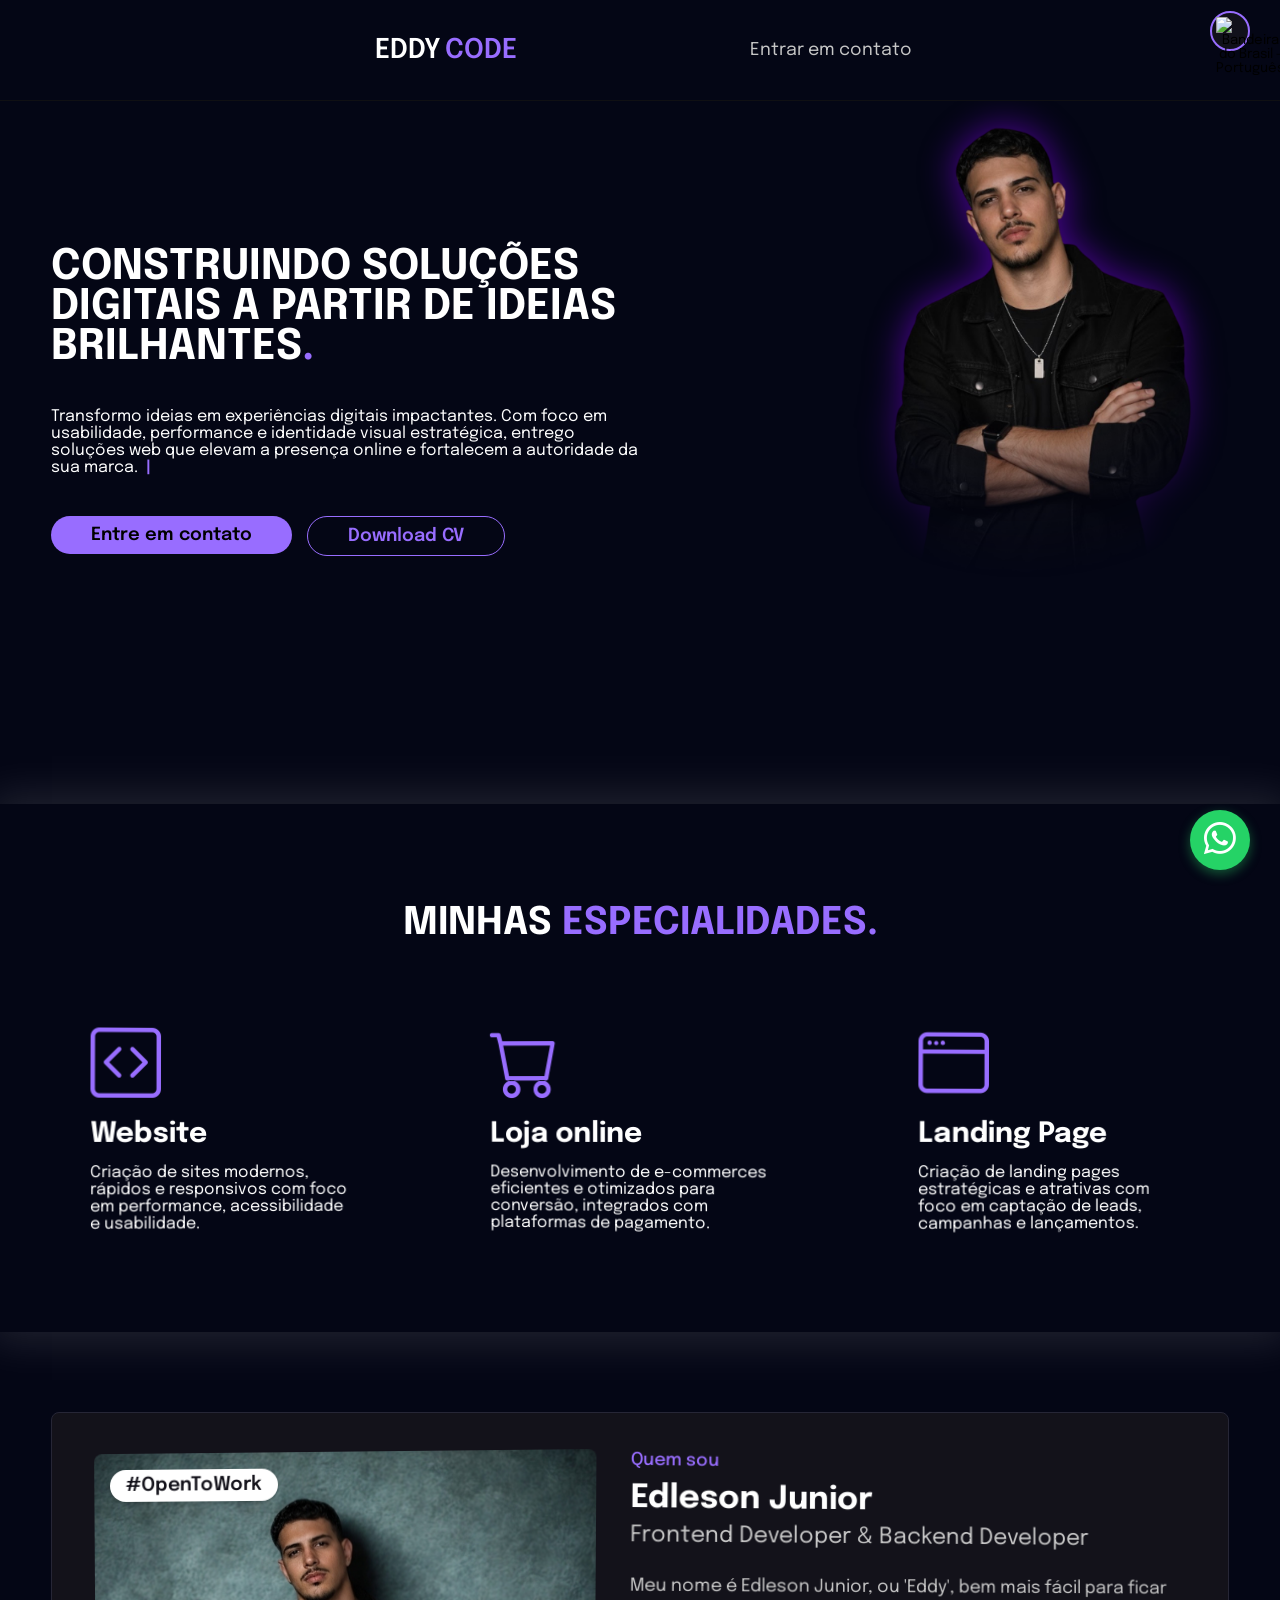
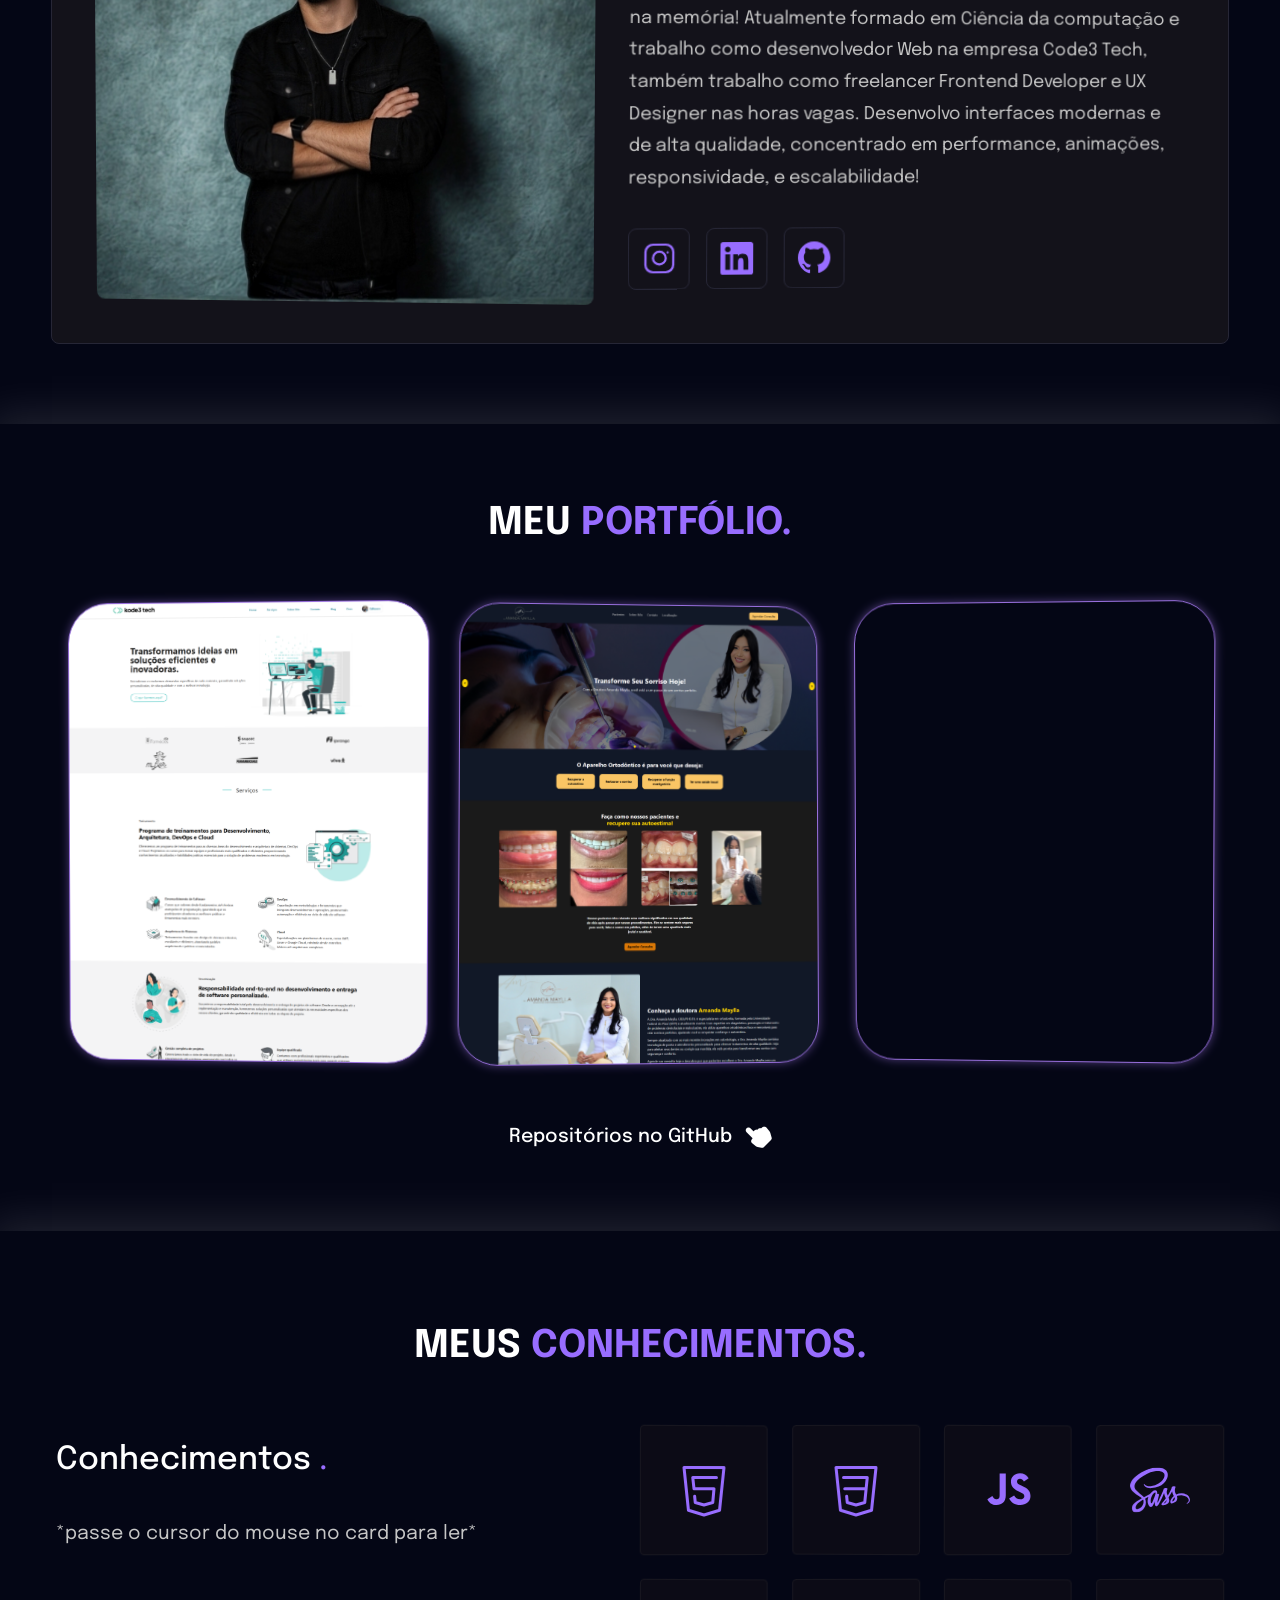
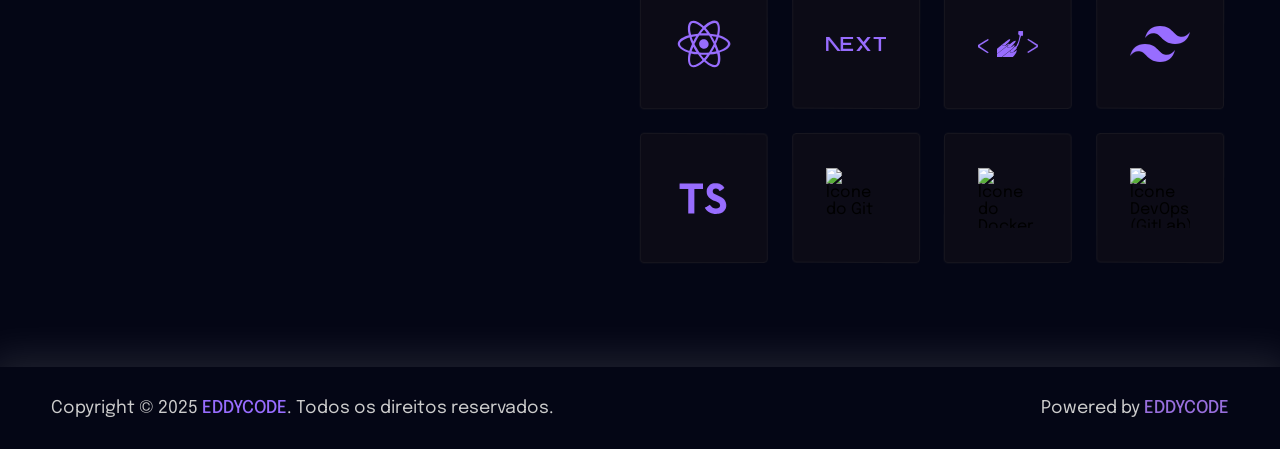
==== index.html @ 4530e8be "Novas funcionalidades" ====
<!doctype html>
<html lang="pt-br">
  <head>
    <meta charset="UTF-8" />
    <meta name="viewport" content="width=device-width, initial-scale=1.0" />
    <meta name="theme-color" content="#986DFF" />
    <meta name="copyright" content="Edleson Junior 2025" />
    <meta http-equiv="content-language" content="pt-br" />

    <!-- Google Fonts -->
    <link rel="preconnect" href="https://fonts.googleapis.com" />
    <link rel="preconnect" href="https://fonts.gstatic.com" crossorigin />
    <link
      href="https://fonts.googleapis.com/css2?family=Poppins:ital,wght@0,100..900;1,100..900&display=swap"
      rel="stylesheet"
    />
    <link
      href="https://fonts.googleapis.com/css2?family=Epilogue:ital,wght@0,100..900;1,100..900&display=swap"
      rel="stylesheet"
    />

    <!-- Favicon -->
    <link rel="icon" type="image/png" href="assets/favicon_E.png" />

    <!-- Bootstrap Icons -->
    <link
      rel="stylesheet"
      href="https://cdn.jsdelivr.net/npm/bootstrap-icons@1.10.5/font/bootstrap-icons.css"
    />

    <!-- Estilos (ordem ajustada: geral antes de específico) -->
    <link rel="stylesheet" href="css/style.css" />
    <!-- Corrigido para minúsculas e movido para o início -->
    <link rel="stylesheet" href="css/skills.css" />
    <!-- Mantido como específico -->
    <link rel="stylesheet" href="css/NavBar.css" />
    <!-- Mantido -->
    <link rel="stylesheet" href="css/about.css" />
    <!-- Mantido -->
    <link rel="stylesheet" href="css/mobile.css" />

    <!-- Script principal -->
    <script src="js/svg-inject.min.js"></script>
    <title>Portfólio | Eddy Junior</title>
  </head>

  <body>
    <!-- ============================================ -->
    <!-- INDICADOR DE PROGRESSO DE SCROLL -->
    <!-- Cole este código logo APÓS a tag <body> -->
    <!-- ============================================ -->

    <div class="scroll-progress-bar"></div>

    <!-- ============================================ -->
    <!-- FIM DO INDICADOR DE PROGRESSO -->
    <!-- ============================================ -->

    <header>
      <div class="grid-layout">
        <nav>
          <div class="logo-text">
            <span class="eddy">EDDY</span><span class="code">CODE</span>
          </div>

          <ul class="nav-list">
            <li>
              <a
                id="nav-contact"
                href="https://api.whatsapp.com/send/?phone=5581987225748"
                target="_blank"
              >
                Entrar em contato
              </a>
            </li>
          </ul>

          <div class="language-switcher">
            <button id="current-language" aria-label="Selecionar idioma">
              <img
                src="https://flagcdn.com/w40/br.png"
                alt="Bandeira do Brasil - Português"
                width="26"
                height="18"
              />
            </button>
            <div class="language-options hidden">
              <button data-lang="en">
                <img
                  src="https://flagcdn.com/w40/us.png"
                  alt="Bandeira dos EUA - Inglês"
                  width="26"
                  height="18"
                />
                Inglês
              </button>
              <button data-lang="pt">
                <img
                  src="https://flagcdn.com/w40/br.png"
                  alt="Bandeira do Brasil - Português"
                  width="26"
                  height="18"
                />
                Português
              </button>
            </div>
          </div>
        </nav>
      </div>
    </header>

    <main>
      <!--                                                    ----------------------------Topo do site-----------------------------                              -->
      <section class="topo-do-site">
        <div class="interface">
          <div class="flex">
            <div class="txt-topo-site">
              <h1>
                CONSTRUINDO SOLUÇÕES DIGITAIS A PARTIR DE IDEIAS BRILHANTES<span
                  >.</span
                >
              </h1>
              <p class="typewriter">
                Transformo ideias em experiências digitais impactantes. Com foco
                em usabilidade, performance e identidade visual estratégica,
                entrego soluções web que elevam a presença online e fortalecem a
                autoridade da sua marca.
              </p>
              <div class="btn-contato">
                <a
                  href="https://api.whatsapp.com/send/?phone=5581987225748"
                  target="_blank"
                >
                  <button>Entre em contato</button>
                </a>
                <a href="assets/EdlesonCv.pdf" download>
                  <button class="btn-cv">Download CV</button>
                </a>
              </div>
            </div>
            <!--txt-topo-site-->

            <div class="img-topo-site">
              <img src="assets/eddyPortifolio3.png" alt="EddyStudioGhi" />
            </div>
            <!--img-topo-site-->
          </div>
          <!--flex-->
        </div>
        <!--interface-->
      </section>
      <!--topo-do-site-->
      <!--                                                    ----------------------------End Topo do site-----------------------------                              -->

      <!--                                                    ----------------------------End Especialidades-----------------------------                              -->
      <section class="especiliadades">
        <div class="interface">
          <h2 class="titulo">MINHAS <span>ESPECIALIDADES.</span></h2>
          <div class="flex">
            <div class="especialidades-box">
              <i class="bi bi-code-square"></i>
              <h3>Website</h3>
              <p>
                Criação de sites modernos, rápidos e responsivos com foco em
                performance, acessibilidade e usabilidade.
              </p>
            </div>
            <!--especialidades-box-->

            <div class="especialidades-box">
              <i class="bi bi-cart"></i>
              <h3>Loja online</h3>
              <p>
                Desenvolvimento de e-commerces eficientes e otimizados para
                conversão, integrados com plataformas de pagamento.
              </p>
            </div>
            <!--especialidades-box-->

            <div class="especialidades-box">
              <i class="bi bi-window"></i>
              <h3>Landing Page</h3>
              <p>
                Criação de landing pages estratégicas e atrativas com foco em
                captação de leads, campanhas e lançamentos.
              </p>
            </div>
            <!--especialidades-box-->
          </div>
          <!--flex-->
        </div>
        <!--interface-->
      </section>
      <!--especiliadades-->
      <!--                                                    ----------------------------End Especialidades-----------------------------                              -->

      <!--                                                           ----------------------------Sobre-----------------------------                              -->
      <section class="sobre">
        <div class="interface">
          <div class="grid-layout">
            <div>
              <div id="creator-photo" class="delayMediumReveal">
                <h3 class="delayExtraBigReveal">#OpenToWork</h3>
              </div>
              <div class="text-content">
                <h4 class="delayMediumReveal">Quem sou</h4>
                <h2 class="delaySmallReveal">Edleson Junior</h2>
                <h3 class="delayMediumReveal">
                  Frontend Developer & Backend Developer
                </h3>

                <p class="delayLargeReveal">
                  Meu nome é Edleson Junior, ou 'Eddy', bem mais fácil para
                  ficar na memória! Atualmente formado em Ciência da computação
                  e trabalho como desenvolvedor Web na empresa Code3 Tech,
                  também trabalho como freelancer Frontend Developer e UX
                  Designer nas horas vagas. Desenvolvo interfaces modernas e de
                  alta qualidade, concentrado em performance, animações,
                  responsividade, e escalabilidade!
                </p>

                <nav class="delayLargeReveal">
                  <ul class="iconeAbout">
                    <li>
                      <a
                        href="https://www.instagram.com/edlesonjrr"
                        rel="noopener"
                        target="_blank"
                        aria-label="Instagram"
                      >
                        <svg
                          width="35"
                          height="35"
                          fill="#986dff"
                          viewBox="0 0 24 24"
                          xmlns="http://www.w3.org/2000/svg"
                        >
                          <title>Instagram</title>
                          <path
                            d="M7.75 2h8.5A5.75 5.75 0 0 1 22 7.75v8.5A5.75 5.75 0 0 1 16.25 22h-8.5A5.75 5.75 0 0 1 2 16.25v-8.5A5.75 5.75 0 0 1 7.75 2Zm0 1.5A4.25 4.25 0 0 0 3.5 7.75v8.5A4.25 4.25 0 0 0 7.75 20.5h8.5A4.25 4.25 0 0 0 20.5 16.25v-8.5A4.25 4.25 0 0 0 16.25 3.5h-8.5Zm4.25 3.25a5 5 0 1 1 0 10 5 5 0 0 1 0-10Zm0 1.5a3.5 3.5 0 1 0 0 7 3.5 3.5 0 0 0 0-7Zm4.75-.25a.75.75 0 1 1 1.5 0 .75.75 0 0 1-1.5 0Z"
                          />
                        </svg>
                      </a>
                    </li>

                    <li>
                      <a
                        href="https://www.linkedin.com/in/edleson-jr-97734b1a0/"
                        rel="noopener"
                        target="_blank"
                        aria-label="LinkedIn"
                      >
                        <svg
                          width="32"
                          height="32"
                          fill="#986dff"
                          viewBox="0 0 24 24"
                          xmlns="http://www.w3.org/2000/svg"
                        >
                          <title>LinkedIn</title>
                          <path
                            d="M20.447 20.452h-3.554v-5.569c0-1.328-.026-3.037-1.852-3.037-1.853 0-2.136 1.446-2.136 2.939v5.667H9.352V9h3.413v1.561h.049c.476-.9 1.637-1.852 3.372-1.852 3.604 0 4.269 2.37 4.269 5.451v6.292zM5.337 7.433c-1.144 0-2.068-.926-2.068-2.066C3.27 4.222 4.193 3.3 5.337 3.3c1.142 0 2.066.922 2.066 2.067 0 1.14-.924 2.066-2.066 2.066zm1.777 13.019H3.56V9h3.554v11.452zM22.225 0H1.771C.792 0 0 .774 0 1.729v20.542C0 23.225.792 24 1.771 24h20.451C23.2 24 24 23.225 24 22.271V1.729C24 .774 23.2 0 22.225 0z"
                          />
                        </svg>
                      </a>
                    </li>
                    <li>
                      <a
                        href="https://github.com/edlesonjrr"
                        rel="noopener"
                        target="_blank"
                        aria-label="GitHub"
                      >
                        <svg
                          width="32"
                          height="32"
                          fill="#986dff"
                          viewBox="0 0 24 24"
                          xmlns="http://www.w3.org/2000/svg"
                        >
                          <title>GitHub</title>
                          <path
                            d="M12 0C5.371 0 0 5.373 0 12.01c0 5.303 3.438 9.8 8.207 11.387.6.113.793-.26.793-.577v-2.234c-3.338.727-4.033-1.614-4.033-1.614-.546-1.388-1.333-1.757-1.333-1.757-1.089-.745.082-.73.082-.73 1.205.086 1.838 1.24 1.838 1.24 1.07 1.835 2.807 1.305 3.492.998.108-.775.418-1.305.762-1.604-2.665-.306-5.467-1.335-5.467-5.93 0-1.31.465-2.381 1.235-3.22-.124-.303-.535-1.523.117-3.176 0 0 1.008-.322 3.301 1.23.957-.266 1.983-.399 3.003-.404 1.02.005 2.047.138 3.006.404 2.291-1.552 3.297-1.23 3.297-1.23.654 1.653.243 2.873.12 3.176.77.839 1.232 1.91 1.232 3.22 0 4.609-2.807 5.62-5.479 5.92.43.371.823 1.104.823 2.226v3.293c0 .319.192.694.801.576C20.565 21.805 24 17.311 24 12.01 24 5.373 18.627 0 12 0z"
                          />
                        </svg>
                      </a>
                    </li>
                  </ul>
                </nav>
              </div>
            </div>
          </div>
        </div>
        <!--interface-->
      </section>
      <!--sobre-->
      <!--                                                           ----------------------------End Sobre-----------------------------                              -->

      <!--                                                           ----------------------------portfolio-----------------------------                              -->
      <section class="portfolio">
        <div class="interface">
          <h2 class="titulo">MEU <span>PORTFÓLIO.</span></h2>
          <div class="flex">
            <div
              class="img-port"
              style="background-image: url(/assets/Kode3Tech.png)"
            >
              <div class="overlay">Sites</div>
            </div>
            <div
              class="img-port"
              style="background-image: url(/assets/draAmandaSite.png)"
            >
              <div class="overlay">Lading Pages</div>
            </div>
            <div
              class="img-port"
              style="background-image: url(/assets/oneUpSite.png)"
            >
              <div class="overlay">E-commerces</div>
            </div>
          </div>
          <!--flex-->
          <a
            href="https://github.com/edlesonjrr?tab=repositories"
            rel="noopener"
            target="_blank"
            class="link-repositorio delayExtraBigReveal"
          >
            Repositórios no GitHub
            <i class="bi bi-hand-index-fill"></i>
          </a>
        </div>
        <!--interface-->
      </section>
      <!--portfolio-->
      <!--                                                           ----------------------------End Portifolio-----------------------------                              -->

      <!--                                                           ----------------------------Conhecimentos-----------------------------                              -->
      <section class="section-skills">
        <div class="interface">
          <h2 class="titulo">MEUS <span>CONHECIMENTOS.</span></h2>
          <br /><br /><br />

          <div class="grid-layout">
            <div class="skills">
              <!-- Texto descritivo -->
              <article class="skills-text">
                <h2 class="delaySmallReveal">Conhecimentos <span>.</span></h2>
                <p class="delayMediumReveal changeDescription">
                  *passe o cursor do mouse no card para ler*
                </p>
              </article>

              <!-- Cards -->
              <div class="skills-cards">
                <article class="html intervalCardReveal">
                  <img
                    src="assets/icons/html.svg"
                    alt="Ícone do HTML"
                    width="60"
                    height="60"
                  />
                </article>

                <article class="css intervalCardReveal">
                  <img
                    src="assets/icons/css.svg"
                    alt="Ícone do CSS"
                    width="60"
                    height="60"
                  />
                </article>

                <article class="js intervalCardReveal">
                  <img
                    src="assets/icons/javascript.svg"
                    alt="Ícone do JavaScript"
                    width="60"
                    height="60"
                  />
                </article>

                <article class="sass intervalCardReveal">
                  <img
                    src="assets/icons/sass.svg"
                    alt="Ícone do Sass"
                    width="60"
                    height="60"
                  />
                </article>

                <article class="react intervalCardReveal">
                  <img
                    src="assets/icons/react.svg"
                    alt="Ícone do React"
                    width="60"
                    height="60"
                  />
                </article>

                <article class="next intervalCardReveal">
                  <img
                    src="assets/icons/next.svg"
                    alt="Ícone do Next.js"
                    width="60"
                    height="60"
                  />
                </article>

                <article class="styled intervalCardReveal">
                  <img
                    src="assets/icons/styled-components.svg"
                    alt="Ícone do Styled Components"
                    width="60"
                    height="60"
                  />
                </article>

                <article class="tailwind intervalCardReveal">
                  <img
                    src="assets/icons/tailwindcss.svg"
                    alt="Ícone do Tailwind"
                    width="60"
                    height="60"
                  />
                </article>

                <article class="typescript intervalCardReveal">
                  <img
                    src="assets/icons/typescript.svg"
                    alt="Ícone do TypeScript"
                    width="60"
                    height="60"
                  />
                </article>

                <article class="git intervalCardReveal">
                  <img
                    src="https://cdn.simpleicons.org/git/986dff"
                    alt="Ícone do Git"
                    width="60"
                    height="60"
                  />
                </article>

                <article class="docker intervalCardReveal">
                  <img
                    src="https://cdn.simpleicons.org/docker/986dff"
                    alt="Ícone do Docker"
                    width="60"
                    height="60"
                  />
                </article>

                <article class="gitlab intervalCardReveal">
                  <img
                    src="https://cdn.simpleicons.org/gitlab/986dff"
                    alt="Ícone DevOps (GitLab)"
                    width="60"
                    height="60"
                  />
                </article>
              </div>
              <!-- .skills-cards -->
            </div>
            <!-- .skills -->
          </div>
          <!-- .grid-layout -->
        </div>
        <!-- .interface -->
      </section>
      <!-- .section-skills -->
      <!--                                                           ----------------------------End Conhecimentos-----------------------------                              -->
    </main>

    <a
      href="https://api.whatsapp.com/send/?phone=5581987225748&text=Olá!%20Vim%20pelo%20seu%20portfólio%20e%20gostaria%20de%20conversar"
      class="whatsapp-float"
      target="_blank"
      rel="noopener noreferrer"
      aria-label="Fale comigo no WhatsApp"
    >
      <i class="bi bi-whatsapp"></i>
    </a>

    <button class="scroll-to-top" aria-label="Voltar ao topo">
      <i class="bi bi-arrow-up"></i>
    </button>


    <footer class="site-footer">
      <div class="grid-layout">
        <p>
          Copyright © 2025
          <a href="#" rel="noopener">EDDYCODE</a>. Todos os direitos reservados.
        </p>

        <div class="footer-powered">
          <p>
            Powered by
            <a
              href="https://api.whatsapp.com/send/?phone=5581987225748"
              style="color: #986fdd"
              >EDDYCODE</a
            >
          </p>
        </div>
      </div>
    </footer>

    <script src="https://unpkg.com/scrollreveal@4.0.9/dist/scrollreveal.min.js"></script>
    <script src="js/main.js" type="module" defer></script>
    <script src="js/translations.js" type="module"></script>
    <script src="js/langSwitch.js" type="module" defer></script>
    <script src="js/mobile.js"></script>
  </body>
</html>
---- css/style.css ----
/* ESTILO GERAL */
* {
    margin: 0;
    padding: 0;
    box-sizing: border-box;
   font-family: 'Epilogue', sans-serif;
}

a {
    text-decoration: none;
}

html {
    scroll-behavior:smooth;
}
::-webkit-scrollbar {
    width:8px
}
::-webkit-scrollbar-track {
    background-color:#040615
}
::-webkit-scrollbar-thumb {
    background-color:#986dff;
    border-radius:8px
}

body {
    background-color: #040615;
    height: 100vh;
}

.interface {
    max-width: 1280px;
    margin: 0 auto;
}

.flex {
    display: flex;
}

.btn-contato button {
    padding: 10px 40px;
    font-size: 18px;
    font-weight: 600;
    background-color: #986dff;
    border: 0;
    border-radius: 30px;
    cursor: pointer;
    transition: .2s;
}

h2.titulo {
    color: #fff;
    font-size: 38px;
    text-align: center;
}

h2.titulo span {
    color: #986dff;
}

button:hover,
form .btn-enviar input:hover {
    box-shadow: 0px 0px 8px #986dff;
    transform: scale(1.05);
}

/* ESTILO DO CABEÇALHO / NAVBAR */
/*  Arquivo NavBar.css */

/* ESTILO DO MENU MOBILE */

.btn-abrir-menu{
    display: none;
}

.btn-abrir-menu i{
    color: #986dff;
    font-size: 40px;
}

.menu-mobile{
    background-color: #000;
    height: 100vh;
    position: fixed;
    top: 0;
    right: 0;
    z-index: 99999;
    width: 0%;
    overflow: hidden;
    transition: .5s;
}

.menu-mobile.abrir-menu{
    width: 70%;
}

.menu-mobile.abrir-menu ~ .overlay-menu{
    display: block;
}


.menu-mobile .btn-fechar{
    padding: 20px 5%;
}

.menu-mobile .btn-fechar i{
    color: #986dff;
    font-size: 30px;
}

.menu-mobile nav ul{
    text-align: right;
}

.menu-mobile nav ul li a{
    color: #fff;
    font-size: 20px;
    font-weight: 300;
    padding: 20px 8%;
    display: block;
}   

.menu-mobile nav ul li a:hover{
    background-color: #986dff;
    color: #000;
}

.overlay-menu{
    background-color: #000000df;
    width: 100%;
    height: 100%;
    position: fixed;
    top: 0;
    left: 0;
    z-index: 88888;
    display: none;
}

/* ESTILO DO TOPO DO SITE */
section.topo-do-site {
    padding: 180px 4%;
}

section.topo-do-site .flex {
    align-items: center;
    justify-content: center;
    gap: 90px;
    margin-right: -13px;
}

.typewriter::after {
  content: '|';
  color: #986dff;
  animation: blink 0.8s infinite;
  margin-left: 4px;
  font-weight: bold;
}

@keyframes blink {
  0% { opacity: 1; }
  50% { opacity: 0; }
  100% { opacity: 1; }
}


.topo-do-site h1 {
    color: #fff;
    font-size: 42px;
    line-height: 40px;
}

.topo-do-site .txt-topo-site h1 span {
    color: #986dff;
}

.topo-do-site .txt-topo-site p {
    color: #fff;
    margin: 40px 0;
}

.topo-do-site .img-topo-site img {
    position: relative;
    animation: flutuar 2s ease-in-out infinite alternate;
    margin-top: -93px;
    margin-right: -90px;
}


@keyframes flutuar {
    0% {
        top: 0;
    }

    100% {
        top: 30px;
    }
}

.btn-contato {
  display: flex;
  gap: 15px; /* espaçamento entre os botões */
  flex-wrap: wrap;
}

.btn-contato .btn-cv {
  padding: 10px 40px;
  font-size: 18px;
  font-weight: 600;
  background-color: transparent;
  border: 1px solid #986dff;
  color: #986dff;
  border-radius: 30px;
  cursor: pointer;
  transition: 0.3s ease;
}

.btn-contato .btn-cv:hover {
  background-color: #986dff;
  color: black;
  transform: scale(1.05);
}


/* ESTILO DAS ESPECIALIDADES */
section.especiliadades {
    padding: 60px 4%;
    padding-top: 100px;
    box-shadow: 0 0 40px 10px #ffffff1d;
}

section.especiliadades .flex {
    gap: 60px;
}

.especiliadades .especialidades-box {
    color: #fff;
    padding: 40px;
    border-radius: 20px;
    margin-top: 45px;
    transition: .2s;
}

.especiliadades .especialidades-box:hover {
    transform: scale(1.05);
    box-shadow: 0 0 20px #ffffff78;
}

.especiliadades .especialidades-box i {
    font-size: 70px;
    color: #986dff;
}

.especiliadades .especialidades-box h3 {
    font-size: 28px;
    margin: 15px 0;
}

/* ESTILO DO SOBRE */
/* Arquivo about.css */
    

/* ESTILO DO PORTFÓLIO */
section.portfolio {
    padding: 80px 4%;
    box-shadow: 0 0 40px 10px #ffffff1d;
}

section.portfolio .flex {
    justify-content: space-around;
    margin-top: 60px;
}

.img-port {
    width: 360px;
    height: 460px;
    background-size: cover;
    background-position: 100% 0%;
    transition: 8s;
    cursor: pointer;
    border-radius: 40px;
    position: relative;

    /* Adições para destaque */
    border: 1px solid #986fdd;
    box-shadow: 0 0 10px #986fdd80;
}


.img-port:hover {
    background-position: 100% 100%;
}

.overlay {
    position: absolute;
    top: 0;
    left: 0;
    width: 100%;
    height: 100%;
    background-color: #000000b8;
    border-radius: 40px;
    display: flex;
    align-items: center;
    justify-content: center;
    font-size: 24px;
    font-weight: 600;
    color: #fff;
    opacity: 0;
    transition: .5s;
}

.overlay:hover {
    opacity: 1;
}

/* ESTILO CONHECIMENTO */
/* Arquivo Skills.css */

/* ESTILO DO RODAPÉ */

footer {
    padding: 40px 4%;
    box-shadow: 0 0 40px 10px #ffffff1d;
}

footer .flex {
    justify-content: space-between;
}

footer .line-footer {
    padding: 20px 0;
}

.borda {
    border-top: 2px solid #986dff;
}

footer .line-footer p i {
    color: #986dff;
    font-size: 22px;
}

footer .line-footer p a {
    color: #fff;
}

@media screen and (max-width: 1020px) {

    /* CLASSES GERAIS */
    .flex {
        flex-direction: column;
    }

    .topo-do-site .flex{
        flex-direction: column-reverse;
    }

    h2.titulo {
        font-size: 34px;
        line-height: 30px;
    }

    /* TOPO DO SITE */

    section.topo-do-site .flex {
        gap: 40px;
    }

    section.topo-do-site {
        padding: 20px 8%;
    }

    .topo-do-site h1 {
        font-size: 30px;
    }

    .topo-do-site .img-topo-site img {
        width: 100%;
    }

    /* ESPECIALIDADES */
    section.especiliadades {
        padding: 40px 8%;
    }

    /* SOBRE */
    section.sobre {
        padding: 80px 8%;
    }

    .sobre .txt-sobre h2 {
        font-size: 34px;
        line-height: 35px;
        text-align: center;
    }
    
    .btn-social{
        text-align: center;
    }

    .img-sobre img{
        width: 100%;
    }

    /* PORTFÓLIO */
    section.portfolio {
        padding: 80px 8%;
    }

    .img-port {
        width: 100%;
        max-width: 360px;
        margin: 0 auto;
    }
    
    section.portfolio .flex {
       gap: 60px;
    }
}

.site-footer {
  padding: 32px 4%;
  background-color: #040615;
  box-shadow: 0 0 40px 10px #ffffff1d;
}

.site-footer .grid-layout {
  display: flex;
  align-items: center;
  justify-content: space-between;
  max-width: 1280px;
  margin: 0 auto;
  width: 100%;
  flex-wrap: wrap;
  gap: 24px;
}

.site-footer p {
  font-size: 1.1rem;
  color: #ccc;
  margin: 0;
}

.site-footer p a {
  font-weight: 500;
  color: #986dff;
  text-decoration: none;
}

.site-footer img {
  width: 32px;
  height: auto;
}

.site-footer .footer-powered {
  display: flex;
  align-items: center;
  gap: 12px;
}

/* Responsivo */
@media screen and (max-width: 768px) {
  .site-footer .grid-layout {
    justify-content: center;
    text-align: center;
  }

  .site-footer .footer-powered {
    justify-content: center;
  }
}

.link-repositorio {
  position: relative;
  display: block;
  margin: 60px auto 0;
  width: fit-content;
  font-size: 1.2rem;
  color: white;
  font-weight: 500;
  text-decoration: none;
  transition: color 0.3s ease;
}

.link-repositorio::after {
  content: "";
  position: absolute;
  width: 100%;
  transform: scaleX(0);
  height: 1px;
  bottom: -7px;
  left: 0;
  background: linear-gradient(270deg, #986dff 0%, #17161d 100%);
  transform-origin: bottom right;
  transition: transform 0.5s cubic-bezier(0.86, 0, 0.07, 1);
}

.link-repositorio:hover::after {
  transform: scaleX(1);
  transform-origin: bottom left;
}

@keyframes blinkColor {
  0%, 100% {
    color: #986dff;
  }
  50% {
    color: #ffffff;
  }
}

.link-repositorio i {
  margin-left: 8px;
  font-size: 1.6rem;
  vertical-align: middle;
  animation: blinkColor 1.6s infinite ease-in-out;
  transform: rotate(-45deg); /* gira 45° para a esquerda */
  display: inline-block; /* necessário para o transform funcionar em <i> */
}
---- css/skills.css ----
.section-skills {
  padding: 96px 48px;
  background-color: #040615;
  box-shadow: 0 0 40px 10px #ffffff1d;
}

@media screen and (max-width: 992px) {
  .section-skills {
    padding: 48px 24px;
  }
}

.section-skills .grid-layout .skills {
  display: flex;
  justify-content: space-between;
  align-items: center;
  flex-wrap: wrap;
  height: auto;
  padding: 8px;
}

.section-skills .grid-layout .skills > div,
.section-skills .grid-layout .skills > article {
  width: 50%;
}

@media screen and (max-width: 1200px) {
  .section-skills .grid-layout .skills > div,
  .section-skills .grid-layout .skills > article {
    width: 100%;
  }
}

.section-skills .skills-text {
  min-height: 400px;
}

@media screen and (max-width: 768px) {
  .section-skills .skills-text {
    min-height: auto;
  }
}

.section-skills .skills-text h2 {
  margin-bottom: 32px;
  color: #fff;
  font-size: 2rem;
  font-weight: 500;
}

.section-skills .skills-text h2 span {
  color: #986dff;
}

.section-skills .skills-text .changeDescription {
  transition: all 0.5s ease; /* Transição mais suave */
  max-width: 500px;
  line-height: 3.2rem;
  color: #c6c6c6;
  font-size: 1.2rem;
}

/* Removido display: none para dispositivos móveis */
@media screen and (max-width: 768px) {
  .section-skills .skills-text .changeDescription {
    display: block; /* Alterado de 'none' para 'block' */
  }
}

.section-skills .skills-cards {
  display: flex;
  flex-wrap: wrap;
  gap: 24px;
}

@media screen and (max-width: 1200px) {
  .section-skills .skills-cards {
    margin-top: 48px;
  }
}

.section-skills .skills-cards article {
  display: flex;
  justify-content: center;
  align-items: center;
  flex-wrap: wrap;
  width: 20%;
  flex-grow: 1;
  height: 130px;
  background-color: #0c0b16;
  position: relative;
  border: 1px solid #17161f;
  border-radius: 4px;
  transition: all 1s ease;
}

.section-skills .skills-cards article:hover {
  border-color: #986dff;
}

@media screen and (max-width: 768px) {
  .section-skills .skills-cards article {
    width: 40%;
  }
}
---- css/NavBar.css ----
header {
    padding: 0px 50px;
    background: #040615;
    backdrop-filter: blur(24px);
    -webkit-backdrop-filter: blur(24px);
    border-bottom: 1px solid #101013;
    z-index: 999;
    width: 100%;
    position: fixed;
    top: 0;
    left: 0;
}

@media screen and (max-width: 992px) {
    header {
        padding: 0px 24px;
    }
}

header .grid-layout nav {
    display: flex;
    justify-content: space-between;
    align-items: center;
    flex-wrap: wrap;
    height: 100px;
    padding: 0px 8px;
}

/* Estilo da logo em texto */
.logo-text {
    font-size: 1.7rem;
    font-weight: 600;
    display: flex;
    align-items: center;
    gap: 4px;
    user-select: none;
    font-family: 'Epilogue', sans-serif;
    text-transform: uppercase;
    margin-left: 317px;
}

.logo-text .eddy {
    color: #ffffff;
}

.logo-text .code {
    color: #986dff;
}

.nav-list {
    list-style: none;
    display: flex;
    margin-right: 310px;
}

.nav-list li {
    margin-left: 48px;
}

@media screen and (max-width: 992px) {
    .nav-list li {
        margin-left: 0px;
    }
}

.nav-list li a {
    color: #c6c6c6;
    position: relative;
    font-size: 1.1rem;
    text-decoration: none;
}

.nav-list li a::after {
    content: "";
    position: absolute;
    width: 100%;
    transform: scaleX(0);
    height: 1px;
    bottom: -7px;
    left: 0;
    background: linear-gradient(270deg, #986dff 0%, #17161d 100%);
    transform-origin: bottom right;
    transition: transform 0.5s cubic-bezier(0.86, 0, 0.07, 1);
}

.nav-list li a:hover::after {
    transform: scaleX(1);
    transform-origin: bottom left;
}

.nav-list li a:hover {
    color: #fff;
}

/* Menu mobile */
.mobile-menu {
    display: none;
}

.mobile-menu div {
    width: 32px;
    height: 1px;
    background-color: #fff;
    margin: 8px;
    transition: 0.4s;
}

.nav-list.active {
    visibility: initial;
    transition: 1s all ease;
}

@keyframes navLinkFade {
    from {
        opacity: 0;
        transform: translateX(100px);
    }
    to {
        opacity: 1;
        transform: translateX(0);
    }
}

.mobile-menu.active .line1 {
    transform: rotate(-45deg) translate(-8px, 8px);
}

.mobile-menu.active .line2 {
    opacity: 0;
}

.mobile-menu.active .line3 {
    transform: rotate(45deg) translate(-5px, -5px);
}

@media screen and (max-width: 992px) {
    .nav-list {
        text-align: center;
        position: absolute;
        top: 100px;
        right: 0;
        width: 100vw;
        height: 100vh;
        z-index: 999;
        background-color: #0c0b16;
        flex-direction: column;
        padding-top: 96px;
        visibility: hidden;
        margin-right: 0; /* reseta ajuste do desktop */
    }

    .nav-list li {
        opacity: 0;
        margin-bottom: 48px;
    }

    .nav-list li a {
        font-size: 2.4rem;
    }

    .mobile-menu {
        display: block;
    }

    .logo-text {
        font-size: 2rem;
        margin-left: 0; /* reseta ajuste do desktop */
    }
}


/* BANDEIRA */

.language-switcher {
  position: absolute;
  right: 30px; /* antes era 10px */
  top: 50%;
  transform: translateY(-60%);
}


#current-language {
  background-color: #11111b;
  border: 2px solid #986dff;
  border-radius: 50%;
  width: 40px;
  height: 40px;
  cursor: pointer;
  padding: 4px;
}

.language-options {
  background-color: #17161d;
  border: 2px solid #986dff;
  border-radius: 8px;
  padding: 8px;
  position: absolute;
  top: 50px;
  right: 0;
  display: flex;
  flex-direction: column;
  gap: 8px;
  z-index: 999;
}

.language-options.hidden {
  display: none;
}

.language-options button {
  background: transparent;
  border: none;
  color: #fff;
  font-weight: 500;
  display: flex;
  align-items: center;
  gap: 8px;
  cursor: pointer;
}

.language-options button:hover {
  background-color: #222;
  border-radius: 6px;
}
---- css/about.css ----
section.sobre {
  padding: 80px 4%;
}

section.sobre .grid-layout {
  max-width: 1200px;
  margin: 0 auto;
}

.sobre .grid-layout > div {
  background-color: #13121a;
  border: 1px solid #262636;
  border-radius: 8px;
  padding: 40px;
  display: flex;
  align-items: flex-start;
  justify-content: space-between;
  gap: 40px;
  flex-wrap: wrap;
}

#creator-photo {
  flex: 1 1 45%;
  border-radius: 8px;
  height: auto;
  background-image: url("/assets/eddyAbout.jpg");
  background-repeat: no-repeat;
  background-position: center;
  background-size: cover;
  min-height: 450px;
  position: relative;
  overflow: hidden;
}

#creator-photo h3 {
  position: absolute;
  top: 16px;
  left: 16px;
  background-color: #fff;
  color: #13121a;
  padding: 6px 16px;
  border-radius: 20px;
  font-size: 1.2rem;
  font-weight: 600;
  box-shadow: 0 2px 4px rgba(0,0,0,0.2);
  z-index: 2;
}

.text-content {
  flex: 1 1 50%;
  display: flex;
  flex-direction: column;
}

.text-content h4 {
  color: #986dff;
  font-size: 1.1rem;
  margin-bottom: 8px;
  font-weight: 500;
  padding-bottom: 5px;
}

.text-content h2 {
  font-size: 2rem;
  font-weight: 700;
  color: #fff;
  margin: 0 0 8px;
}

.text-content h3 {
  font-size: 1.4rem;
  font-weight: 400;
  color: #c6c6c6;
  margin-bottom: 24px;
}

.text-content p {
  color: #c6c6c6;
  font-size: 1.1rem;
  line-height: 1.8;
  margin-bottom: 32px;
}

.text-content nav ul {
  display: flex;
  gap: 16px;
  padding: 0;
  margin: 0;
  list-style: none;
  flex-wrap: wrap;
}

.text-content nav ul li a {
  width: 48px;
  height: 48px;
  display: flex;
  justify-content: center;
  align-items: center;
  background: transparent;
  border: 1px solid #262636;
  border-radius: 8px;
  transition: all 0.3s ease;
}

.text-content nav ul li a img {
  width: 24px;
  height: 24px;
  object-fit: contain;
  filter: invert(50%) sepia(100%) saturate(500%) hue-rotate(240deg);
  transition: filter 0.3s ease;
}

.text-content nav ul li a:hover {
  border-color: #986dff;
}

.text-content nav ul li a:hover img {
  filter: invert(70%) sepia(100%) saturate(1000%) hue-rotate(270deg);
}

@media screen and (max-width: 768px) {
  .sobre .grid-layout > div {
    flex-direction: column;
    padding: 24px;
  }

  #creator-photo,
  .text-content {
    width: 100%;
  }

  .text-content h2 {
    font-size: 2rem;
  }

  .text-content p {
    font-size: 1rem;
  }

  .text-content nav ul {
    justify-content: flex-start;
  }
}

.text-content nav ul li i {
  font-size: 24px;
  color: #986dff;
}

.text-content nav ul li a {
  width: 60px;
  height: 60px;
  border: 1px solid #262636;
  border-radius: 8px;
  display: flex;
  align-items: center;
  justify-content: center;
  transition: border-color 0.3s;
}

.text-content nav ul li a:hover {
  border-color: #986dff;
}

.iconeAbout img {
  width: 32px;
  height: 32px;
  filter: none !important;
  opacity: 1 !important;
  transition: transform 0.2s ease;
}

.iconeAbout img:hover {
  transform: scale(1.1);
}
---- css/mobile.css ----
/* =================================================================
   MOBILE.CSS - Responsividade Profissional para Dispositivos Móveis
   ================================================================= */

/* =================================================================
   RESET E AJUSTES GERAIS MOBILE
   ================================================================= */

@media screen and (max-width: 768px) {
  /* Previne overflow horizontal */
  body {
    overflow-x: hidden;
    width: 100%;
  }

  /* Ajuste do container principal */
  .interface {
    padding: 0 20px;
  }

  /* Ajuste de títulos para mobile */
  h2.titulo {
    font-size: 28px !important;
    line-height: 1.3 !important;
    padding: 0 10px;
  }

  h2.titulo span {
    display: inline;
  }
}

/* =================================================================
   HEADER / NAVBAR MOBILE
   ================================================================= */

@media screen and (max-width: 768px) {
  header {
    padding: 0 16px !important;
  }

  header .grid-layout nav {
    height: 80px !important;
    padding: 0 4px !important;
  }

  /* Logo texto */
  .logo-text {
    font-size: 1.4rem !important;
    margin-left: 0 !important;
    gap: 2px;
  }

  /* Seletor de idioma */
  .language-switcher {
    right: 60px !important;
    transform: translateY(-50%);
  }

  #current-language {
    width: 36px !important;
    height: 36px !important;
    padding: 3px;
  }

  #current-language img {
    width: 22px !important;
    height: auto;
  }

  .language-options {
    top: 45px !important;
    right: -10px;
    padding: 6px;
    font-size: 0.9rem;
  }

  .language-options button {
    padding: 8px 12px;
    font-size: 0.95rem;
  }

  .language-options button img {
    width: 20px !important;
  }

  /* Menu mobile */
  .mobile-menu {
    display: block !important;
    cursor: pointer;
    z-index: 1000;
  }

  .mobile-menu div {
    width: 28px !important;
    height: 2px !important;
    background-color: #fff;
    margin: 6px;
    transition: 0.3s;
  }

  .nav-list {
    position: fixed !important;
    top: 80px !important;
    right: 0;
    width: 100% !important;
    height: calc(100vh - 80px) !important;
    background-color: #0c0b16;
    flex-direction: column;
    padding-top: 60px !important;
    visibility: hidden;
    opacity: 0;
    transition: all 0.4s ease;
    margin-right: 0 !important;
  }

  .nav-list.active {
    visibility: visible;
    opacity: 1;
  }

  .nav-list li {
    margin: 0 0 32px 0 !important;
    opacity: 0;
  }

  .nav-list.active li {
    opacity: 1;
    animation: navLinkFade 0.5s ease forwards;
  }

  .nav-list.active li:nth-child(1) {
    animation-delay: 0.1s;
  }

  .nav-list li a {
    font-size: 1.8rem !important;
    padding: 12px 20px;
    display: block;
  }
}

/* Extra small devices */
@media screen and (max-width: 480px) {
  .logo-text {
    font-size: 1.2rem !important;
  }

  .language-switcher {
    right: 50px !important;
  }

  #current-language {
    width: 32px !important;
    height: 32px !important;
  }
}

/* =================================================================
   TOPO DO SITE / HERO SECTION
   ================================================================= */

@media screen and (max-width: 768px) {
  section.topo-do-site {
    padding: 120px 4% 60px 4% !important;
  }

  section.topo-do-site .flex {
    flex-direction: column-reverse !important;
    gap: 40px !important;
    align-items: center;
    margin-right: 0 !important;
  }

  .topo-do-site .txt-topo-site {
    text-align: center;
    width: 100%;
  }

  .topo-do-site h1 {
    font-size: 24px !important;
    line-height: 1.4 !important;
    margin-bottom: 20px;
  }

  .topo-do-site .txt-topo-site p {
    font-size: 1rem !important;
    line-height: 1.6 !important;
    margin: 24px 0 !important;
  }

  /* Botões */
  .btn-contato {
    flex-direction: column !important;
    gap: 12px !important;
    width: 100%;
    align-items: center;
  }

  .btn-contato button,
  .btn-contato .btn-cv {
    width: 100% !important;
    max-width: 280px !important;
    padding: 12px 32px !important;
    font-size: 1rem !important;
  }

  .btn-contato button:hover,
  .btn-contato .btn-cv:hover {
    transform: scale(1.02) !important;
  }

  /* Imagem */
  .topo-do-site .img-topo-site {
    width: 100%;
    display: flex;
    justify-content: center;
  }

  .topo-do-site .img-topo-site img {
    width: 85% !important;
    max-width: 300px;
    height: auto;
    margin: 0 !important;
    animation: flutuar 2s ease-in-out infinite alternate;
  }
}

@media screen and (max-width: 480px) {
  .topo-do-site h1 {
    font-size: 20px !important;
  }

  .topo-do-site .txt-topo-site p {
    font-size: 0.95rem !important;
  }

  .topo-do-site .img-topo-site img {
    width: 90% !important;
    max-width: 250px;
  }
}

/* =================================================================
   ESPECIALIDADES
   ================================================================= */

@media screen and (max-width: 768px) {
  section.especiliadades {
    padding: 60px 4% !important;
  }

  section.especiliadades .flex {
    flex-direction: column;
    gap: 24px !important;
  }

  .especiliadades .especialidades-box {
    width: 100% !important;
    padding: 32px 24px !important;
    margin-top: 0 !important;
    text-align: center;
  }

  .especiliadades .especialidades-box i {
    font-size: 56px !important;
  }

  .especiliadades .especialidades-box h3 {
    font-size: 22px !important;
    margin: 12px 0 !important;
  }

  .especiliadades .especialidades-box p {
    font-size: 1rem !important;
    line-height: 1.6 !important;
  }

  .especiliadades .especialidades-box:hover {
    transform: scale(1.02) !important;
  }
}

@media screen and (max-width: 480px) {
  .especiliadades .especialidades-box {
    padding: 28px 20px !important;
  }

  .especiliadades .especialidades-box i {
    font-size: 48px !important;
  }

  .especiliadades .especialidades-box h3 {
    font-size: 20px !important;
  }
}

/* =================================================================
   SOBRE / ABOUT
   ================================================================= */

@media screen and (max-width: 768px) {
  section.sobre {
    padding: 60px 4% !important;
  }

  .sobre .grid-layout > div {
    flex-direction: column !important;
    padding: 24px !important;
    gap: 24px !important;
  }

  #creator-photo {
    width: 100% !important;
    flex: 1 1 100% !important;
    min-height: 350px !important;
    order: 1;
  }

  #creator-photo h3 {
    font-size: 1rem !important;
    padding: 5px 14px !important;
    top: 12px !important;
    left: 12px !important;
  }

  .text-content {
    width: 100% !important;
    flex: 1 1 100% !important;
    text-align: center;
    order: 2;
  }

  .text-content h4 {
    font-size: 1rem !important;
    margin-bottom: 6px !important;
  }

  .text-content h2 {
    font-size: 1.6rem !important;
    margin-bottom: 6px !important;
  }

  .text-content h3 {
    font-size: 1.1rem !important;
    margin-bottom: 20px !important;
  }

  .text-content p {
    font-size: 1rem !important;
    line-height: 1.6 !important;
    margin-bottom: 24px !important;
    text-align: left !important;
  }

  .text-content nav ul {
    justify-content: center !important;
    gap: 12px !important;
  }

  .text-content nav ul li a {
    width: 44px !important;
    height: 44px !important;
  }

  .text-content nav ul li a img,
  .iconeAbout img {
    width: 22px !important;
    height: 22px !important;
  }
}

@media screen and (max-width: 480px) {
  #creator-photo {
    min-height: 280px !important;
  }

  .text-content h2 {
    font-size: 1.4rem !important;
  }

  .text-content h3 {
    font-size: 1rem !important;
  }

  .text-content p {
    font-size: 0.95rem !important;
  }
}

/* =================================================================
   PORTFÓLIO
   ================================================================= */

@media screen and (max-width: 768px) {
  section.portfolio {
    padding: 60px 4% !important;
  }

  section.portfolio .flex {
    flex-direction: column !important;
    gap: 24px !important;
    align-items: center;
  }

  .img-port {
    width: 100% !important;
    max-width: 100% !important;
    height: 380px !important;
    margin: 0 !important;
    border-radius: 20px !important;
  }

  .overlay {
    font-size: 20px !important;
    border-radius: 20px !important;
  }

  .link-repositorio {
    margin-top: 40px !important;
    font-size: 1.1rem !important;
    text-align: center;
  }

  .link-repositorio i {
    font-size: 1.4rem !important;
  }
}

@media screen and (max-width: 480px) {
  .img-port {
    height: 320px !important;
    border-radius: 16px !important;
  }

  .overlay {
    font-size: 18px !important;
    border-radius: 16px !important;
  }

  .link-repositorio {
    font-size: 1rem !important;
  }
}

/* =================================================================
   SKILLS / CONHECIMENTOS
   ================================================================= */

@media screen and (max-width: 768px) {
  .section-skills {
    padding: 60px 4% !important;
  }

  .section-skills .grid-layout .skills {
    flex-direction: column !important;
    padding: 0 !important;
  }

  .section-skills .grid-layout .skills > div,
  .section-skills .grid-layout .skills > article {
    width: 100% !important;
  }

  .section-skills .skills-text {
    min-height: auto !important;
    margin-bottom: 32px;
    text-align: center;
  }

  .section-skills .skills-text h2 {
    font-size: 1.6rem !important;
    margin-bottom: 20px !important;
  }

  .section-skills .skills-text .changeDescription {
    font-size: 1rem !important;
    line-height: 1.6 !important;
    max-width: 100% !important;
    display: block !important;
    text-align: center !important;
  }

  .section-skills .skills-cards {
    margin-top: 0 !important;
    gap: 16px !important;
    justify-content: center;
  }

  .section-skills .skills-cards article {
    width: calc(50% - 8px) !important;
    max-width: 160px;
    height: 110px !important;
    flex-grow: 0 !important;
  }

  .section-skills .skills-cards article img {
    width: 48px !important;
    height: 48px !important;
  }
}

@media screen and (max-width: 480px) {
  .section-skills .skills-cards article {
    width: calc(50% - 8px) !important;
    max-width: 140px;
    height: 100px !important;
  }

  .section-skills .skills-cards article img {
    width: 42px !important;
    height: 42px !important;
  }

  .section-skills .skills-text h2 {
    font-size: 1.4rem !important;
  }

  .section-skills .skills-text .changeDescription {
    font-size: 0.95rem !important;
  }
}

/* =================================================================
   FOOTER
   ================================================================= */

@media screen and (max-width: 768px) {
  .site-footer {
    padding: 24px 4% !important;
  }

  .site-footer .grid-layout {
    flex-direction: column !important;
    gap: 16px !important;
    text-align: center;
  }

  .site-footer p {
    font-size: 0.95rem !important;
  }

  .site-footer .footer-powered {
    justify-content: center !important;
  }

  .site-footer img {
    width: 28px !important;
  }

  footer .line-footer p {
    font-size: 0.9rem !important;
  }

  footer .line-footer p i {
    font-size: 18px !important;
  }
}

@media screen and (max-width: 480px) {
  .site-footer p {
    font-size: 0.9rem !important;
  }

  .site-footer img {
    width: 24px !important;
  }
}

/* =================================================================
   MELHORIAS DE TOQUE E INTERAÇÃO MOBILE
   ================================================================= */

@media screen and (max-width: 768px) {
  /* Aumenta área de toque para links e botões */
  a,
  button {
    min-height: 44px;
    display: inline-flex;
    align-items: center;
    justify-content: center;
  }

  /* Remove hover effects em mobile - EXCETO portfólio */
  .especialidades-box:hover,
  .skills-cards article:hover,
  button:hover,
  form .btn-enviar input:hover {
    box-shadow: none !important;
    transform: none !important;
  }

  /* MANTÉM o efeito hover do portfólio e melhora para mobile */
  .img-port {
    background-size: cover !important;
    background-position: 100% 0% !important;
    transition: background-position 8s ease-out !important;
  }

  .img-port:hover,
  .img-port:active,
  .img-port.touched {
    background-position: 100% 100% !important;
  }

  /* Efeitos de toque */
  .especialidades-box:active,
  button:active {
    opacity: 0.8;
    transform: scale(0.98);
  }

  /* Previne seleção de texto durante toque */
  .especialidades-box,
  .img-port,
  .skills-cards article {
    -webkit-tap-highlight-color: transparent;
    -webkit-touch-callout: none;
    -webkit-user-select: none;
    user-select: none;
  }

  /* Overlay do portfólio - animação suave */
  .img-port .overlay {
    transition: opacity 0.5s ease !important;
  }

  .img-port:hover .overlay,
  .img-port:active .overlay,
  .img-port.touched .overlay {
    opacity: 1 !important;
  }
}

/* =================================================================
   ANIMAÇÕES OTIMIZADAS PARA MOBILE
   ================================================================= */

@media screen and (max-width: 768px) {
  /* Reduz animações complexas para melhor performance */
  @keyframes flutuar {
    0% {
      transform: translateY(0);
    }
    100% {
      transform: translateY(15px);
    }
  }

  /* Simplifica transições */
  * {
    transition-duration: 0.2s !important;
  }

  /* Remove parallax e efeitos pesados */
  .topo-do-site .img-topo-site img {
    animation-duration: 3s !important;
  }
}

/* =================================================================
   AJUSTES DE ESPAÇAMENTO E LAYOUT
   ================================================================= */

@media screen and (max-width: 768px) {
  /* Espaçamento entre seções */
  section {
    margin-bottom: 0 !important;
  }

  /* Grid layout responsivo */
  .grid-layout {
    max-width: 100% !important;
    padding: 0 !important;
  }

  /* Flex containers */
  .flex {
    flex-direction: column;
    align-items: center;
  }
}

/* =================================================================
   ORIENTAÇÃO LANDSCAPE (CELULAR DEITADO)
   ================================================================= */

@media screen and (max-width: 768px) and (orientation: landscape) {
  section.topo-do-site {
    padding: 100px 4% 40px 4% !important;
  }

  .topo-do-site .img-topo-site img {
    max-width: 220px !important;
  }

  #creator-photo {
    min-height: 280px !important;
  }

  .img-port {
    height: 300px !important;
  }
}

/* =================================================================
   TABLETS (768px - 992px)
   ================================================================= */

@media screen and (min-width: 769px) and (max-width: 992px) {
  /* Header */
  header {
    padding: 0 32px !important;
  }

  .logo-text {
    font-size: 1.5rem !important;
    margin-left: 0 !important;
  }

  /* Topo */
  section.topo-do-site {
    padding: 140px 4% 80px 4% !important;
  }

  .topo-do-site h1 {
    font-size: 32px !important;
  }

  .topo-do-site .txt-topo-site p {
    font-size: 1.1rem !important;
  }

  /* Portfolio */
  .img-port {
    height: 420px !important;
  }

  /* Skills */
  .section-skills .skills-cards article {
    width: calc(33.333% - 16px) !important;
    height: 120px !important;
  }
}

/* ============================================ */
/* BOTÃO FLUTUANTE DO WHATSAPP */
/* Cole este código no final do seu style.css ou mobile.css */
/* ============================================ */

.whatsapp-float {
  position: fixed;
  width: 60px;
  height: 60px;
  bottom: 30px;
  right: 30px;
  background-color: #25d366;
  color: #fff;
  border-radius: 50%;
  text-align: center;
  font-size: 32px;
  box-shadow: 0px 4px 12px rgba(37, 211, 102, 0.4);
  z-index: 1000;
  transition: all 0.3s ease;
  display: flex;
  align-items: center;
  justify-content: center;
  animation: pulse-whatsapp 2s infinite;
}

.whatsapp-float:hover {
  background-color: #20ba5a;
  box-shadow: 0px 6px 20px rgba(37, 211, 102, 0.6);
  transform: scale(1.1);
}

.whatsapp-float:active {
  transform: scale(0.95);
}

.whatsapp-float i {
  margin-top: 3px;
  line-height: 60px;
}

/* Animação de pulso sutil */
@keyframes pulse-whatsapp {
  0% {
    box-shadow: 0 0 0 0 rgba(37, 211, 102, 0.7);
  }
  50% {
    box-shadow: 0 0 0 15px rgba(37, 211, 102, 0);
  }
  100% {
    box-shadow: 0 0 0 0 rgba(37, 211, 102, 0);
  }
}

/* Responsivo para mobile */
@media screen and (max-width: 768px) {
  .whatsapp-float {
    width: 56px;
    height: 56px;
    bottom: 20px;
    right: 20px;
    font-size: 28px;
  }

  .whatsapp-float i {
    line-height: 56px;
  }
}

/* Versão extra pequena (celulares pequenos) */
@media screen and (max-width: 480px) {
  .whatsapp-float {
    width: 50px;
    height: 50px;
    bottom: 15px;
    right: 15px;
    font-size: 26px;
  }

  .whatsapp-float i {
    line-height: 50px;
  }
}

/* ============================================ */
/* INDICADOR DE PROGRESSO DE SCROLL */
/* Cole este código no final do seu style.css */
/* ============================================ */

.scroll-progress-bar {
  position: fixed;
  top: 0;
  left: 0;
  width: 0%;
  height: 4px;
  background: linear-gradient(90deg, #986dff 0%, #c99eff 100%);
  z-index: 9999;
  transition: width 0.1s ease-out;
  box-shadow: 0 2px 8px rgba(152, 109, 255, 0.5);
}

/* Animação de brilho */
@keyframes shine {
  0% {
    background-position: -100%;
  }
  100% {
    background-position: 200%;
  }
}

.scroll-progress-bar::after {
  content: "";
  position: absolute;
  top: 0;
  left: 0;
  width: 100%;
  height: 100%;
  background: linear-gradient(
    90deg,
    transparent,
    rgba(255, 255, 255, 0.3),
    transparent
  );
  background-size: 50% 100%;
  animation: shine 2s infinite;
}

/* ============================================ */
/* BOTÃO SCROLL TO TOP */
/* Cole este código no final do seu style.css */
/* ============================================ */

.scroll-to-top {
  position: fixed;
  bottom: 100px;
  right: 30px;
  width: 50px;
  height: 50px;
  background: linear-gradient(135deg, #986dff 0%, #7c52d1 100%);
  color: #fff;
  border: none;
  border-radius: 50%;
  font-size: 24px;
  cursor: pointer;
  opacity: 0;
  visibility: hidden;
  transform: translateY(20px);
  transition: all 0.3s ease;
  z-index: 999;
  box-shadow: 0 4px 12px rgba(152, 109, 255, 0.4);
  display: flex;
  align-items: center;
  justify-content: center;
}

.scroll-to-top.visible {
  opacity: 1;
  visibility: visible;
  transform: translateY(0);
}

.scroll-to-top:hover {
  background: linear-gradient(135deg, #7c52d1 0%, #986dff 100%);
  box-shadow: 0 6px 20px rgba(152, 109, 255, 0.6);
  transform: translateY(-3px);
}

.scroll-to-top:active {
  transform: translateY(0) scale(0.95);
}

/* Responsivo para mobile */
@media screen and (max-width: 768px) {
  .scroll-to-top {
    bottom: 90px;
    right: 20px;
    width: 45px;
    height: 45px;
    font-size: 20px;
  }
}

@media screen and (max-width: 480px) {
  .scroll-to-top {
    bottom: 85px;
    right: 15px;
    width: 42px;
    height: 42px;
    font-size: 18px;
  }
}

/* Ajuste para igualar os botões flutuantes */
.scroll-to-top {
  width: 60px !important;
  height: 60px !important;
  font-size: 28px !important;
}

/* Responsivo para mobile */
@media screen and (max-width: 768px) {
  .scroll-to-top {
    width: 56px !important;
    height: 56px !important;
    font-size: 26px !important;
  }
}

@media screen and (max-width: 480px) {
  .scroll-to-top {
    width: 50px !important;
    height: 50px !important;
    font-size: 24px !important;
  }
}

/* =================================================================
   FIM DO MOBILE.CSS
   ================================================================= */
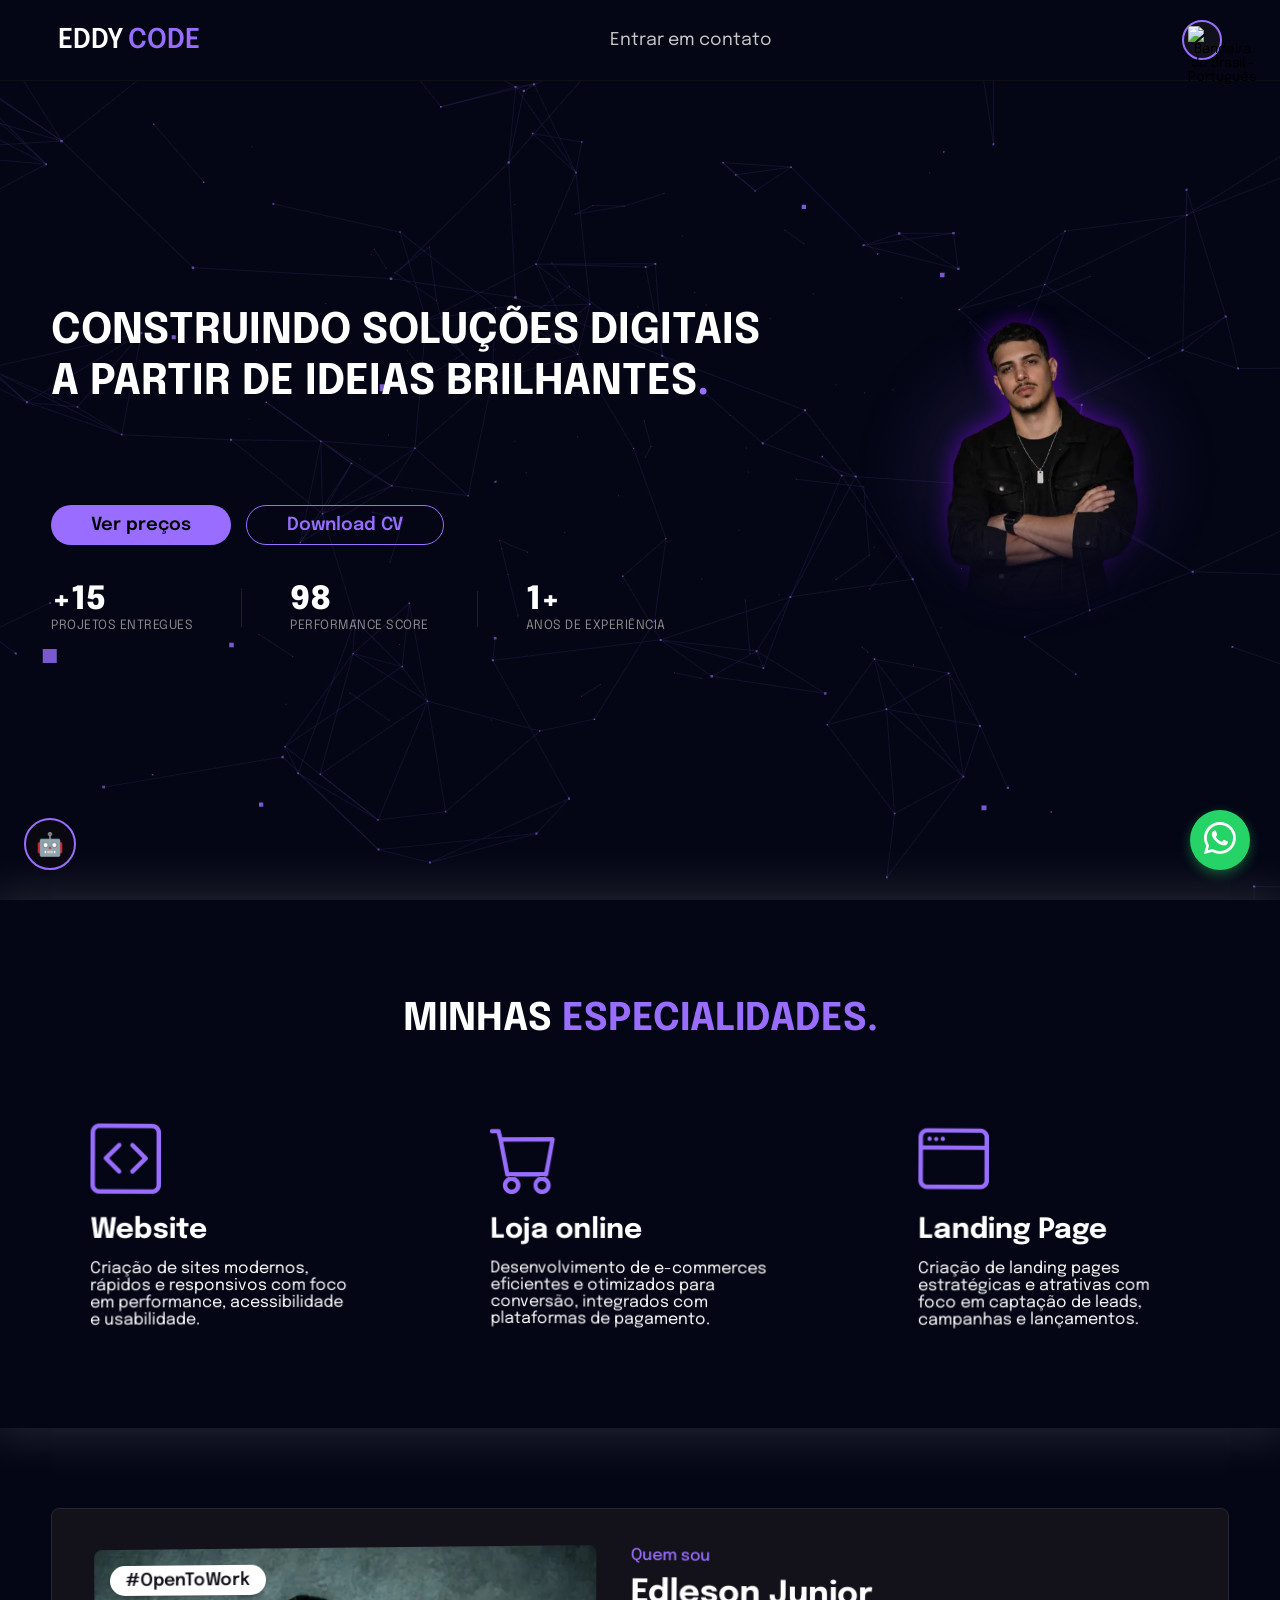
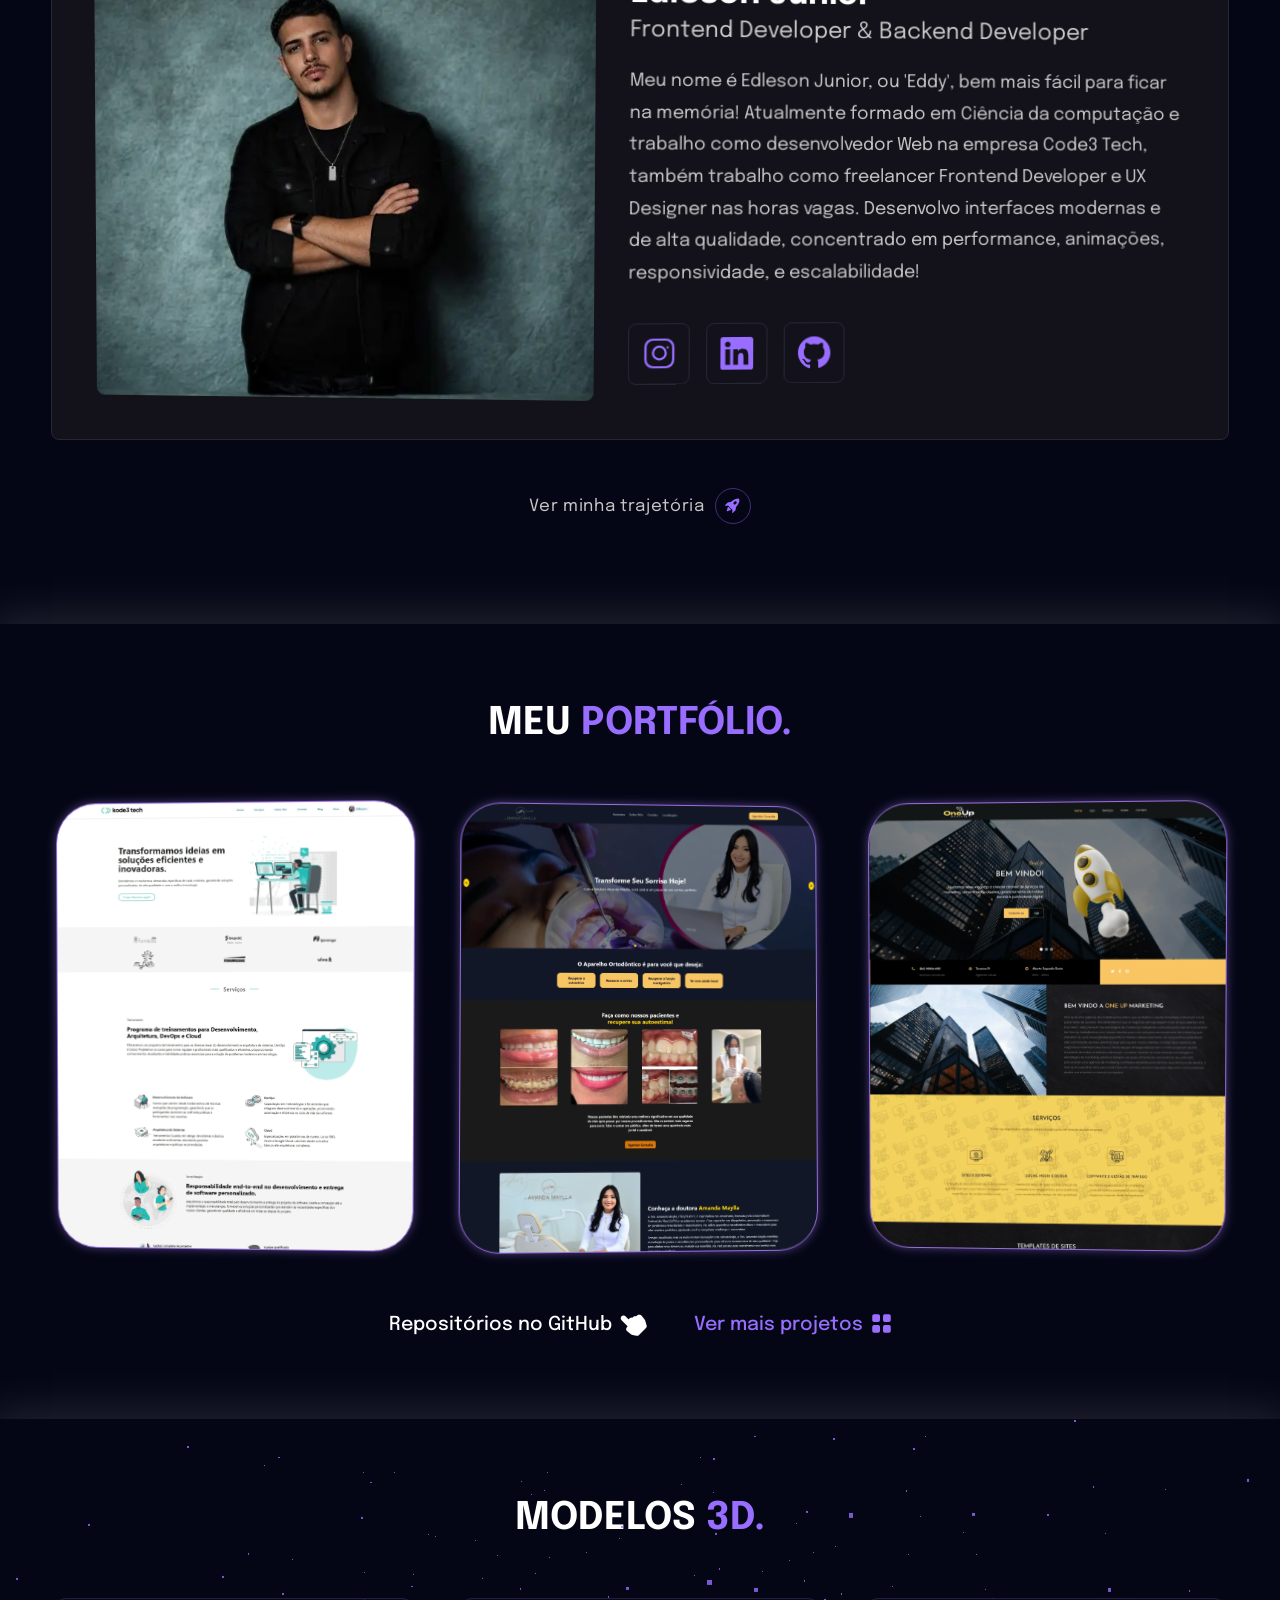
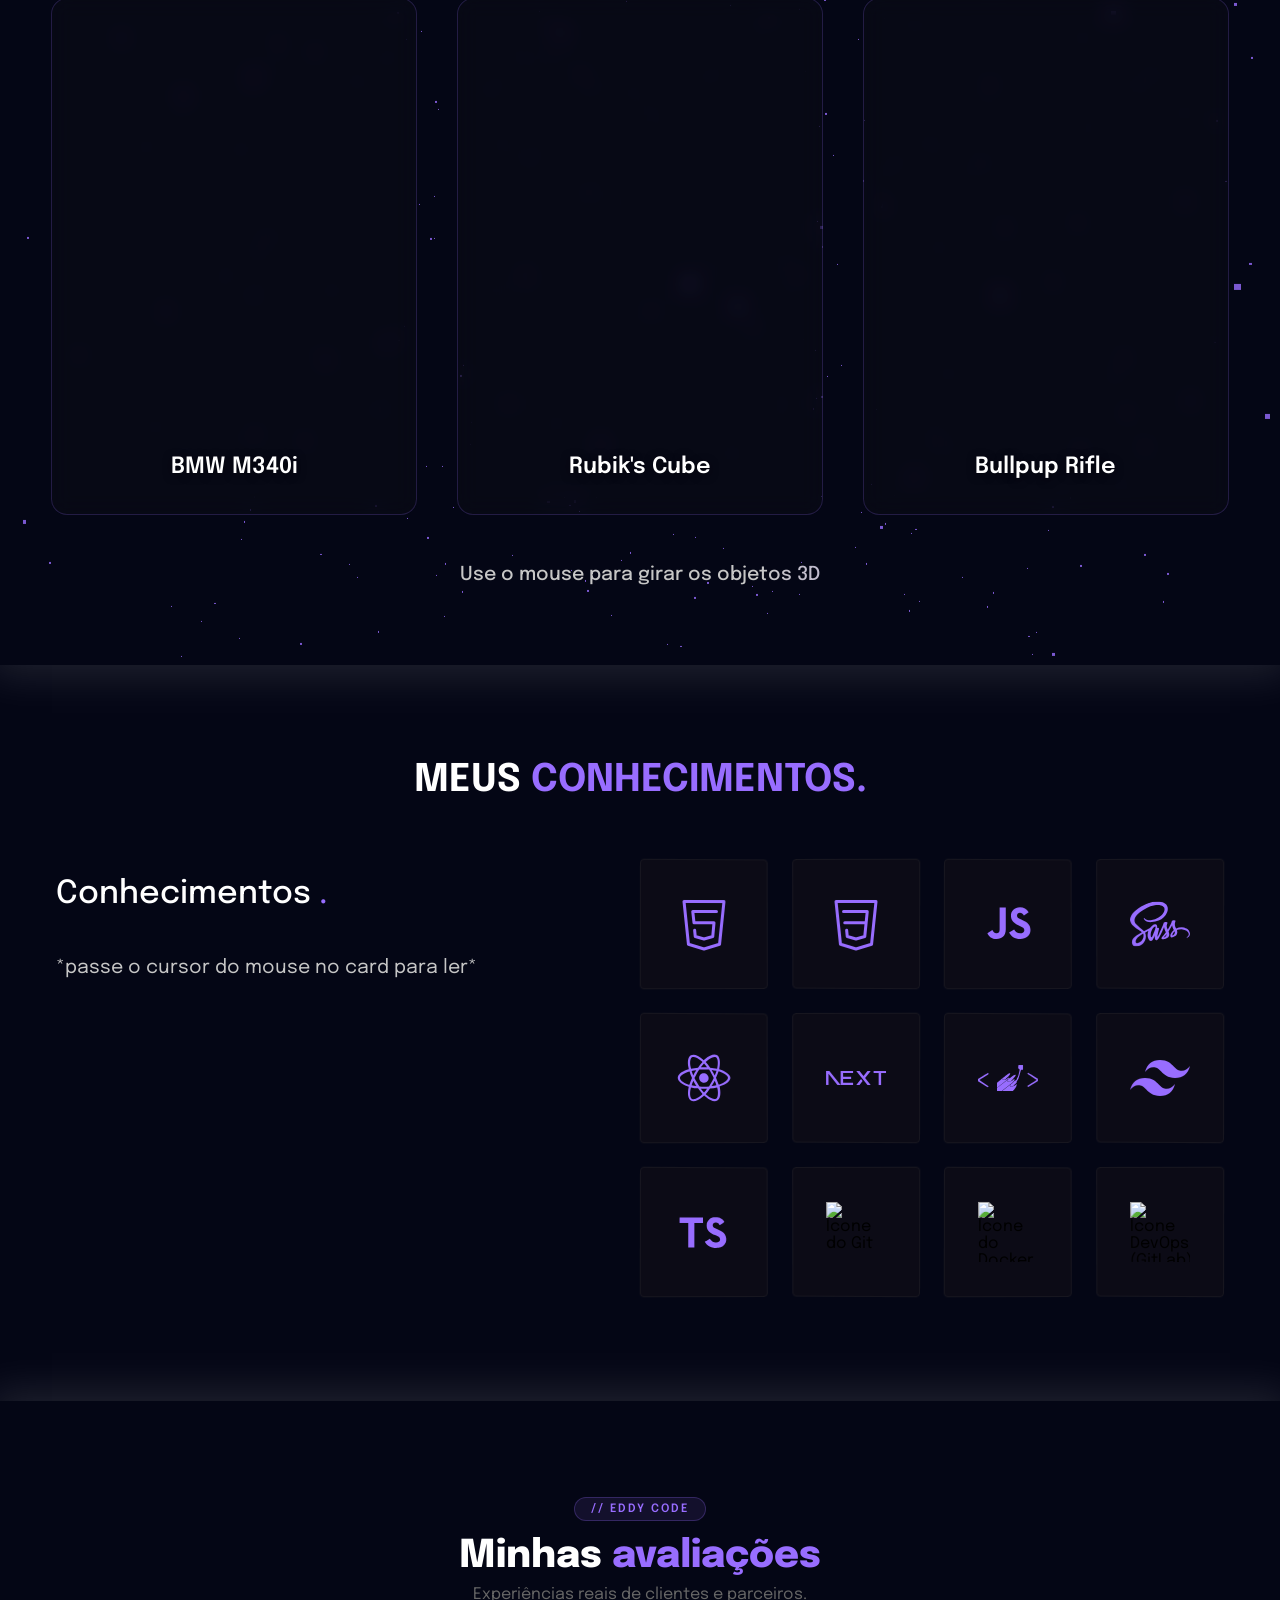
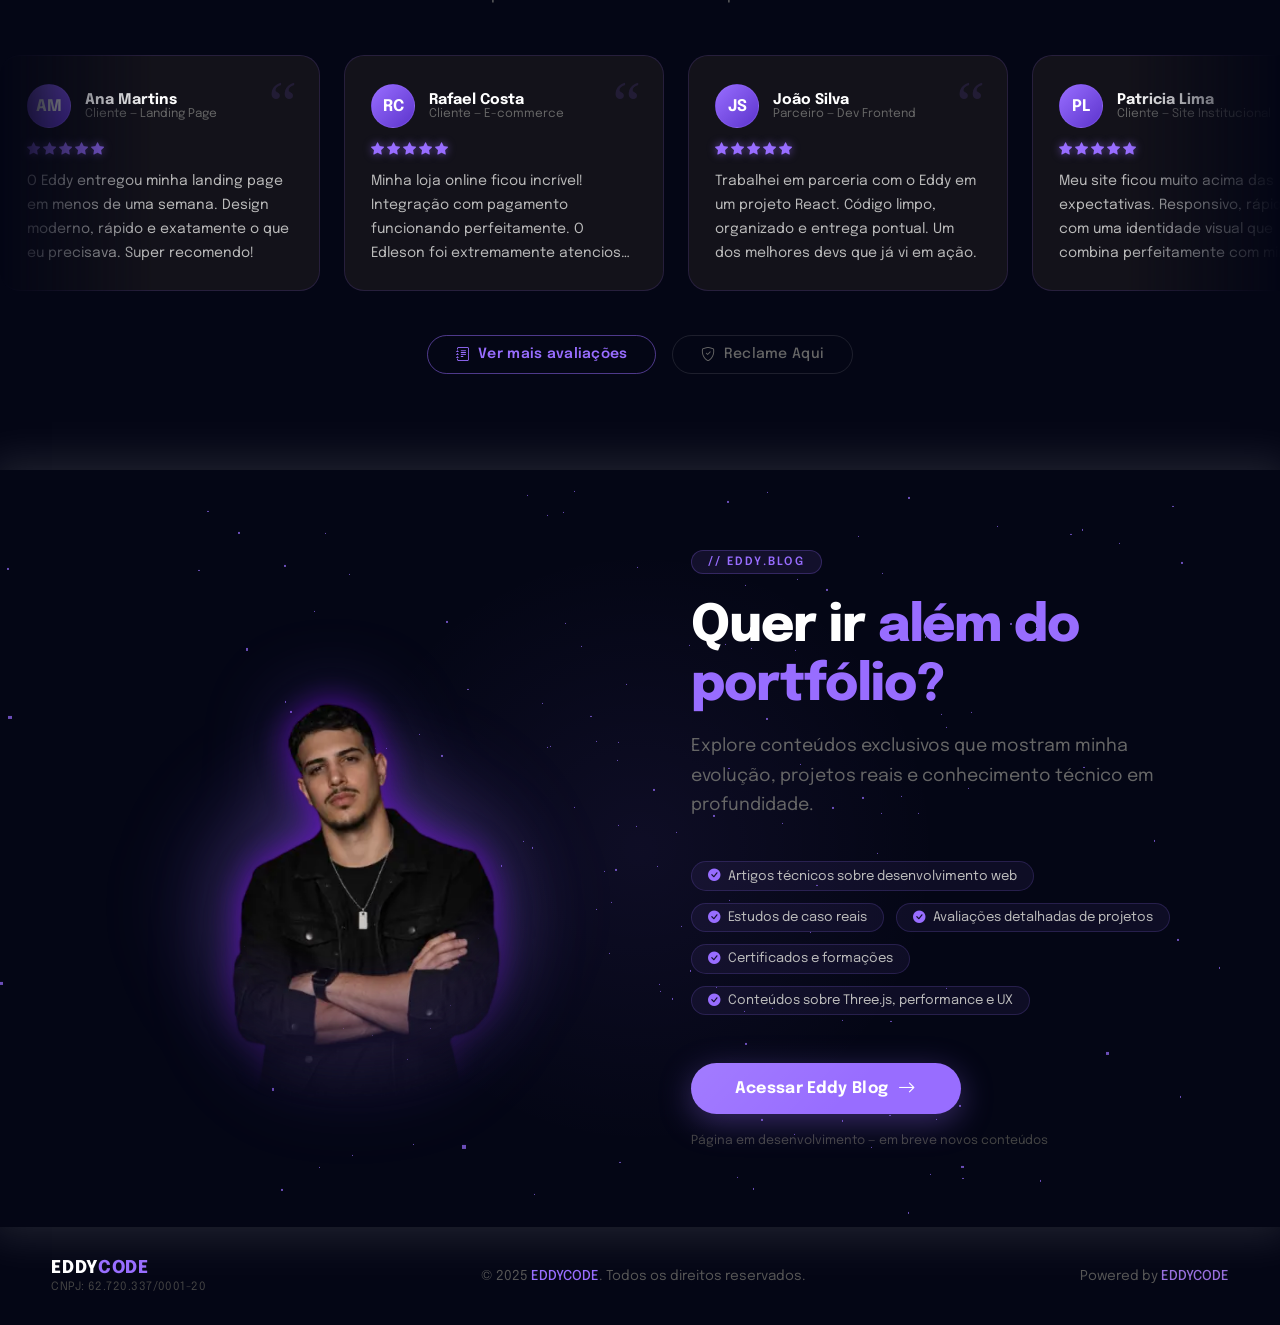
==== commit 7ef2d6f7: "Atualização do blog" ====
--- a/index.html
+++ b/index.html
@@ -1,518 +1,1427 @@
 <!doctype html>
 <html lang="pt-br">
-  <head>
-    <meta charset="UTF-8" />
-    <meta name="viewport" content="width=device-width, initial-scale=1.0" />
-    <meta name="theme-color" content="#986DFF" />
-    <meta name="copyright" content="Edleson Junior 2025" />
-    <meta http-equiv="content-language" content="pt-br" />
-
-    <!-- Google Fonts -->
-    <link rel="preconnect" href="https://fonts.googleapis.com" />
-    <link rel="preconnect" href="https://fonts.gstatic.com" crossorigin />
-    <link
-      href="https://fonts.googleapis.com/css2?family=Poppins:ital,wght@0,100..900;1,100..900&display=swap"
-      rel="stylesheet"
-    />
-    <link
-      href="https://fonts.googleapis.com/css2?family=Epilogue:ital,wght@0,100..900;1,100..900&display=swap"
-      rel="stylesheet"
-    />
-
-    <!-- Favicon -->
-    <link rel="icon" type="image/png" href="assets/favicon_E.png" />
-
-    <!-- Bootstrap Icons -->
-    <link
-      rel="stylesheet"
-      href="https://cdn.jsdelivr.net/npm/bootstrap-icons@1.10.5/font/bootstrap-icons.css"
-    />
-
-    <!-- Estilos (ordem ajustada: geral antes de específico) -->
-    <link rel="stylesheet" href="css/style.css" />
-    <!-- Corrigido para minúsculas e movido para o início -->
-    <link rel="stylesheet" href="css/skills.css" />
-    <!-- Mantido como específico -->
-    <link rel="stylesheet" href="css/NavBar.css" />
-    <!-- Mantido -->
-    <link rel="stylesheet" href="css/about.css" />
-    <!-- Mantido -->
-    <link rel="stylesheet" href="css/mobile.css" />
-
-    <!-- Script principal -->
-    <script src="js/svg-inject.min.js"></script>
-    <title>Portfólio | Eddy Junior</title>
-  </head>
-
-  <body>
-    <!-- ============================================ -->
-    <!-- INDICADOR DE PROGRESSO DE SCROLL -->
-    <!-- Cole este código logo APÓS a tag <body> -->
-    <!-- ============================================ -->
-
-    <div class="scroll-progress-bar"></div>
-
-    <!-- ============================================ -->
-    <!-- FIM DO INDICADOR DE PROGRESSO -->
-    <!-- ============================================ -->
-
-    <header>
-      <div class="grid-layout">
-        <nav>
-          <div class="logo-text">
-            <span class="eddy">EDDY</span><span class="code">CODE</span>
-          </div>
-
-          <ul class="nav-list">
-            <li>
-              <a
-                id="nav-contact"
-                href="https://api.whatsapp.com/send/?phone=5581987225748"
-                target="_blank"
-              >
-                Entrar em contato
-              </a>
-            </li>
-          </ul>
-
-          <div class="language-switcher">
-            <button id="current-language" aria-label="Selecionar idioma">
-              <img
-                src="https://flagcdn.com/w40/br.png"
-                alt="Bandeira do Brasil - Português"
-                width="26"
-                height="18"
-              />
+
+<head>
+  <meta charset="UTF-8" />
+  <meta name="viewport" content="width=device-width, initial-scale=1.0" />
+  <meta name="theme-color" content="#986DFF" />
+  <meta name="copyright" content="Edleson Junior 2025" />
+  <meta http-equiv="content-language" content="pt-br" />
+
+  <!-- SEO básico -->
+  <meta name="description"
+    content="Portfólio de Edleson Junior — Desenvolvedor Web Full-Stack especializado em React, Next.js e interfaces modernas." />
+
+  <!-- Preload da imagem crítica do hero (carrega antes de tudo) -->
+  <link rel="preload" as="image" href="assets/eddyPortifolio3.webp" />
+
+  <!-- Preconnect para fontes (antes dos links de font) -->
+  <link rel="preconnect" href="https://fonts.googleapis.com" />
+  <link rel="preconnect" href="https://fonts.gstatic.com" crossorigin />
+
+  <!-- Fontes otimizadas — só os pesos usados, Poppins removida -->
+  <link href="https://fonts.googleapis.com/css2?family=Epilogue:wght@400;500;700;800&display=swap" rel="stylesheet" />
+
+  <!-- Favicon -->
+  <link rel="icon" type="image/png" href="assets/favicon_E.png" />
+
+  <!-- Bootstrap Icons via CDN -->
+  <link rel="stylesheet" href="https://cdn.jsdelivr.net/npm/bootstrap-icons@1.10.5/font/bootstrap-icons.css" />
+
+  <!-- CSS do projeto -->
+  <link rel="stylesheet" href="css/style.css" />
+  <link rel="stylesheet" href="css/hero-2.css" />
+  <link rel="stylesheet" href="css/skills.css" />
+  <link rel="stylesheet" href="css/NavBar.css" />
+  <link rel="stylesheet" href="css/about.css" />
+  <link rel="stylesheet" href="css/models.css" />
+  <link rel="stylesheet" href="css/mobile.css" />
+  <link rel="stylesheet" href="css/popup.css" />
+  <link rel="stylesheet" href="css/timeline.css" />
+  <link rel="stylesheet" href="css/chatbot.css" />
+  <link rel="stylesheet" href="css/pricing.css" />
+  <link rel="stylesheet" href="css/testimonials.css" />
+  <link rel="stylesheet" href="css/blog-cta.css" />
+
+  <script src="js/svg-inject.min.js"></script>
+  <title>Portfólio | Eddy Code</title>
+</head>
+
+<body>
+  <div class="scroll-progress-bar"></div>
+
+  <header>
+    <div class="grid-layout">
+      <nav>
+        <div class="logo-text">
+          <span class="eddy">EDDY</span><span class="code">CODE</span>
+        </div>
+        <ul class="nav-list">
+          <li>
+            <a id="nav-contact" href="https://api.whatsapp.com/send/?phone=5581987225748" target="_blank">Entrar em
+              contato</a>
+          </li>
+        </ul>
+        <div class="language-switcher">
+          <button id="current-language" aria-label="Selecionar idioma">
+            <img src="https://flagcdn.com/w40/br.png" alt="Bandeira do Brasil - Português" width="26" height="18" />
+          </button>
+          <div class="language-options hidden">
+            <button data-lang="en">
+              <img src="https://flagcdn.com/w40/us.png" alt="Bandeira dos EUA - Inglês" width="26" height="18" />
+              Inglês
             </button>
-            <div class="language-options hidden">
-              <button data-lang="en">
-                <img
-                  src="https://flagcdn.com/w40/us.png"
-                  alt="Bandeira dos EUA - Inglês"
-                  width="26"
-                  height="18"
-                />
-                Inglês
-              </button>
-              <button data-lang="pt">
-                <img
-                  src="https://flagcdn.com/w40/br.png"
-                  alt="Bandeira do Brasil - Português"
-                  width="26"
-                  height="18"
-                />
-                Português
-              </button>
-            </div>
-          </div>
-        </nav>
-      </div>
-    </header>
-
-    <main>
-      <!--                                                    ----------------------------Topo do site-----------------------------                              -->
-      <section class="topo-do-site">
-        <div class="interface">
-          <div class="flex">
-            <div class="txt-topo-site">
-              <h1>
-                CONSTRUINDO SOLUÇÕES DIGITAIS A PARTIR DE IDEIAS BRILHANTES<span
-                  >.</span
-                >
-              </h1>
-              <p class="typewriter">
-                Transformo ideias em experiências digitais impactantes. Com foco
-                em usabilidade, performance e identidade visual estratégica,
-                entrego soluções web que elevam a presença online e fortalecem a
-                autoridade da sua marca.
+            <button data-lang="pt">
+              <img src="https://flagcdn.com/w40/br.png" alt="Bandeira do Brasil - Português" width="26" height="18" />
+              Português
+            </button>
+          </div>
+        </div>
+      </nav>
+    </div>
+  </header>
+
+  <main>
+    <section class="topo-do-site">
+      <div class="interface">
+        <div class="flex">
+          <div class="txt-topo-site">
+            <h1>
+              CONSTRUINDO SOLUÇÕES DIGITAIS A PARTIR DE IDEIAS BRILHANTES<span>.</span>
+            </h1>
+            <p class="typewriter"></p>
+            <div class="btn-contato">
+              <button class="btn-ver-precos">Ver preços</button>
+              <a href="assets/EdlesonCv.pdf" download><button class="btn-cv">Download CV</button></a>
+            </div>
+
+            <div class="hero-metrics">
+              <div class="metric-item">
+                <span class="metric-value" data-target="15" data-prefix="+" data-suffix=""
+                  data-duration="1600">+0</span>
+                <span class="metric-label">Projetos entregues</span>
+              </div>
+              <div class="metric-divider"></div>
+              <div class="metric-item">
+                <span class="metric-value" data-target="98" data-prefix="" data-suffix="" data-duration="2000">0</span>
+                <span class="metric-label">Performance Score</span>
+              </div>
+              <div class="metric-divider"></div>
+              <div class="metric-item">
+                <span class="metric-value" data-target="1" data-prefix="" data-suffix="+" data-duration="1200">0</span>
+                <span class="metric-label">Anos de experiência</span>
+              </div>
+            </div>
+          </div>
+          <div class="img-topo-site">
+            <img src="assets/eddyPortifolio3.webp" alt="EddyStudioGhi" />
+          </div>
+        </div>
+      </div>
+    </section>
+
+    <!-- PRICING MODAL -->
+    <div class="pricing-overlay" role="dialog" aria-modal="true" aria-label="Serviços e preços">
+      <div class="pricing-modal">
+        <button class="pricing-close" aria-label="Fechar">
+          <i class="bi bi-x-lg"></i>
+        </button>
+
+        <div class="pricing-header">
+          <span class="pricing-tag">// freelance.services</span>
+          <h2>Serviços & <span>Investimento</span></h2>
+          <p>
+            Escolha o pacote ideal para seu projeto. Entrega rápida, qualidade
+            premium.
+          </p>
+        </div>
+
+        <div class="pricing-grid">
+          <!-- LANDING PAGE -->
+          <div class="pricing-card">
+            <div class="pricing-icon">
+              <i class="bi bi-lightning-charge-fill"></i>
+            </div>
+            <div class="pricing-name">Landing Page</div>
+            <div class="pricing-price">
+              <span class="pricing-from">a partir de</span>
+              <div class="pricing-value"><sup>R$</sup>800</div>
+            </div>
+            <div class="pricing-deadline">
+              <i class="bi bi-clock"></i> 5 a 10 dias
+            </div>
+            <div class="pricing-divider"></div>
+            <ul class="pricing-features">
+              <li>
+                <i class="bi bi-check-circle-fill"></i>Design moderno e
+                responsivo
+              </li>
+              <li>
+                <i class="bi bi-check-circle-fill"></i>1 página estratégica
+              </li>
+              <li><i class="bi bi-check-circle-fill"></i>SEO básico</li>
+              <li>
+                <i class="bi bi-check-circle-fill"></i>Performance otimizada
+              </li>
+              <li>
+                <i class="bi bi-check-circle-fill"></i>Integração com WhatsApp
+              </li>
+              <li><i class="bi bi-check-circle-fill"></i>Deploy na Vercel</li>
+            </ul>
+            <button class="pricing-cta" data-package="landing">
+              Solicitar este projeto
+            </button>
+          </div>
+
+          <!-- SITE INSTITUCIONAL — DESTAQUE -->
+          <div class="pricing-card featured">
+            <span class="badge-popular">⭐ Mais escolhido</span>
+            <div class="pricing-icon"><i class="bi bi-globe2"></i></div>
+            <div class="pricing-name">Site Institucional</div>
+            <div class="pricing-price">
+              <span class="pricing-from">a partir de</span>
+              <div class="pricing-value"><sup>R$</sup>1.800</div>
+            </div>
+            <div class="pricing-deadline">
+              <i class="bi bi-clock"></i> 10 a 20 dias
+            </div>
+            <div class="pricing-divider"></div>
+            <ul class="pricing-features">
+              <li><i class="bi bi-check-circle-fill"></i>Até 5 páginas</li>
+              <li>
+                <i class="bi bi-check-circle-fill"></i>Layout personalizado
+              </li>
+              <li><i class="bi bi-check-circle-fill"></i>SEO inicial</li>
+              <li>
+                <i class="bi bi-check-circle-fill"></i>Integração com
+                formulário
+              </li>
+              <li>
+                <i class="bi bi-check-circle-fill"></i>Painel simples
+                (opcional)
+              </li>
+              <li>
+                <i class="bi bi-check-circle-fill"></i>Deploy e config de
+                domínio
+              </li>
+            </ul>
+            <button class="pricing-cta" data-package="institucional">
+              Solicitar este projeto
+            </button>
+          </div>
+
+          <!-- E-COMMERCE -->
+          <div class="pricing-card">
+            <div class="pricing-icon">
+              <i class="bi bi-bag-check-fill"></i>
+            </div>
+            <div class="pricing-name">E-commerce</div>
+            <div class="pricing-price">
+              <span class="pricing-from">a partir de</span>
+              <div class="pricing-value"><sup>R$</sup>3.500</div>
+            </div>
+            <div class="pricing-deadline">
+              <i class="bi bi-clock"></i> 20 a 35 dias
+            </div>
+            <div class="pricing-divider"></div>
+            <ul class="pricing-features">
+              <li>
+                <i class="bi bi-check-circle-fill"></i>Catálogo de produtos
+              </li>
+              <li>
+                <i class="bi bi-check-circle-fill"></i>Integração de pagamento
+              </li>
+              <li>
+                <i class="bi bi-check-circle-fill"></i>Carrinho e checkout
+              </li>
+              <li>
+                <i class="bi bi-check-circle-fill"></i>Painel administrativo
+              </li>
+              <li><i class="bi bi-check-circle-fill"></i>SEO básico</li>
+              <li>
+                <i class="bi bi-check-circle-fill"></i>Deploy configurado
+              </li>
+            </ul>
+            <button class="pricing-cta" data-package="ecommerce">
+              Solicitar este projeto
+            </button>
+          </div>
+        </div>
+
+        <p class="pricing-note">
+          Precisa de algo diferente?
+          <a href="https://api.whatsapp.com/send/?phone=5581987225748&text=Olá!%20Vim%20pelo%20portfólio%20e%20gostaria%20de%20conversar%20sobre%20um%20projeto%20personalizado."
+            target="_blank" rel="noopener noreferrer">Fale diretamente no WhatsApp</a>
+          para um orçamento personalizado.
+        </p>
+      </div>
+    </div>
+    <!-- FIM PRICING MODAL -->
+
+    <script src="js/pricingModal.js" defer></script>
+
+    <section class="especiliadades">
+      <div class="interface">
+        <h2 class="titulo">MINHAS <span>ESPECIALIDADES.</span></h2>
+        <div class="flex">
+          <div class="especialidades-box">
+            <i class="bi bi-code-square"></i>
+            <h3>Website</h3>
+            <p>
+              Criação de sites modernos, rápidos e responsivos com foco em
+              performance, acessibilidade e usabilidade.
+            </p>
+          </div>
+          <div class="especialidades-box">
+            <i class="bi bi-cart"></i>
+            <h3>Loja online</h3>
+            <p>
+              Desenvolvimento de e-commerces eficientes e otimizados para
+              conversão, integrados com plataformas de pagamento.
+            </p>
+          </div>
+          <div class="especialidades-box">
+            <i class="bi bi-window"></i>
+            <h3>Landing Page</h3>
+            <p>
+              Criação de landing pages estratégicas e atrativas com foco em
+              captação de leads, campanhas e lançamentos.
+            </p>
+          </div>
+        </div>
+      </div>
+    </section>
+
+    <section class="sobre">
+      <div class="interface">
+        <div class="grid-layout">
+          <div>
+            <div id="creator-photo" class="delayMediumReveal" data-bg="/assets/eddyAbout.webp">
+              <h3 class="delayExtraBigReveal">#OpenToWork</h3>
+            </div>
+            <div class="text-content">
+              <h4 class="delayMediumReveal">Quem sou</h4>
+              <h2 class="delaySmallReveal">Edleson Junior</h2>
+              <h3 class="delayMediumReveal">
+                Frontend Developer & Backend Developer
+              </h3>
+              <p class="delayLargeReveal">
+                Meu nome é Edleson Junior, ou 'Eddy', bem mais fácil para
+                ficar na memória! Atualmente formado em Ciência da computação
+                e trabalho como desenvolvedor Web na empresa Code3 Tech,
+                também trabalho como freelancer Frontend Developer e UX
+                Designer nas horas vagas. Desenvolvo interfaces modernas e de
+                alta qualidade, concentrado em performance, animações,
+                responsividade, e escalabilidade!
               </p>
-              <div class="btn-contato">
-                <a
-                  href="https://api.whatsapp.com/send/?phone=5581987225748"
-                  target="_blank"
-                >
-                  <button>Entre em contato</button>
-                </a>
-                <a href="assets/EdlesonCv.pdf" download>
-                  <button class="btn-cv">Download CV</button>
-                </a>
-              </div>
-            </div>
-            <!--txt-topo-site-->
-
-            <div class="img-topo-site">
-              <img src="assets/eddyPortifolio3.png" alt="EddyStudioGhi" />
-            </div>
-            <!--img-topo-site-->
-          </div>
-          <!--flex-->
-        </div>
-        <!--interface-->
-      </section>
-      <!--topo-do-site-->
-      <!--                                                    ----------------------------End Topo do site-----------------------------                              -->
-
-      <!--                                                    ----------------------------End Especialidades-----------------------------                              -->
-      <section class="especiliadades">
-        <div class="interface">
-          <h2 class="titulo">MINHAS <span>ESPECIALIDADES.</span></h2>
-          <div class="flex">
-            <div class="especialidades-box">
-              <i class="bi bi-code-square"></i>
-              <h3>Website</h3>
+              <nav class="delayLargeReveal">
+                <ul class="iconeAbout">
+                  <li>
+                    <a href="https://www.instagram.com/edlesonjrr" rel="noopener" target="_blank"
+                      aria-label="Instagram">
+                      <svg width="35" height="35" fill="#986dff" viewBox="0 0 24 24" xmlns="http://www.w3.org/2000/svg">
+                        <title>Instagram</title>
+                        <path
+                          d="M7.75 2h8.5A5.75 5.75 0 0 1 22 7.75v8.5A5.75 5.75 0 0 1 16.25 22h-8.5A5.75 5.75 0 0 1 2 16.25v-8.5A5.75 5.75 0 0 1 7.75 2Zm0 1.5A4.25 4.25 0 0 0 3.5 7.75v8.5A4.25 4.25 0 0 0 7.75 20.5h8.5A4.25 4.25 0 0 0 20.5 16.25v-8.5A4.25 4.25 0 0 0 16.25 3.5h-8.5Zm4.25 3.25a5 5 0 1 1 0 10 5 5 0 0 1 0-10Zm0 1.5a3.5 3.5 0 1 0 0 7 3.5 3.5 0 0 0 0-7Zm4.75-.25a.75.75 0 1 1 1.5 0 .75.75 0 0 1-1.5 0Z" />
+                      </svg>
+                    </a>
+                  </li>
+                  <li>
+                    <a href="https://www.linkedin.com/in/edleson-jr-97734b1a0/" rel="noopener" target="_blank"
+                      aria-label="LinkedIn">
+                      <svg width="32" height="32" fill="#986dff" viewBox="0 0 24 24" xmlns="http://www.w3.org/2000/svg">
+                        <title>LinkedIn</title>
+                        <path
+                          d="M20.447 20.452h-3.554v-5.569c0-1.328-.026-3.037-1.852-3.037-1.853 0-2.136 1.446-2.136 2.939v5.667H9.352V9h3.413v1.561h.049c.476-.9 1.637-1.852 3.372-1.852 3.604 0 4.269 2.37 4.269 5.451v6.292zM5.337 7.433c-1.144 0-2.068-.926-2.068-2.066C3.27 4.222 4.193 3.3 5.337 3.3c1.142 0 2.066.922 2.066 2.067 0 1.14-.924 2.066-2.066 2.066zm1.777 13.019H3.56V9h3.554v11.452zM22.225 0H1.771C.792 0 0 .774 0 1.729v20.542C0 23.225.792 24 1.771 24h20.451C23.2 24 24 23.225 24 22.271V1.729C24 .774 23.2 0 22.225 0z" />
+                      </svg>
+                    </a>
+                  </li>
+                  <li>
+                    <a href="https://github.com/edlesonjrr" rel="noopener" target="_blank" aria-label="GitHub">
+                      <svg width="32" height="32" fill="#986dff" viewBox="0 0 24 24" xmlns="http://www.w3.org/2000/svg">
+                        <title>GitHub</title>
+                        <path
+                          d="M12 0C5.371 0 0 5.373 0 12.01c0 5.303 3.438 9.8 8.207 11.387.6.113.793-.26.793-.577v-2.234c-3.338.727-4.033-1.614-4.033-1.614-.546-1.388-1.333-1.757-1.333-1.757-1.089-.745.082-.73.082-.73 1.205.086 1.838 1.24 1.838 1.24 1.07 1.835 2.807 1.305 3.492.998.108-.775.418-1.305.762-1.604-2.665-.306-5.467-1.335-5.467-5.93 0-1.31.465-2.381 1.235-3.22-.124-.303-.535-1.523.117-3.176 0 0 1.008-.322 3.301 1.23.957-.266 1.983-.399 3.003-.404 1.02.005 2.047.138 3.006.404 2.291-1.552 3.297-1.23 3.297-1.23.654 1.653.243 2.873.12 3.176.77.839 1.232 1.91 1.232 3.22 0 4.609-2.807 5.62-5.479 5.92.43.371.823 1.104.823 2.226v3.293c0 .319.192.694.801.576C20.565 21.805 24 17.311 24 12.01 24 5.373 18.627 0 12 0z" />
+                      </svg>
+                    </a>
+                  </li>
+                </ul>
+              </nav>
+            </div>
+          </div>
+        </div>
+        <!-- Botão trajetória — adicione logo APÓS </section> do sobre -->
+        <div class="sobre-trajetoria-link">
+          <button class="btn-trajetoria">
+            <span class="traj-label">Ver minha trajetória</span>
+            <span class="traj-icon"><i class="bi bi-rocket-takeoff-fill"></i></span>
+          </button>
+        </div>
+      </div>
+    </section>
+
+    <!-- POPUP TRAJETÓRIA -->
+    <div class="timeline-overlay"></div>
+    <div class="timeline-popup">
+      <div class="timeline-popup__header">
+        <div class="timeline-popup__header-left">
+          <span class="timeline-popup__tag">// career.log</span>
+          <h2>MINHA <span>TRAJETÓRIA.</span></h2>
+        </div>
+        <button class="timeline-popup__close" aria-label="Fechar">✕</button>
+      </div>
+
+      <div class="timeline-popup__body">
+        <ol class="timeline">
+          <li class="tl-item">
+            <div class="tl-card">
+              <span class="tl-year">2022</span>
+              <h3>🎓 Início na Ciência da Computação</h3>
               <p>
-                Criação de sites modernos, rápidos e responsivos com foco em
-                performance, acessibilidade e usabilidade.
+                Ingressei no curso de Ciência da Computação na UNINASSAU, onde
+                tive meu primeiro contato formal com lógica de programação,
+                algoritmos e estruturas de dados.
               </p>
-            </div>
-            <!--especialidades-box-->
-
-            <div class="especialidades-box">
-              <i class="bi bi-cart"></i>
-              <h3>Loja online</h3>
+              <span class="tl-tag">UNINASSAU</span>
+            </div>
+            <div class="tl-center">
+              <div class="tl-node">🎓</div>
+            </div>
+            <div class="tl-empty"></div>
+          </li>
+
+          <li class="tl-item">
+            <div class="tl-empty"></div>
+            <div class="tl-center">
+              <div class="tl-node">💡</div>
+            </div>
+            <div class="tl-card">
+              <span class="tl-year">2023</span>
+              <h3>💡 Primeiros Projetos Web</h3>
               <p>
-                Desenvolvimento de e-commerces eficientes e otimizados para
-                conversão, integrados com plataformas de pagamento.
+                Desenvolvi meus primeiros projetos com HTML, CSS e JavaScript.
+                Descobri a paixão pelo frontend e comecei a explorar design de
+                interfaces.
               </p>
-            </div>
-            <!--especialidades-box-->
-
-            <div class="especialidades-box">
-              <i class="bi bi-window"></i>
-              <h3>Landing Page</h3>
+              <span class="tl-tag">HTML · CSS · JS</span>
+            </div>
+          </li>
+
+          <li class="tl-item">
+            <div class="tl-card">
+              <span class="tl-year">2023.2</span>
+              <h3>🚀 Entrada no React e Next.js</h3>
               <p>
-                Criação de landing pages estratégicas e atrativas com foco em
-                captação de leads, campanhas e lançamentos.
+                Mergulhei no ecossistema React, aprendi componentização, hooks
+                e state management. Next.js abriu as portas para projetos mais
+                robustos e escaláveis.
               </p>
-            </div>
-            <!--especialidades-box-->
-          </div>
-          <!--flex-->
-        </div>
-        <!--interface-->
-      </section>
-      <!--especiliadades-->
-      <!--                                                    ----------------------------End Especialidades-----------------------------                              -->
-
-      <!--                                                           ----------------------------Sobre-----------------------------                              -->
-      <section class="sobre">
-        <div class="interface">
-          <div class="grid-layout">
-            <div>
-              <div id="creator-photo" class="delayMediumReveal">
-                <h3 class="delayExtraBigReveal">#OpenToWork</h3>
-              </div>
-              <div class="text-content">
-                <h4 class="delayMediumReveal">Quem sou</h4>
-                <h2 class="delaySmallReveal">Edleson Junior</h2>
-                <h3 class="delayMediumReveal">
-                  Frontend Developer & Backend Developer
-                </h3>
-
-                <p class="delayLargeReveal">
-                  Meu nome é Edleson Junior, ou 'Eddy', bem mais fácil para
-                  ficar na memória! Atualmente formado em Ciência da computação
-                  e trabalho como desenvolvedor Web na empresa Code3 Tech,
-                  também trabalho como freelancer Frontend Developer e UX
-                  Designer nas horas vagas. Desenvolvo interfaces modernas e de
-                  alta qualidade, concentrado em performance, animações,
-                  responsividade, e escalabilidade!
-                </p>
-
-                <nav class="delayLargeReveal">
-                  <ul class="iconeAbout">
-                    <li>
-                      <a
-                        href="https://www.instagram.com/edlesonjrr"
-                        rel="noopener"
-                        target="_blank"
-                        aria-label="Instagram"
-                      >
-                        <svg
-                          width="35"
-                          height="35"
-                          fill="#986dff"
-                          viewBox="0 0 24 24"
-                          xmlns="http://www.w3.org/2000/svg"
-                        >
-                          <title>Instagram</title>
-                          <path
-                            d="M7.75 2h8.5A5.75 5.75 0 0 1 22 7.75v8.5A5.75 5.75 0 0 1 16.25 22h-8.5A5.75 5.75 0 0 1 2 16.25v-8.5A5.75 5.75 0 0 1 7.75 2Zm0 1.5A4.25 4.25 0 0 0 3.5 7.75v8.5A4.25 4.25 0 0 0 7.75 20.5h8.5A4.25 4.25 0 0 0 20.5 16.25v-8.5A4.25 4.25 0 0 0 16.25 3.5h-8.5Zm4.25 3.25a5 5 0 1 1 0 10 5 5 0 0 1 0-10Zm0 1.5a3.5 3.5 0 1 0 0 7 3.5 3.5 0 0 0 0-7Zm4.75-.25a.75.75 0 1 1 1.5 0 .75.75 0 0 1-1.5 0Z"
-                          />
-                        </svg>
-                      </a>
-                    </li>
-
-                    <li>
-                      <a
-                        href="https://www.linkedin.com/in/edleson-jr-97734b1a0/"
-                        rel="noopener"
-                        target="_blank"
-                        aria-label="LinkedIn"
-                      >
-                        <svg
-                          width="32"
-                          height="32"
-                          fill="#986dff"
-                          viewBox="0 0 24 24"
-                          xmlns="http://www.w3.org/2000/svg"
-                        >
-                          <title>LinkedIn</title>
-                          <path
-                            d="M20.447 20.452h-3.554v-5.569c0-1.328-.026-3.037-1.852-3.037-1.853 0-2.136 1.446-2.136 2.939v5.667H9.352V9h3.413v1.561h.049c.476-.9 1.637-1.852 3.372-1.852 3.604 0 4.269 2.37 4.269 5.451v6.292zM5.337 7.433c-1.144 0-2.068-.926-2.068-2.066C3.27 4.222 4.193 3.3 5.337 3.3c1.142 0 2.066.922 2.066 2.067 0 1.14-.924 2.066-2.066 2.066zm1.777 13.019H3.56V9h3.554v11.452zM22.225 0H1.771C.792 0 0 .774 0 1.729v20.542C0 23.225.792 24 1.771 24h20.451C23.2 24 24 23.225 24 22.271V1.729C24 .774 23.2 0 22.225 0z"
-                          />
-                        </svg>
-                      </a>
-                    </li>
-                    <li>
-                      <a
-                        href="https://github.com/edlesonjrr"
-                        rel="noopener"
-                        target="_blank"
-                        aria-label="GitHub"
-                      >
-                        <svg
-                          width="32"
-                          height="32"
-                          fill="#986dff"
-                          viewBox="0 0 24 24"
-                          xmlns="http://www.w3.org/2000/svg"
-                        >
-                          <title>GitHub</title>
-                          <path
-                            d="M12 0C5.371 0 0 5.373 0 12.01c0 5.303 3.438 9.8 8.207 11.387.6.113.793-.26.793-.577v-2.234c-3.338.727-4.033-1.614-4.033-1.614-.546-1.388-1.333-1.757-1.333-1.757-1.089-.745.082-.73.082-.73 1.205.086 1.838 1.24 1.838 1.24 1.07 1.835 2.807 1.305 3.492.998.108-.775.418-1.305.762-1.604-2.665-.306-5.467-1.335-5.467-5.93 0-1.31.465-2.381 1.235-3.22-.124-.303-.535-1.523.117-3.176 0 0 1.008-.322 3.301 1.23.957-.266 1.983-.399 3.003-.404 1.02.005 2.047.138 3.006.404 2.291-1.552 3.297-1.23 3.297-1.23.654 1.653.243 2.873.12 3.176.77.839 1.232 1.91 1.232 3.22 0 4.609-2.807 5.62-5.479 5.92.43.371.823 1.104.823 2.226v3.293c0 .319.192.694.801.576C20.565 21.805 24 17.311 24 12.01 24 5.373 18.627 0 12 0z"
-                          />
-                        </svg>
-                      </a>
-                    </li>
-                  </ul>
-                </nav>
-              </div>
-            </div>
-          </div>
-        </div>
-        <!--interface-->
-      </section>
-      <!--sobre-->
-      <!--                                                           ----------------------------End Sobre-----------------------------                              -->
-
-      <!--                                                           ----------------------------portfolio-----------------------------                              -->
-      <section class="portfolio">
-        <div class="interface">
-          <h2 class="titulo">MEU <span>PORTFÓLIO.</span></h2>
-          <div class="flex">
-            <div
-              class="img-port"
-              style="background-image: url(/assets/Kode3Tech.png)"
-            >
-              <div class="overlay">Sites</div>
-            </div>
-            <div
-              class="img-port"
-              style="background-image: url(/assets/draAmandaSite.png)"
-            >
-              <div class="overlay">Lading Pages</div>
-            </div>
-            <div
-              class="img-port"
-              style="background-image: url(/assets/oneUpSite.png)"
-            >
-              <div class="overlay">E-commerces</div>
-            </div>
-          </div>
-          <!--flex-->
-          <a
-            href="https://github.com/edlesonjrr?tab=repositories"
-            rel="noopener"
-            target="_blank"
-            class="link-repositorio delayExtraBigReveal"
-          >
-            Repositórios no GitHub
-            <i class="bi bi-hand-index-fill"></i>
+              <span class="tl-tag">React · Next.js · TypeScript</span>
+            </div>
+            <div class="tl-center">
+              <div class="tl-node">🚀</div>
+            </div>
+            <div class="tl-empty"></div>
+          </li>
+
+          <li class="tl-item">
+            <div class="tl-empty"></div>
+            <div class="tl-center">
+              <div class="tl-node">💼</div>
+            </div>
+            <div class="tl-card">
+              <span class="tl-year">2024</span>
+              <h3>💼 Estágio na Kode3 Tech</h3>
+              <p>
+                Ingressei como estagiário terceirizado para Farmácias APP
+                (FAPP) uma multinacional, onde trabalhei com equipes ágeis,
+                code review, Git em produção e entrega de projetos reais para
+                clientes.
+              </p>
+              <span class="tl-tag">Kode3 Tech · Agile · Git</span>
+            </div>
+          </li>
+
+          <li class="tl-item">
+            <div class="tl-card">
+              <span class="tl-year">2024.2</span>
+              <h3>🛒 Primeiros Freelances</h3>
+              <p>
+                Comecei a atender clientes como freelancer — landing pages,
+                lojas virtuais e sites institucionais. Aprendi a gerir prazos,
+                expectativas e entregar qualidade.
+              </p>
+              <span class="tl-tag">Freelancer · UX · Clientes</span>
+            </div>
+            <div class="tl-center">
+              <div class="tl-node">🛒</div>
+            </div>
+            <div class="tl-empty"></div>
+          </li>
+
+          <li class="tl-item">
+            <div class="tl-empty"></div>
+            <div class="tl-center">
+              <div class="tl-node">🧠</div>
+            </div>
+            <div class="tl-card">
+              <span class="tl-year">2025</span>
+              <h3>🧠 Primeiro Projeto com Three.js</h3>
+              <p>
+                Explorei o universo 3D na web com Three.js — criei modelos
+                interativos, animações de partículas e experiências imersivas
+                que elevaram o nível dos meus portfólios.
+              </p>
+              <span class="tl-tag">Three.js · WebGL · 3D</span>
+            </div>
+          </li>
+
+          <li class="tl-item">
+            <div class="tl-card">
+              <span class="tl-year">2025.2</span>
+              <h3>🎓 Formado em Ciência da Computação</h3>
+              <p>
+                Concluí a graduação com projetos práticos e um TCC focado em
+                desenvolvimento web. Base sólida em algoritmos, banco de dados
+                e engenharia de software.
+              </p>
+              <span class="tl-tag">Graduação · Concluído</span>
+            </div>
+            <div class="tl-center">
+              <div class="tl-node">🎓</div>
+            </div>
+            <div class="tl-empty"></div>
+          </li>
+
+          <li class="tl-item">
+            <div class="tl-empty"></div>
+            <div class="tl-center">
+              <div class="tl-node">⚡</div>
+            </div>
+            <div class="tl-card">
+              <span class="tl-year">2026</span>
+              <h3>⚡ Desenvolvedor Full-Stack na Kode3</h3>
+              <p>
+                Efetivado como desenvolvedor Web na Kode3 Tech. Hoje atuo no
+                desenvolvimento full-stack, como desenvolvedor Junior e
+                aprendendo a cada dia mais!
+              </p>
+              <span class="tl-tag">Full-Stack · Kode3 Tech · 2025</span>
+            </div>
+          </li>
+        </ol>
+      </div>
+    </div>
+    <!-- FIM POPUP TRAJETÓRIA -->
+
+    <section class="portfolio">
+      <div class="interface">
+        <h2 class="titulo">MEU <span>PORTFÓLIO.</span></h2>
+        <div class="flex">
+          <div class="img-port" data-bg="/assets/Kode3Tech.webp">
+            <div class="overlay">Sites</div>
+          </div>
+          <div class="img-port" data-bg="/assets/draAmandaSite.webp">
+            <div class="overlay">Lading Pages</div>
+          </div>
+          <div class="img-port" data-bg="/assets/oneUpSite.webp">
+            <div class="overlay">E-commerces</div>
+          </div>
+        </div>
+        <div class="portfolio-links">
+          <a href="https://github.com/edlesonjrr?tab=repositories" rel="noopener" target="_blank"
+            class="link-repositorio delayExtraBigReveal">
+            Repositórios no GitHub <i class="bi bi-hand-index-fill"></i>
           </a>
-        </div>
-        <!--interface-->
-      </section>
-      <!--portfolio-->
-      <!--                                                           ----------------------------End Portifolio-----------------------------                              -->
-
-      <!--                                                           ----------------------------Conhecimentos-----------------------------                              -->
-      <section class="section-skills">
-        <div class="interface">
-          <h2 class="titulo">MEUS <span>CONHECIMENTOS.</span></h2>
-          <br /><br /><br />
-
-          <div class="grid-layout">
-            <div class="skills">
-              <!-- Texto descritivo -->
-              <article class="skills-text">
-                <h2 class="delaySmallReveal">Conhecimentos <span>.</span></h2>
-                <p class="delayMediumReveal changeDescription">
-                  *passe o cursor do mouse no card para ler*
-                </p>
+          <button class="btn-ver-projetos delayExtraBigReveal">
+            Ver mais projetos <i class="bi bi-grid-fill"></i>
+          </button>
+        </div>
+      </div>
+    </section>
+
+    <section class="modelos-3d">
+      <div class="interface">
+        <h2 class="titulo">MODELOS <span>3D.</span></h2>
+        <div class="modelos-grid">
+          <div class="modelo-card" id="modelo-carro">
+            <div class="modelo-canvas" data-model="carro"></div>
+            <h3>BMW M340i</h3>
+          </div>
+          <div class="modelo-card" id="modelo-cubo">
+            <div class="modelo-canvas" data-model="rubiks_cube"></div>
+            <h3>Rubik's Cube</h3>
+          </div>
+          <div class="modelo-card" id="modelo-computador">
+            <div class="modelo-canvas" data-model="Bullpup_Rifle"></div>
+            <h3>Bullpup Rifle</h3>
+          </div>
+        </div>
+        <p class="modelos-instrucao">Use o mouse para girar os objetos 3D</p>
+      </div>
+    </section>
+
+    <section class="section-skills">
+      <div class="interface">
+        <h2 class="titulo">MEUS <span>CONHECIMENTOS.</span></h2>
+        <br /><br /><br />
+        <div class="grid-layout">
+          <div class="skills">
+            <article class="skills-text">
+              <h2 class="delaySmallReveal">Conhecimentos <span>.</span></h2>
+              <p class="delayMediumReveal changeDescription">
+                *passe o cursor do mouse no card para ler*
+              </p>
+            </article>
+            <div class="skills-cards">
+              <article class="html intervalCardReveal">
+                <img src="assets/icons/html.svg" alt="Ícone do HTML" width="60" height="60" />
               </article>
-
-              <!-- Cards -->
-              <div class="skills-cards">
-                <article class="html intervalCardReveal">
-                  <img
-                    src="assets/icons/html.svg"
-                    alt="Ícone do HTML"
-                    width="60"
-                    height="60"
-                  />
-                </article>
-
-                <article class="css intervalCardReveal">
-                  <img
-                    src="assets/icons/css.svg"
-                    alt="Ícone do CSS"
-                    width="60"
-                    height="60"
-                  />
-                </article>
-
-                <article class="js intervalCardReveal">
-                  <img
-                    src="assets/icons/javascript.svg"
-                    alt="Ícone do JavaScript"
-                    width="60"
-                    height="60"
-                  />
-                </article>
-
-                <article class="sass intervalCardReveal">
-                  <img
-                    src="assets/icons/sass.svg"
-                    alt="Ícone do Sass"
-                    width="60"
-                    height="60"
-                  />
-                </article>
-
-                <article class="react intervalCardReveal">
-                  <img
-                    src="assets/icons/react.svg"
-                    alt="Ícone do React"
-                    width="60"
-                    height="60"
-                  />
-                </article>
-
-                <article class="next intervalCardReveal">
-                  <img
-                    src="assets/icons/next.svg"
-                    alt="Ícone do Next.js"
-                    width="60"
-                    height="60"
-                  />
-                </article>
-
-                <article class="styled intervalCardReveal">
-                  <img
-                    src="assets/icons/styled-components.svg"
-                    alt="Ícone do Styled Components"
-                    width="60"
-                    height="60"
-                  />
-                </article>
-
-                <article class="tailwind intervalCardReveal">
-                  <img
-                    src="assets/icons/tailwindcss.svg"
-                    alt="Ícone do Tailwind"
-                    width="60"
-                    height="60"
-                  />
-                </article>
-
-                <article class="typescript intervalCardReveal">
-                  <img
-                    src="assets/icons/typescript.svg"
-                    alt="Ícone do TypeScript"
-                    width="60"
-                    height="60"
-                  />
-                </article>
-
-                <article class="git intervalCardReveal">
-                  <img
-                    src="https://cdn.simpleicons.org/git/986dff"
-                    alt="Ícone do Git"
-                    width="60"
-                    height="60"
-                  />
-                </article>
-
-                <article class="docker intervalCardReveal">
-                  <img
-                    src="https://cdn.simpleicons.org/docker/986dff"
-                    alt="Ícone do Docker"
-                    width="60"
-                    height="60"
-                  />
-                </article>
-
-                <article class="gitlab intervalCardReveal">
-                  <img
-                    src="https://cdn.simpleicons.org/gitlab/986dff"
-                    alt="Ícone DevOps (GitLab)"
-                    width="60"
-                    height="60"
-                  />
-                </article>
-              </div>
-              <!-- .skills-cards -->
-            </div>
-            <!-- .skills -->
-          </div>
-          <!-- .grid-layout -->
-        </div>
-        <!-- .interface -->
-      </section>
-      <!-- .section-skills -->
-      <!--                                                           ----------------------------End Conhecimentos-----------------------------                              -->
-    </main>
-
-    <a
-      href="https://api.whatsapp.com/send/?phone=5581987225748&text=Olá!%20Vim%20pelo%20seu%20portfólio%20e%20gostaria%20de%20conversar"
-      class="whatsapp-float"
-      target="_blank"
-      rel="noopener noreferrer"
-      aria-label="Fale comigo no WhatsApp"
-    >
-      <i class="bi bi-whatsapp"></i>
-    </a>
-
-    <button class="scroll-to-top" aria-label="Voltar ao topo">
-      <i class="bi bi-arrow-up"></i>
-    </button>
-
-
-    <footer class="site-footer">
-      <div class="grid-layout">
+              <article class="css intervalCardReveal">
+                <img src="assets/icons/css.svg" alt="Ícone do CSS" width="60" height="60" />
+              </article>
+              <article class="js intervalCardReveal">
+                <img src="assets/icons/javascript.svg" alt="Ícone do JavaScript" width="60" height="60" />
+              </article>
+              <article class="sass intervalCardReveal">
+                <img src="assets/icons/sass.svg" alt="Ícone do Sass" width="60" height="60" />
+              </article>
+              <article class="react intervalCardReveal">
+                <img src="assets/icons/react.svg" alt="Ícone do React" width="60" height="60" />
+              </article>
+              <article class="next intervalCardReveal">
+                <img src="assets/icons/next.svg" alt="Ícone do Next.js" width="60" height="60" />
+              </article>
+              <article class="styled intervalCardReveal">
+                <img src="assets/icons/styled-components.svg" alt="Ícone do Styled Components" width="60" height="60" />
+              </article>
+              <article class="tailwind intervalCardReveal">
+                <img src="assets/icons/tailwindcss.svg" alt="Ícone do Tailwind" width="60" height="60" />
+              </article>
+              <article class="typescript intervalCardReveal">
+                <img src="assets/icons/typescript.svg" alt="Ícone do TypeScript" width="60" height="60" />
+              </article>
+              <article class="git intervalCardReveal">
+                <img src="https://cdn.simpleicons.org/git/986dff" alt="Ícone do Git" width="60" height="60" />
+              </article>
+              <article class="docker intervalCardReveal">
+                <img src="https://cdn.simpleicons.org/docker/986dff" alt="Ícone do Docker" width="60" height="60" />
+              </article>
+              <article class="gitlab intervalCardReveal">
+                <img src="https://cdn.simpleicons.org/gitlab/986dff" alt="Ícone DevOps (GitLab)" width="60"
+                  height="60" />
+              </article>
+            </div>
+          </div>
+        </div>
+      </div>
+    </section>
+  </main>
+
+  <!-- SEÇÃO DEPOIMENTOS -->
+  <section class="section-testimonials">
+    <div class="testimonials-header">
+      <span class="testimonials-tag">// EDDY CODE</span>
+      <h2>Minhas<span> avaliações</span></h2>
+      <p>Experiências reais de clientes e parceiros.</p>
+    </div>
+
+    <div class="testimonials-track-wrapper">
+      <div class="testimonials-track">
+        <!-- 9 CARDS ORIGINAIS -->
+        <div class="testimonial-card">
+          <div class="testimonial-top">
+            <div class="testimonial-avatar">AM</div>
+            <div class="testimonial-info">
+              <div class="testimonial-name">Ana Martins</div>
+              <div class="testimonial-role">Cliente — Landing Page</div>
+            </div>
+          </div>
+          <div class="testimonial-stars">
+            <i class="bi bi-star-fill"></i><i class="bi bi-star-fill"></i><i class="bi bi-star-fill"></i><i
+              class="bi bi-star-fill"></i><i class="bi bi-star-fill"></i>
+          </div>
+          <p class="testimonial-text">
+            O Eddy entregou minha landing page em menos de uma semana. Design
+            moderno, rápido e exatamente o que eu precisava. Super recomendo!
+          </p>
+        </div>
+
+        <div class="testimonial-card">
+          <div class="testimonial-top">
+            <div class="testimonial-avatar">RC</div>
+            <div class="testimonial-info">
+              <div class="testimonial-name">Rafael Costa</div>
+              <div class="testimonial-role">Cliente — E-commerce</div>
+            </div>
+          </div>
+          <div class="testimonial-stars">
+            <i class="bi bi-star-fill"></i><i class="bi bi-star-fill"></i><i class="bi bi-star-fill"></i><i
+              class="bi bi-star-fill"></i><i class="bi bi-star-fill"></i>
+          </div>
+          <p class="testimonial-text">
+            Minha loja online ficou incrível! Integração com pagamento
+            funcionando perfeitamente. O Edleson foi extremamente atencioso
+            durante todo o processo.
+          </p>
+        </div>
+
+        <div class="testimonial-card">
+          <div class="testimonial-top">
+            <div class="testimonial-avatar">JS</div>
+            <div class="testimonial-info">
+              <div class="testimonial-name">João Silva</div>
+              <div class="testimonial-role">Parceiro — Dev Frontend</div>
+            </div>
+          </div>
+          <div class="testimonial-stars">
+            <i class="bi bi-star-fill"></i><i class="bi bi-star-fill"></i><i class="bi bi-star-fill"></i><i
+              class="bi bi-star-fill"></i><i class="bi bi-star-fill"></i>
+          </div>
+          <p class="testimonial-text">
+            Trabalhei em parceria com o Eddy em um projeto React. Código
+            limpo, organizado e entrega pontual. Um dos melhores devs que já
+            vi em ação.
+          </p>
+        </div>
+
+        <div class="testimonial-card">
+          <div class="testimonial-top">
+            <div class="testimonial-avatar">PL</div>
+            <div class="testimonial-info">
+              <div class="testimonial-name">Patricia Lima</div>
+              <div class="testimonial-role">Cliente — Site Institucional</div>
+            </div>
+          </div>
+          <div class="testimonial-stars">
+            <i class="bi bi-star-fill"></i><i class="bi bi-star-fill"></i><i class="bi bi-star-fill"></i><i
+              class="bi bi-star-fill"></i><i class="bi bi-star-fill"></i>
+          </div>
+          <p class="testimonial-text">
+            Meu site ficou muito acima das expectativas. Responsivo, rápido e
+            com uma identidade visual que combina perfeitamente com minha
+            marca.
+          </p>
+        </div>
+
+        <div class="testimonial-card">
+          <div class="testimonial-top">
+            <div class="testimonial-avatar">MO</div>
+            <div class="testimonial-info">
+              <div class="testimonial-name">Marcos Oliveira</div>
+              <div class="testimonial-role">Cliente — Landing Page</div>
+            </div>
+          </div>
+          <div class="testimonial-stars">
+            <i class="bi bi-star-fill"></i><i class="bi bi-star-fill"></i><i class="bi bi-star-fill"></i><i
+              class="bi bi-star-fill"></i><i class="bi bi-star-half"></i>
+          </div>
+          <p class="testimonial-text">
+            Ótima comunicação durante o projeto. A página converteu muito mais
+            do que a anterior. Com certeza voltarei para novos projetos.
+          </p>
+        </div>
+
+        <div class="testimonial-card">
+          <div class="testimonial-top">
+            <div class="testimonial-avatar">CF</div>
+            <div class="testimonial-info">
+              <div class="testimonial-name">Camila Ferreira</div>
+              <div class="testimonial-role">Parceira — UX Designer</div>
+            </div>
+          </div>
+          <div class="testimonial-stars">
+            <i class="bi bi-star-fill"></i><i class="bi bi-star-fill"></i><i class="bi bi-star-fill"></i><i
+              class="bi bi-star-fill"></i><i class="bi bi-star-fill"></i>
+          </div>
+          <p class="testimonial-text">
+            O Eddy tem um olhar apurado para UX além do desenvolvimento.
+            Transforma os designs com fidelidade e ainda sugere melhorias.
+            Parceiro incrível!
+          </p>
+        </div>
+
+        <div class="testimonial-card">
+          <div class="testimonial-top">
+            <div class="testimonial-avatar">LR</div>
+            <div class="testimonial-info">
+              <div class="testimonial-name">Lucas Ramos</div>
+              <div class="testimonial-role">Cliente — E-commerce</div>
+            </div>
+          </div>
+          <div class="testimonial-stars">
+            <i class="bi bi-star-fill"></i><i class="bi bi-star-fill"></i><i class="bi bi-star-fill"></i><i
+              class="bi bi-star-fill"></i><i class="bi bi-star-fill"></i>
+          </div>
+          <p class="testimonial-text">
+            Excelente profissional! Entregou minha loja antes do prazo, com
+            painel administrativo fácil de usar e tudo funcionando
+            perfeitamente.
+          </p>
+        </div>
+
+        <div class="testimonial-card">
+          <div class="testimonial-top">
+            <div class="testimonial-avatar">BS</div>
+            <div class="testimonial-info">
+              <div class="testimonial-name">Beatriz Santos</div>
+              <div class="testimonial-role">Cliente — Site Institucional</div>
+            </div>
+          </div>
+          <div class="testimonial-stars">
+            <i class="bi bi-star-fill"></i><i class="bi bi-star-fill"></i><i class="bi bi-star-fill"></i><i
+              class="bi bi-star-fill"></i><i class="bi bi-star-fill"></i>
+          </div>
+          <p class="testimonial-text">
+            Profissionalismo do início ao fim. O resultado superou minhas
+            expectativas e os clientes sempre elogiam o site. Muito obrigada,
+            Eddy!
+          </p>
+        </div>
+
+        <div class="testimonial-card">
+          <div class="testimonial-top">
+            <div class="testimonial-avatar">TN</div>
+            <div class="testimonial-info">
+              <div class="testimonial-name">Thiago Nunes</div>
+              <div class="testimonial-role">Parceiro — Dev Fullstack</div>
+            </div>
+          </div>
+          <div class="testimonial-stars">
+            <i class="bi bi-star-fill"></i><i class="bi bi-star-fill"></i><i class="bi bi-star-fill"></i><i
+              class="bi bi-star-fill"></i><i class="bi bi-star-fill"></i>
+          </div>
+          <p class="testimonial-text">
+            Cara com domínio técnico sério. Vimos juntos desafios complexos em
+            React e Node.js e o Eddy sempre encontrou a melhor solução. Top
+            demais!
+          </p>
+        </div>
+
+        <!-- DUPLICATAS para loop infinito perfeito -->
+        <div class="testimonial-card">
+          <div class="testimonial-top">
+            <div class="testimonial-avatar">AM</div>
+            <div class="testimonial-info">
+              <div class="testimonial-name">Ana Martins</div>
+              <div class="testimonial-role">Cliente — Landing Page</div>
+            </div>
+          </div>
+          <div class="testimonial-stars">
+            <i class="bi bi-star-fill"></i><i class="bi bi-star-fill"></i><i class="bi bi-star-fill"></i><i
+              class="bi bi-star-fill"></i><i class="bi bi-star-fill"></i>
+          </div>
+          <p class="testimonial-text">
+            O Eddy entregou minha landing page em menos de uma semana. Design
+            moderno, rápido e exatamente o que eu precisava. Super recomendo!
+          </p>
+        </div>
+
+        <div class="testimonial-card">
+          <div class="testimonial-top">
+            <div class="testimonial-avatar">RC</div>
+            <div class="testimonial-info">
+              <div class="testimonial-name">Rafael Costa</div>
+              <div class="testimonial-role">Cliente — E-commerce</div>
+            </div>
+          </div>
+          <div class="testimonial-stars">
+            <i class="bi bi-star-fill"></i><i class="bi bi-star-fill"></i><i class="bi bi-star-fill"></i><i
+              class="bi bi-star-fill"></i><i class="bi bi-star-fill"></i>
+          </div>
+          <p class="testimonial-text">
+            Minha loja online ficou incrível! Integração com pagamento
+            funcionando perfeitamente. O Edleson foi extremamente atencioso
+            durante todo o processo.
+          </p>
+        </div>
+
+        <div class="testimonial-card">
+          <div class="testimonial-top">
+            <div class="testimonial-avatar">JS</div>
+            <div class="testimonial-info">
+              <div class="testimonial-name">João Silva</div>
+              <div class="testimonial-role">Parceiro — Dev Frontend</div>
+            </div>
+          </div>
+          <div class="testimonial-stars">
+            <i class="bi bi-star-fill"></i><i class="bi bi-star-fill"></i><i class="bi bi-star-fill"></i><i
+              class="bi bi-star-fill"></i><i class="bi bi-star-fill"></i>
+          </div>
+          <p class="testimonial-text">
+            Trabalhei em parceria com o Eddy em um projeto React. Código
+            limpo, organizado e entrega pontual. Um dos melhores devs que já
+            vi em ação.
+          </p>
+        </div>
+
+        <div class="testimonial-card">
+          <div class="testimonial-top">
+            <div class="testimonial-avatar">PL</div>
+            <div class="testimonial-info">
+              <div class="testimonial-name">Patricia Lima</div>
+              <div class="testimonial-role">Cliente — Site Institucional</div>
+            </div>
+          </div>
+          <div class="testimonial-stars">
+            <i class="bi bi-star-fill"></i><i class="bi bi-star-fill"></i><i class="bi bi-star-fill"></i><i
+              class="bi bi-star-fill"></i><i class="bi bi-star-fill"></i>
+          </div>
+          <p class="testimonial-text">
+            Meu site ficou muito acima das expectativas. Responsivo, rápido e
+            com uma identidade visual que combina perfeitamente com minha
+            marca.
+          </p>
+        </div>
+
+        <div class="testimonial-card">
+          <div class="testimonial-top">
+            <div class="testimonial-avatar">MO</div>
+            <div class="testimonial-info">
+              <div class="testimonial-name">Marcos Oliveira</div>
+              <div class="testimonial-role">Cliente — Landing Page</div>
+            </div>
+          </div>
+          <div class="testimonial-stars">
+            <i class="bi bi-star-fill"></i><i class="bi bi-star-fill"></i><i class="bi bi-star-fill"></i><i
+              class="bi bi-star-fill"></i><i class="bi bi-star-half"></i>
+          </div>
+          <p class="testimonial-text">
+            Ótima comunicação durante o projeto. A página converteu muito mais
+            do que a anterior. Com certeza voltarei para novos projetos.
+          </p>
+        </div>
+
+        <div class="testimonial-card">
+          <div class="testimonial-top">
+            <div class="testimonial-avatar">CF</div>
+            <div class="testimonial-info">
+              <div class="testimonial-name">Camila Ferreira</div>
+              <div class="testimonial-role">Parceira — UX Designer</div>
+            </div>
+          </div>
+          <div class="testimonial-stars">
+            <i class="bi bi-star-fill"></i><i class="bi bi-star-fill"></i><i class="bi bi-star-fill"></i><i
+              class="bi bi-star-fill"></i><i class="bi bi-star-fill"></i>
+          </div>
+          <p class="testimonial-text">
+            O Eddy tem um olhar apurado para UX além do desenvolvimento.
+            Transforma os designs com fidelidade e ainda sugere melhorias.
+            Parceiro incrível!
+          </p>
+        </div>
+
+        <div class="testimonial-card">
+          <div class="testimonial-top">
+            <div class="testimonial-avatar">LR</div>
+            <div class="testimonial-info">
+              <div class="testimonial-name">Lucas Ramos</div>
+              <div class="testimonial-role">Cliente — E-commerce</div>
+            </div>
+          </div>
+          <div class="testimonial-stars">
+            <i class="bi bi-star-fill"></i><i class="bi bi-star-fill"></i><i class="bi bi-star-fill"></i><i
+              class="bi bi-star-fill"></i><i class="bi bi-star-fill"></i>
+          </div>
+          <p class="testimonial-text">
+            Excelente profissional! Entregou minha loja antes do prazo, com
+            painel administrativo fácil de usar e tudo funcionando
+            perfeitamente.
+          </p>
+        </div>
+
+        <div class="testimonial-card">
+          <div class="testimonial-top">
+            <div class="testimonial-avatar">BS</div>
+            <div class="testimonial-info">
+              <div class="testimonial-name">Beatriz Santos</div>
+              <div class="testimonial-role">Cliente — Site Institucional</div>
+            </div>
+          </div>
+          <div class="testimonial-stars">
+            <i class="bi bi-star-fill"></i><i class="bi bi-star-fill"></i><i class="bi bi-star-fill"></i><i
+              class="bi bi-star-fill"></i><i class="bi bi-star-fill"></i>
+          </div>
+          <p class="testimonial-text">
+            Profissionalismo do início ao fim. O resultado superou minhas
+            expectativas e os clientes sempre elogiam o site. Muito obrigada,
+            Eddy!
+          </p>
+        </div>
+
+        <div class="testimonial-card">
+          <div class="testimonial-top">
+            <div class="testimonial-avatar">TN</div>
+            <div class="testimonial-info">
+              <div class="testimonial-name">Thiago Nunes</div>
+              <div class="testimonial-role">Parceiro — Dev Fullstack</div>
+            </div>
+          </div>
+          <div class="testimonial-stars">
+            <i class="bi bi-star-fill"></i><i class="bi bi-star-fill"></i><i class="bi bi-star-fill"></i><i
+              class="bi bi-star-fill"></i><i class="bi bi-star-fill"></i>
+          </div>
+          <p class="testimonial-text">
+            Cara com domínio técnico sério. Vimos juntos desafios complexos em
+            React e Node.js e o Eddy sempre encontrou a melhor solução. Top
+            demais!
+          </p>
+        </div>
+      </div>
+    </div>
+
+    <!-- BOTÕES -->
+    <div class="testimonials-actions">
+      <a href="#" class="btn-testimonials-primary">
+        <i class="bi bi-journal-text"></i> Ver mais avaliações
+      </a>
+      <a href="https://www.reclameaqui.com.br" target="_blank" rel="noopener noreferrer"
+        class="btn-testimonials-secondary">
+        <i class="bi bi-shield-check"></i> Reclame Aqui
+      </a>
+    </div>
+  </section>
+  <!-- FIM SEÇÃO DEPOIMENTOS -->
+
+  <!-- SEÇÃO BLOG CTA -->
+  <section class="section-blog-cta">
+    <!-- Canvas partículas — só desktop via JS -->
+    <canvas class="blog-cta-particles" style="
+          position: absolute;
+          top: 0;
+          left: 0;
+          width: 100%;
+          height: 100%;
+          z-index: 0;
+          pointer-events: none;
+        "></canvas>
+
+    <div class="blog-cta-inner">
+      <!-- FOTO — só desktop via CSS -->
+      <div class="blog-cta-photo">
+        <img src="assets/eddyPortifolio3.webp" alt="Edleson Junior" width="340" height="400" />
+      </div>
+
+      <!-- CONTEÚDO -->
+      <div class="blog-cta-content">
+        <span class="blog-cta-tag">// eddy.blog</span>
+
+        <h2 class="blog-cta-title">
+          Quer ir <span>além do portfólio?</span>
+        </h2>
+
+        <p class="blog-cta-subtitle">
+          Explore conteúdos exclusivos que mostram minha evolução, projetos
+          reais e conhecimento técnico em profundidade.
+        </p>
+
+        <ul class="blog-cta-list">
+          <li>
+            <i class="bi bi-check-circle-fill"></i> Artigos técnicos sobre
+            desenvolvimento web
+          </li>
+          <li>
+            <i class="bi bi-check-circle-fill"></i> Estudos de caso reais
+          </li>
+          <li>
+            <i class="bi bi-check-circle-fill"></i> Avaliações detalhadas de
+            projetos
+          </li>
+          <li>
+            <i class="bi bi-check-circle-fill"></i> Certificados e formações
+          </li>
+          <li>
+            <i class="bi bi-check-circle-fill"></i> Conteúdos sobre Three.js,
+            performance e UX
+          </li>
+        </ul>
+
+        <a href="blog.html" class="btn-blog-cta">
+          Acessar Eddy Blog <i class="bi bi-arrow-right"></i>
+        </a>
+
+        <p class="blog-cta-note">
+          Página em desenvolvimento — em breve novos conteúdos
+        </p>
+      </div>
+    </div>
+  </section>
+  <!-- FIM BLOG CTA -->
+
+  <!-- POPUP DE PROJETOS -->
+  <div class="projetos-overlay"></div>
+  <div class="projetos-popup">
+    <div class="projetos-popup__header">
+      <h2>MAIS <span>PROJETOS.</span></h2>
+      <button class="projetos-popup__close" aria-label="Fechar">✕</button>
+    </div>
+
+    <!-- FILTROS -->
+    <!-- Para categorizar um card, use data-category="front" | "back" | "fullstack" -->
+    <div class="projetos-filtros">
+      <button class="filtro-btn active" data-filter="all">Todos</button>
+      <button class="filtro-btn" data-filter="front">Front-End</button>
+      <button class="filtro-btn" data-filter="back">Back-End</button>
+      <button class="filtro-btn" data-filter="fullstack">Front + Back</button>
+    </div>
+
+    <div class="projetos-popup__body">
+      <div class="projetos-grid">
+        <!-- data-category="front" | "back" | "fullstack" -->
+
+        <div class="projeto-card" data-category="fullstack">
+          <img class="projeto-card__img" src="assets/projetos/projeto1.webp" alt="Weather" loading="lazy" />
+          <div class="projeto-card__content">
+            <h3 class="projeto-card__title">Weather App</h3>
+            <div class="projeto-card__tags">
+              <span class="projeto-tag">Javascript</span>
+              <span class="projeto-tag">HTML</span>
+              <span class="projeto-tag">CSS</span>
+              <span class="projeto-tag">Firebase</span>
+              <span class="projeto-tag">Node</span>
+            </div>
+            <p class="projeto-card__desc">
+              A WeatherApp é um aplicativo web simples para consultar o clima
+              em tempo real, utilizando dados de uma API meteorológica. Este
+              projeto foi desenvolvido para fins de aprendizado e prática de
+              desenvolvimento web e CI/CD.
+            </p>
+            <div class="projeto-card__actions">
+              <a href="https://weather-app-pink-nine-85.vercel.app" target="_blank" rel="noopener"
+                class="projeto-btn projeto-btn--deploy"><i class="bi bi-box-arrow-up-right"></i> Deploy</a>
+              <a href="https://github.com/edlesonjrr/WeatherApp" target="_blank" rel="noopener"
+                class="projeto-btn projeto-btn--github"><i class="bi bi-github"></i> GitHub</a>
+            </div>
+          </div>
+        </div>
+
+        <div class="projeto-card" data-category="fullstack">
+          <img class="projeto-card__img" src="assets/projetos/projeto2.webp" alt="Feitosa" loading="lazy" />
+          <div class="projeto-card__content">
+            <h3 class="projeto-card__title">Feitosa Elegance</h3>
+            <div class="projeto-card__tags">
+              <span class="projeto-tag">Html</span>
+              <span class="projeto-tag">JavaScript</span>
+              <span class="projeto-tag">CSS</span>
+              <span class="projeto-tag">Node</span>
+              <span class="projeto-tag">SCSS</span>
+            </div>
+            <p class="projeto-card__desc">
+              Feitosa Elegance é um projeto em desenvolvimento de um site de
+              vendas para uma loja. A proposta é oferecer uma interface
+              elegante e funcional, com estrutura organizada e modularizada,
+              facilitando manutenção e escalabilidade.
+            </p>
+            <div class="projeto-card__actions">
+              <a href="https://feitosa-elegance.vercel.app" target="_blank" rel="noopener"
+                class="projeto-btn projeto-btn--deploy"><i class="bi bi-box-arrow-up-right"></i> Deploy</a>
+              <a href="https://github.com/edlesonjrr/FeitosaElegance" target="_blank" rel="noopener"
+                class="projeto-btn projeto-btn--github"><i class="bi bi-github"></i> GitHub</a>
+            </div>
+          </div>
+        </div>
+
+        <div class="projeto-card" data-category="fullstack">
+          <img class="projeto-card__img" src="assets/projetos/projeto3.webp" alt="Blog" loading="lazy" />
+          <div class="projeto-card__content">
+            <h3 class="projeto-card__title">Blog funcional</h3>
+            <div class="projeto-card__tags">
+              <span class="projeto-tag">Html</span>
+              <span class="projeto-tag">Css</span>
+              <span class="projeto-tag">Javascript</span>
+              <span class="projeto-tag">Feth API</span>
+              <span class="projeto-tag">Node</span>
+              <span class="projeto-tag">PostgreSQL</span>
+              <span class="projeto-tag">Docker</span>
+              <span class="projeto-tag">Grafana</span>
+              <span class="projeto-tag">Cloud</span>
+            </div>
+            <p class="projeto-card__desc">
+              Um blog completo criado do zero, com frontend moderno, backend
+              em Node.js + Express, PostgreSQL, e stack completa de
+              monitoramento.
+            </p>
+            <div class="projeto-card__actions">
+              <a href="https://blog-tan-eight-61.vercel.app" target="_blank" rel="noopener"
+                class="projeto-btn projeto-btn--deploy"><i class="bi bi-box-arrow-up-right"></i> Deploy</a>
+              <a href="https://github.com/edlesonjrr/Blog" target="_blank" rel="noopener"
+                class="projeto-btn projeto-btn--github"><i class="bi bi-github"></i> GitHub</a>
+            </div>
+          </div>
+        </div>
+
+        <div class="projeto-card" data-category="fullstack">
+          <img class="projeto-card__img" src="assets/projetos/projeto4.webp" alt="Login" loading="lazy" />
+          <div class="projeto-card__content">
+            <h3 class="projeto-card__title">Tela de login e cadastro</h3>
+            <div class="projeto-card__tags">
+              <span class="projeto-tag">Html</span>
+              <span class="projeto-tag">CSS</span>
+              <span class="projeto-tag">Javascript</span>
+              <span class="projeto-tag">Node</span>
+              <span class="projeto-tag">Firebase</span>
+            </div>
+            <p class="projeto-card__desc">
+              Tela de login e cadastro desenvolvida com linguagens de
+              marcação, Html e Css, Javascript como forma de interação, e
+              Firebase como banco de dados temporário. Interface utilizado em
+              outros projetos.
+            </p>
+            <div class="projeto-card__actions">
+              <a href="https://mentoriakode.netlify.app" target="_blank" rel="noopener"
+                class="projeto-btn projeto-btn--deploy"><i class="bi bi-box-arrow-up-right"></i> Deploy</a>
+              <a href="https://github.com/edlesonjrr/MentoriaKode3" target="_blank" rel="noopener"
+                class="projeto-btn projeto-btn--github"><i class="bi bi-github"></i> GitHub</a>
+            </div>
+          </div>
+        </div>
+
+        <div class="projeto-card" data-category="front">
+          <img class="projeto-card__img" src="assets/projetos/projeto5.png" alt="YasminP" />
+          <div class="projeto-card__content">
+            <h3 class="projeto-card__title">Portifólio Social Media</h3>
+            <div class="projeto-card__tags">
+              <span class="projeto-tag">Html</span>
+              <span class="projeto-tag">Css</span>
+              <span class="projeto-tag">Javascript</span>
+            </div>
+            <p class="projeto-card__desc">
+              LadingPage feita para Yasmin Labanca, Videomaker e social midia!
+              Criado com ferramentas simples, como linguagens de marcação
+              padrão Html e Css, e como interatividade com o usuário o
+              Javascript.
+            </p>
+            <div class="projeto-card__actions">
+              <a href="https://yasminlabanca.vercel.app" target="_blank" rel="noopener"
+                class="projeto-btn projeto-btn--deploy"><i class="bi bi-box-arrow-up-right"></i> Deploy</a>
+              <a href="https://github.com/edlesonjrr/YasminPortifolio" target="_blank" rel="noopener"
+                class="projeto-btn projeto-btn--github"><i class="bi bi-github"></i> GitHub</a>
+            </div>
+          </div>
+        </div>
+
+        <div class="projeto-card" data-category="fullstack">
+          <img class="projeto-card__img" src="assets/projetos/projeto6.webp" alt="Bibliotech" loading="lazy" />
+          <div class="projeto-card__content">
+            <h3 class="projeto-card__title">Bibliotech</h3>
+            <div class="projeto-card__tags">
+              <span class="projeto-tag">Vite</span>
+              <span class="projeto-tag">Tailwind Css</span>
+              <span class="projeto-tag">TypeScript</span>
+              <span class="projeto-tag">ESLint</span>
+              <span class="projeto-tag">PostCSS</span>
+              <span class="projeto-tag">Hook Form</span>
+            </div>
+            <p class="projeto-card__desc">
+              Leitura Fácil Manager é uma aplicação frontend desenvolvida com
+              Vite, TypeScript, Tailwind CSS e outras tecnologias modernas,
+              focada em fornecer uma interface leve, modular e eficiente.
+            </p>
+            <div class="projeto-card__actions">
+              <a href="https://bibliotech-orpin.vercel.app" target="_blank" rel="noopener"
+                class="projeto-btn projeto-btn--deploy"><i class="bi bi-box-arrow-up-right"></i> Deploy</a>
+              <a href="https://github.com/edlesonjrr/Bibliotech" target="_blank" rel="noopener"
+                class="projeto-btn projeto-btn--github"><i class="bi bi-github"></i> GitHub</a>
+            </div>
+          </div>
+        </div>
+
+        <div class="projeto-card" data-category="front">
+          <img class="projeto-card__img" src="assets/projetos/projeto7.webp" alt="AmandaP" loading="lazy" />
+          <div class="projeto-card__content">
+            <h3 class="projeto-card__title">Landing Page Dentista</h3>
+            <div class="projeto-card__tags">
+              <span class="projeto-tag">Html</span>
+              <span class="projeto-tag">CSS</span>
+              <span class="projeto-tag">Javascript</span>
+            </div>
+            <p class="projeto-card__desc">
+              Projeto desenvolvido para Dra Amanda Maylla, com propósito de
+              divulgar seu trabalho como forma de Lading Page, e foi criado
+              com ferramentas simples de marcação, e Javascript como
+              interatividade com o usuário.
+            </p>
+            <div class="projeto-card__actions">
+              <a href="https://dra-amandamaylla.vercel.app" target="_blank" rel="noopener"
+                class="projeto-btn projeto-btn--deploy"><i class="bi bi-box-arrow-up-right"></i> Deploy</a>
+              <a href="https://github.com/edlesonjrr/DraAmanda" target="_blank" rel="noopener"
+                class="projeto-btn projeto-btn--github"><i class="bi bi-github"></i> GitHub</a>
+            </div>
+          </div>
+        </div>
+
+        <div class="projeto-card" data-category="front">
+          <img class="projeto-card__img" src="assets/projetos/projeto8.webp" alt="Optmize" loading="lazy" />
+          <div class="projeto-card__content">
+            <h3 class="projeto-card__title">Optimize Empresa</h3>
+            <div class="projeto-card__tags">
+              <span class="projeto-tag">Html</span>
+              <span class="projeto-tag">Css</span>
+              <span class="projeto-tag">Javascript</span>
+            </div>
+            <p class="projeto-card__desc">
+              Projeto em desenvolvimento, para empresa de Otimização de
+              imagens com IA. Que foi criado com ferramentas simples de
+              marcação, e Javascript como interatividade com o usuário.
+            </p>
+            <div class="projeto-card__actions">
+              <a href="https://optimize-project.vercel.app" target="_blank" rel="noopener"
+                class="projeto-btn projeto-btn--deploy"><i class="bi bi-box-arrow-up-right"></i> Deploy</a>
+              <a href="https://github.com/edlesonjrr/OptimizeProject" target="_blank" rel="noopener"
+                class="projeto-btn projeto-btn--github"><i class="bi bi-github"></i> GitHub</a>
+            </div>
+          </div>
+        </div>
+
+        <div class="projeto-card" data-category="front">
+          <img class="projeto-card__img" src="assets/projetos/projeto9.webp" alt="AmandaP" loading="lazy" />
+          <div class="projeto-card__content">
+            <h3 class="projeto-card__title">Projeto Love</h3>
+            <div class="projeto-card__tags">
+              <span class="projeto-tag">Html</span>
+              <span class="projeto-tag">CSS</span>
+              <span class="projeto-tag">Javascript</span>
+            </div>
+            <p class="projeto-card__desc">
+              Projeto desenvolvido para fins de teste de algumas habilidades
+              em front-end. Uma carta simples de lembrança, para usar com sua
+              amada(o) com uma simples contagem regressiva!
+            </p>
+            <div class="projeto-card__actions">
+              <a href="https://project-girlfriend.vercel.app" target="_blank" rel="noopener"
+                class="projeto-btn projeto-btn--deploy"><i class="bi bi-box-arrow-up-right"></i> Deploy</a>
+              <a href="https://github.com/edlesonjrr/ProjectGirlfriend" target="_blank" rel="noopener"
+                class="projeto-btn projeto-btn--github"><i class="bi bi-github"></i> GitHub</a>
+            </div>
+          </div>
+        </div>
+
+        <div class="projeto-card" data-category="back">
+          <img class="projeto-card__img" src="assets/projetos/projeto10.webp" alt="AmandaP" loading="lazy" />
+          <div class="projeto-card__content">
+            <h3 class="projeto-card__title">PeidaBot</h3>
+            <div class="projeto-card__tags">
+              <span class="projeto-tag">Node</span>
+              <span class="projeto-tag">yt-dlp</span>
+              <span class="projeto-tag">FFmpeg</span>
+              <span class="projeto-tag">DiscordJs</span>
+            </div>
+            <p class="projeto-card__desc">
+              PeidaBot é um bot de música para Discord desenvolvido em
+              Node.js, focado em funcionar de verdade. Ele utiliza yt-dlp +
+              FFmpeg para contornar limitações do YouTube e garantir
+              reprodução estável de áudio em chamadas de voz.
+            </p>
+            <div class="projeto-card__actions">
+              <a href="https://github.com/edlesonjrr/PeidaBot" target="_blank" rel="noopener"
+                class="projeto-btn projeto-btn--deploy"><i class="bi bi-box-arrow-up-right"></i> Deploy</a>
+              <a href="https://github.com/edlesonjrr/PeidaBot" target="_blank" rel="noopener"
+                class="projeto-btn projeto-btn--github"><i class="bi bi-github"></i> GitHub</a>
+            </div>
+          </div>
+        </div>
+      </div>
+    </div>
+  </div>
+
+  <button class="chatbot-float" aria-label="Abrir chat">🤖</button>
+
+  <!-- CHATBOT -->
+  <div class="chatbot-overlay"></div>
+  <div class="chatbot-popup">
+    <div class="chatbot-header">
+      <div class="chatbot-avatar">🤖</div>
+      <div class="chatbot-header-info">
+        <h4>EddyBot</h4>
+        <span>Online agora</span>
+      </div>
+      <button class="chatbot-close" aria-label="Fechar">✕</button>
+    </div>
+
+    <p class="chatbot-aviso">
+      <i class="bi bi-info-circle-fill"></i>
+      Sou um bot simples com respostas pré-programadas. Para dúvidas
+      específicas, fale diretamente com o Edleson pelo WhatsApp!
+    </p>
+
+    <div class="chatbot-messages">
+      <div class="chat-msg bot">
+        <div class="chat-msg__avatar">🤖</div>
+        <div class="chat-msg__bubble">
+          Olá! 👋 Sou o <strong>EddyBot</strong>. Escolha uma opção abaixo ou
+          digite sua dúvida!
+        </div>
+      </div>
+    </div>
+
+    <div class="chatbot-input-area">
+      <input class="chatbot-input" type="text" placeholder="Digite sua pergunta..." autocomplete="off" />
+      <button class="chatbot-send"><i class="bi bi-send-fill"></i></button>
+    </div>
+  </div>
+  <!-- FIM CHATBOT -->
+
+  <a href="https://api.whatsapp.com/send/?phone=5581987225748&text=Olá!%20Vim%20pelo%20seu%20portfólio%20e%20gostaria%20de%20conversar"
+    class="whatsapp-float" target="_blank" rel="noopener noreferrer" aria-label="Fale comigo no WhatsApp">
+    <i class="bi bi-whatsapp"></i>
+  </a>
+  <button class="scroll-to-top" aria-label="Voltar ao topo">
+    <i class="bi bi-arrow-up"></i>
+  </button>
+
+  <footer class="site-footer">
+    <div class="grid-layout">
+      <div class="footer-brand">
+        <span class="footer-logo">EDDY<span>CODE</span></span>
+        <p class="footer-cnpj">CNPJ: 62.720.337/0001-20</p>
+      </div>
+
+      <p class="footer-copy">
+        © 2025 <a href="#">EDDYCODE</a>. Todos os direitos reservados.
+      </p>
+
+      <div class="footer-powered">
         <p>
-          Copyright © 2025
-          <a href="#" rel="noopener">EDDYCODE</a>. Todos os direitos reservados.
+          Powered by
+          <a href="https://api.whatsapp.com/send/?phone=5581987225748" target="_blank" rel="noopener"
+            style="color: #986fdd">EDDYCODE</a>
         </p>
-
-        <div class="footer-powered">
-          <p>
-            Powered by
-            <a
-              href="https://api.whatsapp.com/send/?phone=5581987225748"
-              style="color: #986fdd"
-              >EDDYCODE</a
-            >
-          </p>
-        </div>
-      </div>
-    </footer>
-
-    <script src="https://unpkg.com/scrollreveal@4.0.9/dist/scrollreveal.min.js"></script>
-    <script src="js/main.js" type="module" defer></script>
-    <script src="js/translations.js" type="module"></script>
-    <script src="js/langSwitch.js" type="module" defer></script>
-    <script src="js/mobile.js"></script>
-  </body>
-</html>
+      </div>
+    </div>
+  </footer>
+
+  <!-- Three.js e dependências — defer para não bloquear renderização -->
+  <script src="js/three.min.js" defer></script>
+  <script src="https://cdn.jsdelivr.net/npm/three@0.128.0/examples/js/loaders/GLTFLoader.js" defer></script>
+  <script src="https://cdn.jsdelivr.net/npm/three@0.128.0/examples/js/controls/OrbitControls.js" defer></script>
+
+  <!-- Hero 3D — dependem do Three.js, ficam com defer também -->
+  <script src="js/hero-particles.js" defer></script>
+  <script src="js/hero-glow.js" defer></script>
+  <script src="js/hero-metrics.js" defer></script>
+  <script src="js/hero-parallax.js" defer></script>
+  <script src="js/hero-scroll.js" defer></script>
+  <script src="js/hero-inactivity.js" defer></script>
+
+  <!-- ScrollReveal — defer -->
+  <script src="https://unpkg.com/scrollreveal@4.0.9/dist/scrollreveal.min.js" defer></script>
+
+  <!-- Módulos — já têm defer -->
+  <script src="js/main.js" type="module" defer></script>
+  <script src="js/models-3d.js" defer></script>
+  <script src="js/translations.js" type="module" defer></script>
+  <script src="js/langSwitch.js" type="module" defer></script>
+
+  <!-- Scripts restantes — defer -->
+  <script src="js/mobile.js" defer></script>
+  <script src="js/portfolio-desktop.js" defer></script>
+  <script src="js/popup.js" defer></script>
+  <script src="js/timeline.js" defer></script>
+  <script src="js/chatbot.js" defer></script>
+  <script src="js/lazy-bg.js" defer></script>
+  <script src="js/pricingModal.js" defer></script>
+  <script src="js/testimonials.js" defer></script>
+  <script src="js/blog-cta.js" defer></script>
+</body>
+
+</html>
--- a/css/style.css
+++ b/css/style.css
@@ -1,156 +1,178 @@
 /* ESTILO GERAL */
 * {
-    margin: 0;
-    padding: 0;
-    box-sizing: border-box;
-   font-family: 'Epilogue', sans-serif;
+  margin: 0;
+  padding: 0;
+  box-sizing: border-box;
+  font-family: "Epilogue", sans-serif;
 }
 
 a {
-    text-decoration: none;
+  text-decoration: none;
 }
 
 html {
-    scroll-behavior:smooth;
-}
+  scroll-behavior: smooth;
+}
+
 ::-webkit-scrollbar {
-    width:8px
+  width: 8px;
 }
 ::-webkit-scrollbar-track {
-    background-color:#040615
+  background-color: #040615;
 }
 ::-webkit-scrollbar-thumb {
-    background-color:#986dff;
-    border-radius:8px
+  background-color: #986dff;
+  border-radius: 8px;
 }
 
 body {
-    background-color: #040615;
-    height: 100vh;
+  background-color: #040615;
+  min-height: 100vh; /* era height: 100vh — causava corte em páginas longas */
+}
+
+button {
+  -webkit-appearance: none;
+  appearance: none;
+  outline: none !important;
+  box-shadow: none !important;
+}
+
+button:focus,
+button:focus-visible,
+button:active {
+  outline: none !important;
+  box-shadow: none !important;
+  -webkit-tap-highlight-color: transparent;
 }
 
 .interface {
-    max-width: 1280px;
-    margin: 0 auto;
+  max-width: 1280px;
+  margin: 0 auto;
 }
 
 .flex {
-    display: flex;
+  display: flex;
 }
 
 .btn-contato button {
-    padding: 10px 40px;
-    font-size: 18px;
-    font-weight: 600;
-    background-color: #986dff;
-    border: 0;
-    border-radius: 30px;
-    cursor: pointer;
-    transition: .2s;
+  padding: 10px 40px;
+  font-size: 18px;
+  font-weight: 600;
+  background-color: #986dff;
+  border: 0;
+  border-radius: 30px;
+  cursor: pointer;
+  transition: 0.2s;
 }
 
 h2.titulo {
-    color: #fff;
-    font-size: 38px;
-    text-align: center;
+  color: #fff;
+  font-size: clamp(28px, 4vw, 38px); /* responsivo em vez de fixo */
+  text-align: center;
 }
 
 h2.titulo span {
-    color: #986dff;
+  color: #986dff;
 }
 
 button:hover,
 form .btn-enviar input:hover {
-    box-shadow: 0px 0px 8px #986dff;
-    transform: scale(1.05);
-}
-
-/* ESTILO DO CABEÇALHO / NAVBAR */
-/*  Arquivo NavBar.css */
-
-/* ESTILO DO MENU MOBILE */
-
-.btn-abrir-menu{
-    display: none;
-}
-
-.btn-abrir-menu i{
-    color: #986dff;
-    font-size: 40px;
-}
-
-.menu-mobile{
-    background-color: #000;
-    height: 100vh;
-    position: fixed;
-    top: 0;
-    right: 0;
-    z-index: 99999;
-    width: 0%;
-    overflow: hidden;
-    transition: .5s;
-}
-
-.menu-mobile.abrir-menu{
-    width: 70%;
-}
-
-.menu-mobile.abrir-menu ~ .overlay-menu{
-    display: block;
-}
-
-
-.menu-mobile .btn-fechar{
-    padding: 20px 5%;
-}
-
-.menu-mobile .btn-fechar i{
-    color: #986dff;
-    font-size: 30px;
-}
-
-.menu-mobile nav ul{
-    text-align: right;
-}
-
-.menu-mobile nav ul li a{
-    color: #fff;
-    font-size: 20px;
-    font-weight: 300;
-    padding: 20px 8%;
-    display: block;
-}   
-
-.menu-mobile nav ul li a:hover{
-    background-color: #986dff;
-    color: #000;
-}
-
-.overlay-menu{
-    background-color: #000000df;
-    width: 100%;
-    height: 100%;
-    position: fixed;
-    top: 0;
-    left: 0;
-    z-index: 88888;
-    display: none;
-}
-
-/* ESTILO DO TOPO DO SITE */
+  box-shadow: 0px 0px 8px #986dff;
+  transform: scale(1.05);
+}
+
+/* MENU MOBILE LEGADO */
+.btn-abrir-menu {
+  display: none;
+}
+
+.btn-abrir-menu i {
+  color: #986dff;
+  font-size: 40px;
+}
+
+.menu-mobile {
+  background-color: #000;
+  height: 100vh;
+  position: fixed;
+  top: 0;
+  right: 0;
+  z-index: 99999;
+  width: 0%;
+  overflow: hidden;
+  transition: 0.5s;
+}
+
+.menu-mobile.abrir-menu {
+  width: 70%;
+}
+
+.menu-mobile.abrir-menu ~ .overlay-menu {
+  display: block;
+}
+
+.menu-mobile .btn-fechar {
+  padding: 20px 5%;
+}
+
+.menu-mobile .btn-fechar i {
+  color: #986dff;
+  font-size: 30px;
+}
+
+.menu-mobile nav ul {
+  text-align: right;
+}
+
+.menu-mobile nav ul li a {
+  color: #fff;
+  font-size: 20px;
+  font-weight: 300;
+  padding: 20px 8%;
+  display: block;
+}
+
+.menu-mobile nav ul li a:hover {
+  background-color: #986dff;
+  color: #000;
+}
+
+.overlay-menu {
+  background-color: #000000df;
+  width: 100%;
+  height: 100%;
+  position: fixed;
+  top: 0;
+  left: 0;
+  z-index: 88888;
+  display: none;
+}
+
+/* ================================ */
+/* TOPO DO SITE (HERO)              */
+/* ================================ */
 section.topo-do-site {
-    padding: 180px 4%;
+  min-height: 100vh;
+  display: flex;
+  align-items: center;
+  padding: 100px 4% 60px;
+}
+
+section.topo-do-site .interface {
+  width: 100%;
+  /* z-index e will-change definidos em hero-2.css */
 }
 
 section.topo-do-site .flex {
-    align-items: center;
-    justify-content: center;
-    gap: 90px;
-    margin-right: -13px;
-}
+  align-items: center;
+  justify-content: center;
+  gap: clamp(32px, 6vw, 90px);
+}
+
+/* REMOVIDO: margin-right: -13px — era ajuste visual frágil */
 
 .typewriter::after {
-  content: '|';
+  content: "|";
   color: #986dff;
   animation: blink 0.8s infinite;
   margin-left: 4px;
@@ -158,48 +180,55 @@
 }
 
 @keyframes blink {
-  0% { opacity: 1; }
-  50% { opacity: 0; }
-  100% { opacity: 1; }
-}
-
+  0% {
+    opacity: 1;
+  }
+  50% {
+    opacity: 0;
+  }
+  100% {
+    opacity: 1;
+  }
+}
 
 .topo-do-site h1 {
-    color: #fff;
-    font-size: 42px;
-    line-height: 40px;
+  color: #fff;
+  font-size: clamp(28px, 3.5vw, 42px); /* era fixo 42px */
+  line-height: 1.2;
 }
 
 .topo-do-site .txt-topo-site h1 span {
-    color: #986dff;
+  color: #986dff;
 }
 
 .topo-do-site .txt-topo-site p {
-    color: #fff;
-    margin: 40px 0;
+  color: #fff;
+  margin: 40px 0;
+}
+
+.topo-do-site .img-topo-site {
+  flex-shrink: 0;
 }
 
 .topo-do-site .img-topo-site img {
-    position: relative;
-    animation: flutuar 2s ease-in-out infinite alternate;
-    margin-top: -93px;
-    margin-right: -90px;
-}
-
+  animation: flutuar 2s ease-in-out infinite alternate;
+  width: clamp(220px, 30vw, 420px); /* era tamanho sem controle */
+  height: auto;
+  /* REMOVIDO: margin-top: -93px e margin-right: -90px — valores negativos frágeis */
+}
 
 @keyframes flutuar {
-    0% {
-        top: 0;
-    }
-
-    100% {
-        top: 30px;
-    }
+  0% {
+    transform: translateY(0);
+  }
+  100% {
+    transform: translateY(30px);
+  }
 }
 
 .btn-contato {
   display: flex;
-  gap: 15px; /* espaçamento entre os botões */
+  gap: 15px;
   flex-wrap: wrap;
 }
 
@@ -221,203 +250,232 @@
   transform: scale(1.05);
 }
 
-
-/* ESTILO DAS ESPECIALIDADES */
+/* ================================ */
+/* ESPECIALIDADES                   */
+/* ================================ */
 section.especiliadades {
-    padding: 60px 4%;
-    padding-top: 100px;
-    box-shadow: 0 0 40px 10px #ffffff1d;
+  padding: 60px 4%;
+  padding-top: 100px;
+  box-shadow: 0 0 40px 10px #ffffff1d;
 }
 
 section.especiliadades .flex {
-    gap: 60px;
+  gap: 60px;
 }
 
 .especiliadades .especialidades-box {
-    color: #fff;
-    padding: 40px;
-    border-radius: 20px;
-    margin-top: 45px;
-    transition: .2s;
+  color: #fff;
+  padding: 40px;
+  border-radius: 20px;
+  margin-top: 45px;
+  transition: 0.2s;
 }
 
 .especiliadades .especialidades-box:hover {
-    transform: scale(1.05);
-    box-shadow: 0 0 20px #ffffff78;
+  transform: scale(1.05);
+  box-shadow: 0 0 20px #ffffff78;
 }
 
 .especiliadades .especialidades-box i {
-    font-size: 70px;
-    color: #986dff;
+  font-size: 70px;
+  color: #986dff;
 }
 
 .especiliadades .especialidades-box h3 {
+  font-size: 28px;
+  margin: 15px 0;
+}
+
+/* ================================ */
+/* PORTFÓLIO                        */
+/* ================================ */
+section.portfolio {
+  padding: 80px 4%;
+  box-shadow: 0 0 40px 10px #ffffff1d;
+}
+
+section.portfolio .flex {
+  justify-content: space-around;
+  margin-top: 60px;
+  flex-wrap: wrap;
+  gap: 40px;
+}
+
+.img-port {
+  width: clamp(280px, 28vw, 360px);
+  height: clamp(360px, 35vw, 460px);
+  background-size: cover;
+  background-position: 100% 0%;
+  transition: background-position 8s ease-out; /* só o background-position, igual mobile */
+  cursor: pointer;
+  border-radius: 40px;
+  position: relative;
+  border: 1px solid #986fdd;
+  box-shadow: 0 0 10px #986fdd80;
+}
+
+/* Controlado via JS — desktop (mouseenter) e mobile (touchstart) */
+.img-port.touched {
+  background-position: 100% 100%;
+}
+
+.overlay {
+  position: absolute;
+  top: 0;
+  left: 0;
+  width: 100%;
+  height: 100%;
+  background-color: #000000b8;
+  border-radius: 40px;
+  display: flex;
+  align-items: center;
+  justify-content: center;
+  font-size: 24px;
+  font-weight: 600;
+  color: #fff;
+  opacity: 0;
+  transition: 0.5s;
+}
+
+.overlay:hover {
+  opacity: 1;
+}
+
+/* ================================ */
+/* RODAPÉ                           */
+/* ================================ */
+footer {
+  padding: 40px 4%;
+  box-shadow: 0 0 40px 10px #ffffff1d;
+}
+
+footer .flex {
+  justify-content: space-between;
+}
+
+footer .line-footer {
+  padding: 20px 0;
+}
+
+.borda {
+  border-top: 2px solid #986dff;
+}
+
+footer .line-footer p i {
+  color: #986dff;
+  font-size: 22px;
+}
+
+footer .line-footer p a {
+  color: #fff;
+}
+
+/* ================================ */
+/* RESPONSIVO GERAL                 */
+/* ================================ */
+@media screen and (max-width: 1020px) {
+  .flex {
+    flex-direction: column;
+  }
+
+  .topo-do-site .flex {
+    flex-direction: column-reverse;
+    align-items: center;
+  }
+
+  h2.titulo {
+    font-size: 30px;
+    line-height: 1.3;
+  }
+
+  section.topo-do-site .flex {
+    gap: 40px;
+  }
+
+  section.topo-do-site {
+    padding: 120px 6% 60px;
+  }
+
+  .topo-do-site h1 {
     font-size: 28px;
-    margin: 15px 0;
-}
-
-/* ESTILO DO SOBRE */
-/* Arquivo about.css */
-    
-
-/* ESTILO DO PORTFÓLIO */
-section.portfolio {
-    padding: 80px 4%;
-    box-shadow: 0 0 40px 10px #ffffff1d;
-}
-
-section.portfolio .flex {
-    justify-content: space-around;
-    margin-top: 60px;
-}
-
-.img-port {
-    width: 360px;
-    height: 460px;
-    background-size: cover;
-    background-position: 100% 0%;
-    transition: 8s;
-    cursor: pointer;
-    border-radius: 40px;
-    position: relative;
-
-    /* Adições para destaque */
-    border: 1px solid #986fdd;
-    box-shadow: 0 0 10px #986fdd80;
-}
-
-
-.img-port:hover {
-    background-position: 100% 100%;
-}
-
-.overlay {
-    position: absolute;
-    top: 0;
-    left: 0;
+    text-align: center;
+  }
+
+  .topo-do-site .txt-topo-site {
+    text-align: center;
+  }
+
+  .topo-do-site .img-topo-site img {
+    width: min(340px, 80vw);
+    margin: 0 auto;
+    display: block;
+  }
+
+  .btn-contato {
+    justify-content: center;
+  }
+
+  section.especiliadades {
+    padding: 40px 6%;
+  }
+
+  section.sobre {
+    padding: 80px 6%;
+  }
+
+  .sobre .txt-sobre h2 {
+    font-size: 30px;
+    line-height: 1.3;
+    text-align: center;
+  }
+
+  .btn-social {
+    text-align: center;
+  }
+
+  .img-sobre img {
     width: 100%;
-    height: 100%;
-    background-color: #000000b8;
-    border-radius: 40px;
-    display: flex;
-    align-items: center;
-    justify-content: center;
+  }
+
+  section.portfolio {
+    padding: 80px 6%;
+  }
+
+  .img-port {
+    width: 100%;
+    max-width: 360px;
+    height: 420px;
+    margin: 0 auto;
+  }
+
+  section.portfolio .flex {
+    gap: 40px;
+  }
+}
+
+@media screen and (max-width: 600px) {
+  section.topo-do-site {
+    padding: 110px 5% 50px;
+  }
+
+  .topo-do-site h1 {
     font-size: 24px;
-    font-weight: 600;
-    color: #fff;
-    opacity: 0;
-    transition: .5s;
-}
-
-.overlay:hover {
-    opacity: 1;
-}
-
-/* ESTILO CONHECIMENTO */
-/* Arquivo Skills.css */
-
-/* ESTILO DO RODAPÉ */
-
-footer {
-    padding: 40px 4%;
-    box-shadow: 0 0 40px 10px #ffffff1d;
-}
-
-footer .flex {
-    justify-content: space-between;
-}
-
-footer .line-footer {
-    padding: 20px 0;
-}
-
-.borda {
-    border-top: 2px solid #986dff;
-}
-
-footer .line-footer p i {
-    color: #986dff;
-    font-size: 22px;
-}
-
-footer .line-footer p a {
-    color: #fff;
-}
-
-@media screen and (max-width: 1020px) {
-
-    /* CLASSES GERAIS */
-    .flex {
-        flex-direction: column;
-    }
-
-    .topo-do-site .flex{
-        flex-direction: column-reverse;
-    }
-
-    h2.titulo {
-        font-size: 34px;
-        line-height: 30px;
-    }
-
-    /* TOPO DO SITE */
-
-    section.topo-do-site .flex {
-        gap: 40px;
-    }
-
-    section.topo-do-site {
-        padding: 20px 8%;
-    }
-
-    .topo-do-site h1 {
-        font-size: 30px;
-    }
-
-    .topo-do-site .img-topo-site img {
-        width: 100%;
-    }
-
-    /* ESPECIALIDADES */
-    section.especiliadades {
-        padding: 40px 8%;
-    }
-
-    /* SOBRE */
-    section.sobre {
-        padding: 80px 8%;
-    }
-
-    .sobre .txt-sobre h2 {
-        font-size: 34px;
-        line-height: 35px;
-        text-align: center;
-    }
-    
-    .btn-social{
-        text-align: center;
-    }
-
-    .img-sobre img{
-        width: 100%;
-    }
-
-    /* PORTFÓLIO */
-    section.portfolio {
-        padding: 80px 8%;
-    }
-
-    .img-port {
-        width: 100%;
-        max-width: 360px;
-        margin: 0 auto;
-    }
-    
-    section.portfolio .flex {
-       gap: 60px;
-    }
-}
-
+  }
+
+  .btn-contato button,
+  .btn-contato .btn-cv {
+    font-size: 16px;
+    padding: 10px 28px;
+  }
+
+  .img-port {
+    height: 360px;
+  }
+}
+
+/* ================================ */
+/* FOOTER                           */
+/* ================================ */
 .site-footer {
   padding: 32px 4%;
   background-color: #040615;
@@ -432,37 +490,82 @@
   margin: 0 auto;
   width: 100%;
   flex-wrap: wrap;
-  gap: 24px;
-}
-
-.site-footer p {
+  gap: 16px;
+}
+
+/* BRAND — logo + CNPJ */
+.footer-brand {
+  display: flex;
+  flex-direction: column;
+  gap: 4px;
+}
+
+.footer-logo {
   font-size: 1.1rem;
-  color: #ccc;
+  font-weight: 800;
+  color: #fff;
+  text-transform: uppercase;
+  letter-spacing: 0.04em;
+}
+
+.footer-logo span {
+  color: #986dff;
+}
+
+.footer-cnpj {
+  font-size: 0.72rem;
+  color: #444;
+  letter-spacing: 0.04em;
+}
+
+/* COPYRIGHT */
+.footer-copy {
+  font-size: 0.85rem;
+  color: #555;
   margin: 0;
 }
 
-.site-footer p a {
+.footer-copy a {
   font-weight: 500;
   color: #986dff;
   text-decoration: none;
 }
 
-.site-footer img {
-  width: 32px;
-  height: auto;
-}
-
+/* POWERED BY */
 .site-footer .footer-powered {
   display: flex;
   align-items: center;
   gap: 12px;
 }
 
-/* Responsivo */
+.site-footer .footer-powered p {
+  font-size: 0.85rem;
+  color: #555;
+  margin: 0;
+}
+
+.site-footer .footer-powered p a {
+  font-weight: 500;
+  color: #986dff;
+  text-decoration: none;
+}
+
+.site-footer img {
+  width: 32px;
+  height: auto;
+}
+
+/* MOBILE */
 @media screen and (max-width: 768px) {
   .site-footer .grid-layout {
-    justify-content: center;
+    flex-direction: column;
+    align-items: center;
     text-align: center;
+    gap: 12px;
+  }
+
+  .footer-brand {
+    align-items: center;
   }
 
   .site-footer .footer-powered {
@@ -470,10 +573,13 @@
   }
 }
 
+/* ================================ */
+/* LINK REPOSITÓRIO                 */
+/* ================================ */
 .link-repositorio {
   position: relative;
-  display: block;
-  margin: 60px auto 0;
+  display: inline-flex;
+  align-items: center;
   width: fit-content;
   font-size: 1.2rem;
   color: white;
@@ -501,7 +607,8 @@
 }
 
 @keyframes blinkColor {
-  0%, 100% {
+  0%,
+  100% {
     color: #986dff;
   }
   50% {
@@ -514,8 +621,45 @@
   font-size: 1.6rem;
   vertical-align: middle;
   animation: blinkColor 1.6s infinite ease-in-out;
-  transform: rotate(-45deg); /* gira 45° para a esquerda */
-  display: inline-block; /* necessário para o transform funcionar em <i> */
-}
-
-
+  transform: rotate(-45deg);
+  display: inline-block;
+}
+
+/* ================================ */
+/* CANVAS / PARTÍCULAS HERO         */
+/* ================================ */
+#home > * {
+  position: relative;
+  z-index: 2;
+}
+
+/* .topo-do-site position/overflow já declarados em section.topo-do-site acima */
+
+.topo-do-site canvas {
+  position: absolute;
+  inset: 0;
+  z-index: 1;
+  pointer-events: none;
+}
+
+/* Esconde o texto do typewriter até o JS assumir */
+.typewriter {
+  visibility: hidden;
+}
+.typewriter.ready {
+  visibility: visible;
+}
+
+/* ================================ */
+/* FIX: Cor dos botões              */
+/* ================================ */
+.btn-contato button {
+  color: #000;
+}
+.btn-contato .btn-cv {
+  color: #986dff;
+}
+.btn-contato .btn-cv:hover {
+  color: #000;
+}
+
--- a/css/hero-2.css
+++ b/css/hero-2.css
@@ -0,0 +1,174 @@
+/* ============================================
+   HERO 2.0 — hero-2.css
+   ============================================ */
+
+/* ============================================
+   CAMADAS / Z-INDEX
+   ============================================ */
+
+.topo-do-site {
+  isolation: isolate;
+}
+
+/* Canvas de partículas — Layer 3 (z:0 já definido no JS) */
+.topo-do-site canvas {
+  transition: opacity 0.1s linear;
+  will-change: opacity;
+}
+
+/* Conteúdo — Layer 5 */
+.topo-do-site .interface {
+  position: relative;
+  z-index: 5;
+  will-change: transform, opacity;
+  transform-origin: center top;
+  transition:
+    transform 0.05s linear,
+    opacity 0.05s linear;
+}
+
+/* ============================================
+   GLOW DA FOTO — Layer 4
+   ============================================ */
+
+.img-topo-site {
+  will-change: transform;
+  transition: transform 0.15s ease;
+}
+
+.hero-glow {
+  position: absolute;
+  top: 50%;
+  left: 50%;
+  transform: translate(-50%, -50%) scale(1);
+  width: 85%;
+  height: 85%;
+  border-radius: 50%;
+  background: radial-gradient(
+    ellipse at center,
+    rgba(152, 109, 255, 0.55) 0%,
+    rgba(152, 109, 255, 0.2) 40%,
+    transparent 70%
+  );
+  filter: blur(28px);
+  opacity: 0.45;
+  z-index: 1;
+  pointer-events: none;
+  transition:
+    opacity 0.3s ease,
+    transform 0.3s ease;
+  animation: glowPulse 3s ease-in-out infinite;
+}
+
+@keyframes glowPulse {
+  0%,
+  100% {
+    opacity: 0.45;
+    transform: translate(-50%, -50%) scale(1);
+  }
+  50% {
+    opacity: 0.65;
+    transform: translate(-50%, -50%) scale(1.08);
+  }
+}
+
+/* ============================================
+   MÉTRICAS — Layer 6
+   ============================================ */
+
+.hero-metrics {
+  display: flex;
+  align-items: center;
+  gap: clamp(20px, 4vw, 48px);
+  margin-top: clamp(28px, 4vw, 40px);
+  position: relative;
+  z-index: 5;
+}
+
+.metric-item {
+  display: flex;
+  flex-direction: column;
+  gap: 2px;
+}
+
+.metric-value {
+  font-size: clamp(1.4rem, 3vw, 2rem);
+  font-weight: 800;
+  color: #fff;
+  line-height: 1;
+  font-family: "Epilogue", sans-serif;
+  letter-spacing: -0.02em;
+}
+
+.metric-value span {
+  color: #986dff;
+}
+
+.metric-label {
+  font-size: clamp(0.7rem, 1.2vw, 0.8rem);
+  color: #888;
+  font-family: "Epilogue", sans-serif;
+  letter-spacing: 0.04em;
+  text-transform: uppercase;
+  white-space: nowrap;
+}
+
+/* Divisor entre métricas */
+.metric-divider {
+  width: 1px;
+  height: 36px;
+  background: rgba(152, 109, 255, 0.2);
+  flex-shrink: 0;
+}
+
+/* ============================================
+   RESPONSIVO
+   ============================================ */
+
+@media screen and (max-width: 768px) {
+  .hero-metrics {
+    gap: 0;
+    margin-top: 24px;
+    flex-wrap: nowrap;
+    justify-content: space-between;
+    width: 100%;
+  }
+
+  .metric-item {
+    flex: 1;
+    align-items: center;
+  }
+
+  .metric-divider {
+    width: 1px;
+    height: 28px;
+    flex-shrink: 0;
+    background: rgba(152, 109, 255, 0.2);
+    align-self: center;
+  }
+
+  .metric-value {
+    font-size: clamp(1.1rem, 4.5vw, 1.4rem);
+  }
+
+  .metric-label {
+    font-size: 0.62rem;
+    text-align: center;
+  }
+
+  .hero-glow {
+    width: 70%;
+    height: 70%;
+    filter: blur(20px);
+  }
+}
+
+@media screen and (max-width: 380px) {
+  .metric-value {
+    font-size: 1rem;
+  }
+
+  .metric-label {
+    font-size: 0.58rem;
+  }
+}
--- a/css/skills.css
+++ b/css/skills.css
@@ -53,17 +53,18 @@
 }
 
 .section-skills .skills-text .changeDescription {
-  transition: all 0.5s ease; /* Transição mais suave */
+  transition:
+    color 0.4s ease,
+    opacity 0.4s ease;
   max-width: 500px;
   line-height: 3.2rem;
   color: #c6c6c6;
   font-size: 1.2rem;
 }
 
-/* Removido display: none para dispositivos móveis */
 @media screen and (max-width: 768px) {
   .section-skills .skills-text .changeDescription {
-    display: block; /* Alterado de 'none' para 'block' */
+    display: block;
   }
 }
 
@@ -91,15 +92,25 @@
   position: relative;
   border: 1px solid #17161f;
   border-radius: 4px;
-  transition: all 1s ease;
+  transition:
+    border-color 0.3s ease,
+    box-shadow 0.3s ease;
 }
 
 .section-skills .skills-cards article:hover {
   border-color: #986dff;
 }
 
+/* Tablet: cards ficavam muito largos após o layout ir pra 100% */
+@media screen and (min-width: 769px) and (max-width: 1200px) {
+  .section-skills .skills-cards article {
+    width: calc(25% - 18px);
+    flex-grow: 1;
+  }
+}
+
 @media screen and (max-width: 768px) {
   .section-skills .skills-cards article {
     width: 40%;
   }
-}+}
--- a/css/NavBar.css
+++ b/css/NavBar.css
@@ -1,183 +1,189 @@
 header {
-    padding: 0px 50px;
-    background: #040615;
-    backdrop-filter: blur(24px);
-    -webkit-backdrop-filter: blur(24px);
-    border-bottom: 1px solid #101013;
+  padding: 0px 50px;
+  background: #040615;
+  backdrop-filter: blur(24px);
+  -webkit-backdrop-filter: blur(24px);
+  will-change: transform;
+  border-bottom: 1px solid #101013;
+  z-index: 999;
+  width: 100%;
+  position: fixed;
+  top: 0;
+  left: 0;
+}
+
+@media screen and (max-width: 992px) {
+  header {
+    padding: 0px 24px;
+  }
+}
+
+header .grid-layout nav {
+  display: flex;
+  justify-content: space-between;
+  align-items: center;
+  flex-wrap: wrap;
+  height: 80px;
+  padding: 0px 8px;
+  max-width: 1280px;
+  margin: 0 auto;
+}
+
+/* Logo */
+.logo-text {
+  font-size: 1.7rem;
+  font-weight: 600;
+  display: flex;
+  align-items: center;
+  gap: 4px;
+  user-select: none;
+  font-family: "Epilogue", sans-serif;
+  text-transform: uppercase;
+  /* REMOVIDO: margin-left: 317px — era o principal causador do layout quebrado */
+}
+
+.logo-text .eddy {
+  color: #ffffff;
+}
+
+.logo-text .code {
+  color: #986dff;
+}
+
+/* Nav links */
+.nav-list {
+  list-style: none;
+  display: flex;
+  align-items: center;
+  gap: 48px;
+  margin: 0;
+  padding: 0;
+  /* REMOVIDO: margin-right: 310px — era o principal causador do layout quebrado */
+}
+
+.nav-list li {
+  margin: 0;
+}
+
+.nav-list li a {
+  color: #c6c6c6;
+  position: relative;
+  font-size: 1.1rem;
+  text-decoration: none;
+}
+
+.nav-list li a::after {
+  content: "";
+  position: absolute;
+  width: 100%;
+  transform: scaleX(0);
+  height: 1px;
+  bottom: -7px;
+  left: 0;
+  background: linear-gradient(270deg, #986dff 0%, #17161d 100%);
+  transform-origin: bottom right;
+  transition: transform 0.5s cubic-bezier(0.86, 0, 0.07, 1);
+}
+
+.nav-list li a:hover::after {
+  transform: scaleX(1);
+  transform-origin: bottom left;
+}
+
+.nav-list li a:hover {
+  color: #fff;
+}
+
+/* Menu mobile toggle */
+.mobile-menu {
+  display: none;
+}
+
+.mobile-menu div {
+  width: 32px;
+  height: 1px;
+  background-color: #fff;
+  margin: 8px;
+  transition:
+    transform 0.4s ease,
+    opacity 0.4s ease;
+}
+
+.nav-list.active {
+  visibility: initial;
+  transition:
+    visibility 0.3s ease,
+    opacity 0.3s ease;
+}
+
+@keyframes navLinkFade {
+  from {
+    opacity: 0;
+    transform: translateX(100px);
+  }
+  to {
+    opacity: 1;
+    transform: translateX(0);
+  }
+}
+
+.mobile-menu.active .line1 {
+  transform: rotate(-45deg) translate(-8px, 8px);
+}
+
+.mobile-menu.active .line2 {
+  opacity: 0;
+}
+
+.mobile-menu.active .line3 {
+  transform: rotate(45deg) translate(-5px, -5px);
+}
+
+@media screen and (max-width: 992px) {
+  header .grid-layout nav {
+    height: 70px;
+  }
+
+  .nav-list {
+    text-align: center;
+    position: absolute;
+    top: 70px;
+    right: 0;
+    width: 100vw;
+    height: 100vh;
     z-index: 999;
-    width: 100%;
-    position: fixed;
-    top: 0;
-    left: 0;
-}
-
-@media screen and (max-width: 992px) {
-    header {
-        padding: 0px 24px;
-    }
-}
-
-header .grid-layout nav {
-    display: flex;
-    justify-content: space-between;
-    align-items: center;
-    flex-wrap: wrap;
-    height: 100px;
-    padding: 0px 8px;
-}
-
-/* Estilo da logo em texto */
-.logo-text {
-    font-size: 1.7rem;
-    font-weight: 600;
-    display: flex;
-    align-items: center;
-    gap: 4px;
-    user-select: none;
-    font-family: 'Epilogue', sans-serif;
-    text-transform: uppercase;
-    margin-left: 317px;
-}
-
-.logo-text .eddy {
-    color: #ffffff;
-}
-
-.logo-text .code {
-    color: #986dff;
-}
-
-.nav-list {
-    list-style: none;
-    display: flex;
-    margin-right: 310px;
-}
-
-.nav-list li {
-    margin-left: 48px;
-}
-
-@media screen and (max-width: 992px) {
-    .nav-list li {
-        margin-left: 0px;
-    }
-}
-
-.nav-list li a {
-    color: #c6c6c6;
-    position: relative;
-    font-size: 1.1rem;
-    text-decoration: none;
-}
-
-.nav-list li a::after {
-    content: "";
-    position: absolute;
-    width: 100%;
-    transform: scaleX(0);
-    height: 1px;
-    bottom: -7px;
-    left: 0;
-    background: linear-gradient(270deg, #986dff 0%, #17161d 100%);
-    transform-origin: bottom right;
-    transition: transform 0.5s cubic-bezier(0.86, 0, 0.07, 1);
-}
-
-.nav-list li a:hover::after {
-    transform: scaleX(1);
-    transform-origin: bottom left;
-}
-
-.nav-list li a:hover {
-    color: #fff;
-}
-
-/* Menu mobile */
-.mobile-menu {
-    display: none;
-}
-
-.mobile-menu div {
-    width: 32px;
-    height: 1px;
-    background-color: #fff;
-    margin: 8px;
-    transition: 0.4s;
-}
-
-.nav-list.active {
-    visibility: initial;
-    transition: 1s all ease;
-}
-
-@keyframes navLinkFade {
-    from {
-        opacity: 0;
-        transform: translateX(100px);
-    }
-    to {
-        opacity: 1;
-        transform: translateX(0);
-    }
-}
-
-.mobile-menu.active .line1 {
-    transform: rotate(-45deg) translate(-8px, 8px);
-}
-
-.mobile-menu.active .line2 {
+    background-color: #0c0b16;
+    flex-direction: column;
+    padding-top: 96px;
+    visibility: hidden;
+    gap: 0;
+  }
+
+  .nav-list li {
     opacity: 0;
-}
-
-.mobile-menu.active .line3 {
-    transform: rotate(45deg) translate(-5px, -5px);
-}
-
-@media screen and (max-width: 992px) {
-    .nav-list {
-        text-align: center;
-        position: absolute;
-        top: 100px;
-        right: 0;
-        width: 100vw;
-        height: 100vh;
-        z-index: 999;
-        background-color: #0c0b16;
-        flex-direction: column;
-        padding-top: 96px;
-        visibility: hidden;
-        margin-right: 0; /* reseta ajuste do desktop */
-    }
-
-    .nav-list li {
-        opacity: 0;
-        margin-bottom: 48px;
-    }
-
-    .nav-list li a {
-        font-size: 2.4rem;
-    }
-
-    .mobile-menu {
-        display: block;
-    }
-
-    .logo-text {
-        font-size: 2rem;
-        margin-left: 0; /* reseta ajuste do desktop */
-    }
-}
-
-
-/* BANDEIRA */
-
+    margin-bottom: 48px;
+  }
+
+  .nav-list li a {
+    font-size: 2.4rem;
+  }
+
+  .mobile-menu {
+    display: block;
+  }
+
+  .logo-text {
+    font-size: 1.5rem;
+  }
+}
+
+/* Seletor de idioma / bandeira */
 .language-switcher {
-  position: absolute;
-  right: 30px; /* antes era 10px */
-  top: 50%;
-  transform: translateY(-60%);
-}
-
+  position: relative;
+  display: flex;
+  align-items: center;
+  /* REMOVIDO: position absolute com right fixo — agora é parte natural do flex */
+}
 
 #current-language {
   background-color: #11111b;
@@ -216,6 +222,7 @@
   align-items: center;
   gap: 8px;
   cursor: pointer;
+  padding: 4px 8px;
 }
 
 .language-options button:hover {
--- a/css/about.css
+++ b/css/about.css
@@ -20,10 +20,10 @@
 }
 
 #creator-photo {
-  flex: 1 1 45%;
+  flex: 1 1 40%;
   border-radius: 8px;
   height: auto;
-  background-image: url("/assets/eddyAbout.jpg");
+  /* background-image definido via data-bg no HTML para lazy loading */
   background-repeat: no-repeat;
   background-position: center;
   background-size: cover;
@@ -40,35 +40,35 @@
   color: #13121a;
   padding: 6px 16px;
   border-radius: 20px;
-  font-size: 1.2rem;
+  font-size: 1.1rem;
   font-weight: 600;
-  box-shadow: 0 2px 4px rgba(0,0,0,0.2);
+  box-shadow: 0 2px 4px rgba(0, 0, 0, 0.2);
   z-index: 2;
 }
 
 .text-content {
-  flex: 1 1 50%;
+  flex: 1 1 45%;
   display: flex;
   flex-direction: column;
 }
 
 .text-content h4 {
   color: #986dff;
-  font-size: 1.1rem;
+  font-size: 1rem;
   margin-bottom: 8px;
   font-weight: 500;
   padding-bottom: 5px;
 }
 
 .text-content h2 {
-  font-size: 2rem;
+  font-size: clamp(1.5rem, 3vw, 2rem);
   font-weight: 700;
   color: #fff;
   margin: 0 0 8px;
 }
 
 .text-content h3 {
-  font-size: 1.4rem;
+  font-size: clamp(1.1rem, 2vw, 1.4rem);
   font-weight: 400;
   color: #c6c6c6;
   margin-bottom: 24px;
@@ -76,7 +76,7 @@
 
 .text-content p {
   color: #c6c6c6;
-  font-size: 1.1rem;
+  font-size: clamp(0.95rem, 1.5vw, 1.1rem);
   line-height: 1.8;
   margin-bottom: 32px;
 }
@@ -91,50 +91,64 @@
 }
 
 .text-content nav ul li a {
-  width: 48px;
-  height: 48px;
+  width: 60px;
+  height: 60px;
   display: flex;
   justify-content: center;
   align-items: center;
   background: transparent;
   border: 1px solid #262636;
   border-radius: 8px;
-  transition: all 0.3s ease;
-}
-
-.text-content nav ul li a img {
-  width: 24px;
-  height: 24px;
-  object-fit: contain;
-  filter: invert(50%) sepia(100%) saturate(500%) hue-rotate(240deg);
-  transition: filter 0.3s ease;
+  transition: border-color 0.3s ease;
 }
 
 .text-content nav ul li a:hover {
   border-color: #986dff;
 }
 
-.text-content nav ul li a:hover img {
-  filter: invert(70%) sepia(100%) saturate(1000%) hue-rotate(270deg);
+.text-content nav ul li i {
+  font-size: 24px;
+  color: #986dff;
 }
 
+.iconeAbout img {
+  width: 32px;
+  height: 32px;
+  transition: transform 0.2s ease;
+}
+
+.iconeAbout img:hover {
+  transform: scale(1.1);
+}
+
+/* Tablet */
+@media screen and (max-width: 992px) {
+  section.sobre {
+    padding: 60px 4%;
+  }
+
+  #creator-photo {
+    min-height: 380px;
+  }
+}
+
+/* Mobile */
 @media screen and (max-width: 768px) {
   .sobre .grid-layout > div {
     flex-direction: column;
     padding: 24px;
+    gap: 24px;
   }
 
-  #creator-photo,
-  .text-content {
+  #creator-photo {
+    flex: 1 1 100%;
     width: 100%;
+    min-height: 300px;
   }
 
-  .text-content h2 {
-    font-size: 2rem;
-  }
-
-  .text-content p {
-    font-size: 1rem;
+  .text-content {
+    flex: 1 1 100%;
+    width: 100%;
   }
 
   .text-content nav ul {
@@ -142,34 +156,17 @@
   }
 }
 
-.text-content nav ul li i {
-  font-size: 24px;
-  color: #986dff;
+@media screen and (max-width: 480px) {
+  section.sobre {
+    padding: 50px 4%;
+  }
+
+  #creator-photo {
+    min-height: 260px;
+  }
+
+  .text-content nav ul li a {
+    width: 52px;
+    height: 52px;
+  }
 }
-
-.text-content nav ul li a {
-  width: 60px;
-  height: 60px;
-  border: 1px solid #262636;
-  border-radius: 8px;
-  display: flex;
-  align-items: center;
-  justify-content: center;
-  transition: border-color 0.3s;
-}
-
-.text-content nav ul li a:hover {
-  border-color: #986dff;
-}
-
-.iconeAbout img {
-  width: 32px;
-  height: 32px;
-  filter: none !important;
-  opacity: 1 !important;
-  transition: transform 0.2s ease;
-}
-
-.iconeAbout img:hover {
-  transform: scale(1.1);
-}
--- a/css/models.css
+++ b/css/models.css
@@ -0,0 +1,246 @@
+/* ============================================ */
+/* SEÇÃO MODELOS 3D - REFATORADO */
+/* Substitua TODO o conteúdo do models.css por este */
+/* ============================================ */
+
+.modelos-3d {
+  padding: 80px 4%;
+  background-color: #040615;
+  position: relative;
+  overflow: hidden;
+  box-shadow: 0 0 40px 10px #ffffff1d;
+}
+
+.modelos-3d .interface {
+  max-width: 1280px;
+  margin: 0 auto;
+}
+
+.modelos-3d h2.titulo {
+  text-align: center;
+  margin-bottom: 60px;
+  color: #fff;
+  font-size: 38px;
+}
+
+.modelos-3d h2.titulo span {
+  color: #986dff;
+}
+
+/* Grid dos modelos */
+.modelos-grid {
+  display: grid;
+  grid-template-columns: repeat(3, 1fr);
+  gap: 40px;
+  max-width: 1200px;
+  margin: 0 auto;
+  position: relative;
+  z-index: 2;
+}
+
+/* Card individual do modelo - FUNDO QUASE TRANSPARENTE */
+.modelo-card {
+  background: rgba(19, 18, 26, 0.3); /* Fundo semi-transparente */
+  border: 1px solid rgba(152, 109, 255, 0.2);
+  border-radius: 16px;
+  padding: 24px;
+  transition: all 0.4s ease;
+  position: relative;
+  overflow: hidden;
+  backdrop-filter: blur(10px); /* Efeito glassmorphism */
+  -webkit-backdrop-filter: blur(10px);
+}
+
+.modelo-card::before {
+  content: "";
+  position: absolute;
+  top: 0;
+  left: 0;
+  right: 0;
+  bottom: 0;
+  background: linear-gradient(
+    135deg,
+    rgba(152, 109, 255, 0.05) 0%,
+    rgba(19, 18, 26, 0.1) 100%
+  );
+  opacity: 0;
+  transition: opacity 0.4s ease;
+  pointer-events: none;
+  z-index: 1;
+}
+
+.modelo-card:hover {
+  border-color: rgba(152, 109, 255, 0.6);
+  box-shadow: 0 12px 32px rgba(152, 109, 255, 0.2);
+  transform: translateY(-8px);
+  background: rgba(19, 18, 26, 0.4);
+}
+
+.modelo-card:hover::before {
+  opacity: 1;
+}
+
+/* Canvas do modelo 3D */
+.modelo-canvas {
+  width: 100%;
+  height: 400px;
+  border-radius: 12px;
+  background: transparent; /* Fundo transparente para ver partículas */
+  position: relative;
+  cursor: grab;
+  margin-bottom: 20px;
+  overflow: hidden;
+  z-index: 2;
+}
+
+.modelo-canvas:active {
+  cursor: grabbing;
+}
+
+.modelo-canvas canvas {
+  border-radius: 12px;
+}
+
+/* Título do modelo */
+.modelo-card h3 {
+  color: #fff;
+  font-size: 1.4rem;
+  font-weight: 600;
+  text-align: center;
+  margin: 0;
+  padding: 12px 0;
+  position: relative;
+  z-index: 2;
+  text-shadow: 0 2px 8px rgba(0, 0, 0, 0.5);
+}
+
+/* Responsivo Tablet */
+@media screen and (max-width: 992px) {
+  .modelos-grid {
+    grid-template-columns: repeat(2, 1fr);
+    gap: 30px;
+  }
+
+  .modelo-card:last-child {
+    grid-column: 1 / -1;
+    max-width: 500px;
+    margin: 0 auto;
+    width: 100%;
+  }
+
+  .modelo-canvas {
+    height: 350px;
+  }
+}
+
+/* Responsivo Mobile */
+@media screen and (max-width: 768px) {
+  .modelos-3d {
+    padding: 60px 4%;
+  }
+
+  .modelos-3d h2.titulo {
+    font-size: 28px;
+    margin-bottom: 40px;
+  }
+
+  .modelos-grid {
+    grid-template-columns: 1fr;
+    gap: 24px;
+  }
+
+  .modelo-card {
+    padding: 20px;
+  }
+
+  .modelo-card:last-child {
+    grid-column: auto;
+    max-width: 100%;
+  }
+
+  .modelo-canvas {
+    height: 300px;
+  }
+
+  .modelo-card h3 {
+    font-size: 1.2rem;
+  }
+}
+
+@media screen and (max-width: 480px) {
+  .modelo-canvas {
+    height: 260px;
+  }
+
+  .modelo-card h3 {
+    font-size: 1.1rem;
+  }
+
+  .modelo-card {
+    padding: 16px;
+  }
+}
+
+/* ============================================ */
+/* FIM DA SEÇÃO MODELOS 3D */
+/* ============================================ */
+
+/* ============================================ */
+/* TEXTO ANIMADO - INSTRUÇÕES DOS MODELOS 3D */
+/* Cole este código no final do seu models.css */
+/* ============================================ */
+
+.modelos-instrucao {
+  text-align: center;
+  font-size: 1.2rem;
+  font-weight: 500;
+  color: #c6c6c6;
+  margin-top: 50px;
+  position: relative;
+  z-index: 2;
+
+  /* Gradiente animado */
+  background: linear-gradient(
+    90deg,
+    #c6c6c6 0%,
+    #c6c6c6 30%,
+    #986dff 50%,
+    #c6c6c6 70%,
+    #c6c6c6 100%
+  );
+  background-size: 200% 100%;
+  -webkit-background-clip: text;
+  background-clip: text;
+  -webkit-text-fill-color: transparent;
+
+  animation: shimmer 3s linear infinite;
+}
+
+/* Animação de brilho roxo */
+@keyframes shimmer {
+  0% {
+    background-position: -200% center;
+  }
+  100% {
+    background-position: 200% center;
+  }
+}
+
+/* Responsivo Mobile */
+@media screen and (max-width: 768px) {
+  .modelos-instrucao {
+    font-size: 1rem;
+    margin-top: 40px;
+  }
+}
+
+@media screen and (max-width: 480px) {
+  .modelos-instrucao {
+    font-size: 0.95rem;
+    margin-top: 35px;
+  }
+}
+
+/* ============================================ */
+/* FIM DO TEXTO ANIMADO */
+/* ============================================ */
--- a/css/mobile.css
+++ b/css/mobile.css
@@ -1,24 +1,21 @@
 /* =================================================================
-   MOBILE.CSS - Responsividade Profissional para Dispositivos Móveis
-   ================================================================= */
-
-/* =================================================================
-   RESET E AJUSTES GERAIS MOBILE
-   ================================================================= */
-
-@media screen and (max-width: 768px) {
-  /* Previne overflow horizontal */
+   MOBILE.CSS — Responsividade para Dispositivos Móveis
+   ================================================================= */
+
+/* =================================================================
+   RESET E AJUSTES GERAIS
+   ================================================================= */
+
+@media screen and (max-width: 768px) {
   body {
     overflow-x: hidden;
     width: 100%;
   }
 
-  /* Ajuste do container principal */
   .interface {
     padding: 0 20px;
   }
 
-  /* Ajuste de títulos para mobile */
   h2.titulo {
     font-size: 28px !important;
     line-height: 1.3 !important;
@@ -28,33 +25,51 @@
   h2.titulo span {
     display: inline;
   }
-}
-
-/* =================================================================
-   HEADER / NAVBAR MOBILE
+
+  /* Grid layout */
+  .grid-layout {
+    max-width: 100% !important;
+    padding: 0;
+  }
+
+  /* Flex containers */
+  .flex {
+    flex-direction: column;
+    align-items: center;
+  }
+
+  /* Espaçamento entre seções */
+  section {
+    margin-bottom: 0 !important;
+  }
+}
+
+/* =================================================================
+   HEADER / NAVBAR
    ================================================================= */
 
 @media screen and (max-width: 768px) {
   header {
-    padding: 0 16px !important;
+    padding: 0 16px;
   }
 
   header .grid-layout nav {
-    height: 80px !important;
-    padding: 0 4px !important;
-  }
-
-  /* Logo texto */
+    height: 70px !important;
+    padding: 0 4px;
+  }
+
   .logo-text {
     font-size: 1.4rem !important;
     margin-left: 0 !important;
     gap: 2px;
   }
 
-  /* Seletor de idioma */
+  /* Seletor de idioma — posicionado relativo ao flex do nav */
   .language-switcher {
-    right: 60px !important;
-    transform: translateY(-50%);
+    position: relative !important;
+    right: auto !important;
+    top: auto !important;
+    transform: none !important;
   }
 
   #current-language {
@@ -63,16 +78,10 @@
     padding: 3px;
   }
 
-  #current-language img {
-    width: 22px !important;
-    height: auto;
-  }
-
   .language-options {
     top: 45px !important;
-    right: -10px;
+    right: 0;
     padding: 6px;
-    font-size: 0.9rem;
   }
 
   .language-options button {
@@ -84,7 +93,7 @@
     width: 20px !important;
   }
 
-  /* Menu mobile */
+  /* Menu hamburguer */
   .mobile-menu {
     display: block !important;
     cursor: pointer;
@@ -99,19 +108,24 @@
     transition: 0.3s;
   }
 
+  /* Nav aberta */
   .nav-list {
     position: fixed !important;
-    top: 80px !important;
+    top: 70px !important;
     right: 0;
     width: 100% !important;
-    height: calc(100vh - 80px) !important;
+    height: calc(100vh - 70px) !important;
     background-color: #0c0b16;
     flex-direction: column;
     padding-top: 60px !important;
     visibility: hidden;
     opacity: 0;
-    transition: all 0.4s ease;
+    transition:
+      visibility 0.4s ease,
+      opacity 0.4s ease,
+      transform 0.4s ease;
     margin-right: 0 !important;
+    gap: 0;
   }
 
   .nav-list.active {
@@ -120,7 +134,7 @@
   }
 
   .nav-list li {
-    margin: 0 0 32px 0 !important;
+    margin: 0 0 32px 0;
     opacity: 0;
   }
 
@@ -131,6 +145,15 @@
 
   .nav-list.active li:nth-child(1) {
     animation-delay: 0.1s;
+  }
+  .nav-list.active li:nth-child(2) {
+    animation-delay: 0.2s;
+  }
+  .nav-list.active li:nth-child(3) {
+    animation-delay: 0.3s;
+  }
+  .nav-list.active li:nth-child(4) {
+    animation-delay: 0.4s;
   }
 
   .nav-list li a {
@@ -140,16 +163,11 @@
   }
 }
 
-/* Extra small devices */
 @media screen and (max-width: 480px) {
   .logo-text {
     font-size: 1.2rem !important;
   }
 
-  .language-switcher {
-    right: 50px !important;
-  }
-
   #current-language {
     width: 32px !important;
     height: 32px !important;
@@ -157,17 +175,17 @@
 }
 
 /* =================================================================
-   TOPO DO SITE / HERO SECTION
+   HERO / TOPO DO SITE
    ================================================================= */
 
 @media screen and (max-width: 768px) {
   section.topo-do-site {
-    padding: 120px 4% 60px 4% !important;
+    padding: 120px 4% 60px !important;
   }
 
   section.topo-do-site .flex {
-    flex-direction: column-reverse !important;
-    gap: 40px !important;
+    flex-direction: column-reverse;
+    gap: 40px;
     align-items: center;
     margin-right: 0 !important;
   }
@@ -189,10 +207,9 @@
     margin: 24px 0 !important;
   }
 
-  /* Botões */
   .btn-contato {
-    flex-direction: column !important;
-    gap: 12px !important;
+    flex-direction: column;
+    gap: 12px;
     width: 100%;
     align-items: center;
   }
@@ -205,12 +222,6 @@
     font-size: 1rem !important;
   }
 
-  .btn-contato button:hover,
-  .btn-contato .btn-cv:hover {
-    transform: scale(1.02) !important;
-  }
-
-  /* Imagem */
   .topo-do-site .img-topo-site {
     width: 100%;
     display: flex;
@@ -221,8 +232,7 @@
     width: 85% !important;
     max-width: 300px;
     height: auto;
-    margin: 0 !important;
-    animation: flutuar 2s ease-in-out infinite alternate;
+    margin: 0;
   }
 }
 
@@ -252,7 +262,7 @@
 
   section.especiliadades .flex {
     flex-direction: column;
-    gap: 24px !important;
+    gap: 24px;
   }
 
   .especiliadades .especialidades-box {
@@ -275,10 +285,6 @@
     font-size: 1rem !important;
     line-height: 1.6 !important;
   }
-
-  .especiliadades .especialidades-box:hover {
-    transform: scale(1.02) !important;
-  }
 }
 
 @media screen and (max-width: 480px) {
@@ -305,9 +311,9 @@
   }
 
   .sobre .grid-layout > div {
-    flex-direction: column !important;
+    flex-direction: column;
     padding: 24px !important;
-    gap: 24px !important;
+    gap: 24px;
   }
 
   #creator-photo {
@@ -350,12 +356,12 @@
     font-size: 1rem !important;
     line-height: 1.6 !important;
     margin-bottom: 24px !important;
-    text-align: left !important;
+    text-align: left;
   }
 
   .text-content nav ul {
-    justify-content: center !important;
-    gap: 12px !important;
+    justify-content: center;
+    gap: 12px;
   }
 
   .text-content nav ul li a {
@@ -363,7 +369,6 @@
     height: 44px !important;
   }
 
-  .text-content nav ul li a img,
   .iconeAbout img {
     width: 22px !important;
     height: 22px !important;
@@ -389,6 +394,72 @@
 }
 
 /* =================================================================
+   MODELOS 3D
+   ================================================================= */
+
+@media screen and (max-width: 768px) {
+  .modelos-3d {
+    padding: 60px 4% !important;
+  }
+
+  .modelos-3d h2.titulo {
+    font-size: 26px !important;
+    margin-bottom: 32px !important;
+  }
+
+  /* 1 coluna no mobile */
+  .modelos-grid {
+    grid-template-columns: 1fr !important;
+    gap: 20px;
+  }
+
+  /* Remove o comportamento de last-child que empurrava o card */
+  .modelo-card:last-child {
+    grid-column: auto !important;
+    max-width: 100% !important;
+    margin: 0;
+  }
+
+  .modelo-card {
+    padding: 16px !important;
+  }
+
+  /* Canvas com altura menor para não ocupar a tela toda */
+  .modelo-canvas {
+    height: 260px !important;
+  }
+
+  .modelo-card h3 {
+    font-size: 1.1rem !important;
+    padding: 8px 0 !important;
+  }
+
+  .modelos-instrucao {
+    font-size: 0.95rem !important;
+    margin-top: 32px !important;
+    padding: 0 8px;
+  }
+}
+
+@media screen and (max-width: 480px) {
+  .modelos-3d {
+    padding: 50px 4% !important;
+  }
+
+  .modelo-canvas {
+    height: 220px !important;
+  }
+
+  .modelo-card h3 {
+    font-size: 1rem !important;
+  }
+
+  .modelos-instrucao {
+    font-size: 0.9rem !important;
+  }
+}
+
+/* =================================================================
    PORTFÓLIO
    ================================================================= */
 
@@ -398,8 +469,8 @@
   }
 
   section.portfolio .flex {
-    flex-direction: column !important;
-    gap: 24px !important;
+    flex-direction: column;
+    gap: 24px;
     align-items: center;
   }
 
@@ -407,13 +478,29 @@
     width: 100% !important;
     max-width: 100% !important;
     height: 380px !important;
-    margin: 0 !important;
-    border-radius: 20px !important;
-  }
-
-  .overlay {
+    margin: 0;
+    border-radius: 20px;
+    background-size: cover !important;
+    background-position: 100% 0% !important;
+    transition: background-position 8s ease-out !important;
+  }
+
+  .img-port:hover,
+  .img-port:active,
+  .img-port.touched {
+    background-position: 100% 100% !important;
+  }
+
+  .img-port .overlay {
     font-size: 20px !important;
-    border-radius: 20px !important;
+    border-radius: 20px;
+    transition: opacity 0.5s ease !important;
+  }
+
+  .img-port:hover .overlay,
+  .img-port:active .overlay,
+  .img-port.touched .overlay {
+    opacity: 1 !important;
   }
 
   .link-repositorio {
@@ -430,12 +517,12 @@
 @media screen and (max-width: 480px) {
   .img-port {
     height: 320px !important;
-    border-radius: 16px !important;
-  }
-
-  .overlay {
+    border-radius: 16px;
+  }
+
+  .img-port .overlay {
     font-size: 18px !important;
-    border-radius: 16px !important;
+    border-radius: 16px;
   }
 
   .link-repositorio {
@@ -453,8 +540,8 @@
   }
 
   .section-skills .grid-layout .skills {
-    flex-direction: column !important;
-    padding: 0 !important;
+    flex-direction: column;
+    padding: 0;
   }
 
   .section-skills .grid-layout .skills > div,
@@ -478,12 +565,12 @@
     line-height: 1.6 !important;
     max-width: 100% !important;
     display: block !important;
-    text-align: center !important;
+    text-align: center;
   }
 
   .section-skills .skills-cards {
     margin-top: 0 !important;
-    gap: 16px !important;
+    gap: 16px;
     justify-content: center;
   }
 
@@ -531,8 +618,8 @@
   }
 
   .site-footer .grid-layout {
-    flex-direction: column !important;
-    gap: 16px !important;
+    flex-direction: column;
+    gap: 16px;
     text-align: center;
   }
 
@@ -541,7 +628,7 @@
   }
 
   .site-footer .footer-powered {
-    justify-content: center !important;
+    justify-content: center;
   }
 
   .site-footer img {
@@ -568,11 +655,11 @@
 }
 
 /* =================================================================
-   MELHORIAS DE TOQUE E INTERAÇÃO MOBILE
-   ================================================================= */
-
-@media screen and (max-width: 768px) {
-  /* Aumenta área de toque para links e botões */
+   MELHORIAS DE TOQUE E INTERAÇÃO
+   ================================================================= */
+
+@media screen and (max-width: 768px) {
+  /* Área mínima de toque */
   a,
   button {
     min-height: 44px;
@@ -581,7 +668,7 @@
     justify-content: center;
   }
 
-  /* Remove hover effects em mobile - EXCETO portfólio */
+  /* Remove hover em mobile (não faz sentido em touch) */
   .especialidades-box:hover,
   .skills-cards article:hover,
   button:hover,
@@ -590,20 +677,7 @@
     transform: none !important;
   }
 
-  /* MANTÉM o efeito hover do portfólio e melhora para mobile */
-  .img-port {
-    background-size: cover !important;
-    background-position: 100% 0% !important;
-    transition: background-position 8s ease-out !important;
-  }
-
-  .img-port:hover,
-  .img-port:active,
-  .img-port.touched {
-    background-position: 100% 100% !important;
-  }
-
-  /* Efeitos de toque */
+  /* Feedback de toque */
   .especialidades-box:active,
   button:active {
     opacity: 0.8;
@@ -619,98 +693,41 @@
     -webkit-user-select: none;
     user-select: none;
   }
-
-  /* Overlay do portfólio - animação suave */
-  .img-port .overlay {
-    transition: opacity 0.5s ease !important;
-  }
-
-  .img-port:hover .overlay,
-  .img-port:active .overlay,
-  .img-port.touched .overlay {
-    opacity: 1 !important;
-  }
-}
-
-/* =================================================================
-   ANIMAÇÕES OTIMIZADAS PARA MOBILE
-   ================================================================= */
-
-@media screen and (max-width: 768px) {
-  /* Reduz animações complexas para melhor performance */
-  @keyframes flutuar {
-    0% {
-      transform: translateY(0);
-    }
-    100% {
-      transform: translateY(15px);
-    }
-  }
-
-  /* Simplifica transições */
-  * {
-    transition-duration: 0.2s !important;
-  }
-
-  /* Remove parallax e efeitos pesados */
-  .topo-do-site .img-topo-site img {
-    animation-duration: 3s !important;
-  }
-}
-
-/* =================================================================
-   AJUSTES DE ESPAÇAMENTO E LAYOUT
-   ================================================================= */
-
-@media screen and (max-width: 768px) {
-  /* Espaçamento entre seções */
-  section {
-    margin-bottom: 0 !important;
-  }
-
-  /* Grid layout responsivo */
-  .grid-layout {
-    max-width: 100% !important;
-    padding: 0 !important;
-  }
-
-  /* Flex containers */
-  .flex {
-    flex-direction: column;
-    align-items: center;
-  }
-}
-
-/* =================================================================
-   ORIENTAÇÃO LANDSCAPE (CELULAR DEITADO)
+}
+
+/* =================================================================
+   ORIENTAÇÃO LANDSCAPE
    ================================================================= */
 
 @media screen and (max-width: 768px) and (orientation: landscape) {
   section.topo-do-site {
-    padding: 100px 4% 40px 4% !important;
+    padding: 100px 4% 40px !important;
   }
 
   .topo-do-site .img-topo-site img {
-    max-width: 220px !important;
+    max-width: 200px !important;
   }
 
   #creator-photo {
-    min-height: 280px !important;
+    min-height: 260px !important;
   }
 
   .img-port {
-    height: 300px !important;
-  }
-}
-
-/* =================================================================
-   TABLETS (768px - 992px)
+    height: 280px !important;
+  }
+
+  .modelo-canvas {
+    height: 200px !important;
+  }
+}
+
+/* =================================================================
+   TABLETS (769px – 992px)
    ================================================================= */
 
 @media screen and (min-width: 769px) and (max-width: 992px) {
-  /* Header */
   header {
-    padding: 0 32px !important;
+    padding: 0 32px;
   }
 
   .logo-text {
@@ -718,9 +735,8 @@
     margin-left: 0 !important;
   }
 
-  /* Topo */
   section.topo-do-site {
-    padding: 140px 4% 80px 4% !important;
+    padding: 140px 4% 80px !important;
   }
 
   .topo-do-site h1 {
@@ -731,22 +747,29 @@
     font-size: 1.1rem !important;
   }
 
-  /* Portfolio */
   .img-port {
     height: 420px !important;
   }
 
-  /* Skills */
   .section-skills .skills-cards article {
     width: calc(33.333% - 16px) !important;
     height: 120px !important;
   }
-}
-
-/* ============================================ */
-/* BOTÃO FLUTUANTE DO WHATSAPP */
-/* Cole este código no final do seu style.css ou mobile.css */
-/* ============================================ */
+
+  /* Modelos 3D em tablet — 2 colunas */
+  .modelos-grid {
+    grid-template-columns: repeat(2, 1fr) !important;
+    gap: 24px;
+  }
+
+  .modelo-canvas {
+    height: 300px !important;
+  }
+}
+
+/* =================================================================
+   BOTÃO FLUTUANTE WHATSAPP
+   ================================================================= */
 
 .whatsapp-float {
   position: fixed;
@@ -761,7 +784,9 @@
   font-size: 32px;
   box-shadow: 0px 4px 12px rgba(37, 211, 102, 0.4);
   z-index: 1000;
-  transition: all 0.3s ease;
+  transition:
+    transform 0.3s ease,
+    box-shadow 0.3s ease;
   display: flex;
   align-items: center;
   justify-content: center;
@@ -779,11 +804,9 @@
 }
 
 .whatsapp-float i {
-  margin-top: 3px;
-  line-height: 60px;
-}
-
-/* Animação de pulso sutil */
+  line-height: 1;
+}
+
 @keyframes pulse-whatsapp {
   0% {
     box-shadow: 0 0 0 0 rgba(37, 211, 102, 0.7);
@@ -796,7 +819,6 @@
   }
 }
 
-/* Responsivo para mobile */
 @media screen and (max-width: 768px) {
   .whatsapp-float {
     width: 56px;
@@ -805,13 +827,8 @@
     right: 20px;
     font-size: 28px;
   }
-
-  .whatsapp-float i {
-    line-height: 56px;
-  }
-}
-
-/* Versão extra pequena (celulares pequenos) */
+}
+
 @media screen and (max-width: 480px) {
   .whatsapp-float {
     width: 50px;
@@ -820,16 +837,11 @@
     right: 15px;
     font-size: 26px;
   }
-
-  .whatsapp-float i {
-    line-height: 50px;
-  }
-}
-
-/* ============================================ */
-/* INDICADOR DE PROGRESSO DE SCROLL */
-/* Cole este código no final do seu style.css */
-/* ============================================ */
+}
+
+/* =================================================================
+   BARRA DE PROGRESSO DE SCROLL
+   ================================================================= */
 
 .scroll-progress-bar {
   position: fixed;
@@ -841,16 +853,6 @@
   z-index: 9999;
   transition: width 0.1s ease-out;
   box-shadow: 0 2px 8px rgba(152, 109, 255, 0.5);
-}
-
-/* Animação de brilho */
-@keyframes shine {
-  0% {
-    background-position: -100%;
-  }
-  100% {
-    background-position: 200%;
-  }
 }
 
 .scroll-progress-bar::after {
@@ -870,27 +872,38 @@
   animation: shine 2s infinite;
 }
 
-/* ============================================ */
-/* BOTÃO SCROLL TO TOP */
-/* Cole este código no final do seu style.css */
-/* ============================================ */
+@keyframes shine {
+  0% {
+    background-position: -100%;
+  }
+  100% {
+    background-position: 200%;
+  }
+}
+
+/* =================================================================
+   BOTÃO SCROLL TO TOP
+   ================================================================= */
 
 .scroll-to-top {
   position: fixed;
   bottom: 100px;
   right: 30px;
-  width: 50px;
-  height: 50px;
+  width: 60px;
+  height: 60px;
   background: linear-gradient(135deg, #986dff 0%, #7c52d1 100%);
   color: #fff;
   border: none;
   border-radius: 50%;
-  font-size: 24px;
+  font-size: 28px;
   cursor: pointer;
   opacity: 0;
   visibility: hidden;
   transform: translateY(20px);
-  transition: all 0.3s ease;
+  transition:
+    opacity 0.3s ease,
+    visibility 0.3s ease,
+    transform 0.3s ease;
   z-index: 999;
   box-shadow: 0 4px 12px rgba(152, 109, 255, 0.4);
   display: flex;
@@ -914,14 +927,13 @@
   transform: translateY(0) scale(0.95);
 }
 
-/* Responsivo para mobile */
 @media screen and (max-width: 768px) {
   .scroll-to-top {
     bottom: 90px;
     right: 20px;
-    width: 45px;
-    height: 45px;
-    font-size: 20px;
+    width: 56px;
+    height: 56px;
+    font-size: 26px;
   }
 }
 
@@ -929,33 +941,9 @@
   .scroll-to-top {
     bottom: 85px;
     right: 15px;
-    width: 42px;
-    height: 42px;
-    font-size: 18px;
-  }
-}
-
-/* Ajuste para igualar os botões flutuantes */
-.scroll-to-top {
-  width: 60px !important;
-  height: 60px !important;
-  font-size: 28px !important;
-}
-
-/* Responsivo para mobile */
-@media screen and (max-width: 768px) {
-  .scroll-to-top {
-    width: 56px !important;
-    height: 56px !important;
-    font-size: 26px !important;
-  }
-}
-
-@media screen and (max-width: 480px) {
-  .scroll-to-top {
-    width: 50px !important;
-    height: 50px !important;
-    font-size: 24px !important;
+    width: 50px;
+    height: 50px;
+    font-size: 24px;
   }
 }
 
--- a/css/popup.css
+++ b/css/popup.css
@@ -0,0 +1,479 @@
+/* ============================================
+   POPUP DE PROJETOS — popup.css
+   ============================================ */
+
+/* Botão "Ver mais projetos" */
+.btn-ver-projetos {
+  display: inline-flex;
+  align-items: center;
+  gap: 8px;
+  margin-left: 0;
+  font-size: 1.2rem;
+  color: #986dff;
+  font-weight: 500;
+  text-decoration: none;
+  background: transparent;
+  border: none;
+  outline: none;
+  cursor: pointer;
+  font-family: "Epilogue", sans-serif;
+  position: relative;
+  transition: color 0.3s ease;
+  padding: 0;
+  -webkit-tap-highlight-color: transparent;
+}
+
+.btn-ver-projetos:focus {
+  outline: none;
+}
+
+.btn-ver-projetos::after {
+  content: "";
+  position: absolute;
+  width: 100%;
+  transform: scaleX(0);
+  height: 1px;
+  bottom: -7px;
+  left: 0;
+  background: linear-gradient(270deg, #986dff 0%, #17161d 100%);
+  transform-origin: bottom right;
+  transition: transform 0.5s cubic-bezier(0.86, 0, 0.07, 1);
+}
+
+.btn-ver-projetos:hover::after {
+  transform: scaleX(1);
+  transform-origin: bottom left;
+}
+
+.btn-ver-projetos i {
+  font-size: 1.3rem;
+  animation: blinkColor 1.6s infinite ease-in-out;
+}
+
+.portfolio-links {
+  display: flex;
+  flex-direction: row;
+  align-items: center;
+  justify-content: center;
+  flex-wrap: wrap;
+  gap: 48px;
+  margin-top: 60px;
+}
+
+/* ============================================
+   OVERLAY + POPUP
+   ============================================ */
+
+.projetos-overlay {
+  position: fixed;
+  inset: 0;
+  background: rgba(4, 6, 21, 0.85);
+  backdrop-filter: blur(8px);
+  -webkit-backdrop-filter: blur(8px);
+  z-index: 9000;
+  opacity: 0;
+  visibility: hidden;
+  transition: all 0.4s ease;
+}
+
+.projetos-overlay.active {
+  opacity: 1;
+  visibility: visible;
+}
+
+.projetos-popup {
+  position: fixed;
+  top: 50%;
+  left: 50%;
+  transform: translate(-50%, -48%) scale(0.96);
+  width: min(92vw, 1100px);
+  max-height: 85vh;
+  background: #13121a;
+  border: 1px solid #262636;
+  border-radius: 20px;
+  z-index: 9001;
+  opacity: 0;
+  visibility: hidden;
+  transition: all 0.4s cubic-bezier(0.34, 1.56, 0.64, 1);
+  display: flex;
+  flex-direction: column;
+  overflow: hidden;
+}
+
+.projetos-popup.active {
+  opacity: 1;
+  visibility: visible;
+  transform: translate(-50%, -50%) scale(1);
+}
+
+/* Header do popup */
+.projetos-popup__header {
+  display: flex;
+  align-items: center;
+  justify-content: space-between;
+  padding: 28px 36px 20px;
+  border-bottom: 1px solid #262636;
+  flex-shrink: 0;
+}
+
+.projetos-popup__header h2 {
+  font-size: 1.6rem;
+  font-weight: 700;
+  color: #fff;
+}
+
+.projetos-popup__header h2 span {
+  color: #986dff;
+}
+
+.projetos-popup__close {
+  width: 40px;
+  height: 40px;
+  border-radius: 50%;
+  border: 1px solid #262636;
+  background: transparent;
+  color: #c6c6c6;
+  font-size: 1.2rem;
+  cursor: pointer;
+  display: flex;
+  align-items: center;
+  justify-content: center;
+  transition: all 0.3s ease;
+  font-family: "Epilogue", sans-serif;
+}
+
+.projetos-popup__close:hover {
+  border-color: #986dff;
+  color: #986dff;
+  transform: rotate(90deg);
+}
+
+/* Corpo com scroll */
+.projetos-popup__body {
+  overflow-y: auto;
+  padding: 32px 36px;
+  flex: 1;
+  scrollbar-width: thin;
+  scrollbar-color: #986dff #13121a;
+}
+
+.projetos-popup__body::-webkit-scrollbar {
+  width: 6px;
+}
+
+.projetos-popup__body::-webkit-scrollbar-track {
+  background: #13121a;
+}
+
+.projetos-popup__body::-webkit-scrollbar-thumb {
+  background: #986dff;
+  border-radius: 6px;
+}
+
+/* Grid 2 colunas desktop */
+.projetos-grid {
+  display: grid;
+  grid-template-columns: repeat(2, 1fr);
+  gap: 24px;
+}
+
+/* Card de projeto */
+.projeto-card {
+  background: #0c0b16;
+  border: 1px solid #262636;
+  border-radius: 16px;
+  overflow: hidden;
+  transition:
+    border-color 0.3s ease,
+    transform 0.3s ease;
+  display: flex;
+  flex-direction: column;
+}
+
+.projeto-card:hover {
+  border-color: rgba(152, 109, 255, 0.5);
+  transform: translateY(-4px);
+}
+
+/* Imagem do projeto */
+.projeto-card__img {
+  width: 100%;
+  height: 200px;
+  object-fit: cover;
+  object-position: top;
+  display: block;
+  border-bottom: 1px solid #262636;
+}
+
+/* Conteúdo */
+.projeto-card__content {
+  padding: 20px;
+  display: flex;
+  flex-direction: column;
+  gap: 12px;
+  flex: 1;
+}
+
+.projeto-card__title {
+  font-size: 1.2rem;
+  font-weight: 700;
+  color: #fff;
+}
+
+/* Tags de tecnologia */
+.projeto-card__tags {
+  display: flex;
+  flex-wrap: wrap;
+  gap: 8px;
+}
+
+.projeto-tag {
+  padding: 4px 12px;
+  border-radius: 20px;
+  background: rgba(152, 109, 255, 0.12);
+  border: 1px solid rgba(152, 109, 255, 0.3);
+  color: #986dff;
+  font-size: 0.78rem;
+  font-weight: 500;
+  font-family: "Epilogue", sans-serif;
+}
+
+.projeto-card__desc {
+  font-size: 0.95rem;
+  color: #c6c6c6;
+  line-height: 1.6;
+  flex: 1;
+}
+
+/* Botões do card */
+.projeto-card__actions {
+  display: flex;
+  gap: 12px;
+  margin-top: 4px;
+}
+
+.projeto-btn {
+  display: inline-flex;
+  align-items: center;
+  gap: 6px;
+  padding: 8px 18px;
+  border-radius: 8px;
+  font-size: 0.88rem;
+  font-weight: 600;
+  text-decoration: none;
+  font-family: "Epilogue", sans-serif;
+  transition: all 0.3s ease;
+  cursor: pointer;
+  border: none;
+}
+
+.projeto-btn--deploy {
+  background: #986dff;
+  color: #fff;
+}
+
+.projeto-btn--deploy:hover {
+  background: #7c52d1;
+  box-shadow: 0 0 12px rgba(152, 109, 255, 0.4);
+}
+
+.projeto-btn--github {
+  background: transparent;
+  color: #c6c6c6;
+  border: 1px solid #262636;
+}
+
+.projeto-btn--github:hover {
+  border-color: #986dff;
+  color: #fff;
+}
+
+/* ============================================
+   RESPONSIVO
+   ============================================ */
+
+@media screen and (max-width: 768px) {
+  .btn-ver-projetos {
+    margin-left: 0;
+    margin-top: 8px;
+  }
+
+  .portfolio-links {
+    flex-direction: column;
+    align-items: center;
+    gap: 16px;
+  }
+
+  .projetos-popup {
+    width: 95vw;
+    max-height: 90vh;
+    top: 50%;
+  }
+
+  .projetos-popup__header {
+    padding: 20px 20px 16px;
+  }
+
+  .projetos-popup__header h2 {
+    font-size: 1.2rem;
+  }
+
+  .projetos-popup__body {
+    padding: 20px;
+  }
+
+  /* 1 coluna no mobile */
+  .projetos-grid {
+    grid-template-columns: 1fr;
+    gap: 20px;
+  }
+
+  .projeto-card__img {
+    height: 160px;
+  }
+
+  .projeto-card__actions {
+    flex-wrap: wrap;
+  }
+}
+
+@media screen and (max-width: 480px) {
+  .projetos-popup__header h2 {
+    font-size: 1.1rem;
+  }
+
+  .projeto-card__title {
+    font-size: 1.1rem;
+  }
+
+  .projeto-btn {
+    font-size: 0.83rem;
+    padding: 7px 14px;
+  }
+}
+
+/* ============================================
+   ANIMAÇÃO DE ENTRADA DOS CARDS DO POPUP
+   ============================================ */
+
+@keyframes slideInLeft {
+  from {
+    opacity: 0;
+    transform: translateX(-60px);
+  }
+  to {
+    opacity: 1;
+    transform: translateX(0);
+  }
+}
+
+.projeto-card {
+  opacity: 0;
+}
+
+.projeto-card.animate {
+  animation: slideInLeft 0.5s ease forwards;
+}
+
+.projeto-card.animate:nth-child(1) {
+  animation-delay: 0.05s;
+}
+.projeto-card.animate:nth-child(2) {
+  animation-delay: 0.15s;
+}
+.projeto-card.animate:nth-child(3) {
+  animation-delay: 0.25s;
+}
+.projeto-card.animate:nth-child(4) {
+  animation-delay: 0.35s;
+}
+.projeto-card.animate:nth-child(5) {
+  animation-delay: 0.45s;
+}
+.projeto-card.animate:nth-child(6) {
+  animation-delay: 0.55s;
+}
+.projeto-card.animate:nth-child(7) {
+  animation-delay: 0.65s;
+}
+.projeto-card.animate:nth-child(8) {
+  animation-delay: 0.75s;
+}
+.projeto-card.animate:nth-child(9) {
+  animation-delay: 0.75s;
+}
+.projeto-card.animate:nth-child(10) {
+  animation-delay: 0.75s;
+}
+
+/* ============================================
+   FILTROS DO POPUP
+   ============================================ */
+
+.projetos-filtros {
+  display: flex;
+  align-items: center;
+  justify-content: center;
+  gap: 10px;
+  padding: 16px 36px;
+  border-bottom: 1px solid #262636;
+  flex-wrap: wrap;
+}
+
+.filtro-btn {
+  padding: 8px 20px;
+  border-radius: 20px;
+  border: 1px solid #262636;
+  background: transparent;
+  color: #c6c6c6;
+  font-size: 0.88rem;
+  font-weight: 500;
+  font-family: "Epilogue", sans-serif;
+  cursor: pointer;
+  outline: none;
+  transition: all 0.25s ease;
+  white-space: nowrap;
+}
+
+.filtro-btn:hover {
+  border-color: #986dff;
+  color: #fff;
+}
+
+.filtro-btn.active {
+  background: #986dff;
+  border-color: #986dff;
+  color: #fff;
+  box-shadow: 0 0 12px rgba(152, 109, 255, 0.35);
+}
+
+/* Card oculto pelo filtro */
+.projeto-card.hidden-filter {
+  display: none;
+}
+
+/* Mensagem "nenhum resultado" */
+.filtro-empty {
+  display: none;
+  grid-column: 1 / -1;
+  text-align: center;
+  padding: 60px 20px;
+  color: #c6c6c6;
+  font-size: 1rem;
+}
+
+.filtro-empty.visible {
+  display: block;
+}
+
+@media screen and (max-width: 768px) {
+  .projetos-filtros {
+    padding: 14px 16px;
+    gap: 8px;
+  }
+
+  .filtro-btn {
+    padding: 7px 14px;
+    font-size: 0.82rem;
+  }
+}
--- a/css/timeline.css
+++ b/css/timeline.css
@@ -0,0 +1,573 @@
+/* ============================================
+   TIMELINE POPUP — timeline.css
+   ============================================ */
+
+/* Botão "Ver minha trajetória" */
+.btn-trajetoria {
+  display: inline-flex;
+  align-items: center;
+  gap: 10px;
+  margin-top: 48px;
+  font-size: 1.05rem;
+  color: #c6c6c6;
+  font-weight: 400;
+  background: transparent;
+  border: none;
+  outline: none;
+  cursor: pointer;
+  font-family: "Epilogue", sans-serif;
+  letter-spacing: 0.04em;
+  position: relative;
+  transition: color 0.3s ease;
+  padding: 0;
+  -webkit-tap-highlight-color: transparent;
+}
+
+.btn-trajetoria:focus { outline: none; }
+.btn-trajetoria:focus-visible { outline: none; }
+
+.btn-trajetoria span.traj-label {
+  position: relative;
+}
+
+.btn-trajetoria span.traj-label::after {
+  content: "";
+  position: absolute;
+  width: 100%;
+  transform: scaleX(0);
+  height: 1px;
+  bottom: -5px;
+  left: 0;
+  background: linear-gradient(90deg, #986dff, transparent);
+  transform-origin: left;
+  transition: transform 0.5s cubic-bezier(0.86, 0, 0.07, 1);
+}
+
+.btn-trajetoria:hover {
+  color: #fff;
+}
+.btn-trajetoria:hover span.traj-label::after {
+  transform: scaleX(1);
+}
+
+.btn-trajetoria .traj-icon {
+  width: 36px;
+  height: 36px;
+  border-radius: 50%;
+  border: 1px solid rgba(152, 109, 255, 0.4);
+  display: flex;
+  align-items: center;
+  justify-content: center;
+  font-size: 0.9rem;
+  color: #986dff;
+  transition: all 0.3s ease;
+  flex-shrink: 0;
+}
+
+.btn-trajetoria:hover .traj-icon {
+  background: rgba(152, 109, 255, 0.15);
+  border-color: #986dff;
+  box-shadow: 0 0 12px rgba(152, 109, 255, 0.3);
+}
+
+/* Wrapper centralizado abaixo do sobre */
+.sobre-trajetoria-link {
+  display: flex;
+  justify-content: center;
+  margin-top: 0;
+  padding-bottom: 20px;
+}
+
+/* ============================================
+   OVERLAY + POPUP
+   ============================================ */
+
+.timeline-overlay {
+  position: fixed;
+  inset: 0;
+  background: rgba(4, 6, 21, 0.9);
+  backdrop-filter: blur(10px);
+  -webkit-backdrop-filter: blur(10px);
+  z-index: 9000;
+  opacity: 0;
+  visibility: hidden;
+  transition: all 0.4s ease;
+}
+
+.timeline-overlay.active {
+  opacity: 1;
+  visibility: visible;
+}
+
+.timeline-popup {
+  position: fixed;
+  top: 50%;
+  left: 50%;
+  transform: translate(-50%, -48%) scale(0.96);
+  width: min(94vw, 860px);
+  max-height: 88vh;
+  background: #0a0912;
+  border: 1px solid rgba(152, 109, 255, 0.2);
+  border-radius: 20px;
+  z-index: 9001;
+  opacity: 0;
+  visibility: hidden;
+  transition: all 0.45s cubic-bezier(0.34, 1.56, 0.64, 1);
+  display: flex;
+  flex-direction: column;
+  overflow: hidden;
+}
+
+.timeline-popup.active {
+  opacity: 1;
+  visibility: visible;
+  transform: translate(-50%, -50%) scale(1);
+}
+
+/* Scanline effect no fundo */
+.timeline-popup::before {
+  content: "";
+  position: absolute;
+  inset: 0;
+  background: repeating-linear-gradient(
+    0deg,
+    transparent,
+    transparent 2px,
+    rgba(152, 109, 255, 0.018) 2px,
+    rgba(152, 109, 255, 0.018) 4px
+  );
+  pointer-events: none;
+  z-index: 0;
+  border-radius: 20px;
+}
+
+/* Header */
+.timeline-popup__header {
+  display: flex;
+  align-items: center;
+  justify-content: space-between;
+  padding: 26px 36px 20px;
+  border-bottom: 1px solid rgba(152, 109, 255, 0.15);
+  flex-shrink: 0;
+  position: relative;
+  z-index: 1;
+}
+
+.timeline-popup__header-left {
+  display: flex;
+  flex-direction: column;
+  gap: 4px;
+}
+
+.timeline-popup__tag {
+  font-size: 0.72rem;
+  font-family: "Courier New", monospace;
+  color: #986dff;
+  letter-spacing: 0.15em;
+  text-transform: uppercase;
+  opacity: 0.8;
+}
+
+.timeline-popup__header h2 {
+  font-size: 1.5rem;
+  font-weight: 700;
+  color: #fff;
+  line-height: 1.1;
+}
+
+.timeline-popup__header h2 span {
+  color: #986dff;
+}
+
+.timeline-popup__close {
+  width: 40px;
+  height: 40px;
+  border-radius: 50%;
+  border: 1px solid rgba(152, 109, 255, 0.2);
+  background: transparent;
+  color: #c6c6c6;
+  font-size: 1.1rem;
+  cursor: pointer;
+  display: flex;
+  align-items: center;
+  justify-content: center;
+  transition: all 0.3s ease;
+  outline: none;
+  flex-shrink: 0;
+}
+
+.timeline-popup__close:hover {
+  border-color: #986dff;
+  color: #986dff;
+  transform: rotate(90deg);
+}
+
+/* Body com scroll */
+.timeline-popup__body {
+  overflow-y: auto;
+  padding: 40px 36px 48px;
+  flex: 1;
+  position: relative;
+  z-index: 1;
+  scrollbar-width: thin;
+  scrollbar-color: #986dff #0a0912;
+}
+
+.timeline-popup__body::-webkit-scrollbar {
+  width: 4px;
+}
+.timeline-popup__body::-webkit-scrollbar-track {
+  background: #0a0912;
+}
+.timeline-popup__body::-webkit-scrollbar-thumb {
+  background: #986dff;
+  border-radius: 4px;
+}
+
+/* ============================================
+   TIMELINE
+   ============================================ */
+
+.timeline {
+  position: relative;
+  padding-left: 0;
+  list-style: none;
+  margin: 0;
+}
+
+/* Linha vertical central */
+.timeline::before {
+  content: "";
+  position: absolute;
+  left: 50%;
+  top: 0;
+  bottom: 0;
+  width: 1px;
+  background: linear-gradient(
+    to bottom,
+    transparent,
+    rgba(152, 109, 255, 0.5) 8%,
+    rgba(152, 109, 255, 0.5) 92%,
+    transparent
+  );
+  transform: translateX(-50%);
+}
+
+/* Item da timeline */
+.tl-item {
+  position: relative;
+  display: grid;
+  grid-template-columns: 1fr 52px 1fr;
+  align-items: start;
+  gap: 0 0;
+  margin-bottom: 52px;
+}
+
+.tl-item:last-child {
+  margin-bottom: 0;
+}
+
+/* Itens pares ficam à esquerda, ímpares à direita */
+.tl-item:nth-child(odd) .tl-card {
+  grid-column: 1;
+  text-align: right;
+  padding-right: 32px;
+}
+.tl-item:nth-child(odd) .tl-center {
+  grid-column: 2;
+}
+.tl-item:nth-child(odd) .tl-empty {
+  grid-column: 3;
+}
+
+.tl-item:nth-child(even) .tl-empty {
+  grid-column: 1;
+}
+.tl-item:nth-child(even) .tl-center {
+  grid-column: 2;
+}
+.tl-item:nth-child(even) .tl-card {
+  grid-column: 3;
+  text-align: left;
+  padding-left: 32px;
+}
+
+/* Coluna central com o nó */
+.tl-center {
+  display: flex;
+  flex-direction: column;
+  align-items: center;
+  padding-top: 4px;
+}
+
+.tl-node {
+  width: 44px;
+  height: 44px;
+  border-radius: 50%;
+  background: #0a0912;
+  border: 2px solid #986dff;
+  display: flex;
+  align-items: center;
+  justify-content: center;
+  font-size: 1.1rem;
+  position: relative;
+  z-index: 2;
+  box-shadow:
+    0 0 0 4px rgba(152, 109, 255, 0.08),
+    0 0 16px rgba(152, 109, 255, 0.25);
+  transition: all 0.3s ease;
+  flex-shrink: 0;
+}
+
+.tl-item:hover .tl-node {
+  box-shadow:
+    0 0 0 6px rgba(152, 109, 255, 0.12),
+    0 0 28px rgba(152, 109, 255, 0.5);
+  transform: scale(1.1);
+}
+
+/* Card de conteúdo */
+.tl-card {
+  padding-bottom: 8px;
+}
+
+.tl-year {
+  font-size: 0.72rem;
+  font-family: "Courier New", monospace;
+  color: #986dff;
+  letter-spacing: 0.12em;
+  text-transform: uppercase;
+  margin-bottom: 6px;
+  display: block;
+}
+
+.tl-card h3 {
+  font-size: 1rem;
+  font-weight: 700;
+  color: #fff;
+  margin: 0 0 6px;
+  line-height: 1.3;
+}
+
+.tl-card p {
+  font-size: 0.88rem;
+  color: #a0a0b8;
+  line-height: 1.65;
+  margin: 0;
+}
+
+.tl-tag {
+  display: inline-block;
+  margin-top: 10px;
+  padding: 3px 10px;
+  border-radius: 12px;
+  background: rgba(152, 109, 255, 0.1);
+  border: 1px solid rgba(152, 109, 255, 0.25);
+  font-size: 0.72rem;
+  color: #986dff;
+  font-family: "Courier New", monospace;
+  letter-spacing: 0.05em;
+}
+
+/* Linha horizontal conectora (visual) */
+.tl-item:nth-child(odd) .tl-card::after {
+  content: "";
+  position: absolute;
+  top: 26px;
+  right: calc(50% + 26px);
+  width: 28px;
+  height: 1px;
+  background: rgba(152, 109, 255, 0.3);
+}
+
+.tl-item:nth-child(even) .tl-card::before {
+  content: "";
+  position: absolute;
+  top: 26px;
+  left: calc(50% + 26px);
+  width: 28px;
+  height: 1px;
+  background: rgba(152, 109, 255, 0.3);
+}
+
+/* ScrollReveal — estado inicial */
+.tl-item:nth-child(odd) .tl-card {
+  opacity: 0;
+  transform: translateX(-40px);
+  transition:
+    opacity 0.6s ease,
+    transform 0.6s ease;
+}
+.tl-item:nth-child(even) .tl-card {
+  opacity: 0;
+  transform: translateX(40px);
+  transition:
+    opacity 0.6s ease,
+    transform 0.6s ease;
+}
+.tl-node {
+  opacity: 0;
+  transform: scale(0.5);
+  transition:
+    opacity 0.4s ease,
+    transform 0.4s cubic-bezier(0.34, 1.56, 0.64, 1);
+}
+
+.tl-card.tl-visible {
+  opacity: 1 !important;
+  transform: translateX(0) !important;
+}
+.tl-node.tl-visible {
+  opacity: 1 !important;
+  transform: scale(1) !important;
+}
+
+/* Brilho do nó ativo */
+.tl-node.tl-visible::after {
+  content: "";
+  position: absolute;
+  inset: -8px;
+  border-radius: 50%;
+  background: radial-gradient(
+    circle,
+    rgba(152, 109, 255, 0.15) 0%,
+    transparent 70%
+  );
+  animation: nodePulse 2.5s ease-in-out infinite;
+}
+
+@keyframes nodePulse {
+  0%,
+  100% {
+    transform: scale(1);
+    opacity: 0.6;
+  }
+  50% {
+    transform: scale(1.3);
+    opacity: 0.2;
+  }
+}
+
+/* ============================================
+   RESPONSIVO
+   ============================================ */
+
+@media screen and (max-width: 640px) {
+  .timeline-popup__header {
+    padding: 20px 20px 16px;
+  }
+  .timeline-popup__header h2 {
+    font-size: 1.2rem;
+  }
+  .timeline-popup__body {
+    padding: 28px 20px 40px;
+  }
+
+  /* Mobile: coluna única à direita */
+  .timeline::before {
+    left: 20px;
+    transform: none;
+  }
+
+  .tl-item {
+    grid-template-columns: 44px 1fr;
+    grid-template-rows: auto;
+    margin-bottom: 40px;
+  }
+
+  .tl-item:nth-child(odd) .tl-center,
+  .tl-item:nth-child(even) .tl-center {
+    grid-column: 1;
+    grid-row: 1;
+  }
+
+  .tl-item:nth-child(odd) .tl-card,
+  .tl-item:nth-child(even) .tl-card {
+    grid-column: 2;
+    grid-row: 1;
+    text-align: left !important;
+    padding-left: 20px !important;
+    padding-right: 0 !important;
+  }
+
+  .tl-item .tl-empty {
+    display: none;
+  }
+
+  .tl-item:nth-child(odd) .tl-card::after,
+  .tl-item:nth-child(even) .tl-card::before {
+    display: none;
+  }
+
+  /* Reset animação mobile: só desce */
+  .tl-item:nth-child(odd) .tl-card,
+  .tl-item:nth-child(even) .tl-card {
+    transform: translateY(24px) !important;
+  }
+
+  .tl-card.tl-visible {
+    transform: translateY(0) !important;
+  }
+}
+
+/* ============================================
+   RESPONSIVO TABLET (641px – 768px)
+   ============================================ */
+
+@media screen and (min-width: 641px) and (max-width: 768px) {
+  .timeline-popup {
+    width: 96vw;
+    max-height: 90vh;
+  }
+
+  .timeline-popup__header {
+    padding: 20px 24px 16px;
+  }
+
+  .timeline-popup__body {
+    padding: 32px 24px 40px;
+  }
+
+  .tl-card h3 {
+    font-size: 0.95rem;
+  }
+
+  .tl-card p {
+    font-size: 0.84rem;
+  }
+
+  .tl-item:nth-child(odd) .tl-card {
+    padding-right: 20px;
+  }
+  .tl-item:nth-child(even) .tl-card {
+    padding-left: 20px;
+  }
+}
+
+/* ============================================
+   RESPONSIVO PEQUENO (max 380px)
+   ============================================ */
+
+@media screen and (max-width: 380px) {
+  .timeline-popup__header h2 {
+    font-size: 1rem;
+  }
+
+  .tl-node {
+    width: 36px;
+    height: 36px;
+    font-size: 0.85rem;
+  }
+
+  .tl-card h3 {
+    font-size: 0.9rem;
+  }
+
+  .tl-card p {
+    font-size: 0.82rem;
+  }
+
+  .btn-trajetoria {
+    font-size: 0.95rem;
+  }
+}
--- a/css/chatbot.css
+++ b/css/chatbot.css
@@ -0,0 +1,569 @@
+/* ============================================
+   CHATBOT — chatbot.css
+   ============================================ */
+
+/* Botão flutuante */
+.chatbot-float {
+  position: fixed;
+  bottom: 30px;
+  left: 24px;
+  width: 52px;
+  height: 52px;
+  border-radius: 50%;
+  background: #0a0912;
+  border: 2px solid #986dff;
+  color: #986dff;
+  font-size: 1.4rem;
+  display: flex;
+  align-items: center;
+  justify-content: center;
+  cursor: pointer;
+  z-index: 8000;
+  outline: none;
+  transition:
+    transform 0.3s ease,
+    background 0.3s ease;
+  animation: borderPulse 2s ease-in-out infinite;
+}
+
+.chatbot-float:hover {
+  transform: scale(1.1);
+  background: rgba(152, 109, 255, 0.12);
+}
+
+@keyframes borderPulse {
+  0%,
+  100% {
+    box-shadow: 0 0 0 0 rgba(152, 109, 255, 0.6);
+  }
+  50% {
+    box-shadow: 0 0 0 8px rgba(152, 109, 255, 0);
+  }
+}
+
+/* Tooltip */
+.chatbot-float::after {
+  content: "Fale com meu bot";
+  position: absolute;
+  left: calc(100% + 12px);
+  top: 50%;
+  transform: translateY(-50%);
+  background: #13121a;
+  border: 1px solid rgba(152, 109, 255, 0.2);
+  color: #fff;
+  font-size: 0.78rem;
+  font-family: "Epilogue", sans-serif;
+  white-space: nowrap;
+  padding: 5px 12px;
+  border-radius: 8px;
+  opacity: 0;
+  pointer-events: none;
+  transition: opacity 0.2s ease;
+}
+
+.chatbot-float:hover::after {
+  opacity: 1;
+}
+
+/* ============================================
+   POPUP
+   ============================================ */
+
+.chatbot-overlay {
+  position: fixed;
+  inset: 0;
+  background: rgba(4, 6, 21, 0.75);
+  backdrop-filter: blur(6px);
+  z-index: 8999;
+  opacity: 0;
+  visibility: hidden;
+  transition: all 0.3s ease;
+}
+
+.chatbot-overlay.active {
+  opacity: 1;
+  visibility: visible;
+}
+
+.chatbot-popup {
+  position: fixed;
+  bottom: 90px;
+  left: 24px;
+  width: min(92vw, 380px);
+  height: min(78vh, 560px);
+  background: #0a0912;
+  border: 1px solid rgba(152, 109, 255, 0.25);
+  border-radius: 18px;
+  z-index: 9000;
+  display: flex;
+  flex-direction: column;
+  overflow: hidden;
+  opacity: 0;
+  visibility: hidden;
+  transform: translateY(20px) scale(0.97);
+  transition: all 0.35s cubic-bezier(0.34, 1.56, 0.64, 1);
+  box-shadow:
+    0 20px 60px rgba(0, 0, 0, 0.5),
+    0 0 0 1px rgba(152, 109, 255, 0.1);
+}
+
+.chatbot-popup.active {
+  opacity: 1;
+  visibility: visible;
+  transform: translateY(0) scale(1);
+}
+
+/* Header */
+.chatbot-header {
+  display: flex;
+  align-items: center;
+  gap: 12px;
+  padding: 16px 20px;
+  background: #13121a;
+  border-bottom: 1px solid rgba(152, 109, 255, 0.12);
+  flex-shrink: 0;
+}
+
+.chatbot-avatar {
+  width: 38px;
+  height: 38px;
+  border-radius: 50%;
+  background: linear-gradient(135deg, #986dff, #5a3daf);
+  display: flex;
+  align-items: center;
+  justify-content: center;
+  font-size: 1.1rem;
+  flex-shrink: 0;
+}
+
+.chatbot-header-info {
+  flex: 1;
+}
+
+.chatbot-header-info h4 {
+  font-size: 0.92rem;
+  font-weight: 700;
+  color: #fff;
+  margin: 0;
+  line-height: 1.2;
+}
+
+.chatbot-header-info span {
+  font-size: 0.72rem;
+  color: #4ade80;
+  font-family: "Epilogue", sans-serif;
+  display: flex;
+  align-items: center;
+  gap: 4px;
+}
+
+.chatbot-header-info span::before {
+  content: "";
+  width: 6px;
+  height: 6px;
+  background: #4ade80;
+  border-radius: 50%;
+  display: inline-block;
+  animation: blink 1.5s ease-in-out infinite;
+}
+
+@keyframes blink {
+  0%,
+  100% {
+    opacity: 1;
+  }
+  50% {
+    opacity: 0.3;
+  }
+}
+
+.chatbot-close {
+  background: transparent;
+  border: none;
+  color: #c6c6c6;
+  font-size: 1rem;
+  cursor: pointer;
+  outline: none;
+  padding: 4px;
+  border-radius: 50%;
+  transition:
+    color 0.2s ease,
+    transform 0.3s ease;
+  display: flex;
+  align-items: center;
+}
+
+.chatbot-close:hover {
+  color: #fff;
+  transform: rotate(90deg);
+}
+
+/* Mensagens */
+.chatbot-messages {
+  flex: 1;
+  overflow-y: auto;
+  padding: 20px 16px;
+  display: flex;
+  flex-direction: column;
+  gap: 12px;
+  scrollbar-width: thin;
+  scrollbar-color: #986dff #0a0912;
+}
+
+.chatbot-messages::-webkit-scrollbar {
+  width: 3px;
+}
+.chatbot-messages::-webkit-scrollbar-track {
+  background: transparent;
+}
+.chatbot-messages::-webkit-scrollbar-thumb {
+  background: #986dff;
+  border-radius: 3px;
+}
+
+/* Mensagem */
+.chat-msg {
+  display: flex;
+  gap: 8px;
+  align-items: flex-end;
+  animation: msgIn 0.3s ease;
+}
+
+@keyframes msgIn {
+  from {
+    opacity: 0;
+    transform: translateY(8px);
+  }
+  to {
+    opacity: 1;
+    transform: translateY(0);
+  }
+}
+
+.chat-msg.user {
+  flex-direction: row-reverse;
+}
+
+.chat-msg__avatar {
+  width: 28px;
+  height: 28px;
+  border-radius: 50%;
+  background: linear-gradient(135deg, #986dff, #5a3daf);
+  display: flex;
+  align-items: center;
+  justify-content: center;
+  font-size: 0.75rem;
+  flex-shrink: 0;
+}
+
+.chat-msg.user .chat-msg__avatar {
+  background: #262636;
+  font-size: 0.7rem;
+}
+
+.chat-msg__bubble {
+  max-width: 78%;
+  padding: 10px 14px;
+  border-radius: 16px;
+  font-size: 0.86rem;
+  line-height: 1.55;
+  font-family: "Epilogue", sans-serif;
+}
+
+.chat-msg.bot .chat-msg__bubble {
+  background: #13121a;
+  color: #e0e0f0;
+  border: 1px solid rgba(152, 109, 255, 0.15);
+  border-bottom-left-radius: 4px;
+}
+
+.chat-msg.user .chat-msg__bubble {
+  background: #986dff;
+  color: #fff;
+  border-bottom-right-radius: 4px;
+}
+
+/* Typing indicator */
+.chat-typing .chat-msg__bubble {
+  display: flex;
+  gap: 4px;
+  align-items: center;
+  padding: 12px 16px;
+}
+
+.chat-typing .dot {
+  width: 7px;
+  height: 7px;
+  border-radius: 50%;
+  background: #986dff;
+  animation: typingDot 1.2s ease-in-out infinite;
+}
+
+.chat-typing .dot:nth-child(2) {
+  animation-delay: 0.2s;
+}
+.chat-typing .dot:nth-child(3) {
+  animation-delay: 0.4s;
+}
+
+@keyframes typingDot {
+  0%,
+  60%,
+  100% {
+    transform: translateY(0);
+    opacity: 0.4;
+  }
+  30% {
+    transform: translateY(-6px);
+    opacity: 1;
+  }
+}
+
+/* Sugestões rápidas */
+.chatbot-suggestions {
+  display: flex;
+  flex-wrap: wrap;
+  gap: 6px;
+  padding: 0 16px 12px;
+  flex-shrink: 0;
+}
+
+.sugestao-btn {
+  padding: 5px 12px;
+  border-radius: 14px;
+  border: 1px solid rgba(152, 109, 255, 0.3);
+  background: transparent;
+  color: #986dff;
+  font-size: 0.76rem;
+  font-family: "Epilogue", sans-serif;
+  cursor: pointer;
+  outline: none;
+  transition: all 0.2s ease;
+  white-space: nowrap;
+}
+
+.sugestao-btn:hover {
+  background: rgba(152, 109, 255, 0.12);
+  border-color: #986dff;
+}
+
+/* Input */
+.chatbot-input-area {
+  display: flex;
+  align-items: center;
+  gap: 8px;
+  padding: 12px 16px;
+  border-top: 1px solid rgba(152, 109, 255, 0.12);
+  background: #13121a;
+  flex-shrink: 0;
+}
+
+.chatbot-input {
+  flex: 1;
+  background: #0a0912;
+  border: 1px solid rgba(152, 109, 255, 0.2);
+  border-radius: 20px;
+  padding: 9px 16px;
+  color: #fff;
+  font-size: 0.86rem;
+  font-family: "Epilogue", sans-serif;
+  outline: none;
+  transition: border-color 0.2s ease;
+}
+
+.chatbot-input::placeholder {
+  color: #555570;
+}
+.chatbot-input:focus {
+  border-color: #986dff;
+}
+
+.chatbot-send {
+  width: 36px;
+  height: 36px;
+  border-radius: 50%;
+  background: #986dff;
+  border: none;
+  color: #fff;
+  font-size: 0.9rem;
+  cursor: pointer;
+  outline: none;
+  display: flex;
+  align-items: center;
+  justify-content: center;
+  transition:
+    background 0.2s ease,
+    transform 0.2s ease;
+  flex-shrink: 0;
+}
+
+.chatbot-send:hover {
+  background: #7c52d1;
+  transform: scale(1.08);
+}
+
+/* ============================================
+   RESPONSIVO
+   ============================================ */
+
+@media screen and (max-width: 480px) {
+  .chatbot-popup {
+    left: 0;
+    right: 0;
+    bottom: 0;
+    width: 100%;
+    max-width: 100%;
+    height: 85vh;
+    border-radius: 18px 18px 0 0;
+    transform: translateY(30px) scale(1);
+  }
+
+  .chatbot-popup.active {
+    transform: translateY(0) scale(1);
+  }
+
+  .chatbot-float {
+    bottom: 20px;
+    left: 20px;
+    width: 56px;
+    height: 56px;
+    font-size: 1.3rem;
+  }
+
+  .chatbot-float::after {
+    display: none;
+  }
+}
+
+/* ============================================
+   SUGESTÕES INLINE NO CHAT
+   ============================================ */
+
+.chat-sugestoes-inline {
+  margin: 4px 0 4px 36px;
+  animation: msgIn 0.3s ease;
+}
+
+.chat-sugestoes-hint {
+  font-size: 0.75rem;
+  color: #555570;
+  font-family: "Epilogue", sans-serif;
+  margin: 0 0 8px;
+  font-style: italic;
+}
+
+.chat-sugestoes-grid {
+  display: flex;
+  flex-wrap: wrap;
+  gap: 6px;
+}
+
+.chat-sugestoes-grid .sugestao-btn {
+  padding: 5px 11px;
+  font-size: 0.75rem;
+}
+
+/* Aviso no topo do chat */
+.chatbot-aviso {
+  margin: 0 16px 4px;
+  padding: 8px 12px;
+  background: rgba(152, 109, 255, 0.07);
+  border: 1px solid rgba(152, 109, 255, 0.15);
+  border-radius: 8px;
+  font-size: 0.74rem;
+  color: #888;
+  font-family: "Epilogue", sans-serif;
+  line-height: 1.4;
+  flex-shrink: 0;
+}
+
+.chatbot-aviso i {
+  color: #986dff;
+  margin-right: 4px;
+}
+
+/* ============================================
+   RESPONSIVO EXTRA — chatbot
+   ============================================ */
+
+/* Tablet (481px – 768px) */
+@media screen and (min-width: 481px) and (max-width: 768px) {
+  .chatbot-popup {
+    width: min(92vw, 380px);
+    height: min(80vh, 520px);
+    bottom: 80px;
+    left: 16px;
+  }
+
+  .chatbot-float {
+    bottom: 30px;
+    left: 16px;
+  }
+}
+
+/* Mobile pequeno (max 360px) */
+@media screen and (max-width: 360px) {
+  .chatbot-popup {
+    height: 90vh;
+  }
+
+  .chatbot-header {
+    padding: 12px 14px;
+  }
+
+  .chatbot-header-info h4 {
+    font-size: 0.85rem;
+  }
+
+  .chatbot-aviso {
+    font-size: 0.7rem;
+    padding: 6px 10px;
+    margin: 0 12px 4px;
+  }
+
+  .chatbot-messages {
+    padding: 14px 12px;
+  }
+
+  .chat-msg__bubble {
+    font-size: 0.82rem;
+    padding: 8px 11px;
+  }
+
+  .chatbot-input {
+    font-size: 0.82rem;
+    padding: 8px 12px;
+  }
+
+  .chat-sugestoes-inline {
+    margin-left: 28px;
+  }
+
+  .chat-sugestoes-grid .sugestao-btn {
+    font-size: 0.72rem;
+    padding: 4px 9px;
+  }
+}
+
+/* Landscape mobile */
+@media screen and (max-width: 768px) and (orientation: landscape) {
+  .chatbot-popup {
+    height: 92vh;
+    bottom: 0;
+    left: 0;
+    right: 0;
+    width: 100%;
+    border-radius: 0;
+  }
+}
+
+/* Sincroniza com whatsapp-float em telas muito pequenas */
+@media screen and (max-width: 380px) {
+  .chatbot-float {
+    bottom: 15px;
+    left: 15px;
+    width: 50px;
+    height: 50px;
+    font-size: 1.2rem;
+  }
+}
--- a/css/pricing.css
+++ b/css/pricing.css
@@ -0,0 +1,396 @@
+/* ============================================
+   PRICING MODAL — pricing.css
+   ============================================ */
+
+/* OVERLAY */
+.pricing-overlay {
+  position: fixed;
+  inset: 0;
+  background: rgba(4, 6, 21, 0.85);
+  backdrop-filter: blur(8px);
+  -webkit-backdrop-filter: blur(8px);
+  z-index: 99990;
+  opacity: 0;
+  visibility: hidden;
+  transition: opacity 0.4s ease, visibility 0.4s ease;
+  display: flex;
+  align-items: center;
+  justify-content: center;
+  padding: 20px;
+}
+
+.pricing-overlay.active {
+  opacity: 1;
+  visibility: visible;
+}
+
+/* MODAL */
+.pricing-modal {
+  background: #0d0c18;
+  border: 1px solid rgba(152, 109, 255, 0.2);
+  border-radius: 24px;
+  width: 100%;
+  max-width: 1100px;
+  max-height: 92vh;
+  overflow-y: auto;
+  position: relative;
+  padding: 56px 52px 52px;
+  box-shadow:
+    0 0 80px rgba(152, 109, 255, 0.12),
+    0 40px 80px rgba(0, 0, 0, 0.6);
+  scrollbar-width: thin;
+  scrollbar-color: #986dff #13121a;
+  transform: scale(0.92) translateY(20px);
+  opacity: 0;
+  transition: transform 0.45s cubic-bezier(0.34, 1.56, 0.64, 1), opacity 0.35s ease;
+}
+
+.pricing-overlay.active .pricing-modal {
+  transform: scale(1) translateY(0);
+  opacity: 1;
+}
+
+.pricing-modal::-webkit-scrollbar { width: 4px; }
+.pricing-modal::-webkit-scrollbar-track { background: #13121a; }
+.pricing-modal::-webkit-scrollbar-thumb { background: #986dff; border-radius: 4px; }
+
+/* CLOSE BUTTON */
+.pricing-close {
+  position: absolute;
+  top: 20px;
+  right: 24px;
+  background: rgba(152, 109, 255, 0.08);
+  border: 1px solid rgba(152, 109, 255, 0.2);
+  color: #986dff;
+  width: 38px;
+  height: 38px;
+  border-radius: 50%;
+  font-size: 1.1rem;
+  cursor: pointer;
+  display: flex;
+  align-items: center;
+  justify-content: center;
+  transition: background 0.25s ease, transform 0.25s ease;
+  z-index: 2;
+}
+
+.pricing-close:hover {
+  background: rgba(152, 109, 255, 0.2);
+  transform: rotate(90deg);
+}
+
+/* HEADER */
+.pricing-header {
+  text-align: center;
+  margin-bottom: 52px;
+}
+
+.pricing-tag {
+  display: inline-block;
+  font-size: 0.72rem;
+  font-weight: 600;
+  letter-spacing: 0.18em;
+  text-transform: uppercase;
+  color: #986dff;
+  background: rgba(152, 109, 255, 0.1);
+  border: 1px solid rgba(152, 109, 255, 0.25);
+  padding: 5px 16px;
+  border-radius: 20px;
+  margin-bottom: 18px;
+}
+
+.pricing-header h2 {
+  font-size: clamp(1.8rem, 3.5vw, 2.8rem);
+  font-weight: 800;
+  color: #fff;
+  line-height: 1.15;
+  margin-bottom: 12px;
+}
+
+.pricing-header h2 span {
+  color: #986dff;
+}
+
+.pricing-header p {
+  font-size: clamp(0.95rem, 1.5vw, 1.1rem);
+  color: #888;
+  max-width: 480px;
+  margin: 0 auto;
+  line-height: 1.7;
+}
+
+/* CARDS GRID */
+.pricing-grid {
+  display: grid;
+  grid-template-columns: repeat(3, 1fr);
+  gap: 24px;
+  margin-bottom: 40px;
+}
+
+/* CARD */
+.pricing-card {
+  background: #13121a;
+  border: 1px solid rgba(152, 109, 255, 0.15);
+  border-radius: 20px;
+  padding: 36px 28px 32px;
+  display: flex;
+  flex-direction: column;
+  position: relative;
+  transition: border-color 0.3s ease, transform 0.3s ease, box-shadow 0.3s ease;
+  opacity: 0;
+  transform: translateY(30px);
+}
+
+.pricing-card.visible {
+  opacity: 1;
+  transform: translateY(0);
+  transition: opacity 0.5s ease, transform 0.5s cubic-bezier(0.34, 1.4, 0.64, 1),
+              border-color 0.3s ease, box-shadow 0.3s ease;
+}
+
+.pricing-card:hover {
+  border-color: rgba(152, 109, 255, 0.5);
+  transform: translateY(-6px);
+  box-shadow: 0 20px 48px rgba(152, 109, 255, 0.12);
+}
+
+/* DESTAQUE */
+.pricing-card.featured {
+  border-color: rgba(152, 109, 255, 0.5);
+  background: linear-gradient(160deg, #18162a 0%, #13121a 100%);
+  box-shadow: 0 0 40px rgba(152, 109, 255, 0.1);
+}
+
+.pricing-card.featured:hover {
+  box-shadow: 0 20px 60px rgba(152, 109, 255, 0.2);
+  transform: translateY(-8px);
+}
+
+.badge-popular {
+  position: absolute;
+  top: -13px;
+  left: 50%;
+  transform: translateX(-50%);
+  background: linear-gradient(90deg, #7c4dff, #986dff);
+  color: #fff;
+  font-size: 0.68rem;
+  font-weight: 700;
+  letter-spacing: 0.12em;
+  text-transform: uppercase;
+  padding: 4px 16px;
+  border-radius: 20px;
+  white-space: nowrap;
+  box-shadow: 0 4px 16px rgba(152, 109, 255, 0.4);
+}
+
+/* ICON */
+.pricing-icon {
+  width: 48px;
+  height: 48px;
+  background: rgba(152, 109, 255, 0.1);
+  border: 1px solid rgba(152, 109, 255, 0.2);
+  border-radius: 14px;
+  display: flex;
+  align-items: center;
+  justify-content: center;
+  font-size: 1.3rem;
+  margin-bottom: 20px;
+  color: #986dff;
+}
+
+/* NOME */
+.pricing-name {
+  font-size: 1.1rem;
+  font-weight: 700;
+  color: #fff;
+  margin-bottom: 6px;
+}
+
+/* PREÇO */
+.pricing-price {
+  margin-bottom: 20px;
+}
+
+.pricing-from {
+  font-size: 0.75rem;
+  color: #666;
+  display: block;
+  margin-bottom: 2px;
+}
+
+.pricing-value {
+  font-size: clamp(1.6rem, 2.5vw, 2rem);
+  font-weight: 800;
+  color: #fff;
+  line-height: 1;
+}
+
+.pricing-value sup {
+  font-size: 0.9rem;
+  font-weight: 600;
+  color: #986dff;
+  vertical-align: top;
+  margin-top: 4px;
+  display: inline-block;
+}
+
+/* PRAZO */
+.pricing-deadline {
+  display: inline-flex;
+  align-items: center;
+  gap: 6px;
+  font-size: 0.78rem;
+  color: #666;
+  background: rgba(255,255,255,0.04);
+  border: 1px solid rgba(255,255,255,0.06);
+  border-radius: 20px;
+  padding: 4px 12px;
+  margin-bottom: 24px;
+  width: fit-content;
+}
+
+.pricing-deadline i {
+  color: #986dff;
+  font-size: 0.75rem;
+}
+
+/* DIVISOR */
+.pricing-divider {
+  height: 1px;
+  background: rgba(255,255,255,0.06);
+  margin-bottom: 20px;
+}
+
+/* FEATURES */
+.pricing-features {
+  list-style: none;
+  padding: 0;
+  margin: 0 0 28px;
+  flex: 1;
+  display: flex;
+  flex-direction: column;
+  gap: 10px;
+}
+
+.pricing-features li {
+  display: flex;
+  align-items: flex-start;
+  gap: 10px;
+  font-size: 0.88rem;
+  color: #bbb;
+  line-height: 1.5;
+}
+
+.pricing-features li i {
+  color: #986dff;
+  font-size: 0.78rem;
+  margin-top: 4px;
+  flex-shrink: 0;
+}
+
+/* CTA BUTTON */
+.pricing-cta {
+  width: 100%;
+  padding: 13px 20px;
+  border-radius: 50px;
+  font-size: 0.9rem;
+  font-weight: 700;
+  cursor: pointer;
+  border: 1px solid rgba(152, 109, 255, 0.4);
+  background: transparent;
+  color: #986dff;
+  transition: background 0.25s ease, color 0.25s ease, transform 0.25s ease, box-shadow 0.25s ease;
+  letter-spacing: 0.02em;
+  margin-top: auto;
+}
+
+.pricing-cta:hover {
+  background: #986dff;
+  color: #fff;
+  border-color: #986dff;
+  transform: scale(1.03);
+  box-shadow: 0 8px 24px rgba(152, 109, 255, 0.35);
+}
+
+.pricing-card.featured .pricing-cta {
+  background: #986dff;
+  color: #fff;
+  border-color: #986dff;
+  box-shadow: 0 8px 24px rgba(152, 109, 255, 0.3);
+}
+
+.pricing-card.featured .pricing-cta:hover {
+  background: #7c4dff;
+  box-shadow: 0 12px 32px rgba(152, 109, 255, 0.45);
+  transform: scale(1.04);
+}
+
+/* FOOTER NOTE */
+.pricing-note {
+  text-align: center;
+  font-size: 0.82rem;
+  color: #555;
+  line-height: 1.6;
+}
+
+.pricing-note a {
+  color: #986dff;
+  text-decoration: none;
+  font-weight: 500;
+}
+
+.pricing-note a:hover {
+  text-decoration: underline;
+}
+
+/* ============================================
+   RESPONSIVO
+   ============================================ */
+
+@media screen and (max-width: 900px) {
+  .pricing-modal {
+    padding: 44px 32px 40px;
+  }
+
+  .pricing-grid {
+    grid-template-columns: repeat(2, 1fr);
+  }
+
+  .pricing-card:last-child {
+    grid-column: 1 / -1;
+    max-width: 380px;
+    margin: 0 auto;
+    width: 100%;
+  }
+}
+
+@media screen and (max-width: 600px) {
+  .pricing-overlay {
+    padding: 0;
+    align-items: flex-end;
+  }
+
+  .pricing-modal {
+    border-radius: 24px 24px 0 0;
+    max-height: 92vh;
+    padding: 36px 22px 32px;
+  }
+
+  .pricing-grid {
+    grid-template-columns: 1fr;
+    gap: 16px;
+  }
+
+  .pricing-card:last-child {
+    grid-column: auto;
+    max-width: 100%;
+  }
+
+  .pricing-header {
+    margin-bottom: 32px;
+  }
+
+  .pricing-header h2 {
+    font-size: 1.6rem;
+  }
+}
--- a/css/testimonials.css
+++ b/css/testimonials.css
@@ -0,0 +1,327 @@
+/* ============================================
+   TESTIMONIALS — testimonials.css
+   ============================================ */
+
+.section-testimonials {
+  padding: 96px 0;
+  background-color: #040615;
+  box-shadow: 0 0 40px 10px #ffffff1d;
+  overflow: hidden;
+  position: relative;
+}
+
+/* HEADER */
+.testimonials-header {
+  text-align: center;
+  padding: 0 4%;
+  margin-bottom: 52px;
+}
+
+.testimonials-tag {
+  display: inline-block;
+  font-size: 0.72rem;
+  font-weight: 600;
+  letter-spacing: 0.18em;
+  text-transform: uppercase;
+  color: #986dff;
+  background: rgba(152, 109, 255, 0.1);
+  border: 1px solid rgba(152, 109, 255, 0.25);
+  padding: 5px 16px;
+  border-radius: 20px;
+  margin-bottom: 16px;
+}
+
+.testimonials-header h2 {
+  font-size: clamp(1.6rem, 3vw, 2.4rem);
+  font-weight: 800;
+  color: #fff;
+  margin-bottom: 10px;
+}
+
+.testimonials-header h2 span {
+  color: #986dff;
+}
+
+.testimonials-header p {
+  font-size: clamp(0.9rem, 1.4vw, 1rem);
+  color: #666;
+  max-width: 400px;
+  margin: 0 auto;
+}
+
+/* ============================================
+   CARROSSEL
+   ============================================ */
+
+.testimonials-track-wrapper {
+  position: relative;
+  overflow: hidden;
+  /* Máscara de fade nas bordas */
+  mask-image: linear-gradient(
+    to right,
+    transparent 0%,
+    #000 12%,
+    #000 88%,
+    transparent 100%
+  );
+  -webkit-mask-image: linear-gradient(
+    to right,
+    transparent 0%,
+    #000 12%,
+    #000 88%,
+    transparent 100%
+  );
+}
+
+.testimonials-track {
+  display: flex;
+  gap: 24px;
+  width: max-content;
+  /* Animação CSS pura — máxima performance */
+  animation: scrollTestimonials 60s linear infinite;
+  animation-play-state: paused; /* começa pausada */
+  will-change: transform;
+}
+
+.testimonials-track:hover,
+.testimonials-track.paused {
+  animation-play-state: paused;
+}
+
+@keyframes scrollTestimonials {
+  0% {
+    transform: translateX(0);
+  }
+  100% {
+    transform: translateX(-50%);
+  }
+}
+
+/* ============================================
+   CARD
+   ============================================ */
+
+.testimonial-card {
+  flex-shrink: 0;
+  width: 320px;
+  background: #13121a;
+  border: 1px solid rgba(152, 109, 255, 0.15);
+  border-radius: 20px;
+  padding: 28px 26px 24px;
+  display: flex;
+  flex-direction: column;
+  gap: 14px;
+  transition:
+    border-color 0.3s ease,
+    box-shadow 0.3s ease,
+    transform 0.3s ease;
+  cursor: default;
+  position: relative;
+}
+
+.testimonial-card:hover {
+  border-color: rgba(152, 109, 255, 0.45);
+  box-shadow: 0 12px 40px rgba(152, 109, 255, 0.1);
+  transform: translateY(-4px);
+}
+
+/* Aspas decorativas */
+.testimonial-card::before {
+  content: "\201C";
+  position: absolute;
+  top: 16px;
+  right: 22px;
+  font-size: 4rem;
+  line-height: 1;
+  color: rgba(152, 109, 255, 0.12);
+  font-family: Georgia, serif;
+  pointer-events: none;
+}
+
+/* AVATAR + INFO */
+.testimonial-top {
+  display: flex;
+  align-items: center;
+  gap: 14px;
+}
+
+.testimonial-avatar {
+  width: 44px;
+  height: 44px;
+  border-radius: 50%;
+  background: linear-gradient(135deg, #986dff, #5c34cc);
+  display: flex;
+  align-items: center;
+  justify-content: center;
+  font-size: 1rem;
+  font-weight: 700;
+  color: #fff;
+  flex-shrink: 0;
+  border: 1.5px solid rgba(152, 109, 255, 0.3);
+}
+
+.testimonial-info {
+  flex: 1;
+  min-width: 0;
+}
+
+.testimonial-name {
+  font-size: 0.92rem;
+  font-weight: 700;
+  color: #fff;
+  white-space: nowrap;
+  overflow: hidden;
+  text-overflow: ellipsis;
+}
+
+.testimonial-role {
+  font-size: 0.75rem;
+  color: #666;
+  margin-top: 1px;
+}
+
+/* ESTRELAS */
+.testimonial-stars {
+  display: flex;
+  gap: 3px;
+}
+
+.testimonial-stars i {
+  font-size: 0.82rem;
+  color: #986dff;
+  filter: drop-shadow(0 0 4px rgba(152, 109, 255, 0.6));
+}
+
+.testimonial-stars i.empty {
+  color: #333;
+  filter: none;
+}
+
+/* COMENTÁRIO */
+.testimonial-text {
+  font-size: 0.875rem;
+  color: #bbb;
+  line-height: 1.7;
+  display: -webkit-box;
+  -webkit-line-clamp: 4;
+  -webkit-box-orient: vertical;
+  overflow: hidden;
+}
+
+/* ============================================
+   BOTÕES
+   ============================================ */
+
+.testimonials-actions {
+  display: flex;
+  justify-content: center;
+  align-items: center;
+  gap: 16px;
+  margin-top: 44px;
+  padding: 0 4%;
+  flex-wrap: wrap;
+}
+
+.btn-testimonials-primary {
+  padding: 11px 28px;
+  border-radius: 50px;
+  font-size: 0.88rem;
+  font-weight: 600;
+  cursor: pointer;
+  border: 1px solid rgba(152, 109, 255, 0.5);
+  background: transparent;
+  color: #986dff;
+  transition:
+    background 0.25s ease,
+    color 0.25s ease,
+    box-shadow 0.25s ease,
+    transform 0.25s ease;
+  letter-spacing: 0.02em;
+  text-decoration: none;
+  display: inline-flex;
+  align-items: center;
+  gap: 8px;
+}
+
+.btn-testimonials-primary:hover {
+  background: #986dff;
+  color: #fff;
+  box-shadow: 0 8px 24px rgba(152, 109, 255, 0.3);
+  transform: scale(1.04);
+}
+
+.btn-testimonials-secondary {
+  padding: 11px 28px;
+  border-radius: 50px;
+  font-size: 0.88rem;
+  font-weight: 500;
+  cursor: pointer;
+  border: 1px solid rgba(255, 255, 255, 0.1);
+  background: transparent;
+  color: #666;
+  transition:
+    border-color 0.25s ease,
+    color 0.25s ease,
+    transform 0.25s ease;
+  letter-spacing: 0.02em;
+  text-decoration: none;
+  display: inline-flex;
+  align-items: center;
+  gap: 8px;
+}
+
+.btn-testimonials-secondary:hover {
+  border-color: rgba(255, 255, 255, 0.25);
+  color: #aaa;
+  transform: scale(1.02);
+}
+
+/* ============================================
+   RESPONSIVO
+   ============================================ */
+
+@media screen and (max-width: 1024px) {
+  .testimonial-card {
+    width: 290px;
+  }
+}
+
+@media screen and (max-width: 768px) {
+  .section-testimonials {
+    padding: 72px 0;
+  }
+
+  .testimonial-card {
+    width: 270px;
+    padding: 22px 20px 20px;
+  }
+
+  .testimonials-header {
+    margin-bottom: 36px;
+  }
+}
+
+@media screen and (max-width: 480px) {
+  .testimonial-card {
+    width: 82vw;
+    max-width: 300px;
+  }
+
+  .testimonials-track {
+    gap: 16px;
+  }
+
+  .testimonials-header h2 {
+    font-size: 1.4rem;
+  }
+
+  .testimonial-stars i {
+    font-size: 0.75rem;
+  }
+
+  .btn-testimonials-primary,
+  .btn-testimonials-secondary {
+    font-size: 0.82rem;
+    padding: 10px 20px;
+  }
+}
--- a/css/blog-cta.css
+++ b/css/blog-cta.css
@@ -0,0 +1,531 @@
+/* ============================================
+   BLOG CTA SECTION — blog-cta.css
+   ============================================ */
+
+.section-blog-cta {
+  padding: 80px 4%;
+  background-color: #040615;
+  box-shadow: 0 0 40px 10px #ffffff1d;
+  position: relative;
+  overflow: hidden;
+  text-align: center;
+  min-height: 500px;
+  display: flex;
+  align-items: center;
+}
+
+/* Glow de fundo decorativo */
+.section-blog-cta::before {
+  content: "";
+  position: absolute;
+  top: 50%;
+  left: 50%;
+  transform: translate(-50%, -50%);
+  width: 600px;
+  height: 600px;
+  background: radial-gradient(
+    ellipse at center,
+    rgba(152, 109, 255, 0.07) 0%,
+    transparent 70%
+  );
+  pointer-events: none;
+  z-index: 0;
+}
+
+.blog-cta-inner {
+  position: relative;
+  z-index: 1;
+  max-width: 1100px;
+  width: 100%;
+  margin: 0 auto;
+  opacity: 0;
+  transform: translateY(32px);
+  transition:
+    opacity 0.7s ease,
+    transform 0.7s cubic-bezier(0.34, 1.4, 0.64, 1);
+  display: flex;
+  align-items: center;
+  gap: 64px;
+  text-align: left;
+}
+
+.blog-cta-inner.visible {
+  opacity: 1;
+  transform: translateY(0);
+}
+
+/* FOTO HERO — só desktop */
+.blog-cta-photo {
+  flex-shrink: 0;
+  position: relative;
+  display: flex;
+  align-items: flex-end;
+  justify-content: center;
+  align-self: flex-end;
+}
+
+.blog-cta-photo img {
+  width: 100%;
+  height: auto;
+  display: block;
+  filter: drop-shadow(0 0 40px rgba(152, 109, 255, 0.3));
+  animation: blogFloat 3s ease-in-out infinite alternate;
+  max-height: 480px;
+  object-fit: contain;
+}
+
+@keyframes blogFloat {
+  0% {
+    transform: translateY(0);
+  }
+  100% {
+    transform: translateY(18px);
+  }
+}
+
+/* Glow atrás da foto */
+.blog-cta-photo::before {
+  content: "";
+  position: absolute;
+  top: 50%;
+  left: 50%;
+  transform: translate(-50%, -50%);
+  width: 80%;
+  height: 80%;
+  background: radial-gradient(
+    ellipse,
+    rgba(152, 109, 255, 0.35) 0%,
+    transparent 70%
+  );
+  filter: blur(32px);
+  z-index: -1;
+  animation: glowPulse 3s ease-in-out infinite;
+}
+
+/* CONTEÚDO */
+.blog-cta-content {
+  flex: 1;
+}
+
+/* TAG */
+.blog-cta-tag {
+  display: inline-flex;
+  font-size: 0.72rem;
+  font-weight: 600;
+  letter-spacing: 0.18em;
+  text-transform: uppercase;
+  color: #986dff;
+  background: rgba(152, 109, 255, 0.1);
+  border: 1px solid rgba(152, 109, 255, 0.25);
+  padding: 5px 16px;
+  border-radius: 20px;
+  margin-bottom: 24px;
+}
+
+/* TÍTULO */
+.blog-cta-title {
+  font-size: clamp(2rem, 4.5vw, 3.2rem);
+  font-weight: 800;
+  color: #fff;
+  line-height: 1.15;
+  margin-bottom: 16px;
+  letter-spacing: -0.02em;
+}
+
+.blog-cta-title span {
+  color: #986dff;
+}
+
+/* SUBTÍTULO */
+.blog-cta-subtitle {
+  font-size: clamp(0.95rem, 1.5vw, 1.1rem);
+  color: #666;
+  margin-bottom: 40px;
+  line-height: 1.7;
+  max-width: 500px;
+}
+
+/* LISTA DE ITENS — pills elegantes */
+.blog-cta-list {
+  display: flex;
+  flex-wrap: wrap;
+  justify-content: center;
+  gap: 12px;
+  margin-bottom: 48px;
+  padding: 0;
+  list-style: none;
+  max-width: 100%;
+  margin-left: 0;
+  margin-right: 0;
+  justify-content: flex-start;
+}
+
+.blog-cta-list li {
+  display: inline-flex;
+  align-items: center;
+  gap: 8px;
+  font-size: 0.82rem;
+  color: #bbb;
+  background: rgba(152, 109, 255, 0.07);
+  border: 1px solid rgba(152, 109, 255, 0.18);
+  border-radius: 50px;
+  padding: 7px 16px;
+  transition:
+    background 0.25s ease,
+    border-color 0.25s ease;
+}
+
+.blog-cta-list li:hover {
+  background: rgba(152, 109, 255, 0.14);
+  border-color: rgba(152, 109, 255, 0.35);
+  color: #fff;
+}
+
+.blog-cta-list li i {
+  color: #986dff;
+  font-size: 0.78rem;
+}
+
+/* BOTÃO CTA */
+.btn-blog-cta {
+  display: inline-flex;
+  align-items: center;
+  gap: 10px;
+  padding: 16px 44px;
+  background: #986dff;
+  color: #fff;
+  border: none;
+  border-radius: 50px;
+  font-size: 1rem;
+  font-weight: 700;
+  cursor: pointer;
+  text-decoration: none;
+  letter-spacing: 0.02em;
+  transition:
+    background 0.25s ease,
+    box-shadow 0.25s ease,
+    transform 0.25s ease;
+  box-shadow: 0 8px 32px rgba(152, 109, 255, 0.35);
+  position: relative;
+  overflow: hidden;
+}
+
+.btn-blog-cta::before {
+  content: "";
+  position: absolute;
+  inset: 0;
+  background: linear-gradient(
+    135deg,
+    rgba(255, 255, 255, 0.1) 0%,
+    transparent 60%
+  );
+  pointer-events: none;
+}
+
+.btn-blog-cta:hover {
+  background: #7c4dff;
+  box-shadow: 0 12px 48px rgba(152, 109, 255, 0.5);
+  transform: scale(1.05) translateY(-2px);
+}
+
+.btn-blog-cta i {
+  font-size: 1.1rem;
+  transition: transform 0.25s ease;
+}
+
+.btn-blog-cta:hover i {
+  transform: translateX(4px);
+}
+
+/* NOTA DISCRETA */
+.blog-cta-note {
+  margin-top: 20px;
+  font-size: 0.78rem;
+  color: #444;
+}
+
+/* ============================================
+   RESPONSIVO
+   ============================================ */
+
+@media screen and (max-width: 1024px) {
+  .blog-cta-inner {
+    gap: 48px;
+  }
+
+  .blog-cta-photo {
+    width: 260px;
+  }
+}
+
+@media screen and (max-width: 768px) {
+  .section-blog-cta {
+    padding: 80px 6%;
+  }
+
+  .blog-cta-inner {
+    flex-direction: column;
+    text-align: center;
+    gap: 0;
+  }
+
+  /* Esconde foto e partículas no mobile */
+  .blog-cta-photo {
+    display: none;
+  }
+  .blog-cta-particles {
+    display: none;
+  }
+
+  .blog-cta-list {
+    margin-left: auto;
+    margin-right: auto;
+    justify-content: center;
+  }
+
+  .blog-cta-subtitle {
+    max-width: 100%;
+  }
+}
+
+@media screen and (max-width: 480px) {
+  .btn-blog-cta {
+    width: 100%;
+    justify-content: center;
+    padding: 15px 32px;
+  }
+
+  .blog-cta-title {
+    font-size: 1.8rem;
+  }
+}
+
+/* ============================================
+   BLOG.HTML — Estilos exclusivos
+   ============================================ */
+
+/* NAVBAR BLOG */
+.blog-header {
+  padding: 0 50px;
+  background: #040615;
+  border-bottom: 1px solid #101013;
+  z-index: 999;
+  width: 100%;
+  position: fixed;
+  top: 0;
+  left: 0;
+  will-change: transform;
+}
+
+.blog-header nav {
+  display: flex;
+  justify-content: space-between;
+  align-items: center;
+  height: 80px;
+  max-width: 1280px;
+  margin: 0 auto;
+}
+
+.blog-nav-links {
+  list-style: none;
+  display: flex;
+  align-items: center;
+  gap: 40px;
+  margin: 0;
+  padding: 0;
+}
+
+.blog-nav-links li a {
+  color: #c6c6c6;
+  font-size: 1rem;
+  text-decoration: none;
+  position: relative;
+  transition: color 0.25s ease;
+}
+
+.blog-nav-links li a::after {
+  content: "";
+  position: absolute;
+  width: 100%;
+  transform: scaleX(0);
+  height: 1px;
+  bottom: -6px;
+  left: 0;
+  background: linear-gradient(270deg, #986dff 0%, #17161d 100%);
+  transform-origin: bottom right;
+  transition: transform 0.4s cubic-bezier(0.86, 0, 0.07, 1);
+}
+
+.blog-nav-links li a:hover {
+  color: #fff;
+}
+
+.blog-nav-links li a:hover::after {
+  transform: scaleX(1);
+  transform-origin: bottom left;
+}
+
+/* BLOG HERO */
+.blog-hero {
+  min-height: 100vh;
+  display: flex;
+  align-items: center;
+  justify-content: center;
+  background-color: #040615;
+  position: relative;
+  overflow: hidden;
+  text-align: center;
+  padding: 100px 6% 60px;
+}
+
+/* Glow de fundo */
+.blog-hero::before {
+  content: "";
+  position: absolute;
+  top: 50%;
+  left: 50%;
+  transform: translate(-50%, -50%);
+  width: 700px;
+  height: 700px;
+  background: radial-gradient(
+    ellipse at center,
+    rgba(152, 109, 255, 0.08) 0%,
+    transparent 65%
+  );
+  pointer-events: none;
+}
+
+/* Grid de pontos decorativos */
+.blog-hero::after {
+  content: "";
+  position: absolute;
+  inset: 0;
+  background-image: radial-gradient(
+    circle,
+    rgba(152, 109, 255, 0.15) 1px,
+    transparent 1px
+  );
+  background-size: 48px 48px;
+  opacity: 0.4;
+  pointer-events: none;
+}
+
+.blog-hero-content {
+  position: relative;
+  z-index: 2;
+  max-width: 680px;
+  opacity: 0;
+  animation: blogFadeUp 0.9s cubic-bezier(0.34, 1.4, 0.64, 1) 0.2s forwards;
+}
+
+@keyframes blogFadeUp {
+  from {
+    opacity: 0;
+    transform: translateY(40px);
+  }
+  to {
+    opacity: 1;
+    transform: translateY(0);
+  }
+}
+
+.blog-hero-tag {
+  display: inline-block;
+  font-size: 0.72rem;
+  font-weight: 600;
+  letter-spacing: 0.18em;
+  text-transform: uppercase;
+  color: #986dff;
+  background: rgba(152, 109, 255, 0.1);
+  border: 1px solid rgba(152, 109, 255, 0.25);
+  padding: 5px 16px;
+  border-radius: 20px;
+  margin-bottom: 28px;
+}
+
+.blog-hero-title {
+  font-size: clamp(2.4rem, 5vw, 4rem);
+  font-weight: 800;
+  color: #fff;
+  line-height: 1.1;
+  letter-spacing: -0.03em;
+  margin-bottom: 20px;
+}
+
+.blog-hero-title span {
+  color: #986dff;
+}
+
+.blog-hero-subtitle {
+  font-size: clamp(1rem, 1.8vw, 1.2rem);
+  color: #555;
+  line-height: 1.7;
+  margin-bottom: 44px;
+}
+
+/* Badge "em desenvolvimento" */
+.blog-wip-badge {
+  display: inline-flex;
+  align-items: center;
+  gap: 10px;
+  background: rgba(152, 109, 255, 0.08);
+  border: 1px solid rgba(152, 109, 255, 0.2);
+  border-radius: 50px;
+  padding: 12px 28px;
+  color: #986dff;
+  font-size: 0.9rem;
+  font-weight: 600;
+  letter-spacing: 0.04em;
+}
+
+.blog-wip-dot {
+  width: 8px;
+  height: 8px;
+  background: #986dff;
+  border-radius: 50%;
+  animation: wipPulse 1.5s ease-in-out infinite;
+}
+
+@keyframes wipPulse {
+  0%,
+  100% {
+    opacity: 1;
+    transform: scale(1);
+  }
+  50% {
+    opacity: 0.4;
+    transform: scale(0.7);
+  }
+}
+
+.blog-back-link {
+  display: inline-flex;
+  align-items: center;
+  gap: 8px;
+  margin-top: 32px;
+  color: #555;
+  font-size: 0.88rem;
+  text-decoration: none;
+  transition: color 0.25s ease;
+}
+
+.blog-back-link:hover {
+  color: #986dff;
+}
+
+/* RESPONSIVO BLOG */
+@media screen and (max-width: 992px) {
+  .blog-header {
+    padding: 0 24px;
+  }
+}
+
+@media screen and (max-width: 768px) {
+  .blog-nav-links {
+    display: none;
+  }
+
+  .blog-hero-title {
+    font-size: 2.2rem;
+  }
+}
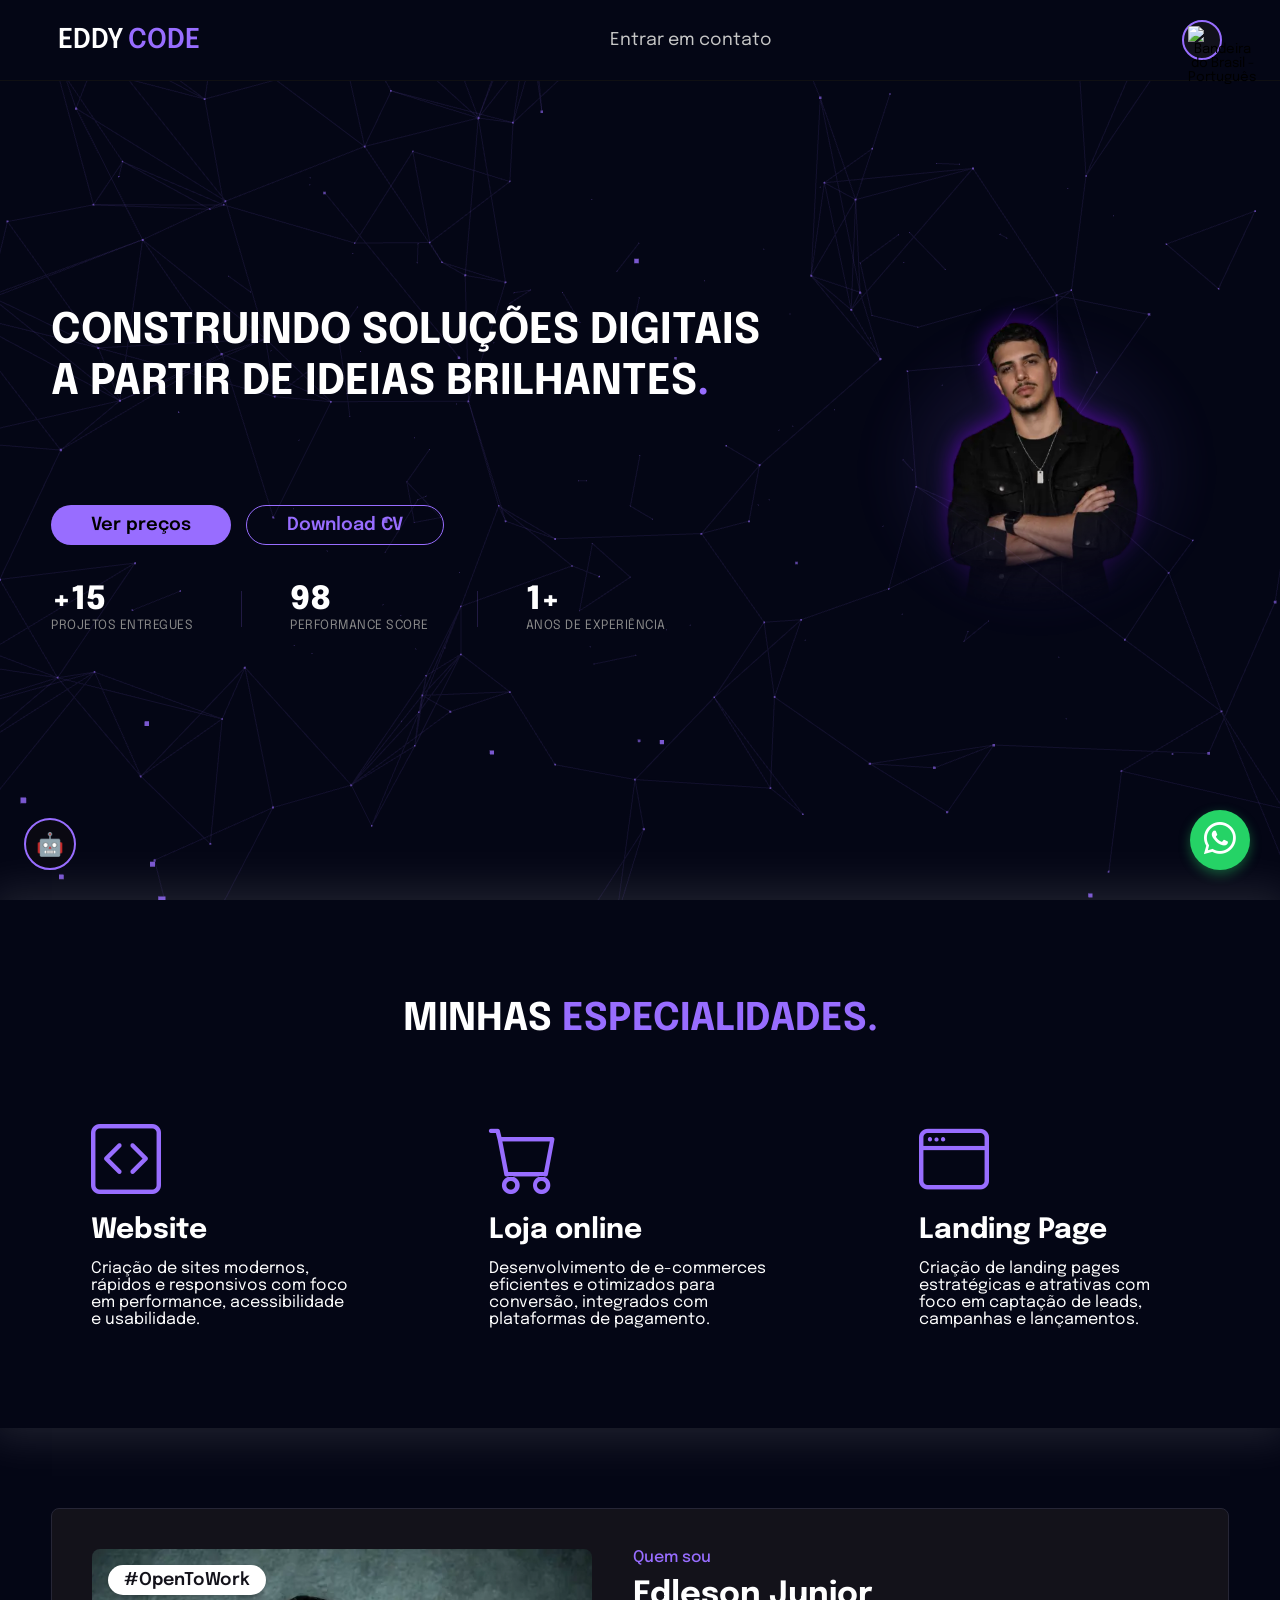
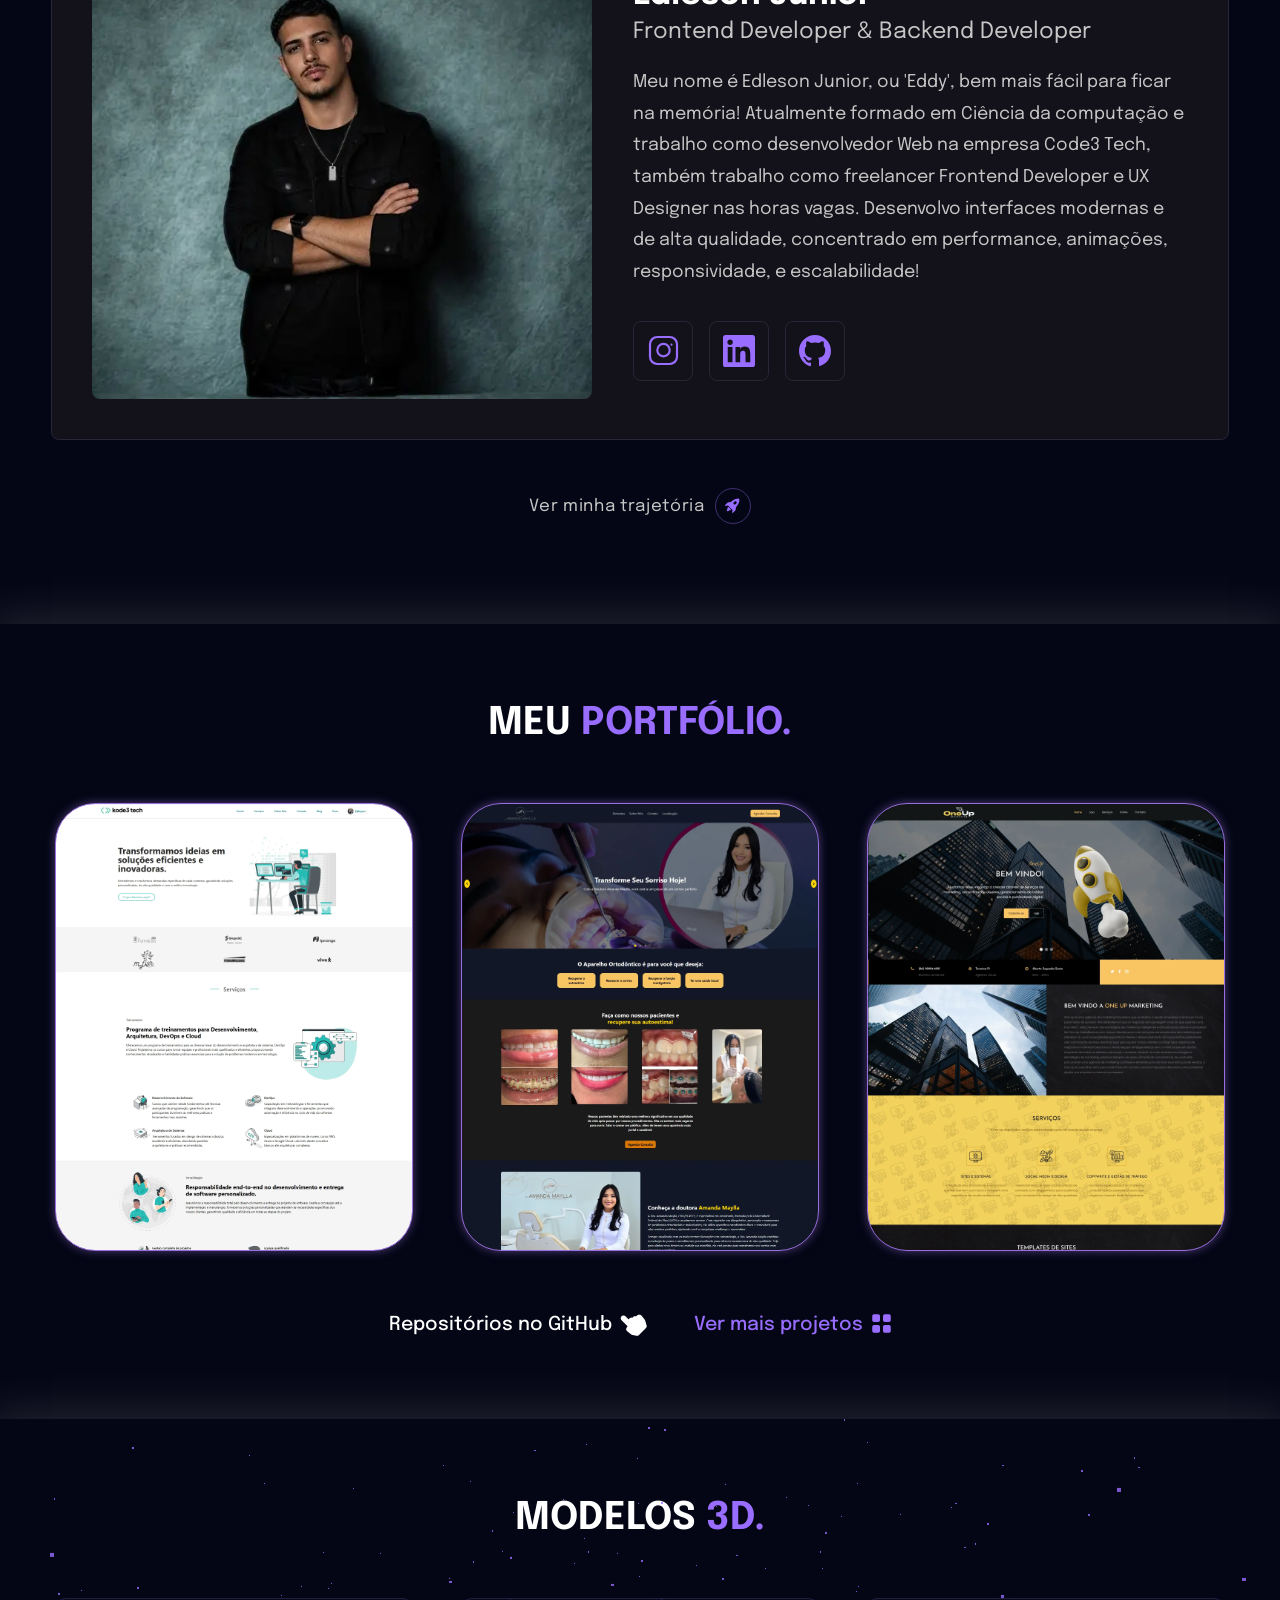
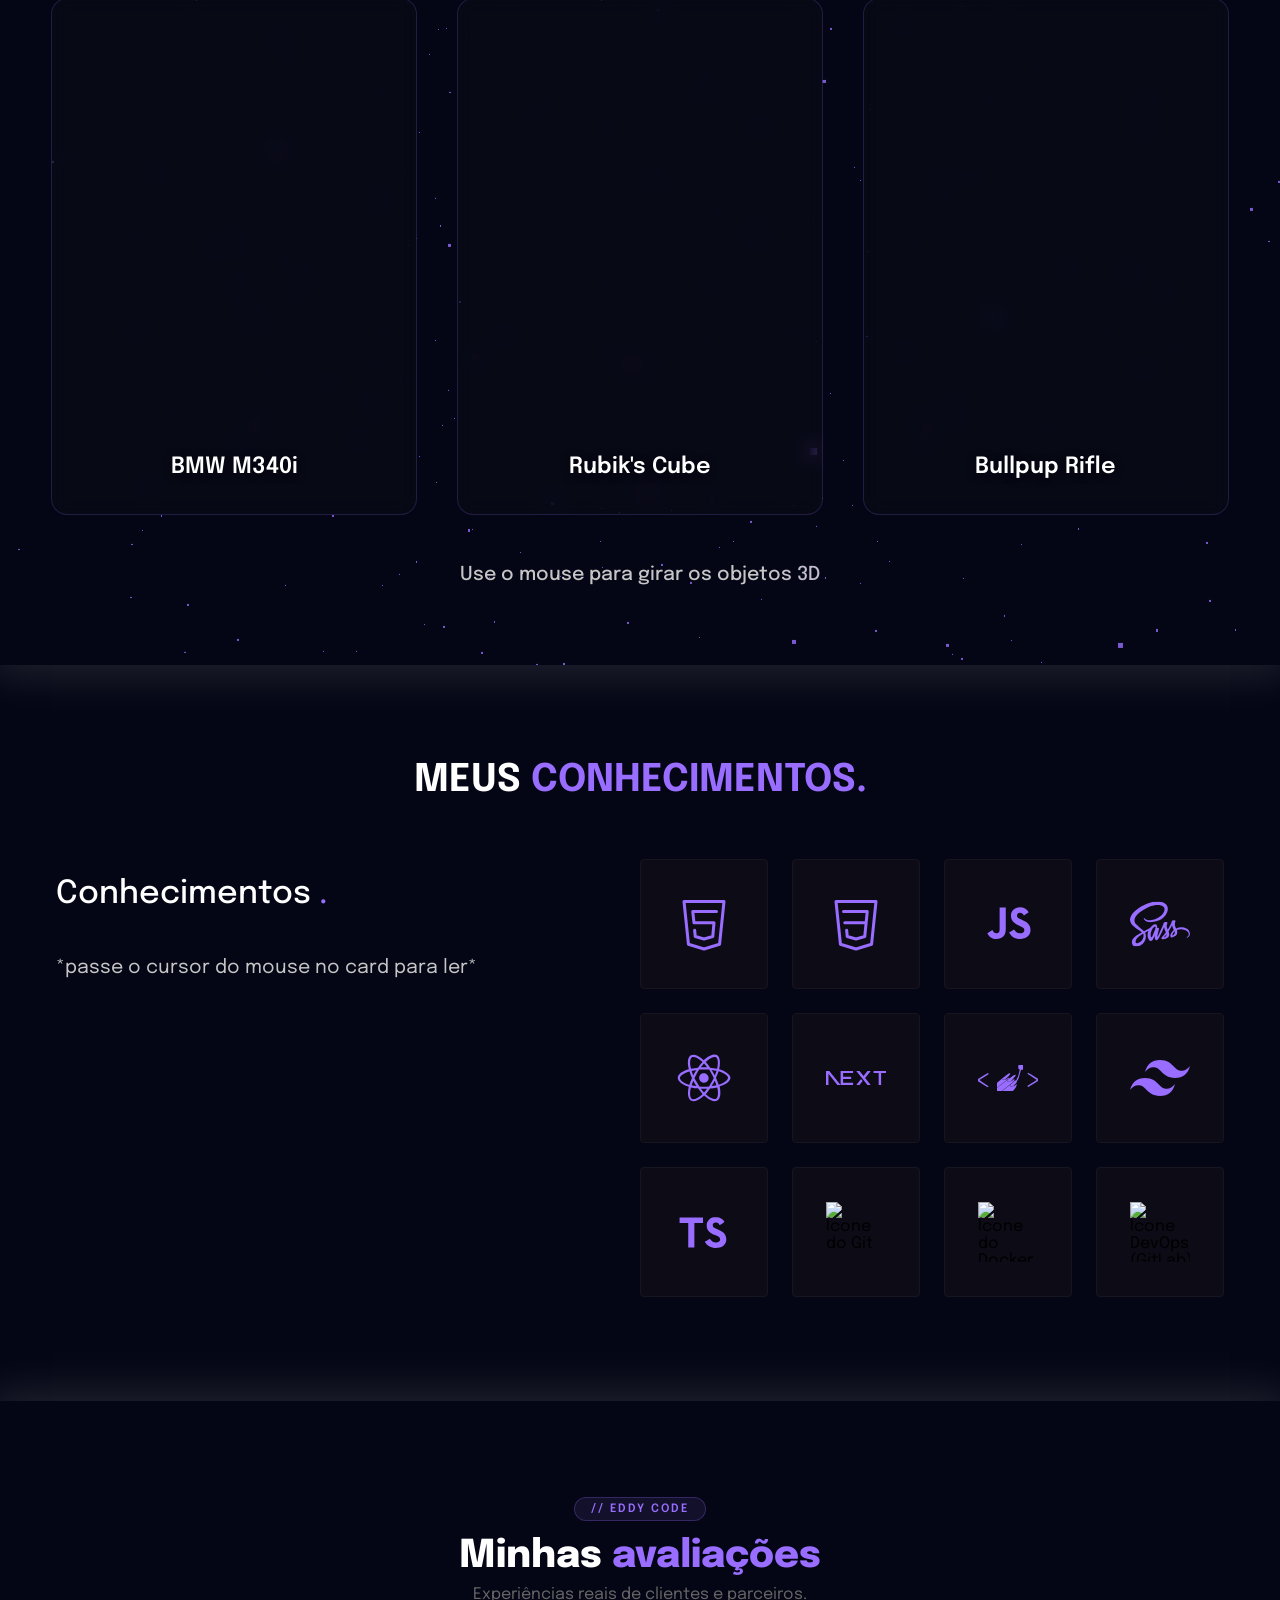
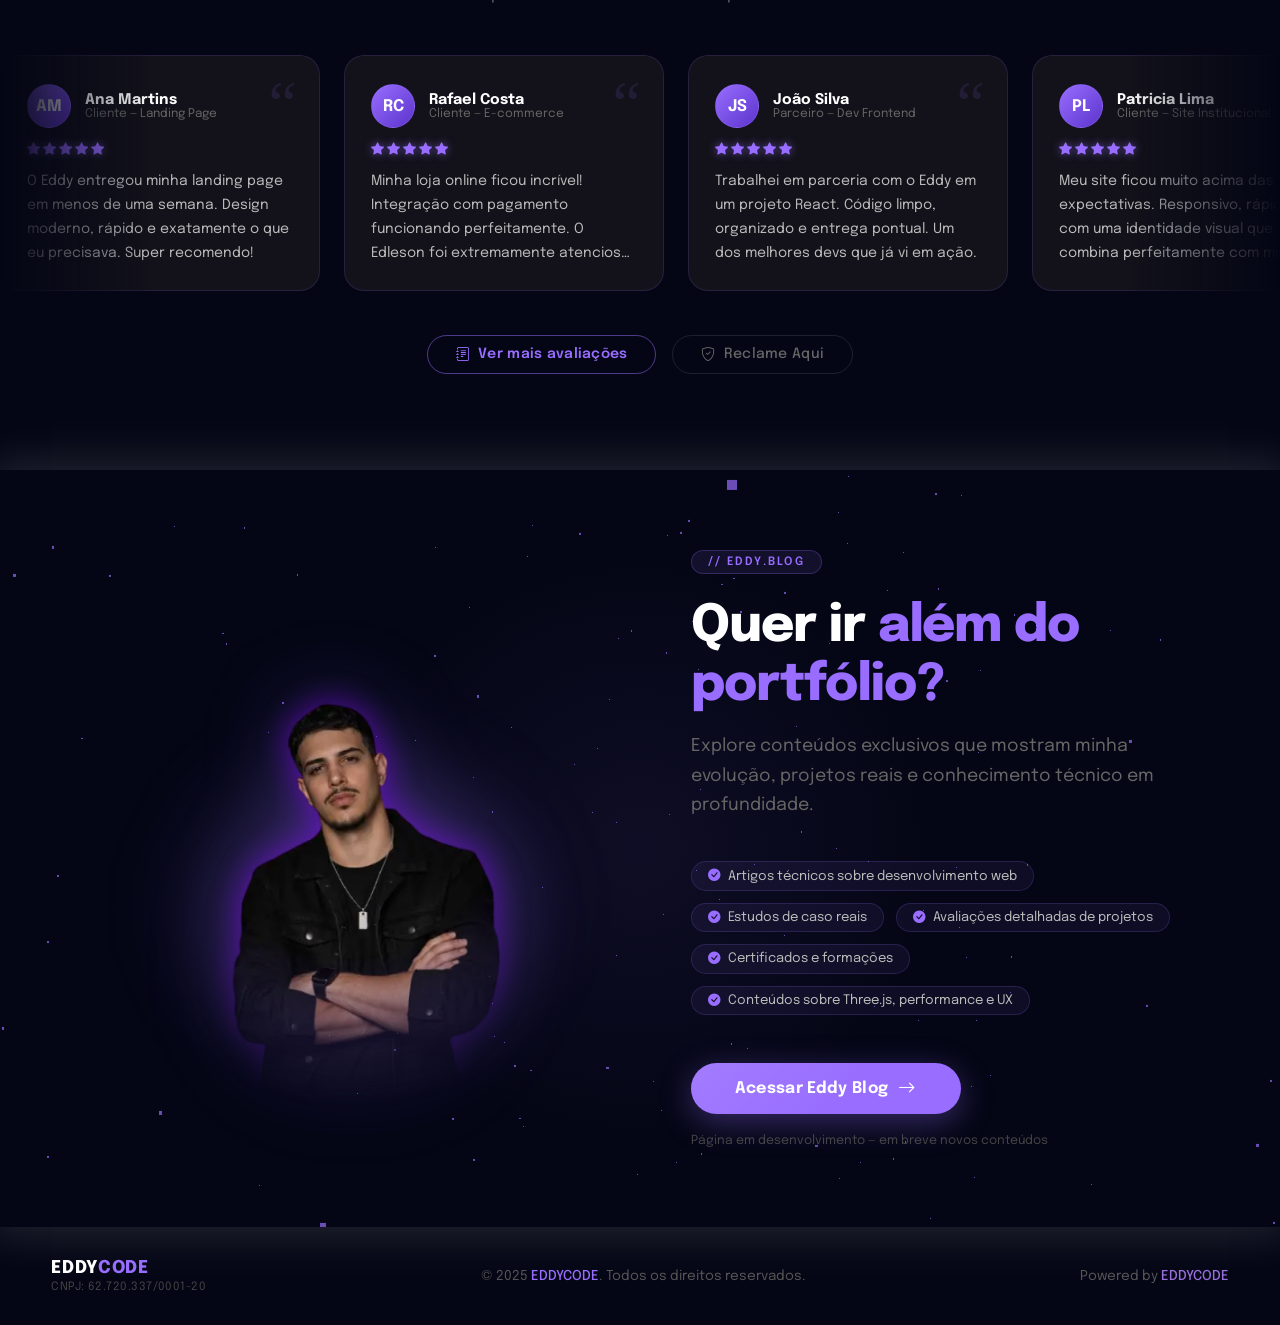
==== commit 419c7bac: "feat(i18n): add full EN/PT language support with dynamic pricing, CV swap and new sections translati" ====
--- a/index.html
+++ b/index.html
@@ -92,7 +92,7 @@
             <p class="typewriter"></p>
             <div class="btn-contato">
               <button class="btn-ver-precos">Ver preços</button>
-              <a href="assets/EdlesonCv.pdf" download><button class="btn-cv">Download CV</button></a>
+              <a href="assets/CV TECH.pdf" download><button class="btn-cv">Download CV</button></a>
             </div>
 
             <div class="hero-metrics">
@@ -1409,7 +1409,6 @@
   <!-- Módulos — já têm defer -->
   <script src="js/main.js" type="module" defer></script>
   <script src="js/models-3d.js" defer></script>
-  <script src="js/translations.js" type="module" defer></script>
   <script src="js/langSwitch.js" type="module" defer></script>
 
   <!-- Scripts restantes — defer -->
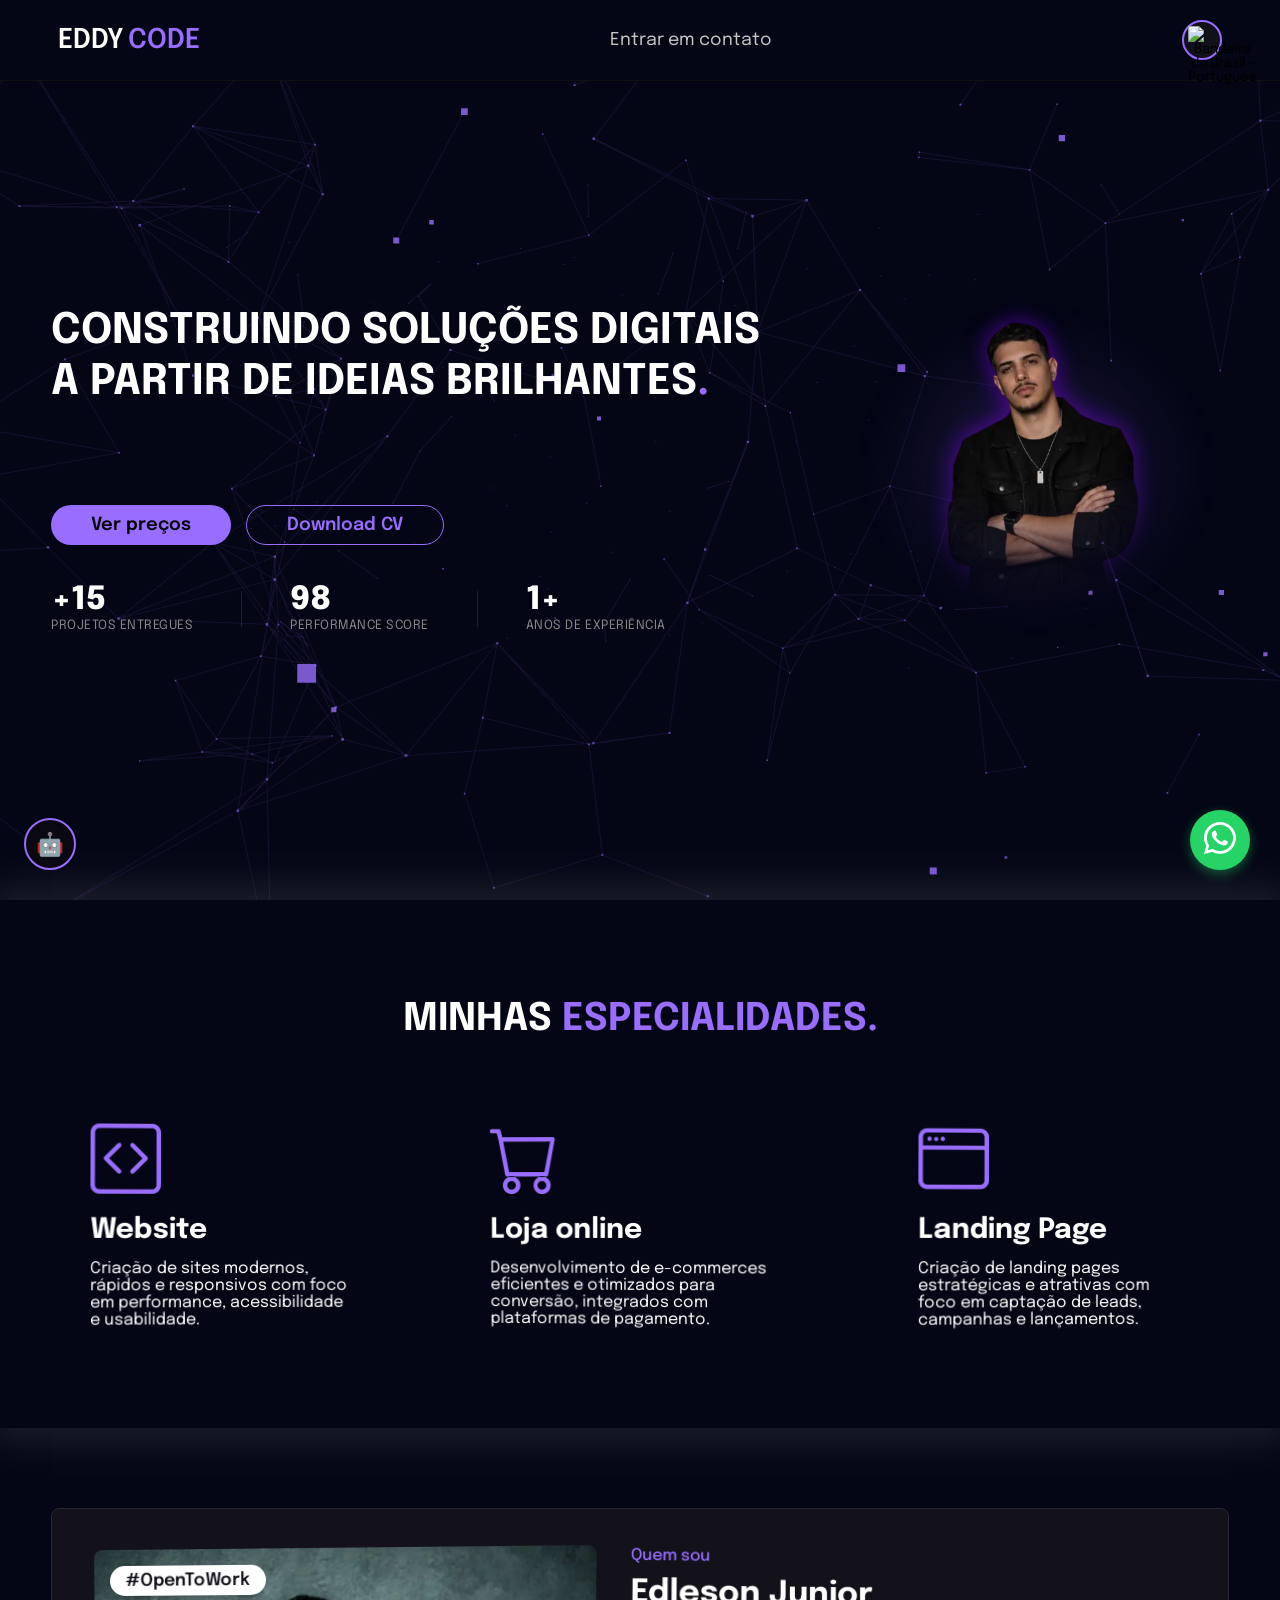
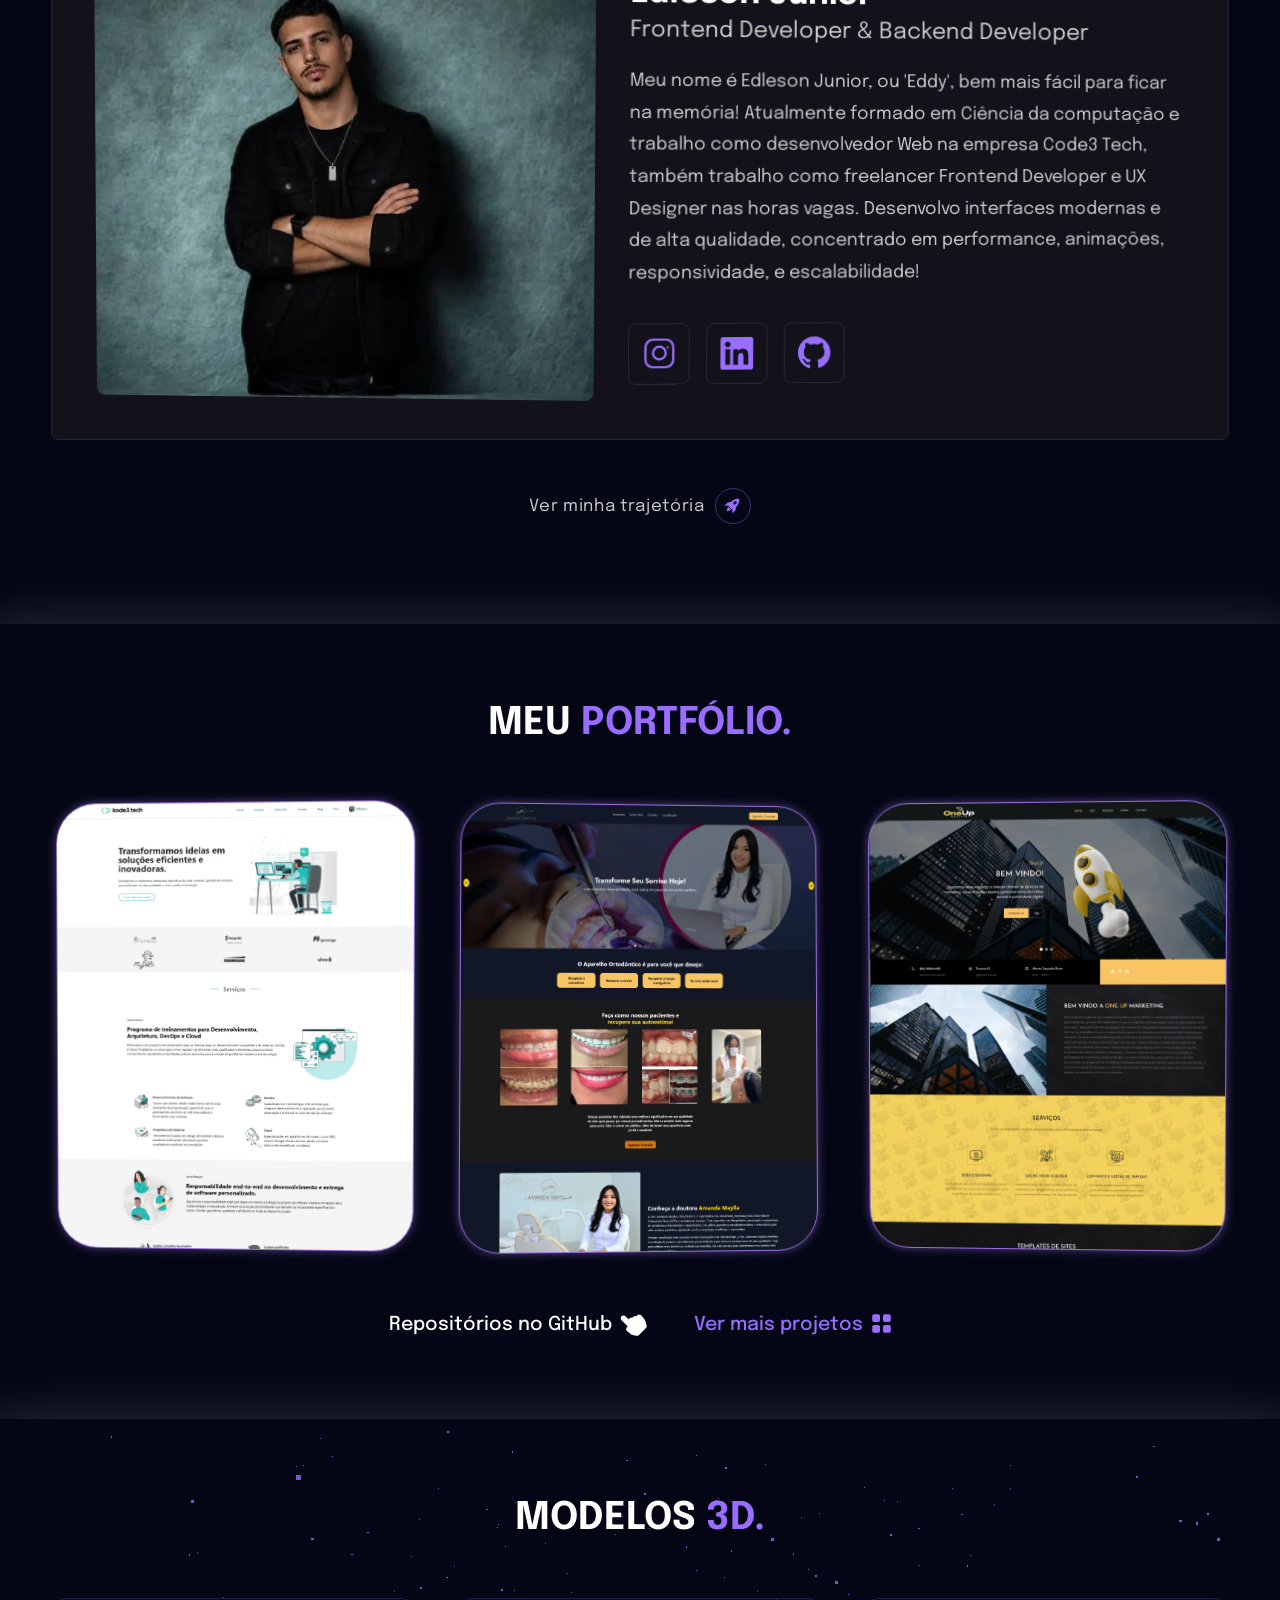
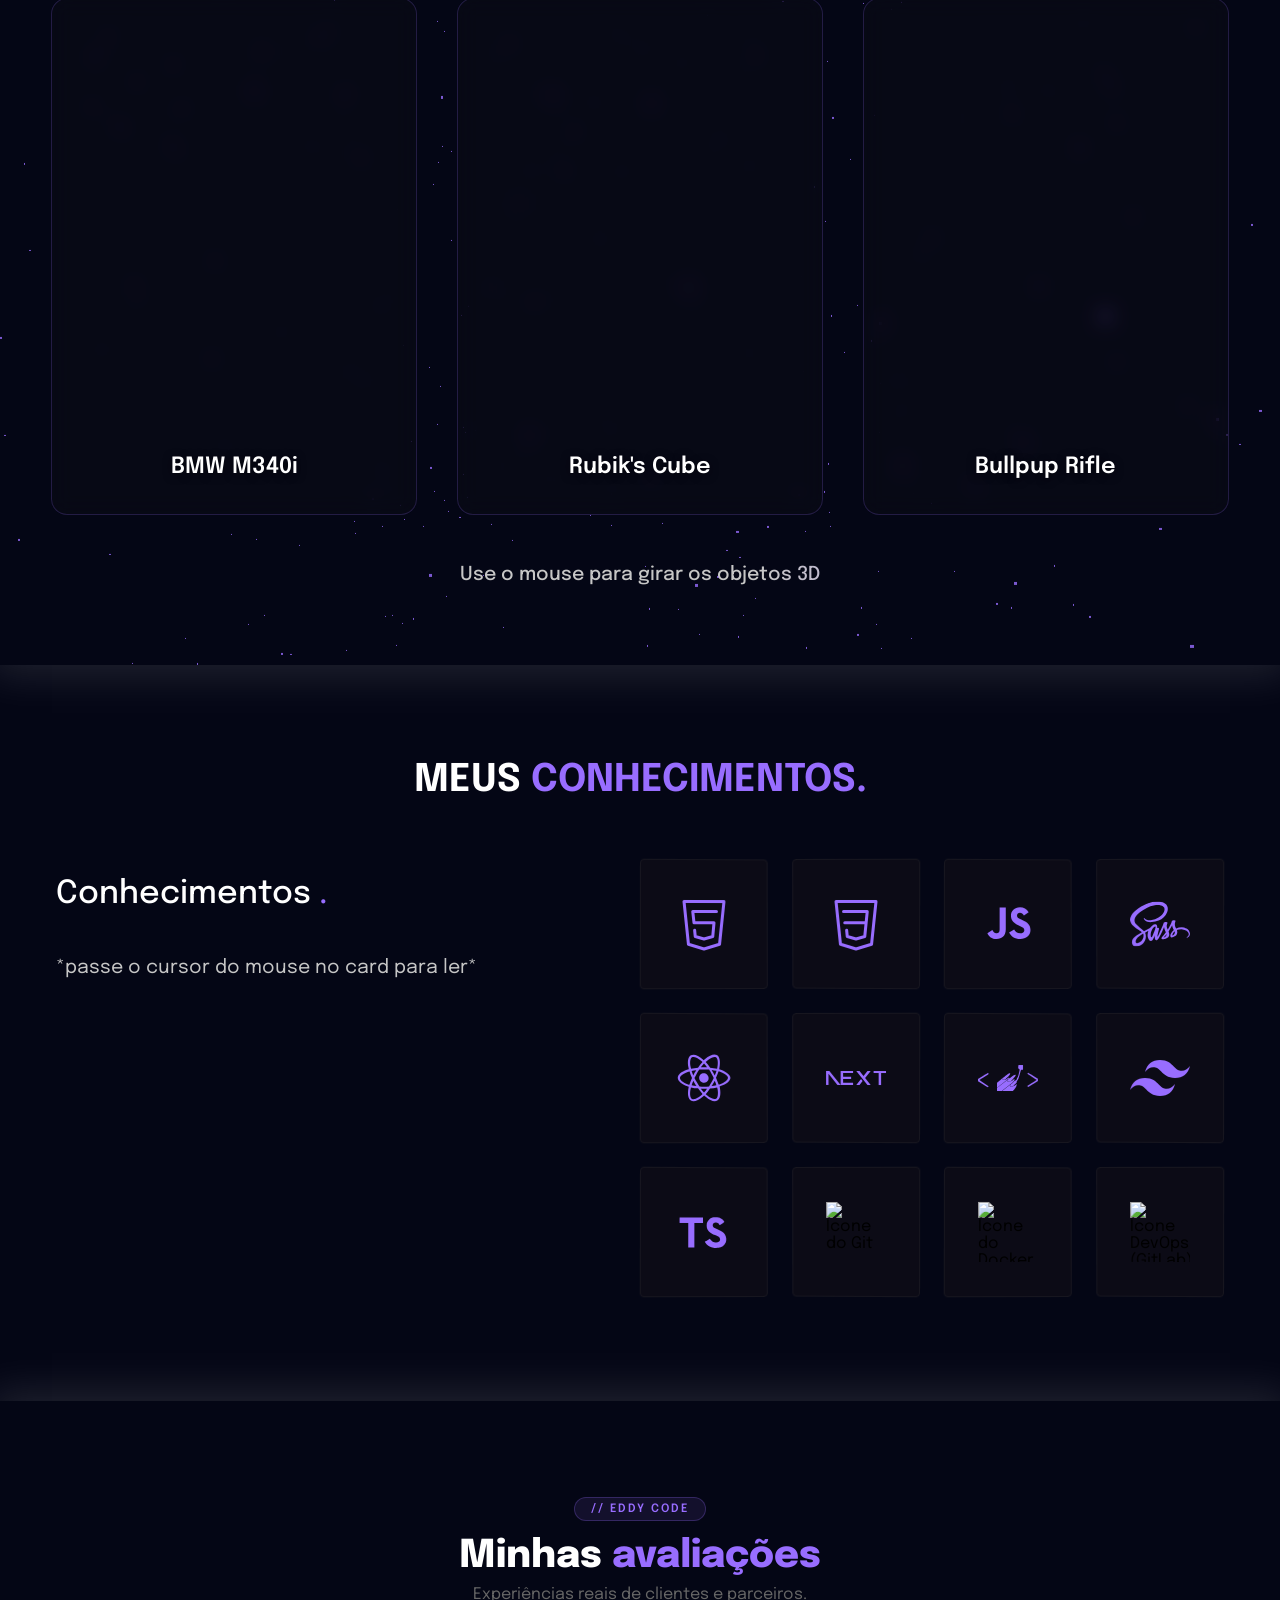
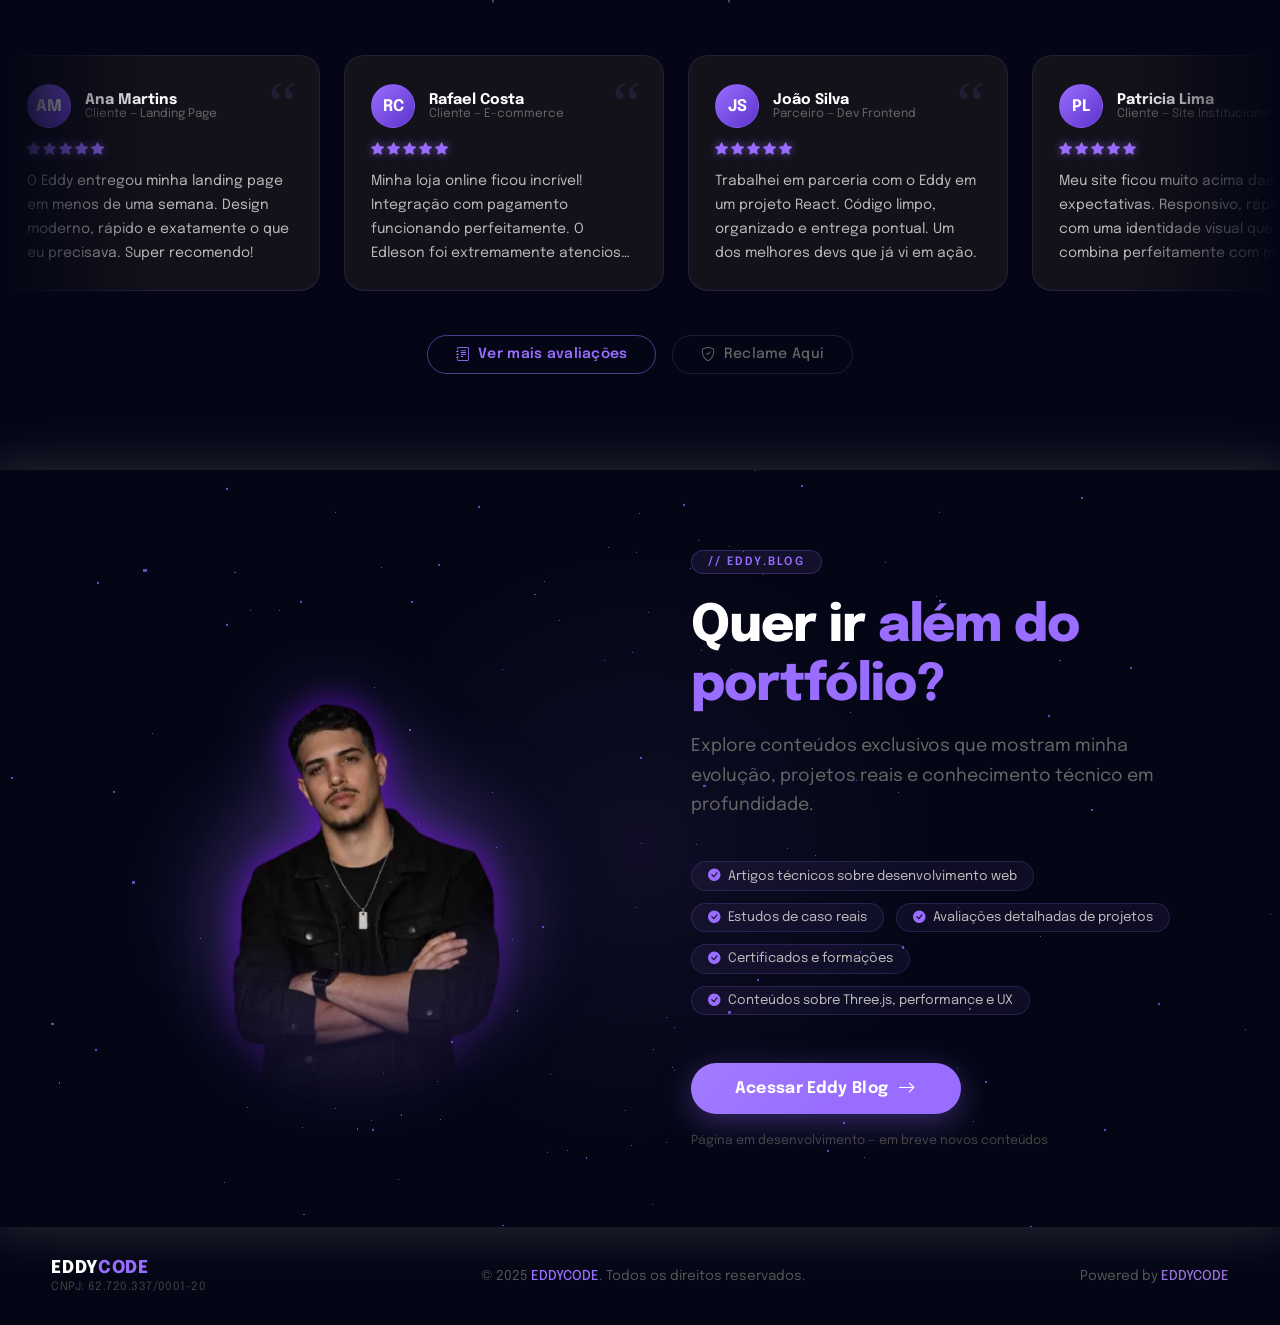
==== commit e0362e9f: "Removing-coments" ====
--- a/index.html
+++ b/index.html
@@ -8,18 +8,18 @@
   <meta name="copyright" content="Edleson Junior 2025" />
   <meta http-equiv="content-language" content="pt-br" />
 
-  <!-- SEO básico -->
+  <!-- SEO -->
   <meta name="description"
     content="Portfólio de Edleson Junior — Desenvolvedor Web Full-Stack especializado em React, Next.js e interfaces modernas." />
 
-  <!-- Preload da imagem crítica do hero (carrega antes de tudo) -->
+  <!-- Preload da imagem crítica do hero -->
   <link rel="preload" as="image" href="assets/eddyPortifolio3.webp" />
 
-  <!-- Preconnect para fontes (antes dos links de font) -->
+  <!-- Preconnect para fontes -->
   <link rel="preconnect" href="https://fonts.googleapis.com" />
   <link rel="preconnect" href="https://fonts.gstatic.com" crossorigin />
 
-  <!-- Fontes otimizadas — só os pesos usados, Poppins removida -->
+  <!-- Fontes -->
   <link href="https://fonts.googleapis.com/css2?family=Epilogue:wght@400;500;700;800&display=swap" rel="stylesheet" />
 
   <!-- Favicon -->
--- a/css/about.css
+++ b/css/about.css
@@ -23,7 +23,6 @@
   flex: 1 1 40%;
   border-radius: 8px;
   height: auto;
-  /* background-image definido via data-bg no HTML para lazy loading */
   background-repeat: no-repeat;
   background-position: center;
   background-size: cover;
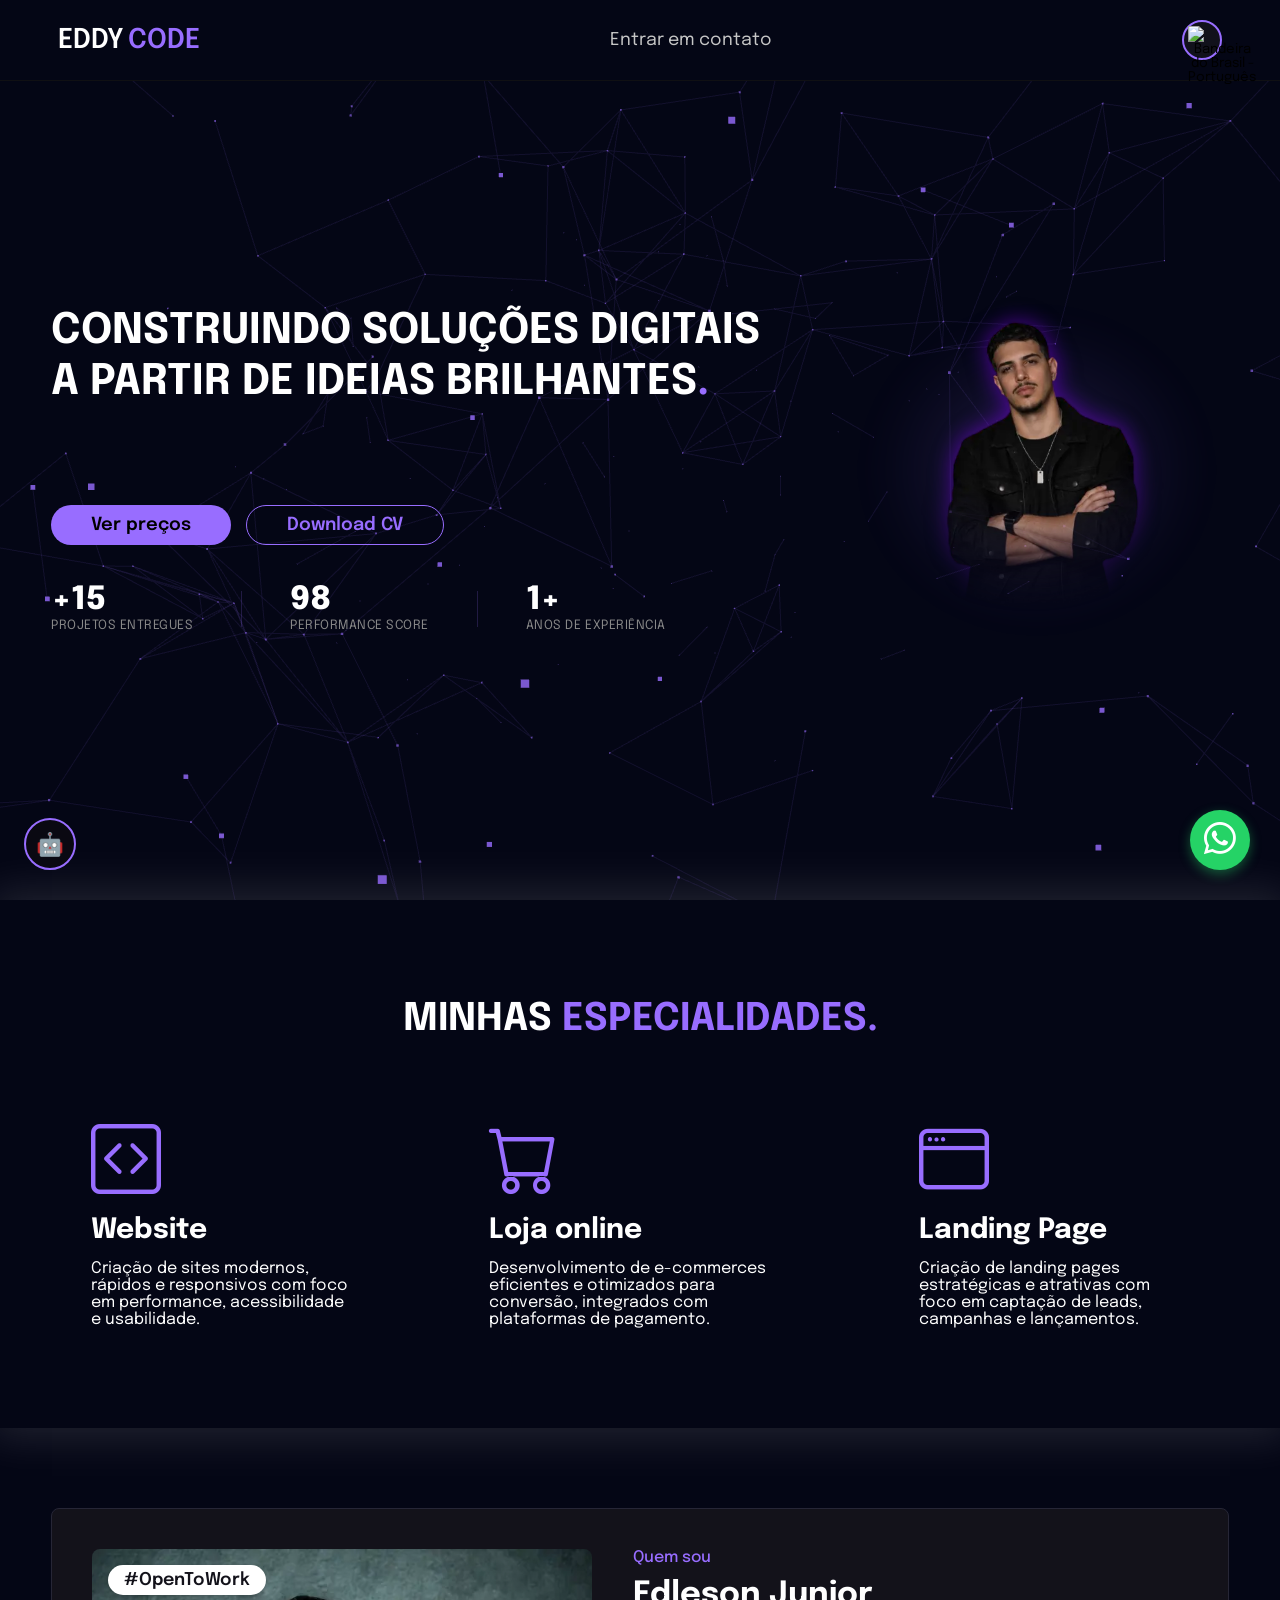
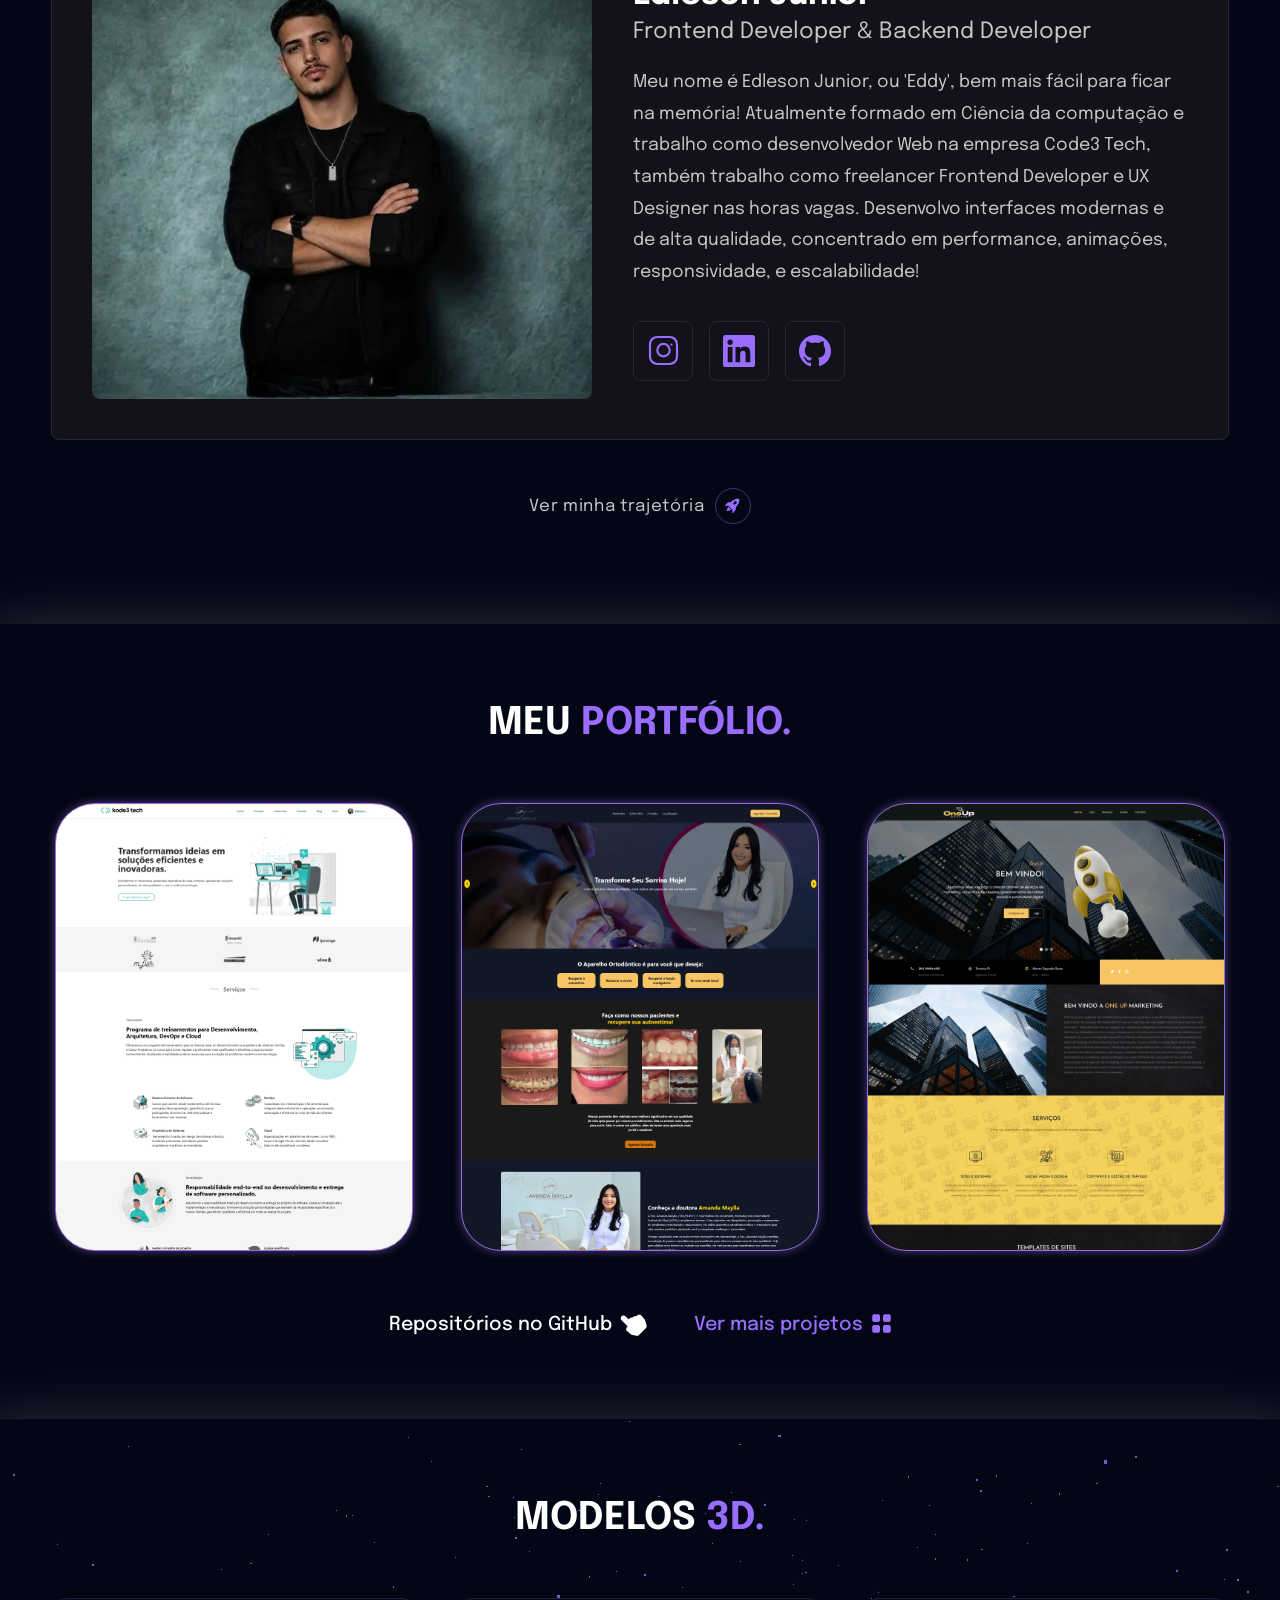
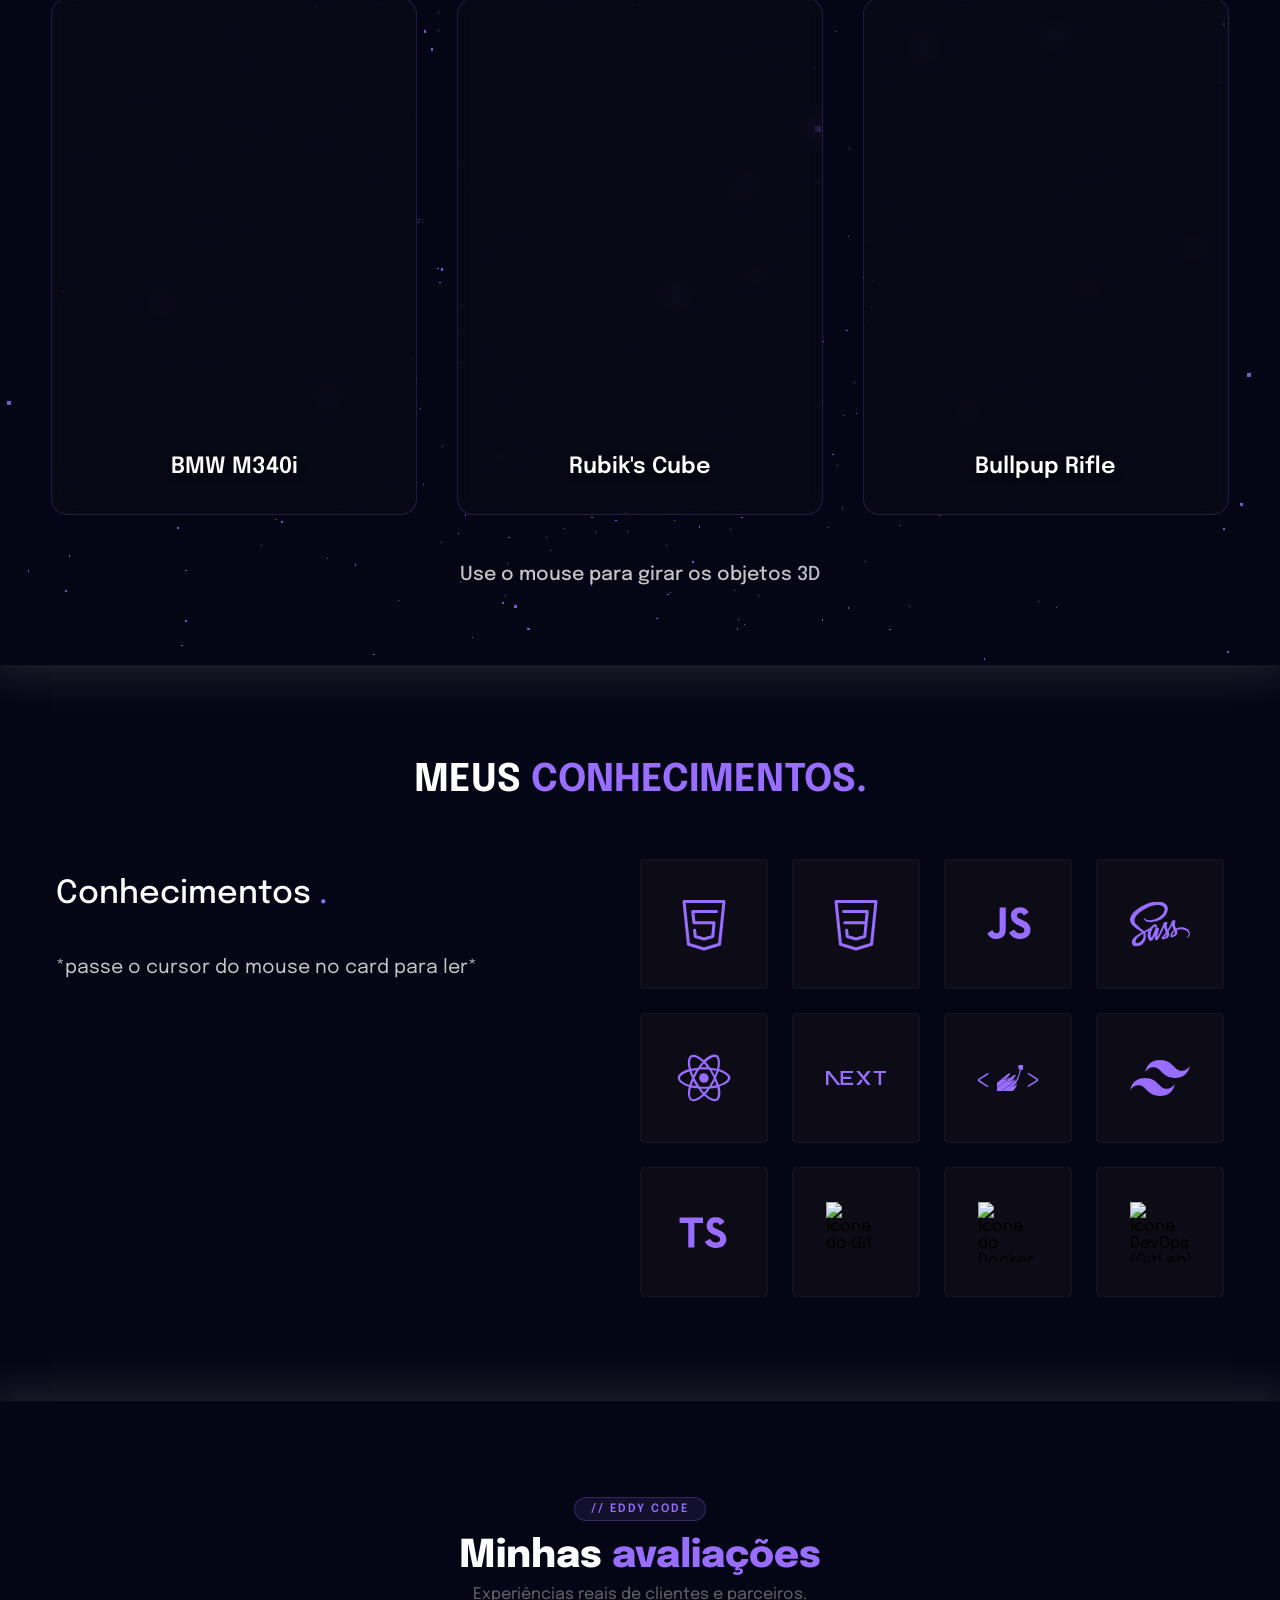
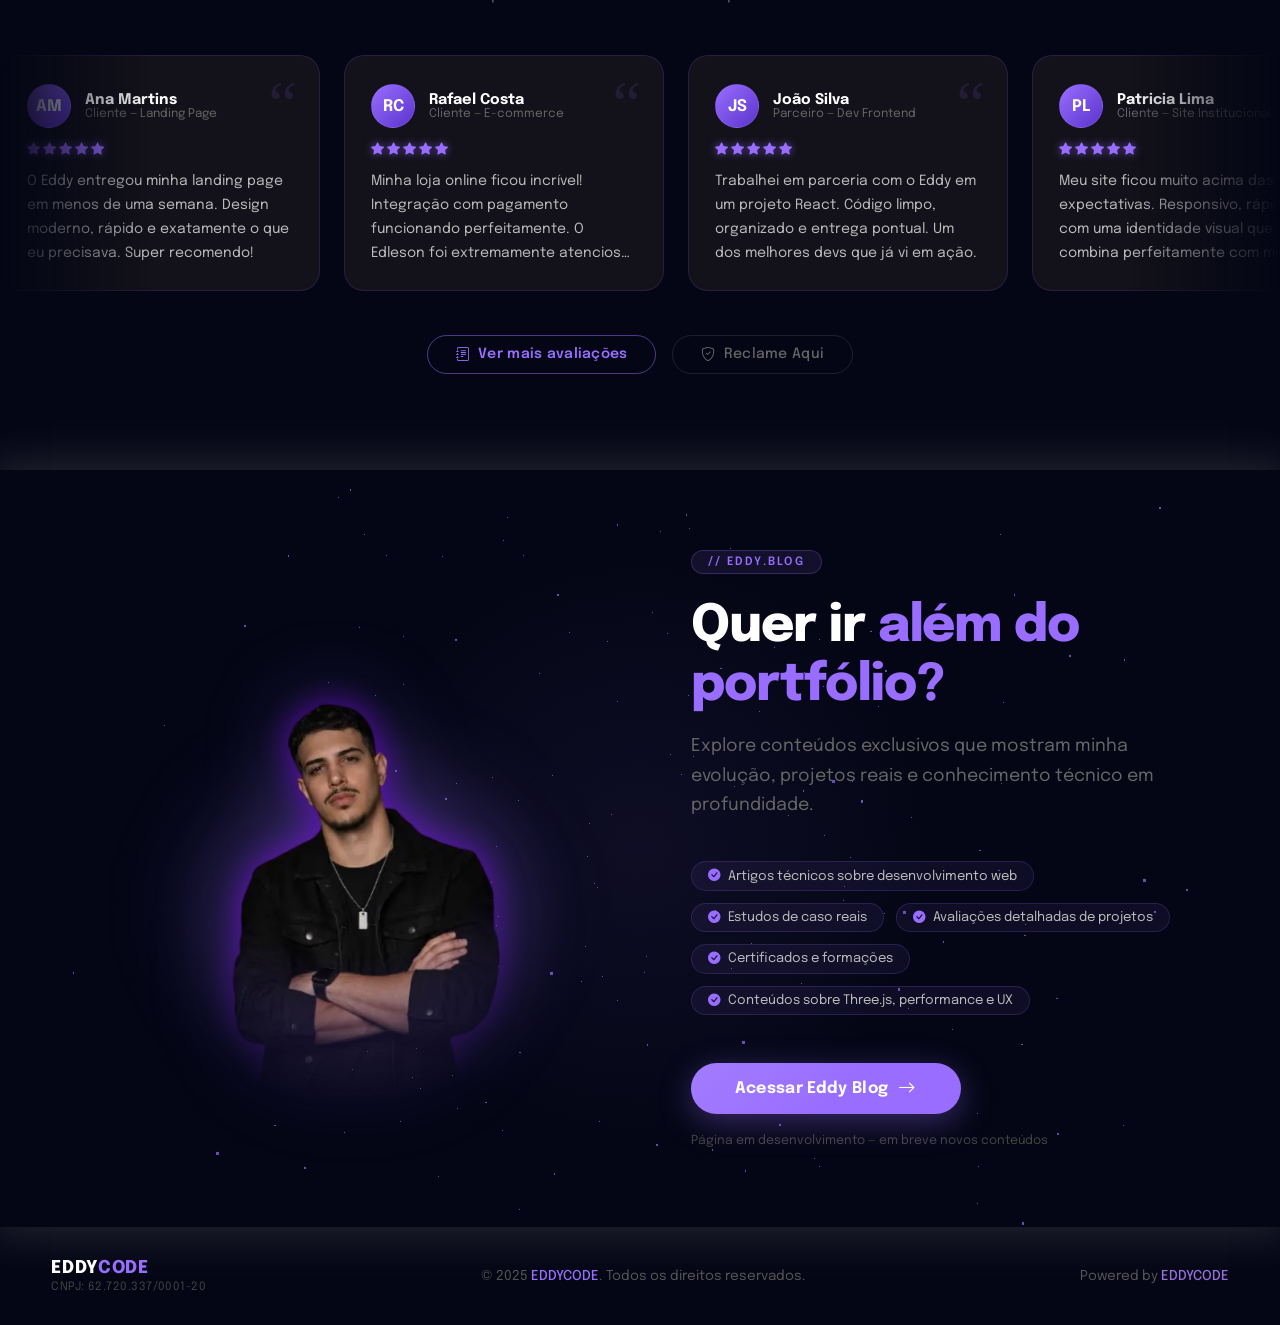
==== commit 9a8eaa8a: "removing images of assets, and add new project in popup" ====
--- a/index.html
+++ b/index.html
@@ -1177,7 +1177,7 @@
         </div>
 
         <div class="projeto-card" data-category="front">
-          <img class="projeto-card__img" src="assets/projetos/projeto5.png" alt="YasminP" />
+          <img class="projeto-card__img" src="assets/projetos/projeto5.webp" alt="YasminP" />
           <div class="projeto-card__content">
             <h3 class="projeto-card__title">Portifólio Social Media</h3>
             <div class="projeto-card__tags">
@@ -1194,7 +1194,7 @@
             <div class="projeto-card__actions">
               <a href="https://yasminlabanca.vercel.app" target="_blank" rel="noopener"
                 class="projeto-btn projeto-btn--deploy"><i class="bi bi-box-arrow-up-right"></i> Deploy</a>
-              <a href="https://github.com/edlesonjrr/YasminPortifolio" target="_blank" rel="noopener"
+              <a href="https://github.com/edlesonjrr/portifolio-social-media.git" target="_blank" rel="noopener"
                 class="projeto-btn projeto-btn--github"><i class="bi bi-github"></i> GitHub</a>
             </div>
           </div>
@@ -1320,6 +1320,30 @@
             </div>
           </div>
         </div>
+
+        <div class="projeto-card" data-category="front">
+          <img class="projeto-card__img" src="assets/projetos/projeto11.webp" alt="Netinho" loading="lazy" />
+          <div class="projeto-card__content">
+            <h3 class="projeto-card__title">Netinho's</h3>
+            <div class="projeto-card__tags">
+              <span class="projeto-tag">Html</span>
+              <span class="projeto-tag">CSS</span>
+              <span class="projeto-tag">Javascript</span>
+              <span class="projeto-tag">Three.Js</span>
+            </div>
+            <p class="projeto-card__desc">
+              Netinho's é um projeto front-end, com intuito de humor, como um portifólio feito para mostrar as
+              habilidades do "Netinho" de forma mais descontraída, mas chamativa e engraçada. Sem a intenção de uso para
+              encontrar trabalhos, mas sim entreter o usuário que está acessando sua LadingPage.
+            </p>
+            <div class="projeto-card__actions">
+              <a href="https://portifolio-neto-ruddy.vercel.app" target="_blank" rel="noopener"
+                class="projeto-btn projeto-btn--deploy"><i class="bi bi-box-arrow-up-right"></i> Deploy</a>
+              <a href="https://github.com/edlesonjrr/portifolio-neto.git" target="_blank" rel="noopener"
+                class="projeto-btn projeto-btn--github"><i class="bi bi-github"></i> GitHub</a>
+            </div>
+          </div>
+        </div>
       </div>
     </div>
   </div>
--- a/css/popup.css
+++ b/css/popup.css
@@ -405,6 +405,9 @@
 .projeto-card.animate:nth-child(10) {
   animation-delay: 0.75s;
 }
+.projeto-card.animate:nth-child(11) {
+  animation-delay: 0.75s;
+}
 
 /* ============================================
    FILTROS DO POPUP
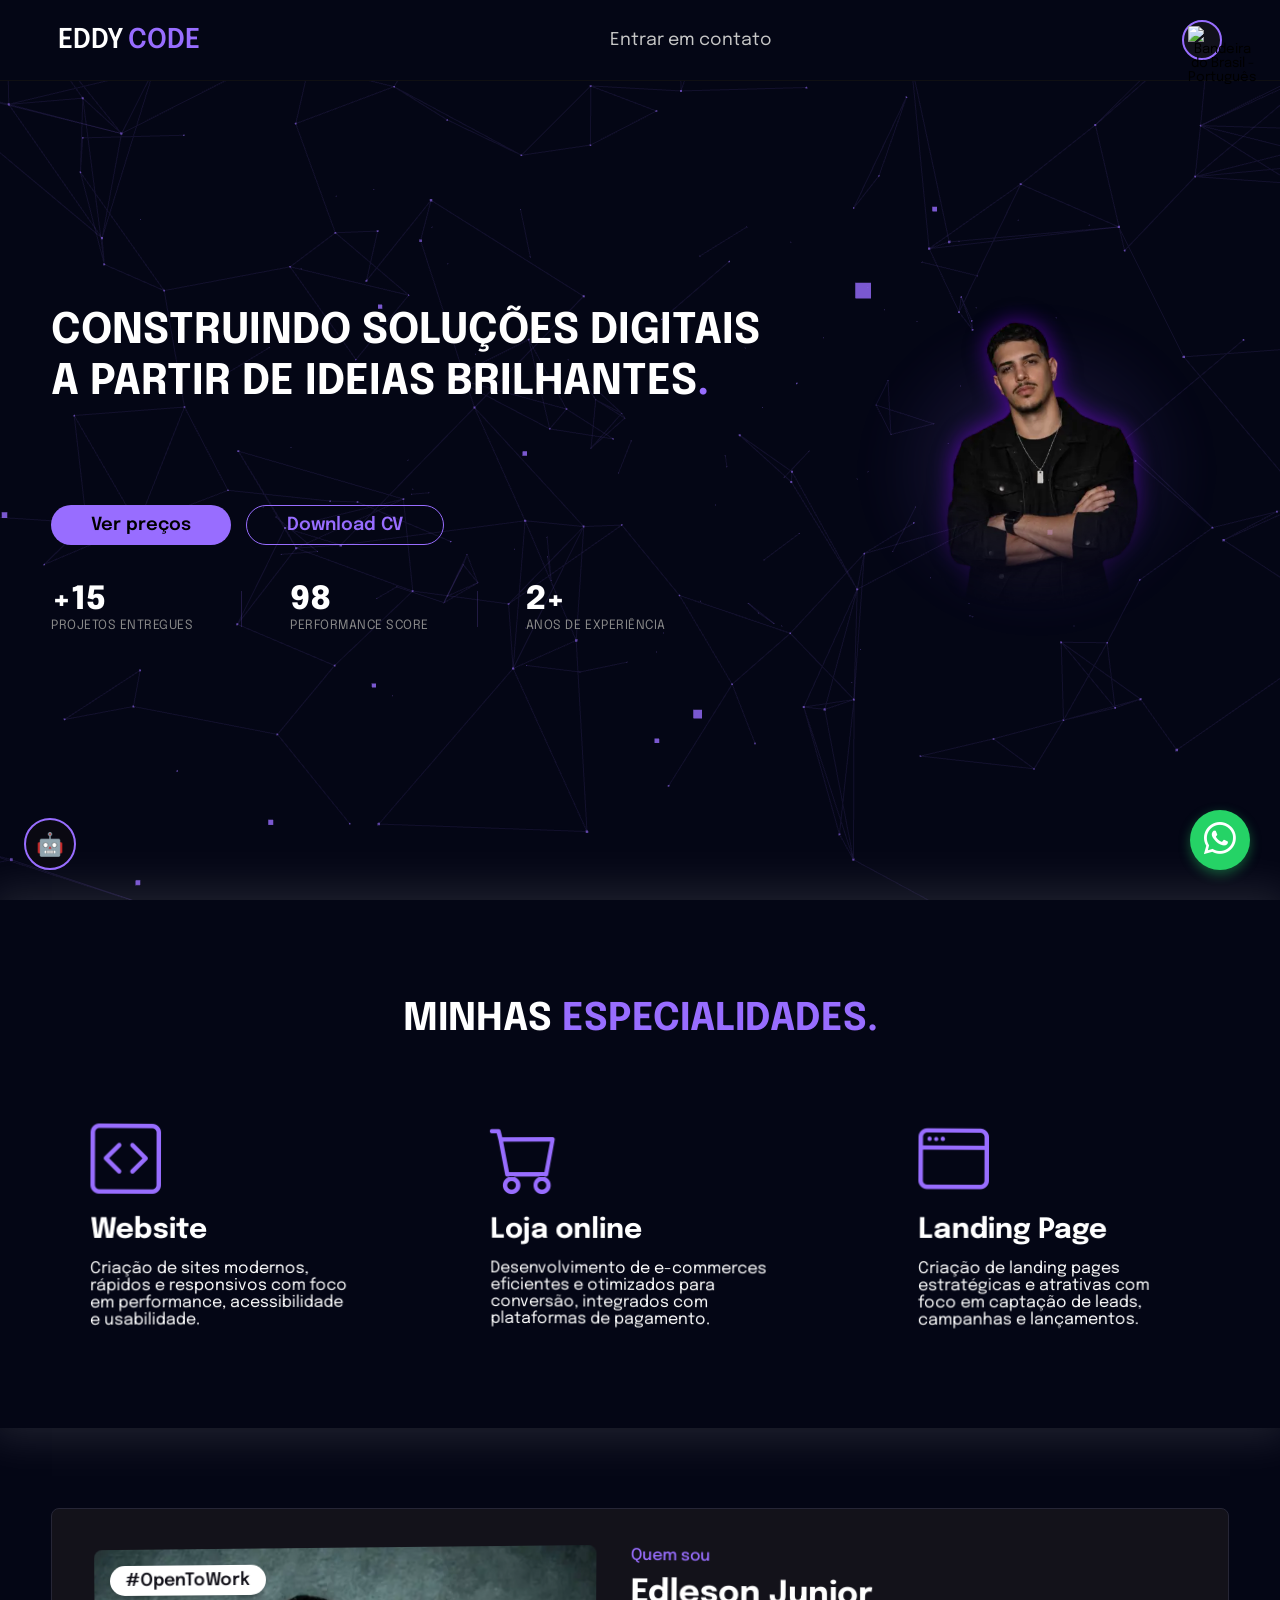
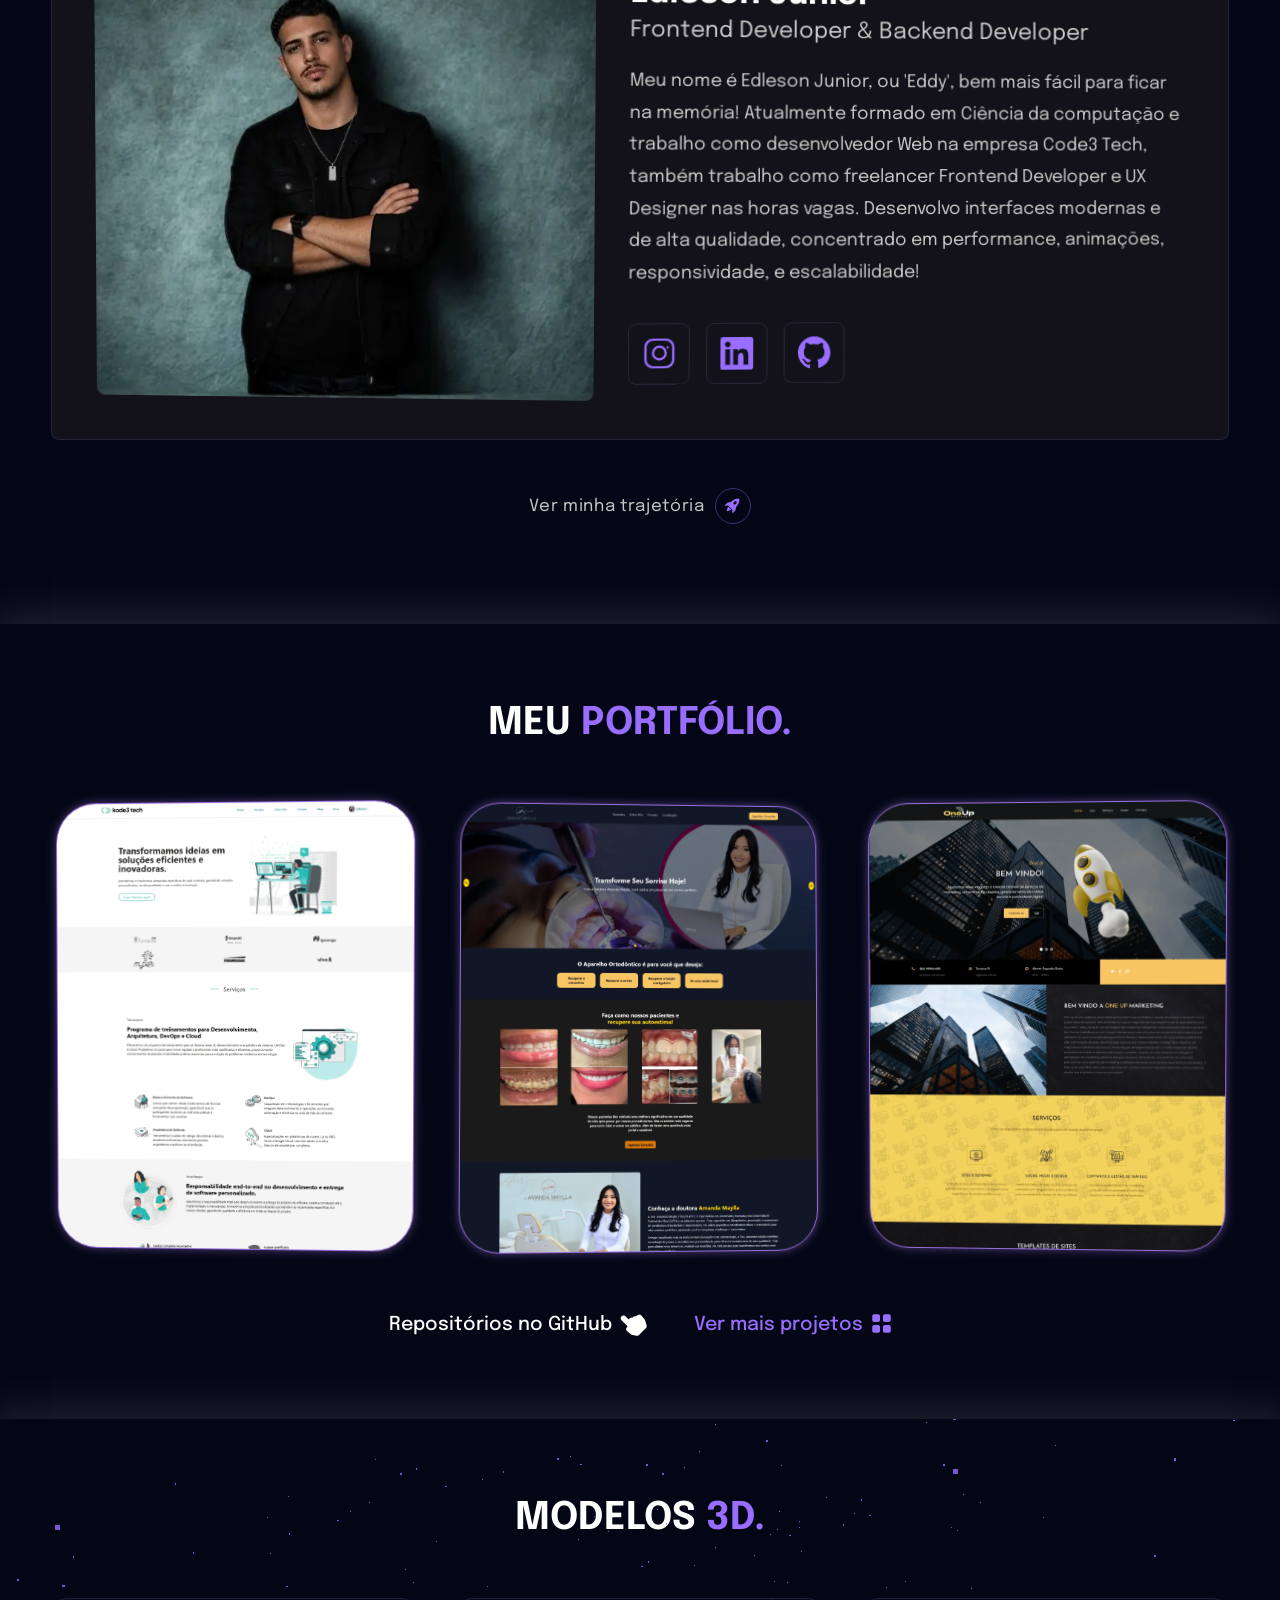
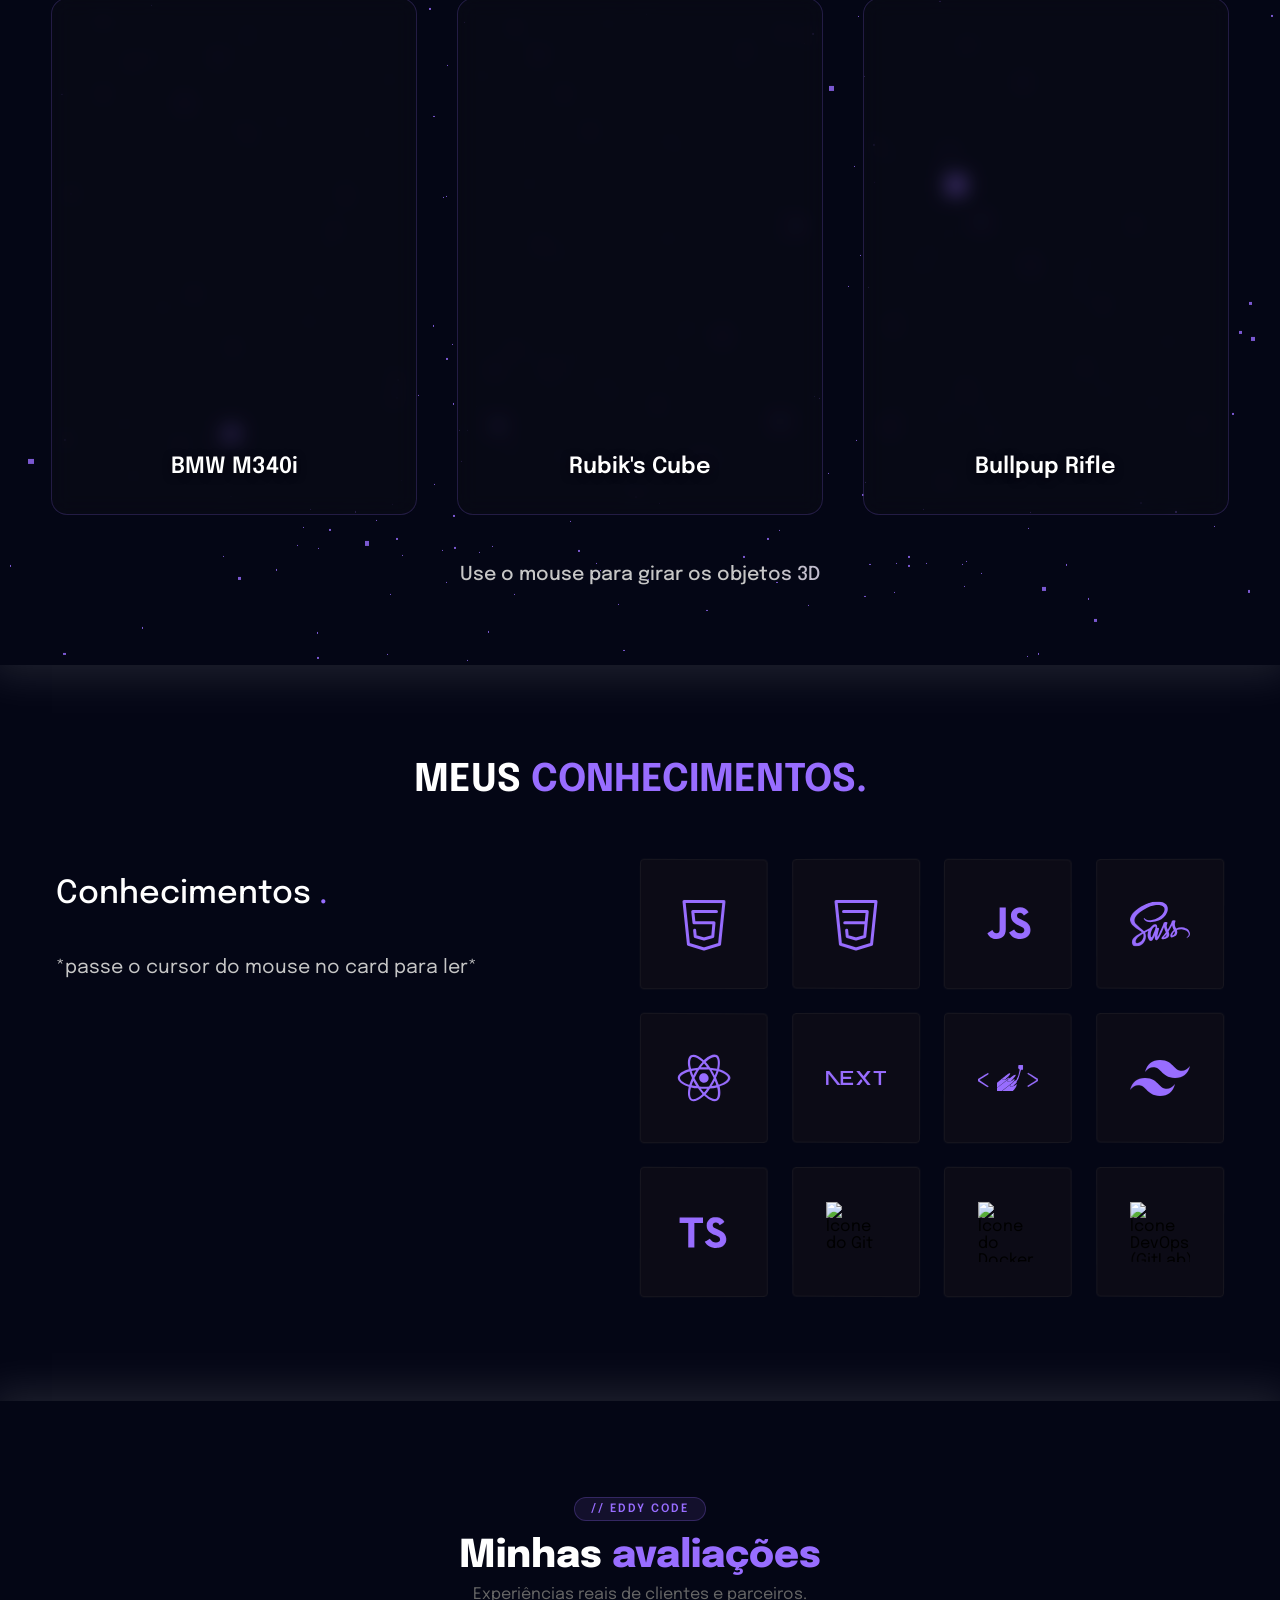
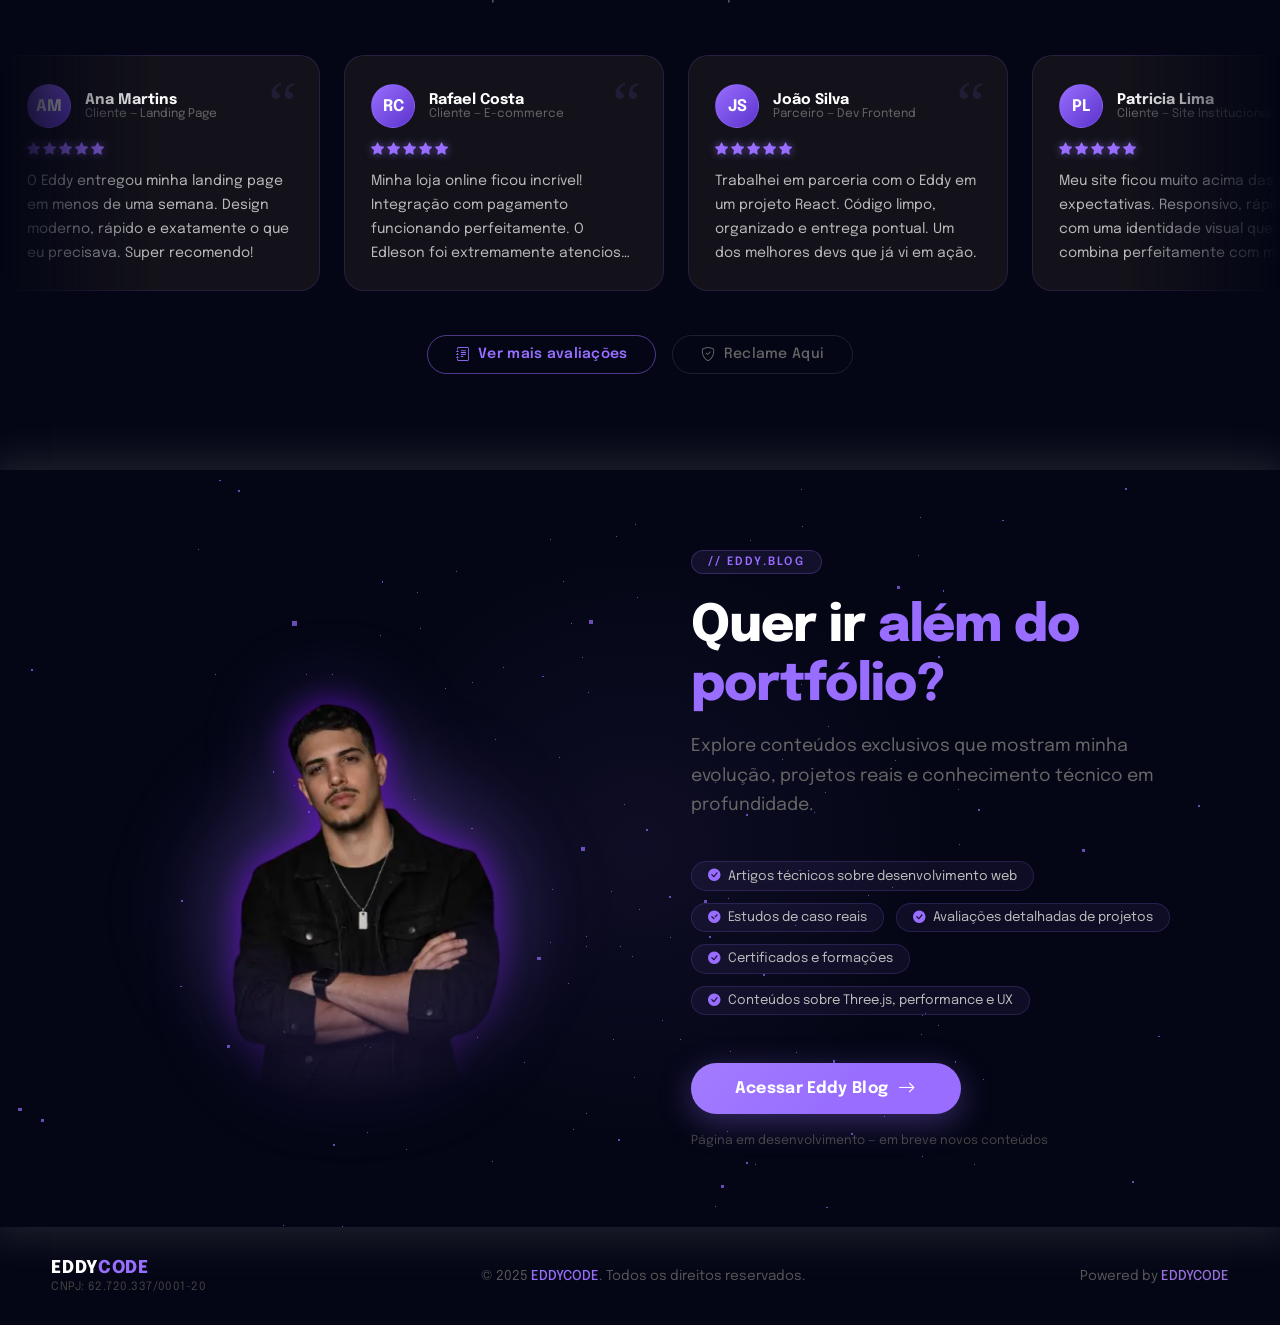
==== commit 821b21cf: "Changing princins and add texts" ====
--- a/index.html
+++ b/index.html
@@ -108,7 +108,7 @@
               </div>
               <div class="metric-divider"></div>
               <div class="metric-item">
-                <span class="metric-value" data-target="1" data-prefix="" data-suffix="+" data-duration="1200">0</span>
+                <span class="metric-value" data-target="2" data-prefix="" data-suffix="+" data-duration="1200">0</span>
                 <span class="metric-label">Anos de experiência</span>
               </div>
             </div>
@@ -137,6 +137,7 @@
         </div>
 
         <div class="pricing-grid">
+
           <!-- LANDING PAGE -->
           <div class="pricing-card">
             <div class="pricing-icon">
@@ -145,28 +146,27 @@
             <div class="pricing-name">Landing Page</div>
             <div class="pricing-price">
               <span class="pricing-from">a partir de</span>
-              <div class="pricing-value"><sup>R$</sup>800</div>
+              <div class="pricing-price-block">
+                <div class="pricing-old-price">
+                  <sup>R$</sup>
+                  <span class="old-value">1.200</span>
+                  <span class="pricing-discount-badge">−33%</span>
+                </div>
+                <div class="pricing-value"><sup>R$</sup>800</div>
+                <span class="pricing-current-label">↳ preço atual</span>
+              </div>
             </div>
             <div class="pricing-deadline">
               <i class="bi bi-clock"></i> 5 a 10 dias
             </div>
             <div class="pricing-divider"></div>
             <ul class="pricing-features">
-              <li>
-                <i class="bi bi-check-circle-fill"></i>Design moderno e
-                responsivo
-              </li>
-              <li>
-                <i class="bi bi-check-circle-fill"></i>1 página estratégica
-              </li>
+              <li><i class="bi bi-check-circle-fill"></i>Design moderno e responsivo</li>
+              <li><i class="bi bi-check-circle-fill"></i>1 página estratégica</li>
               <li><i class="bi bi-check-circle-fill"></i>SEO básico</li>
-              <li>
-                <i class="bi bi-check-circle-fill"></i>Performance otimizada
-              </li>
-              <li>
-                <i class="bi bi-check-circle-fill"></i>Integração com WhatsApp
-              </li>
-              <li><i class="bi bi-check-circle-fill"></i>Deploy na Vercel</li>
+              <li><i class="bi bi-check-circle-fill"></i>Performance otimizada</li>
+              <li><i class="bi bi-check-circle-fill"></i>Integração com WhatsApp</li>
+              <li><i class="bi bi-check-circle-fill"></i>Hospedagem gratuita</li>
             </ul>
             <button class="pricing-cta" data-package="landing">
               Solicitar este projeto
@@ -180,7 +180,15 @@
             <div class="pricing-name">Site Institucional</div>
             <div class="pricing-price">
               <span class="pricing-from">a partir de</span>
-              <div class="pricing-value"><sup>R$</sup>1.800</div>
+              <div class="pricing-price-block">
+                <div class="pricing-old-price">
+                  <sup>R$</sup>
+                  <span class="old-value">2.800</span>
+                  <span class="pricing-discount-badge">−36%</span>
+                </div>
+                <div class="pricing-value"><sup>R$</sup>1.800</div>
+                <span class="pricing-current-label">↳ preço atual</span>
+              </div>
             </div>
             <div class="pricing-deadline">
               <i class="bi bi-clock"></i> 10 a 20 dias
@@ -188,22 +196,11 @@
             <div class="pricing-divider"></div>
             <ul class="pricing-features">
               <li><i class="bi bi-check-circle-fill"></i>Até 5 páginas</li>
-              <li>
-                <i class="bi bi-check-circle-fill"></i>Layout personalizado
-              </li>
+              <li><i class="bi bi-check-circle-fill"></i>Layout personalizado</li>
               <li><i class="bi bi-check-circle-fill"></i>SEO inicial</li>
-              <li>
-                <i class="bi bi-check-circle-fill"></i>Integração com
-                formulário
-              </li>
-              <li>
-                <i class="bi bi-check-circle-fill"></i>Painel simples
-                (opcional)
-              </li>
-              <li>
-                <i class="bi bi-check-circle-fill"></i>Deploy e config de
-                domínio
-              </li>
+              <li><i class="bi bi-check-circle-fill"></i>Integração com formulário</li>
+              <li><i class="bi bi-check-circle-fill"></i>Painel simples (opcional)</li>
+              <li><i class="bi bi-check-circle-fill"></i>Deploy e config de domínio</li>
             </ul>
             <button class="pricing-cta" data-package="institucional">
               Solicitar este projeto
@@ -218,35 +215,66 @@
             <div class="pricing-name">E-commerce</div>
             <div class="pricing-price">
               <span class="pricing-from">a partir de</span>
-              <div class="pricing-value"><sup>R$</sup>3.500</div>
+              <div class="pricing-price-block">
+                <div class="pricing-old-price">
+                  <sup>R$</sup>
+                  <span class="old-value">5.000</span>
+                  <span class="pricing-discount-badge">−30%</span>
+                </div>
+                <div class="pricing-value"><sup>R$</sup>3.500</div>
+                <span class="pricing-current-label">↳ preço atual</span>
+              </div>
             </div>
             <div class="pricing-deadline">
               <i class="bi bi-clock"></i> 20 a 35 dias
             </div>
             <div class="pricing-divider"></div>
             <ul class="pricing-features">
-              <li>
-                <i class="bi bi-check-circle-fill"></i>Catálogo de produtos
-              </li>
-              <li>
-                <i class="bi bi-check-circle-fill"></i>Integração de pagamento
-              </li>
-              <li>
-                <i class="bi bi-check-circle-fill"></i>Carrinho e checkout
-              </li>
-              <li>
-                <i class="bi bi-check-circle-fill"></i>Painel administrativo
-              </li>
+              <li><i class="bi bi-check-circle-fill"></i>Catálogo de produtos</li>
+              <li><i class="bi bi-check-circle-fill"></i>Integração de pagamento</li>
+              <li><i class="bi bi-check-circle-fill"></i>Carrinho e checkout</li>
+              <li><i class="bi bi-check-circle-fill"></i>Painel administrativo</li>
               <li><i class="bi bi-check-circle-fill"></i>SEO básico</li>
-              <li>
-                <i class="bi bi-check-circle-fill"></i>Deploy configurado
-              </li>
+              <li><i class="bi bi-check-circle-fill"></i>Deploy configurado</li>
             </ul>
             <button class="pricing-cta" data-package="ecommerce">
               Solicitar este projeto
             </button>
           </div>
-        </div>
+
+        </div>
+
+        <!-- BANNER DE PAGAMENTO -->
+        <div class="pricing-payment-banner">
+
+          <!-- PIX -->
+          <div class="payment-method payment-method--pix">
+            <div class="payment-method-icon">
+              <i class="bi bi-qr-code"></i>
+            </div>
+            <div class="payment-method-info">
+              <span class="payment-method-label">Pix</span>
+              <span class="payment-method-desc">50% na entrada · 50% na entrega</span>
+              <span class="payment-method-sub">Sem taxas, pagamento direto e seguro</span>
+            </div>
+            <span class="payment-badge-nofee">✓ sem acréscimo</span>
+          </div>
+
+          <!-- CARTÃO -->
+          <div class="payment-method payment-method--card">
+            <div class="payment-method-icon">
+              <i class="bi bi-credit-card-fill"></i>
+            </div>
+            <div class="payment-method-info">
+              <span class="payment-method-label">Cartão de Crédito</span>
+              <span class="payment-method-desc">Em até 12x sem juros</span>
+              <span class="payment-method-sub">Parcelamento facilitado para o seu projeto</span>
+            </div>
+            <span class="payment-badge-nofee payment-badge-nofee--card">✓ sem juros</span>
+          </div>
+
+        </div>
+        <!-- FIM BANNER DE PAGAMENTO -->
 
         <p class="pricing-note">
           Precisa de algo diferente?
--- a/css/pricing.css
+++ b/css/pricing.css
@@ -50,9 +50,18 @@
   opacity: 1;
 }
 
-.pricing-modal::-webkit-scrollbar { width: 4px; }
-.pricing-modal::-webkit-scrollbar-track { background: #13121a; }
-.pricing-modal::-webkit-scrollbar-thumb { background: #986dff; border-radius: 4px; }
+.pricing-modal::-webkit-scrollbar {
+  width: 4px;
+}
+
+.pricing-modal::-webkit-scrollbar-track {
+  background: #13121a;
+}
+
+.pricing-modal::-webkit-scrollbar-thumb {
+  background: #986dff;
+  border-radius: 4px;
+}
 
 /* CLOSE BUTTON */
 .pricing-close {
@@ -145,7 +154,7 @@
   opacity: 1;
   transform: translateY(0);
   transition: opacity 0.5s ease, transform 0.5s cubic-bezier(0.34, 1.4, 0.64, 1),
-              border-color 0.3s ease, box-shadow 0.3s ease;
+    border-color 0.3s ease, box-shadow 0.3s ease;
 }
 
 .pricing-card:hover {
@@ -206,7 +215,10 @@
   margin-bottom: 6px;
 }
 
-/* PREÇO */
+/* ============================================
+   PREÇO — ANIMAÇÃO DE DESCONTO
+   ============================================ */
+
 .pricing-price {
   margin-bottom: 20px;
 }
@@ -215,14 +227,122 @@
   font-size: 0.75rem;
   color: #666;
   display: block;
-  margin-bottom: 2px;
-}
-
+  margin-bottom: 6px;
+}
+
+/* Wrapper que segura o preço antigo + novo */
+.pricing-price-block {
+  display: flex;
+  flex-direction: column;
+  gap: 2px;
+}
+
+/* PREÇO ANTIGO — riscado */
+.pricing-old-price {
+  display: inline-flex;
+  align-items: center;
+  gap: 4px;
+  position: relative;
+  width: fit-content;
+
+  /* Inicia invisível, entra quando o card fica visible */
+  opacity: 0;
+  transform: translateY(-4px);
+  transition: opacity 0.3s ease, transform 0.3s ease;
+}
+
+.pricing-card.visible .pricing-old-price {
+  opacity: 1;
+  transform: translateY(0);
+  /* delay maior que o card, para entrar depois que o card aparece */
+  transition-delay: 0.35s;
+}
+
+.pricing-old-price sup {
+  font-size: 0.72rem;
+  font-weight: 600;
+  color: #555;
+  vertical-align: top;
+  margin-top: 2px;
+  display: inline-block;
+}
+
+.pricing-old-price .old-value {
+  font-size: 1.05rem;
+  font-weight: 700;
+  color: #555;
+  position: relative;
+  line-height: 1;
+}
+
+/* A linha que corta — pseudo-elemento animado */
+.pricing-old-price .old-value::after {
+  content: '';
+  position: absolute;
+  left: 0;
+  top: 50%;
+  transform: translateY(-50%);
+  height: 2px;
+  width: 0%;
+  background: linear-gradient(90deg, #ff4d6d, #ff6b35);
+  border-radius: 2px;
+  box-shadow: 0 0 6px rgba(255, 77, 109, 0.7);
+
+  /* A linha dispara quando o card fica visible */
+  transition: width 0s;
+}
+
+.pricing-card.visible .pricing-old-price .old-value::after {
+  width: 108%;
+  /* Delay: espera card aparecer (0.35s) + old-price aparecer (~0.3s) */
+  transition: width 0.35s cubic-bezier(0.4, 0, 0.2, 1) 0.7s;
+}
+
+/* Badge de desconto */
+.pricing-discount-badge {
+  display: inline-flex;
+  align-items: center;
+  background: rgba(255, 77, 109, 0.12);
+  border: 1px solid rgba(255, 77, 109, 0.3);
+  color: #ff4d6d;
+  font-size: 0.62rem;
+  font-weight: 800;
+  letter-spacing: 0.06em;
+  padding: 2px 7px;
+  border-radius: 20px;
+  margin-left: 6px;
+  white-space: nowrap;
+  vertical-align: middle;
+
+  opacity: 0;
+  transform: scale(0.6);
+  transition: opacity 0.25s ease, transform 0.35s cubic-bezier(0.34, 1.8, 0.64, 1);
+}
+
+/* Badge aparece após a linha cortar */
+.pricing-card.visible .pricing-discount-badge {
+  opacity: 1;
+  transform: scale(1);
+  transition-delay: 1.08s;
+}
+
+/* PREÇO NOVO — destaque */
 .pricing-value {
   font-size: clamp(1.6rem, 2.5vw, 2rem);
   font-weight: 800;
   color: #fff;
   line-height: 1;
+
+  opacity: 0;
+  transform: translateY(8px) scale(0.94);
+  transition: opacity 0.35s ease, transform 0.4s cubic-bezier(0.34, 1.5, 0.64, 1);
+}
+
+.pricing-card.visible .pricing-value {
+  opacity: 1;
+  transform: translateY(0) scale(1);
+  /* Aparece junto ao badge, após o corte */
+  transition-delay: 1.0s;
 }
 
 .pricing-value sup {
@@ -234,6 +354,23 @@
   display: inline-block;
 }
 
+/* Label "preço atual" abaixo do valor */
+.pricing-current-label {
+  font-size: 0.68rem;
+  color: #986dff;
+  font-weight: 600;
+  letter-spacing: 0.08em;
+  text-transform: uppercase;
+  margin-top: 4px;
+  opacity: 0;
+  transition: opacity 0.3s ease;
+}
+
+.pricing-card.visible .pricing-current-label {
+  opacity: 1;
+  transition-delay: 1.2s;
+}
+
 /* PRAZO */
 .pricing-deadline {
   display: inline-flex;
@@ -241,8 +378,8 @@
   gap: 6px;
   font-size: 0.78rem;
   color: #666;
-  background: rgba(255,255,255,0.04);
-  border: 1px solid rgba(255,255,255,0.06);
+  background: rgba(255, 255, 255, 0.04);
+  border: 1px solid rgba(255, 255, 255, 0.06);
   border-radius: 20px;
   padding: 4px 12px;
   margin-bottom: 24px;
@@ -257,7 +394,7 @@
 /* DIVISOR */
 .pricing-divider {
   height: 1px;
-  background: rgba(255,255,255,0.06);
+  background: rgba(255, 255, 255, 0.06);
   margin-bottom: 20px;
 }
 
@@ -325,6 +462,136 @@
   transform: scale(1.04);
 }
 
+/* ============================================
+   BANNER DE PAGAMENTO
+   ============================================ */
+
+.pricing-payment-banner {
+  display: flex;
+  align-items: stretch;
+  gap: 0;
+  background: #13121a;
+  border: 1px solid rgba(152, 109, 255, 0.18);
+  border-radius: 16px;
+  overflow: hidden;
+  margin-bottom: 28px;
+
+  /* Entrada suave junto com os cards */
+  opacity: 0;
+  transform: translateY(16px);
+  transition: opacity 0.5s ease 0.6s, transform 0.5s cubic-bezier(0.34, 1.4, 0.64, 1) 0.6s;
+}
+
+.pricing-overlay.active .pricing-payment-banner {
+  opacity: 1;
+  transform: translateY(0);
+}
+
+/* Cada método de pagamento */
+.payment-method {
+  flex: 1;
+  display: flex;
+  align-items: center;
+  gap: 14px;
+  padding: 18px 24px;
+  position: relative;
+}
+
+/* Divisor central */
+.payment-method:first-child::after {
+  content: '';
+  position: absolute;
+  right: 0;
+  top: 16%;
+  height: 68%;
+  width: 1px;
+  background: rgba(152, 109, 255, 0.15);
+}
+
+/* Ícone do método */
+.payment-method-icon {
+  width: 40px;
+  height: 40px;
+  border-radius: 12px;
+  display: flex;
+  align-items: center;
+  justify-content: center;
+  font-size: 1.15rem;
+  flex-shrink: 0;
+}
+
+.payment-method--pix .payment-method-icon {
+  background: rgba(0, 189, 126, 0.1);
+  border: 1px solid rgba(0, 189, 126, 0.25);
+  color: #00bd7e;
+}
+
+.payment-method--card .payment-method-icon {
+  background: rgba(152, 109, 255, 0.1);
+  border: 1px solid rgba(152, 109, 255, 0.25);
+  color: #986dff;
+}
+
+/* Textos */
+.payment-method-info {
+  display: flex;
+  flex-direction: column;
+  gap: 2px;
+}
+
+.payment-method-label {
+  font-size: 0.68rem;
+  font-weight: 700;
+  letter-spacing: 0.12em;
+  text-transform: uppercase;
+}
+
+.payment-method--pix .payment-method-label {
+  color: #00bd7e;
+}
+
+.payment-method--card .payment-method-label {
+  color: #986dff;
+}
+
+.payment-method-desc {
+  font-size: 0.88rem;
+  font-weight: 600;
+  color: #e0e0e0;
+  line-height: 1.4;
+}
+
+.payment-method-sub {
+  font-size: 0.72rem;
+  color: #666;
+  margin-top: 1px;
+}
+
+/* Badge "sem juros" */
+.payment-badge-nofee {
+  margin-left: auto;
+  display: inline-flex;
+  align-items: center;
+  gap: 4px;
+  background: rgba(0, 189, 126, 0.08);
+  border: 1px solid rgba(0, 189, 126, 0.2);
+  color: #00bd7e;
+  font-size: 0.62rem;
+  font-weight: 800;
+  letter-spacing: 0.08em;
+  text-transform: uppercase;
+  padding: 3px 9px;
+  border-radius: 20px;
+  white-space: nowrap;
+  flex-shrink: 0;
+}
+
+.payment-badge-nofee--card {
+  background: rgba(152, 109, 255, 0.08);
+  border-color: rgba(152, 109, 255, 0.2);
+  color: #986dff;
+}
+
 /* FOOTER NOTE */
 .pricing-note {
   text-align: center;
@@ -364,6 +631,25 @@
   }
 }
 
+@media screen and (max-width: 700px) {
+  .pricing-payment-banner {
+    flex-direction: column;
+  }
+
+  .payment-method:first-child::after {
+    top: auto;
+    bottom: 0;
+    left: 16px;
+    right: 16px;
+    width: auto;
+    height: 1px;
+  }
+
+  .payment-badge-nofee {
+    display: none;
+  }
+}
+
 @media screen and (max-width: 600px) {
   .pricing-overlay {
     padding: 0;
@@ -393,4 +679,25 @@
   .pricing-header h2 {
     font-size: 1.6rem;
   }
+
+  /* No mobile reduz delays para não demorar demais */
+  .pricing-card.visible .pricing-old-price {
+    transition-delay: 0.2s;
+  }
+
+  .pricing-card.visible .pricing-old-price .old-value::after {
+    transition: width 0.3s cubic-bezier(0.4, 0, 0.2, 1) 0.5s;
+  }
+
+  .pricing-card.visible .pricing-discount-badge {
+    transition-delay: 0.85s;
+  }
+
+  .pricing-card.visible .pricing-value {
+    transition-delay: 0.8s;
+  }
+
+  .pricing-card.visible .pricing-current-label {
+    transition-delay: 1.0s;
+  }
 }
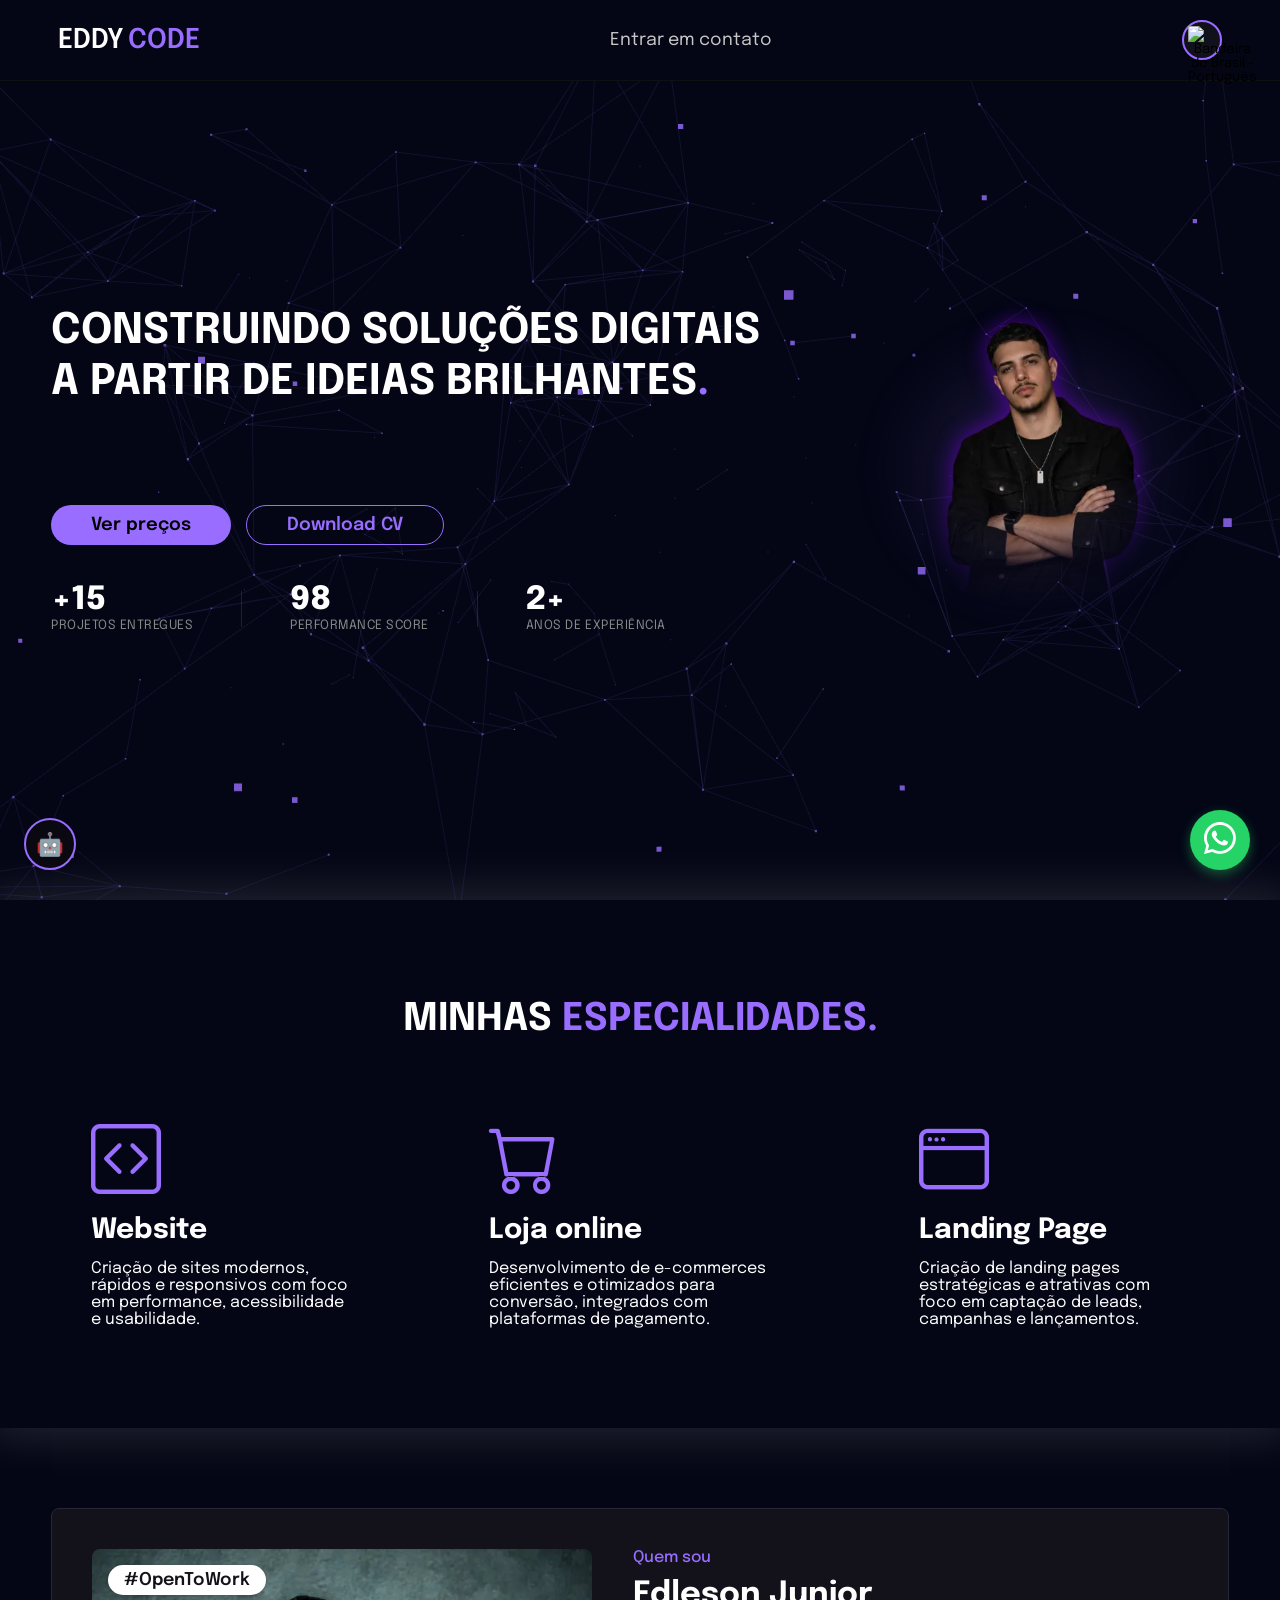
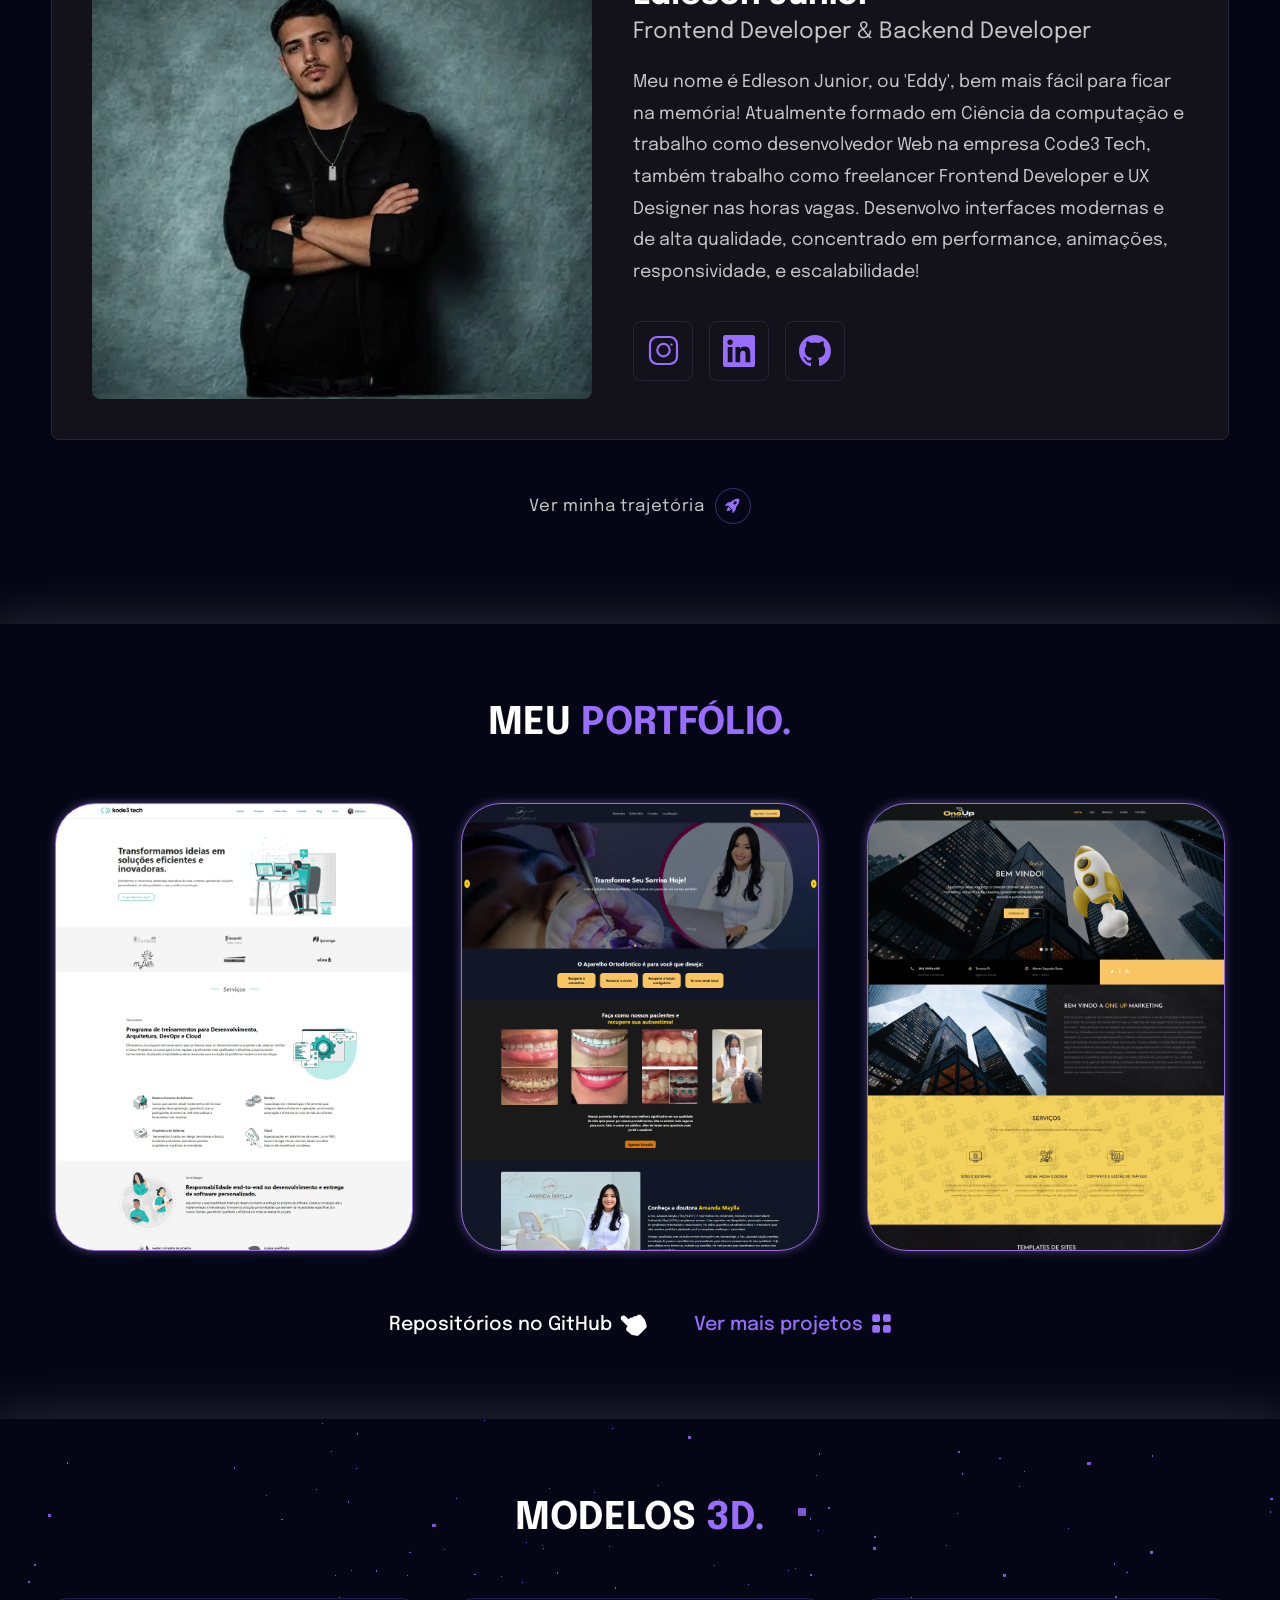
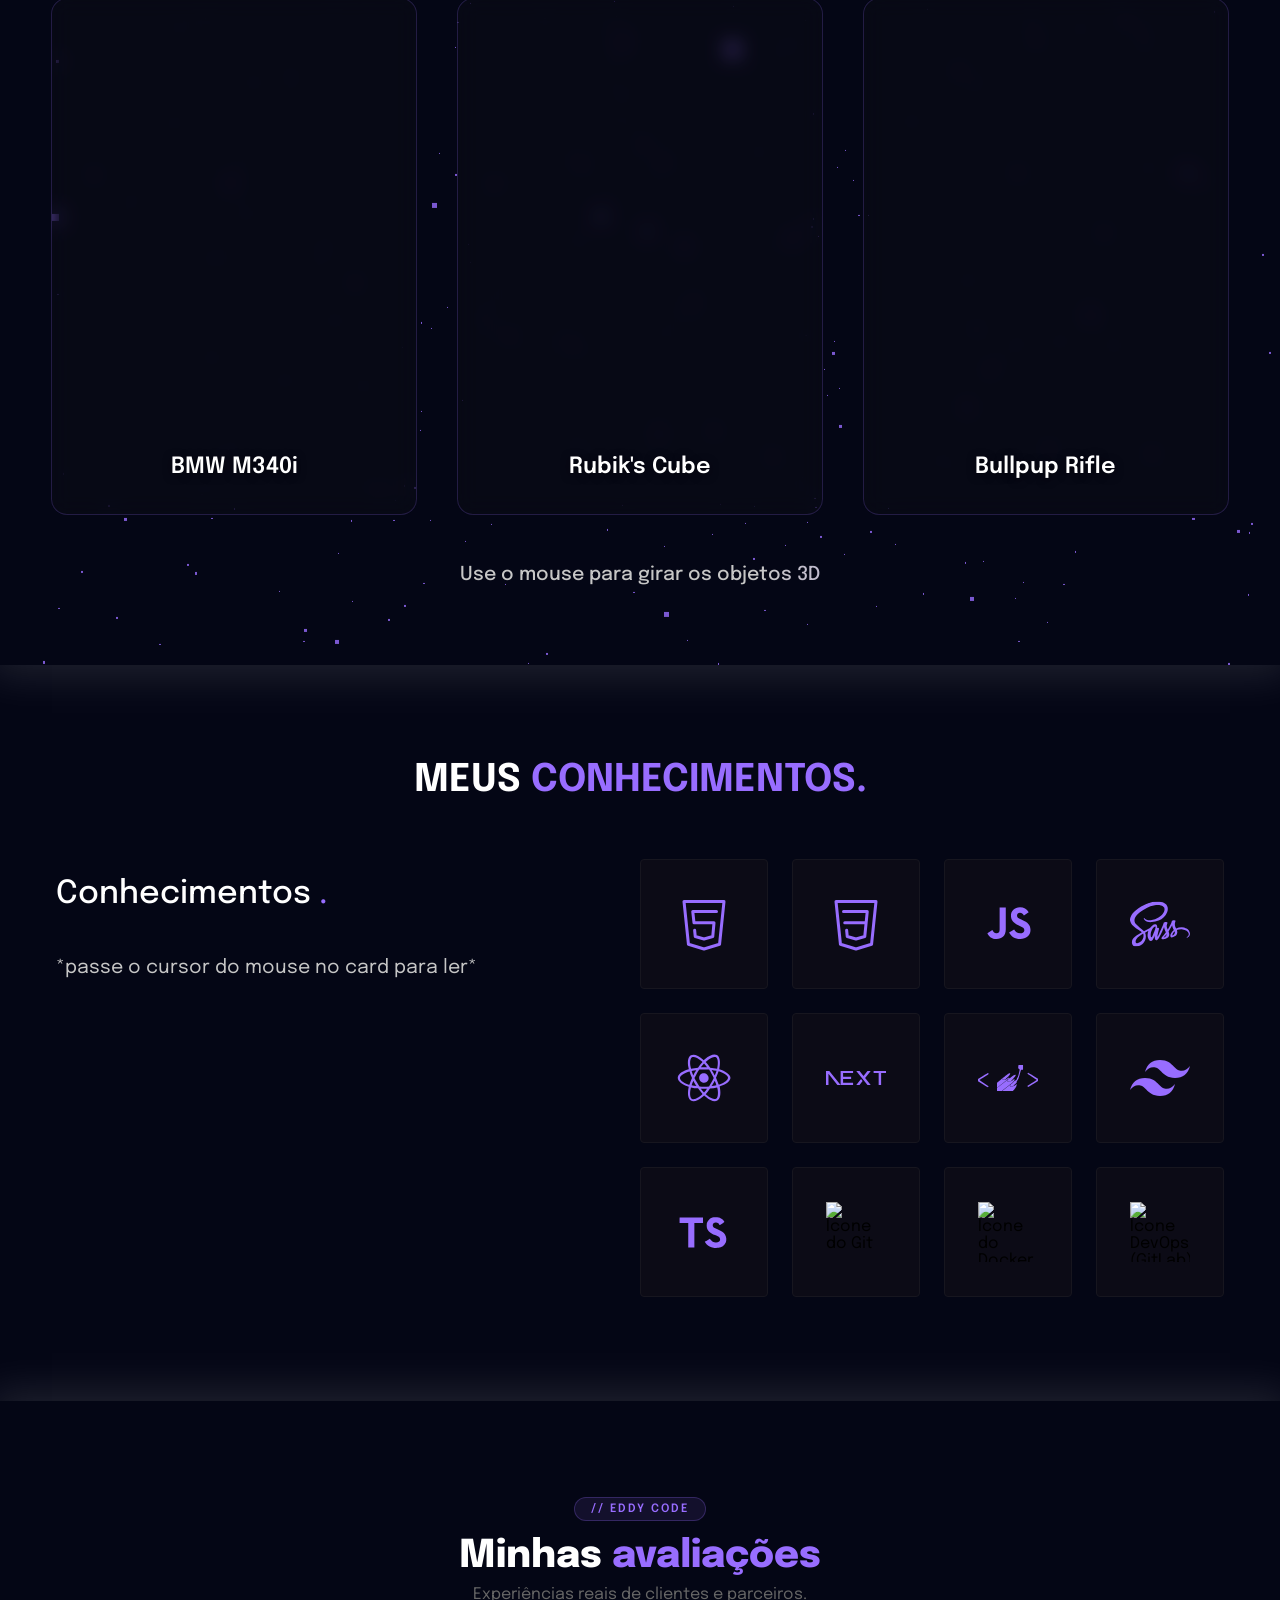
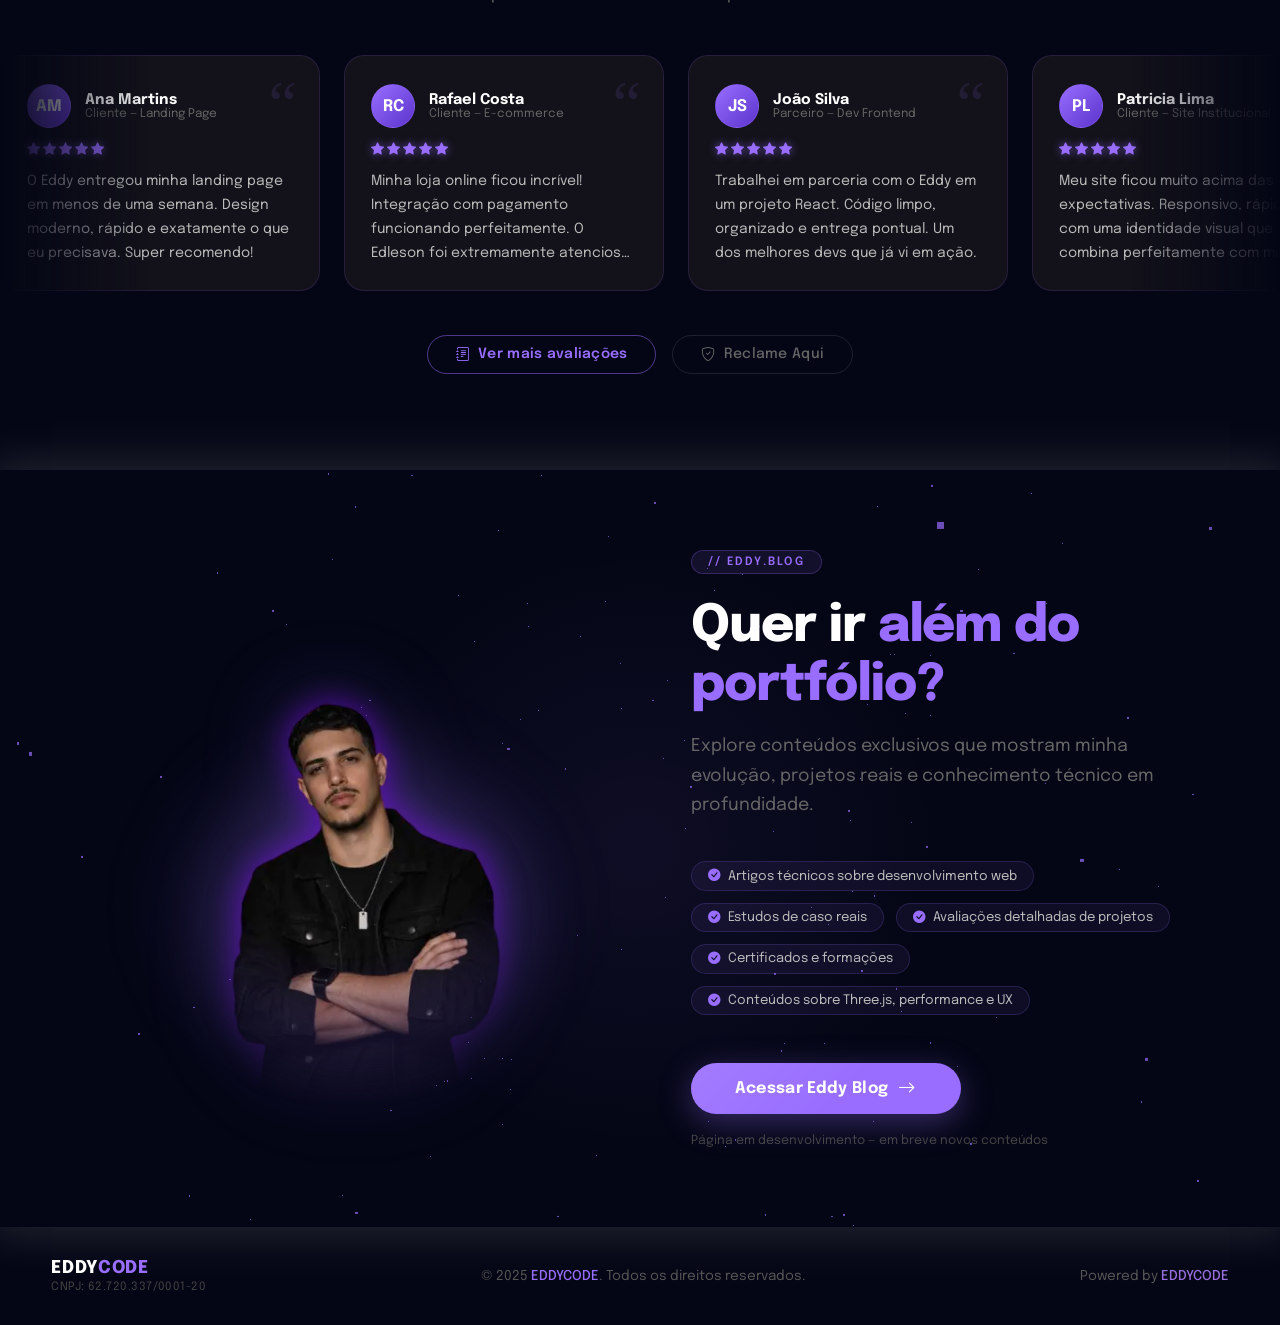
==== commit 4aa4b067: "changing project 2, img and links" ====
--- a/index.html
+++ b/index.html
@@ -1141,9 +1141,9 @@
               facilitando manutenção e escalabilidade.
             </p>
             <div class="projeto-card__actions">
-              <a href="https://feitosa-elegance.vercel.app" target="_blank" rel="noopener"
+              <a href="https://feitosaelegance.vercel.app" target="_blank" rel="noopener"
                 class="projeto-btn projeto-btn--deploy"><i class="bi bi-box-arrow-up-right"></i> Deploy</a>
-              <a href="https://github.com/edlesonjrr/FeitosaElegance" target="_blank" rel="noopener"
+              <a href="https://github.com/edlesonjrr/Feitosa-elegance-ecommerce.git" target="_blank" rel="noopener"
                 class="projeto-btn projeto-btn--github"><i class="bi bi-github"></i> GitHub</a>
             </div>
           </div>
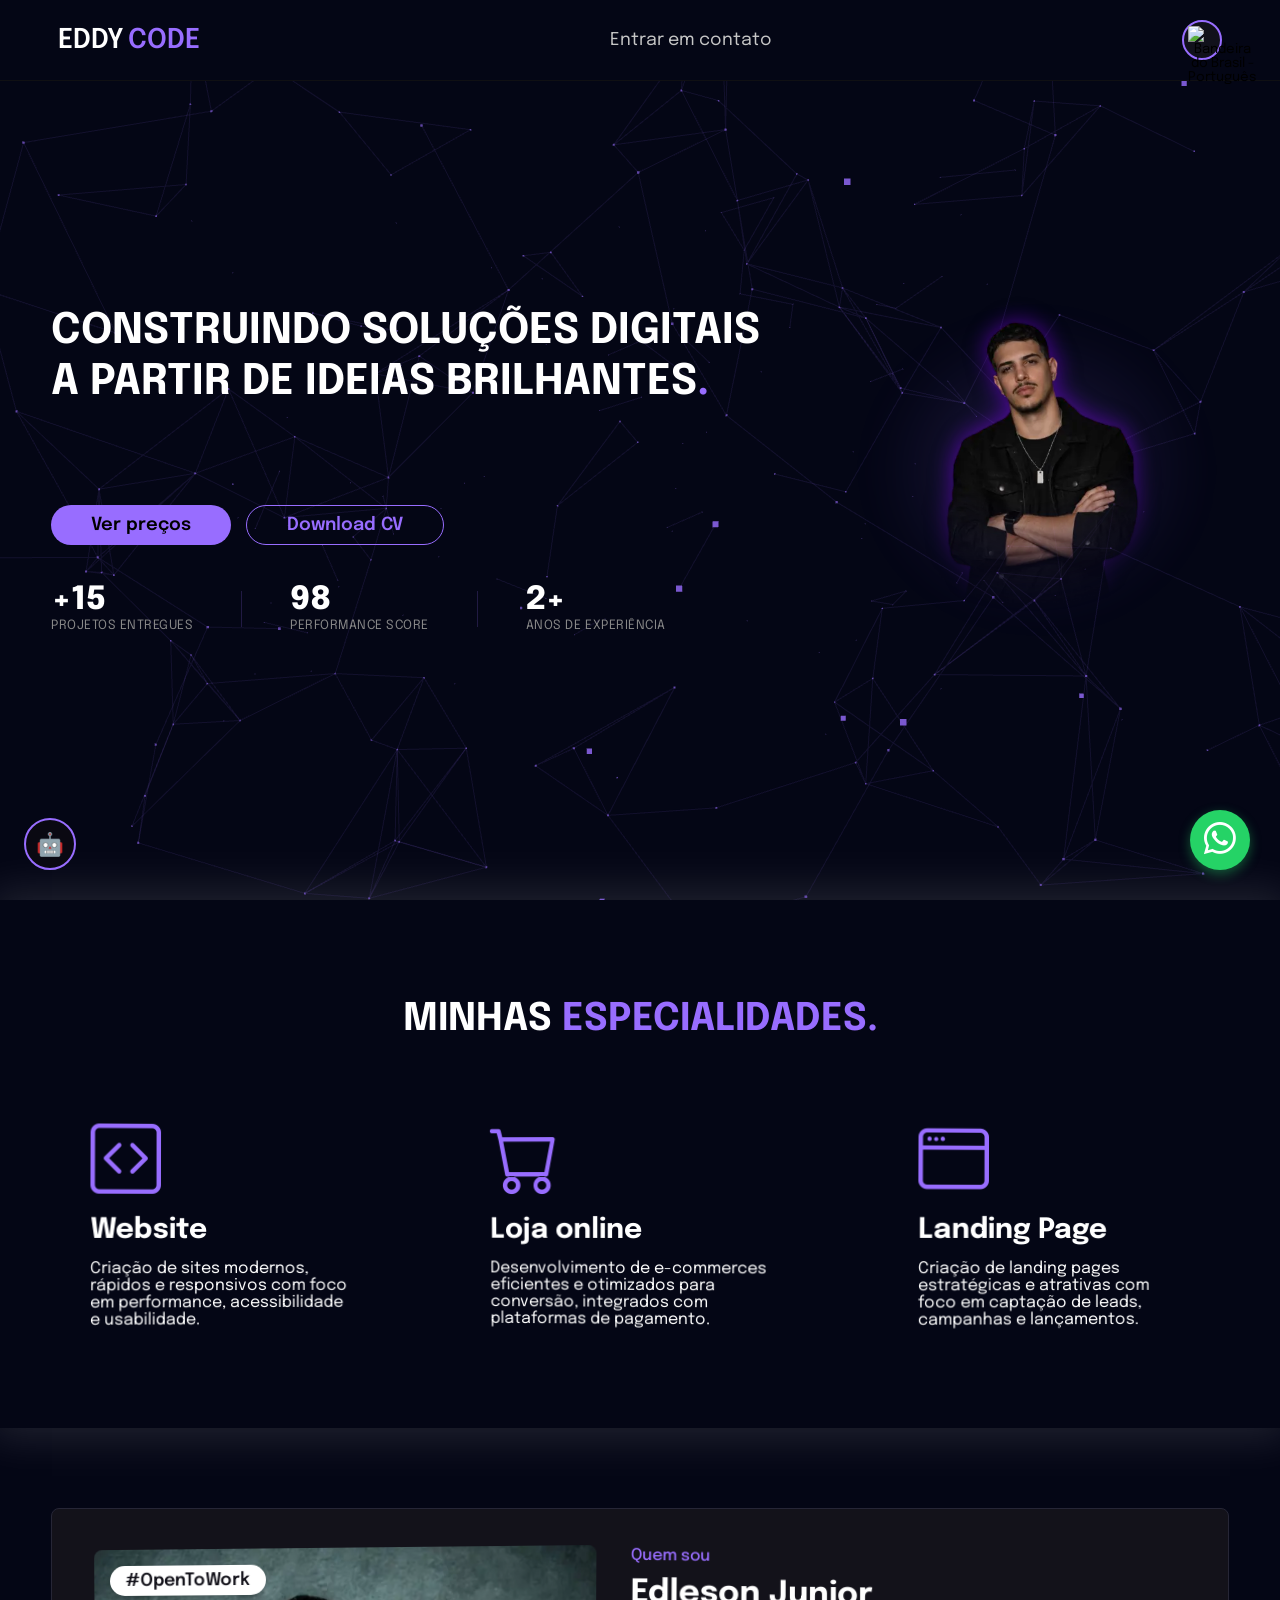
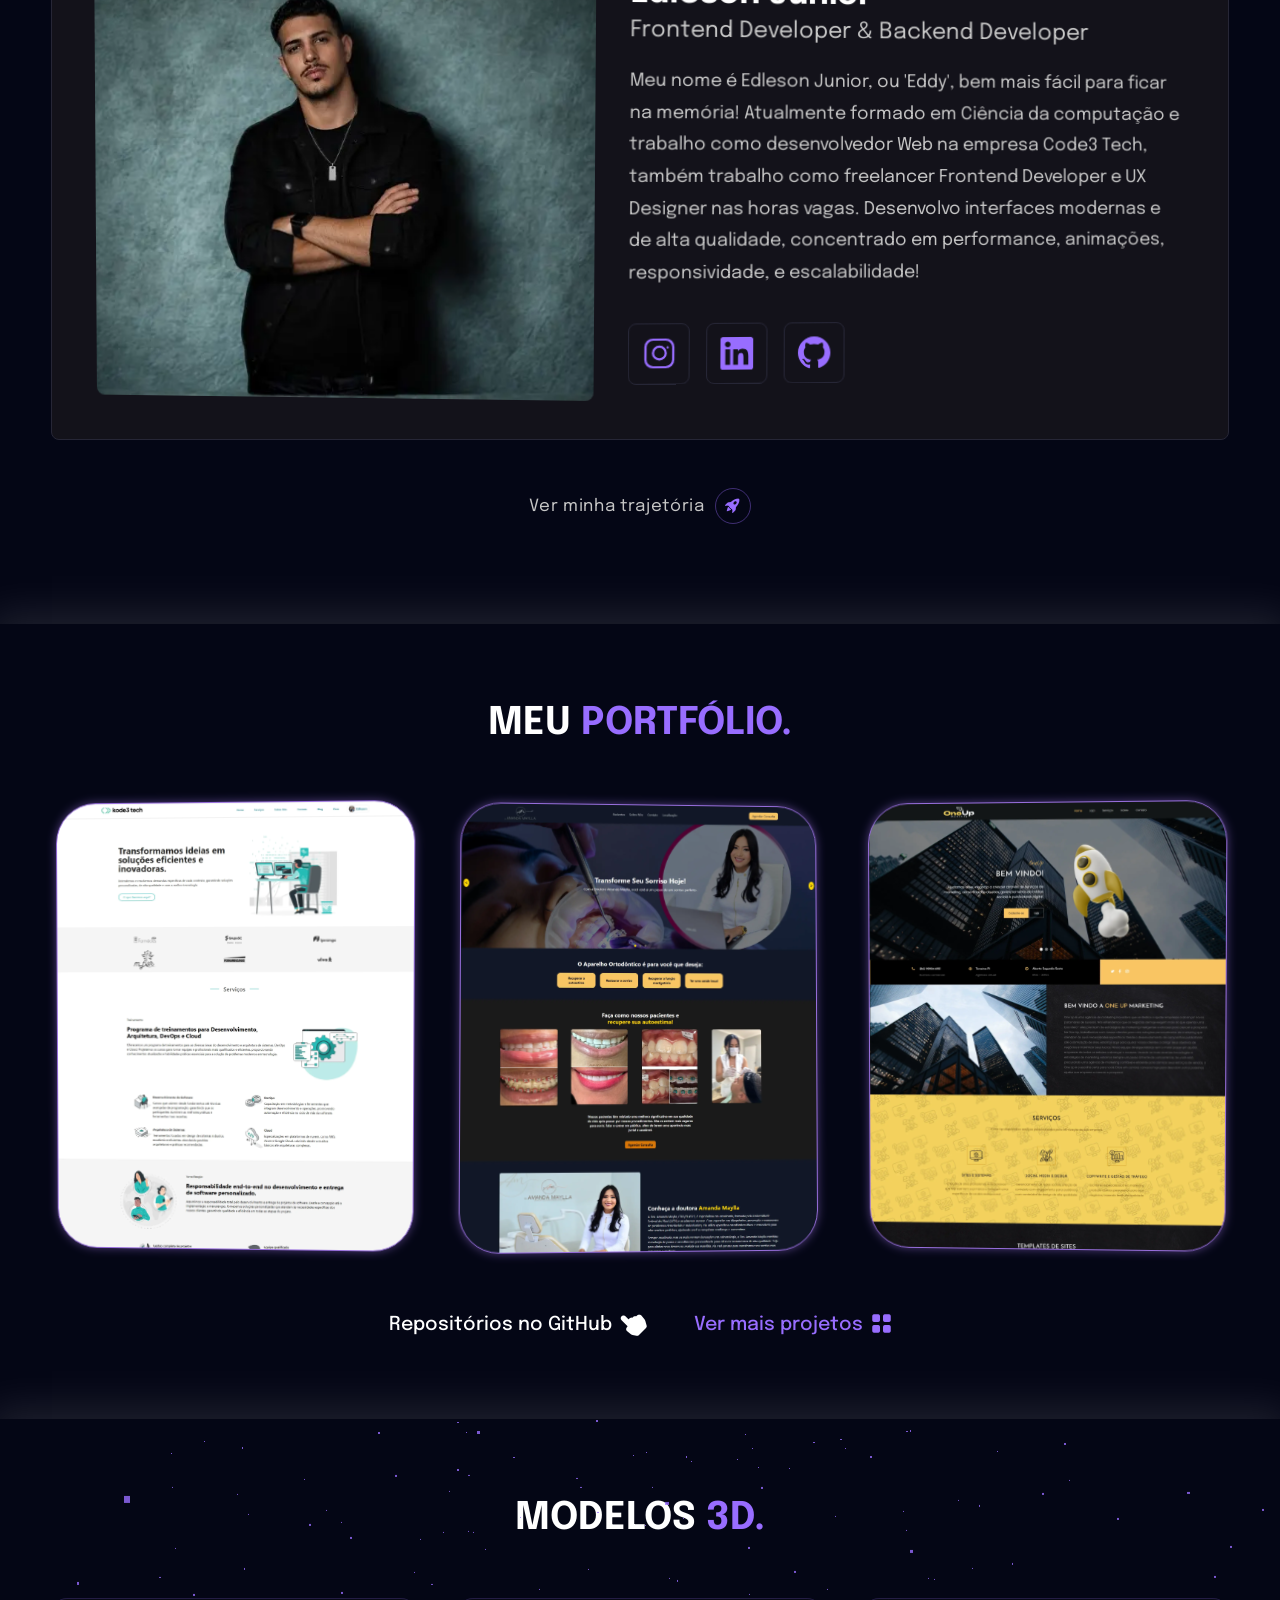
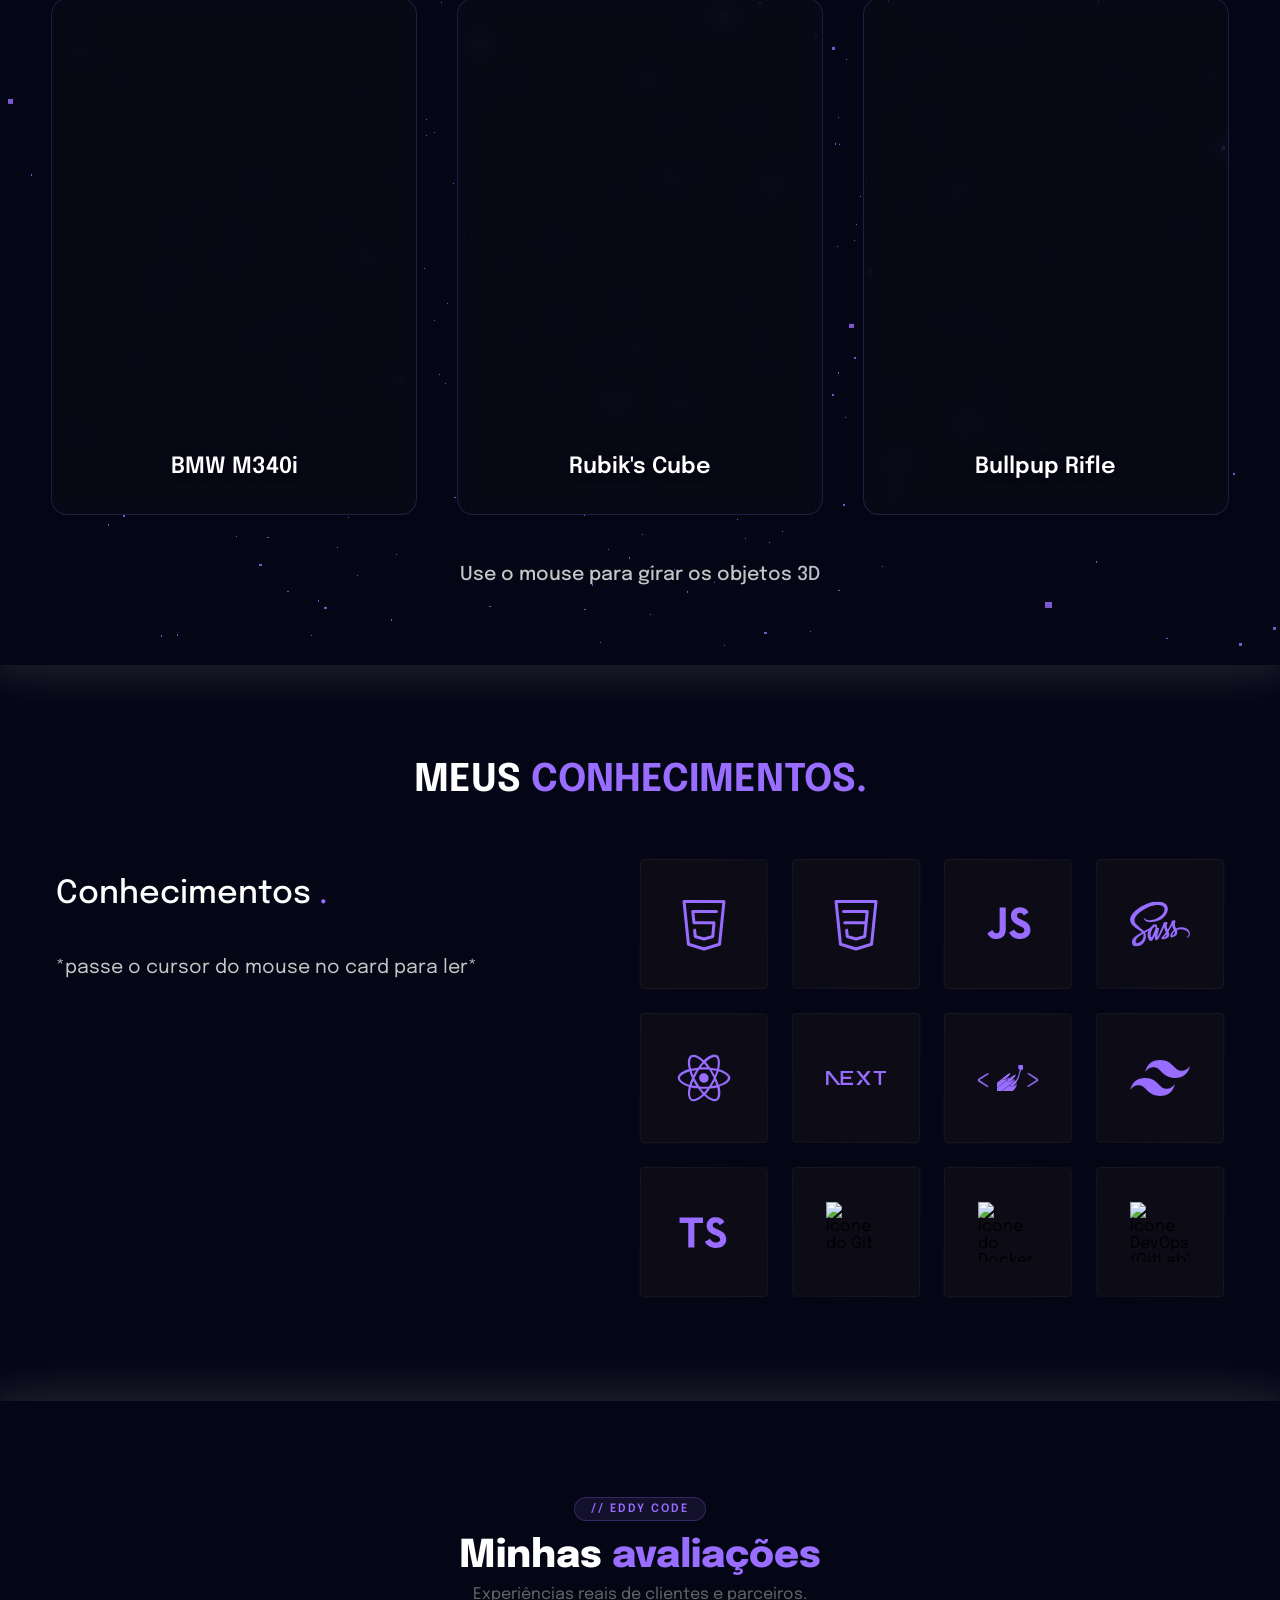
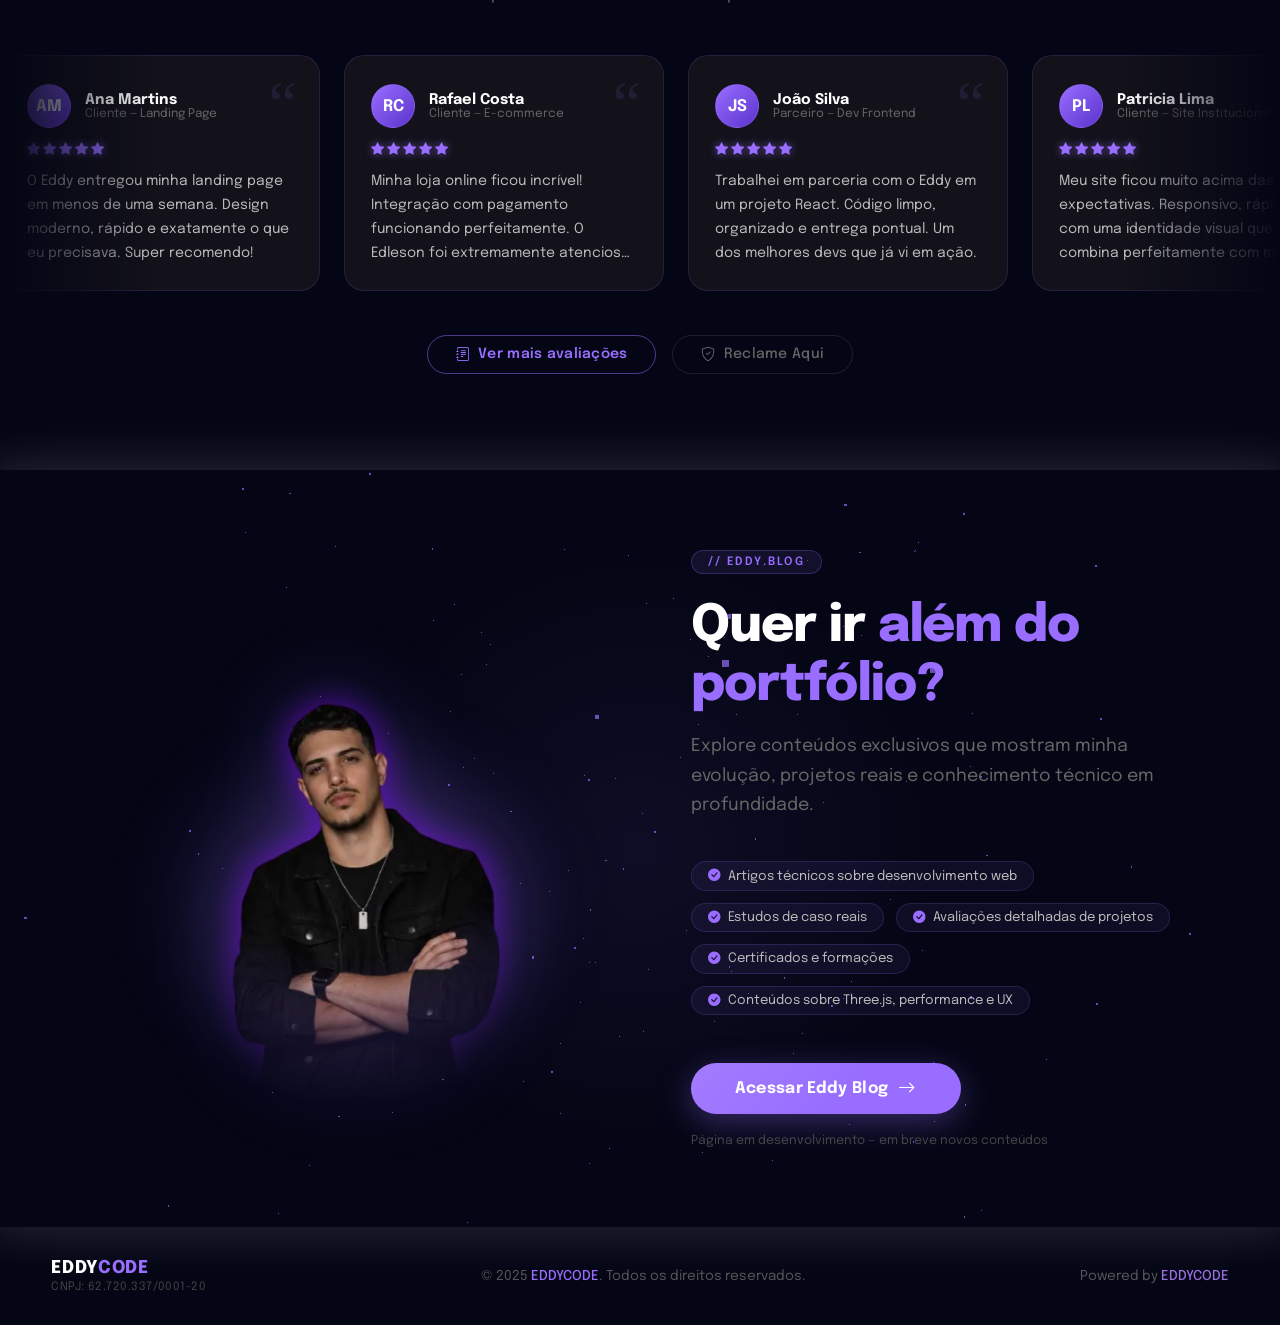
==== commit e09ccdba: "add new projects and imgs" ====
--- a/index.html
+++ b/index.html
@@ -1264,7 +1264,7 @@
               <span class="projeto-tag">Javascript</span>
             </div>
             <p class="projeto-card__desc">
-              Projeto desenvolvido para Dra Amanda Maylla, com propósito de
+              Projeto antigo desenvolvido para Dra Amanda Maylla, com propósito de
               divulgar seu trabalho como forma de Lading Page, e foi criado
               com ferramentas simples de marcação, e Javascript como
               interatividade com o usuário.
@@ -1372,6 +1372,57 @@
             </div>
           </div>
         </div>
+
+        <div class="projeto-card" data-category="fullstack">
+          <img class="projeto-card__img" src="assets/projetos/projeto12.webp" alt="Silvano" loading="lazy" />
+          <div class="projeto-card__content">
+            <h3 class="projeto-card__title">Projeto Barbearia</h3>
+            <div class="projeto-card__tags">
+              <span class="projeto-tag">Html</span>
+              <span class="projeto-tag">CSS</span>
+              <span class="projeto-tag">Javascript</span>
+              <span class="projeto-tag">Three.Js</span>
+              <span class="projeto-tag">Firebase</span>
+            </div>
+            <p class="projeto-card__desc">
+              Este é um projeto de site institucional + painel de administrador para barbeiros, onde conta pode se
+              mostrar o trabalho do barbeiro, valores, e criar agendamentos, tanto cliente quanto o próprio admnistrador
+              da página. O painel de admin tem todas as funcionalidades, tal qual como agenda semanal, dashboard,
+              sistema de notificação, etc.
+            </p>
+            <div class="projeto-card__actions">
+              <a href="https://barbearia-project-eta.vercel.app" target="_blank" rel="noopener"
+                class="projeto-btn projeto-btn--deploy"><i class="bi bi-box-arrow-up-right"></i> Deploy</a>
+              <a href="https://github.com/edlesonjrr/barbearia-project" target="_blank" rel="noopener"
+                class="projeto-btn projeto-btn--github"><i class="bi bi-github"></i> GitHub</a>
+            </div>
+          </div>
+        </div>
+
+                <div class="projeto-card" data-category="front">
+          <img class="projeto-card__img" src="assets/projetos/projeto13.webp" alt="Netinho" loading="lazy" />
+          <div class="projeto-card__content">
+            <h3 class="projeto-card__title">Projeto Marketing</h3>
+            <div class="projeto-card__tags">
+              <span class="projeto-tag">Html</span>
+              <span class="projeto-tag">CSS</span>
+              <span class="projeto-tag">Javascript</span>
+              <span class="projeto-tag">Three.Js</span>
+            </div>
+            <p class="projeto-card__desc">
+              Projeto desenvolvido para ítalo Araújo, com propósito de
+              divulgar seu trabalho como forma de Lading Page, e foi criado
+              com ferramentas simples de marcação, e Javascript como
+              interatividade com o usuário.
+            </p>
+            <div class="projeto-card__actions">
+              <a href="https://barbearia-project-eta.vercel.app" target="_blank" rel="noopener"
+                class="projeto-btn projeto-btn--deploy"><i class="bi bi-box-arrow-up-right"></i> Deploy</a>
+              <a href="https://github.com/edlesonjrr/barbearia-project" target="_blank" rel="noopener"
+                class="projeto-btn projeto-btn--github"><i class="bi bi-github"></i> GitHub</a>
+            </div>
+          </div>
+        </div>
       </div>
     </div>
   </div>
--- a/css/popup.css
+++ b/css/popup.css
@@ -408,7 +408,12 @@
 .projeto-card.animate:nth-child(11) {
   animation-delay: 0.75s;
 }
-
+.projeto-card.animate:nth-child(12) {
+  animation-delay: 0.75s;
+}
+.projeto-card.animate:nth-child(13) {
+  animation-delay: 0.75s;
+}
 /* ============================================
    FILTROS DO POPUP
    ============================================ */
